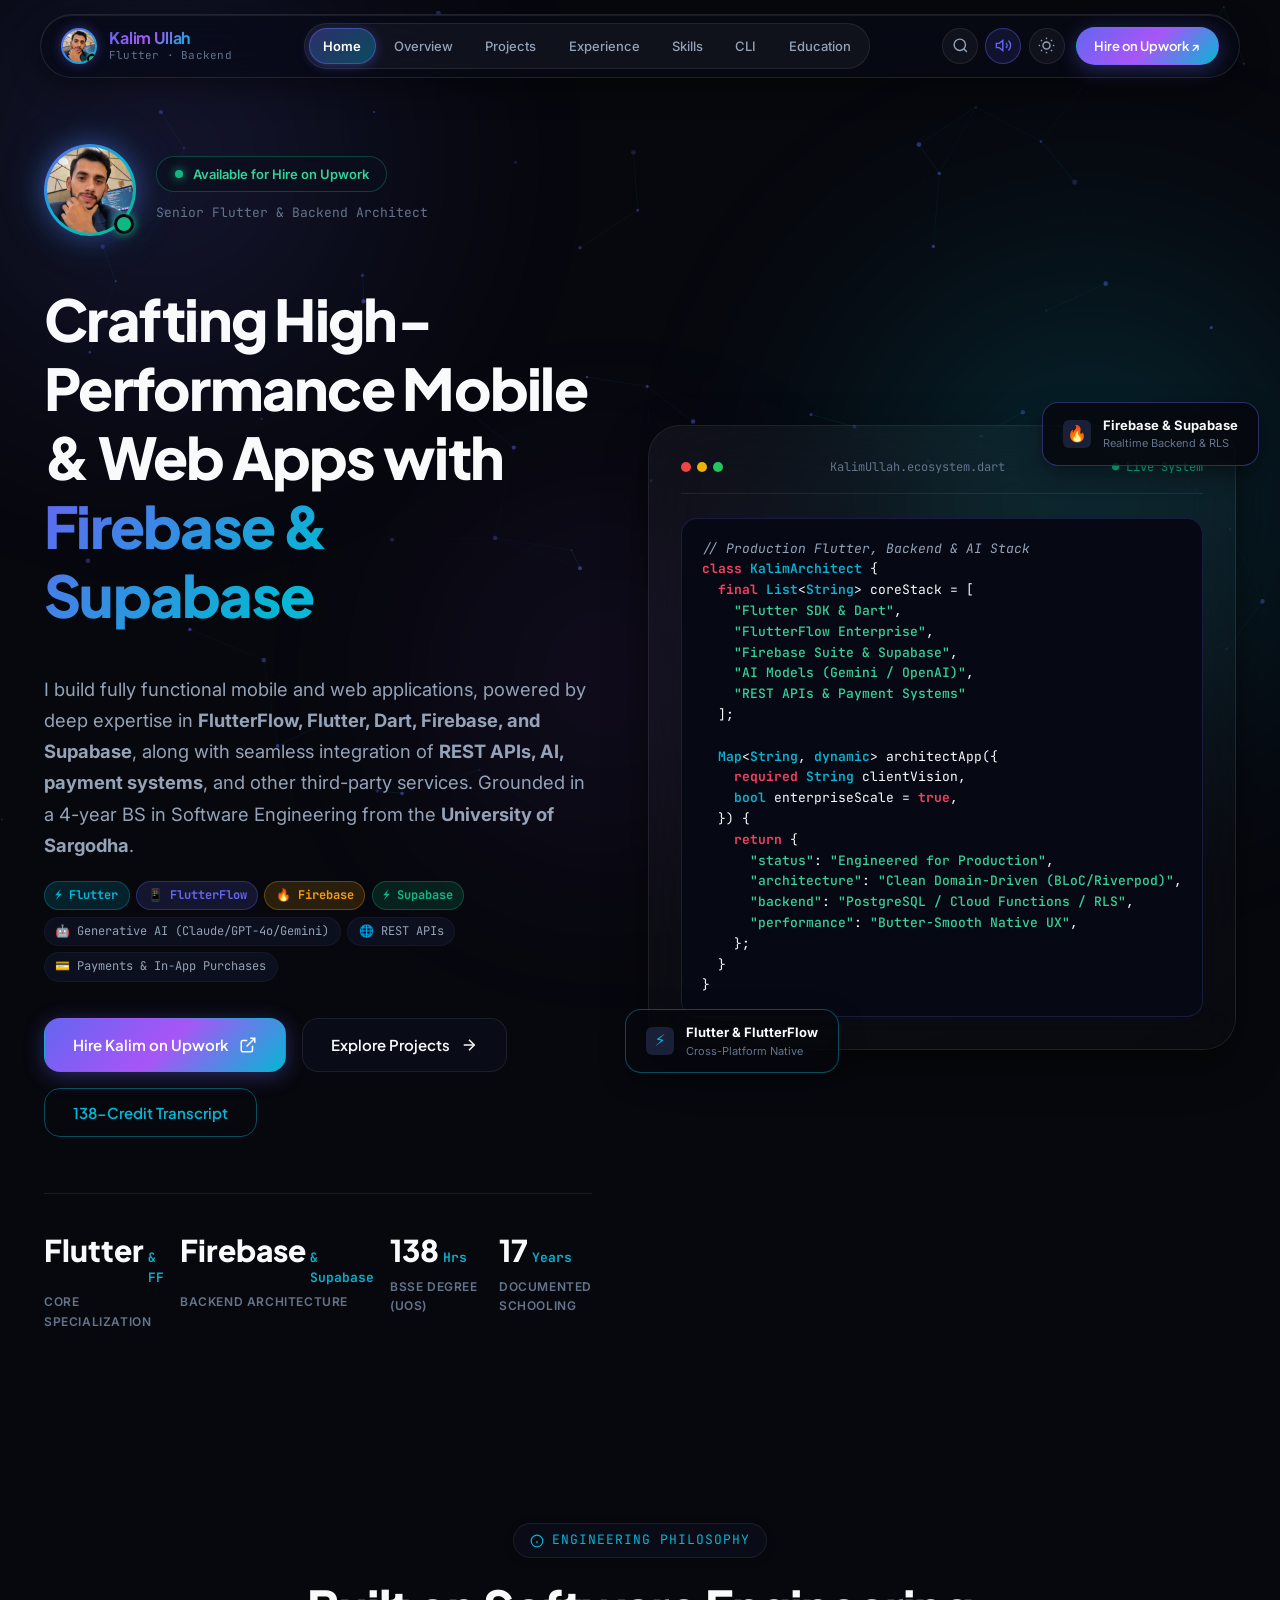
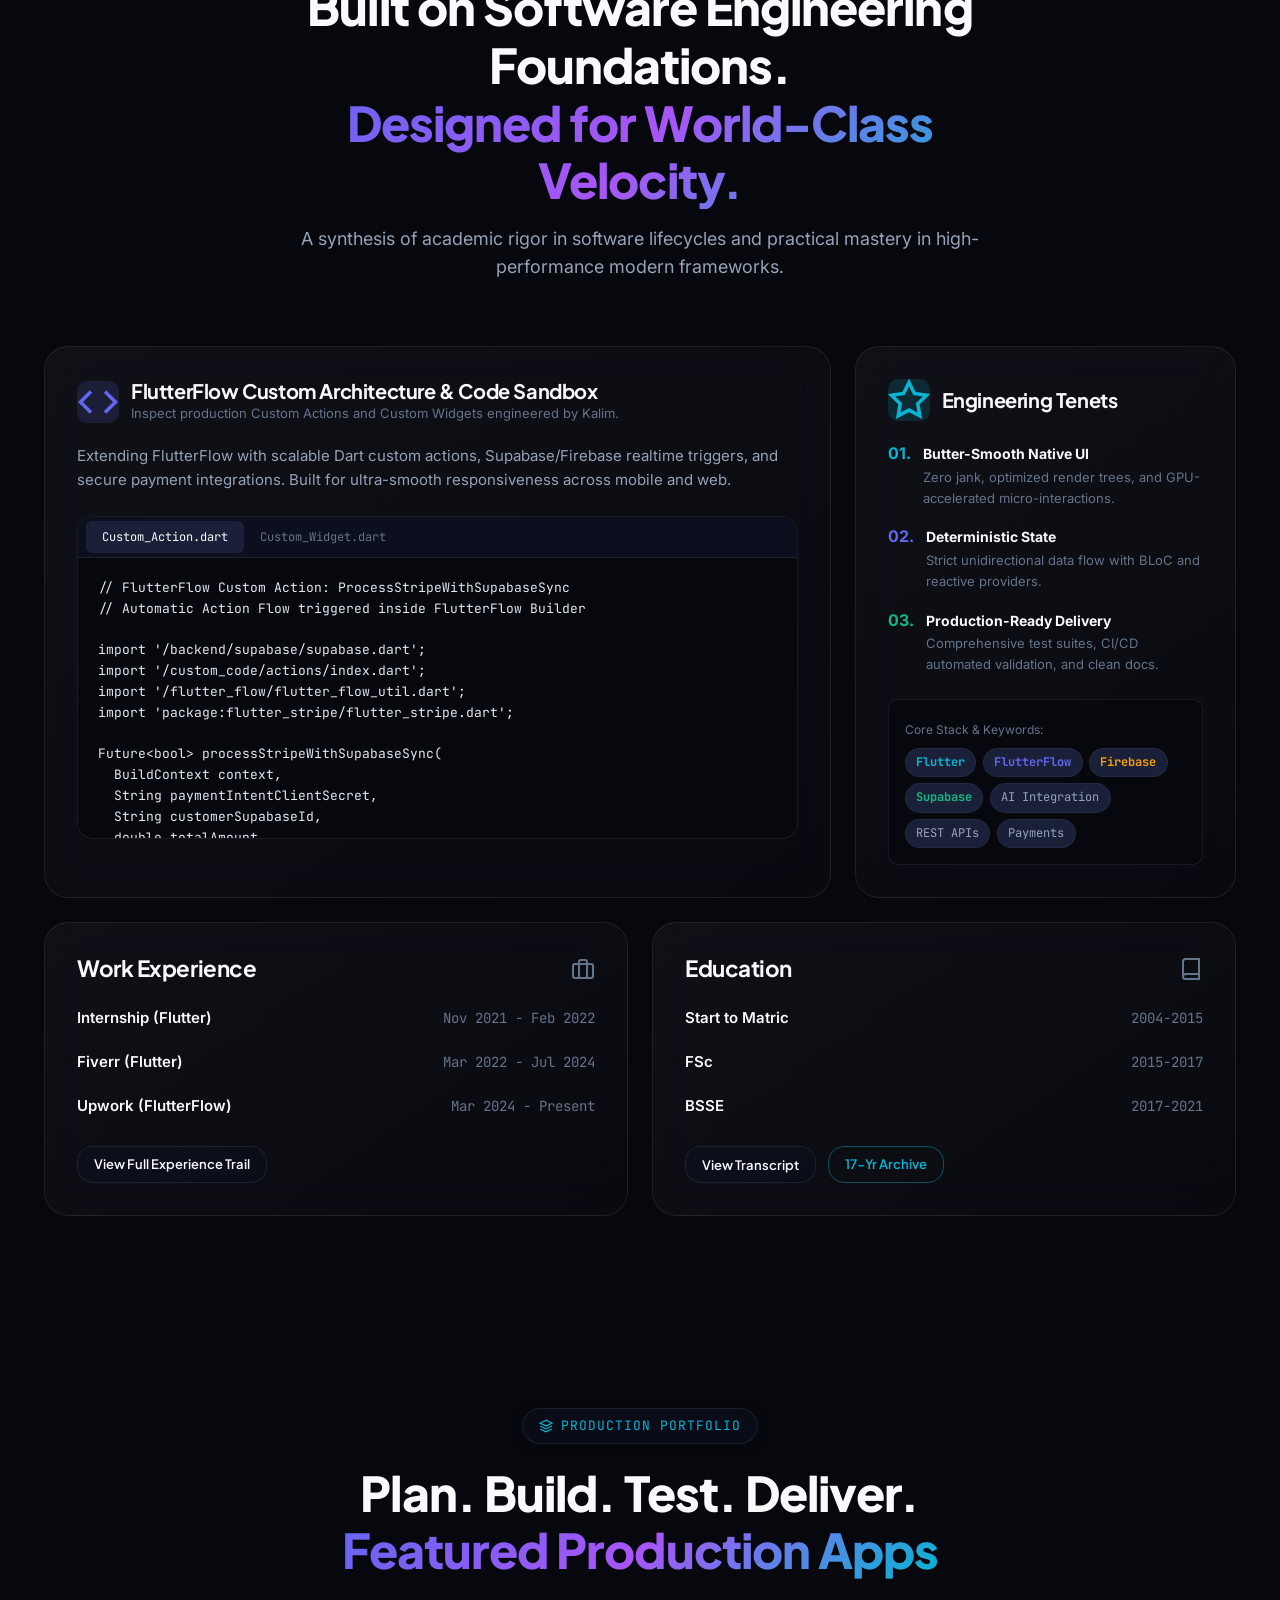
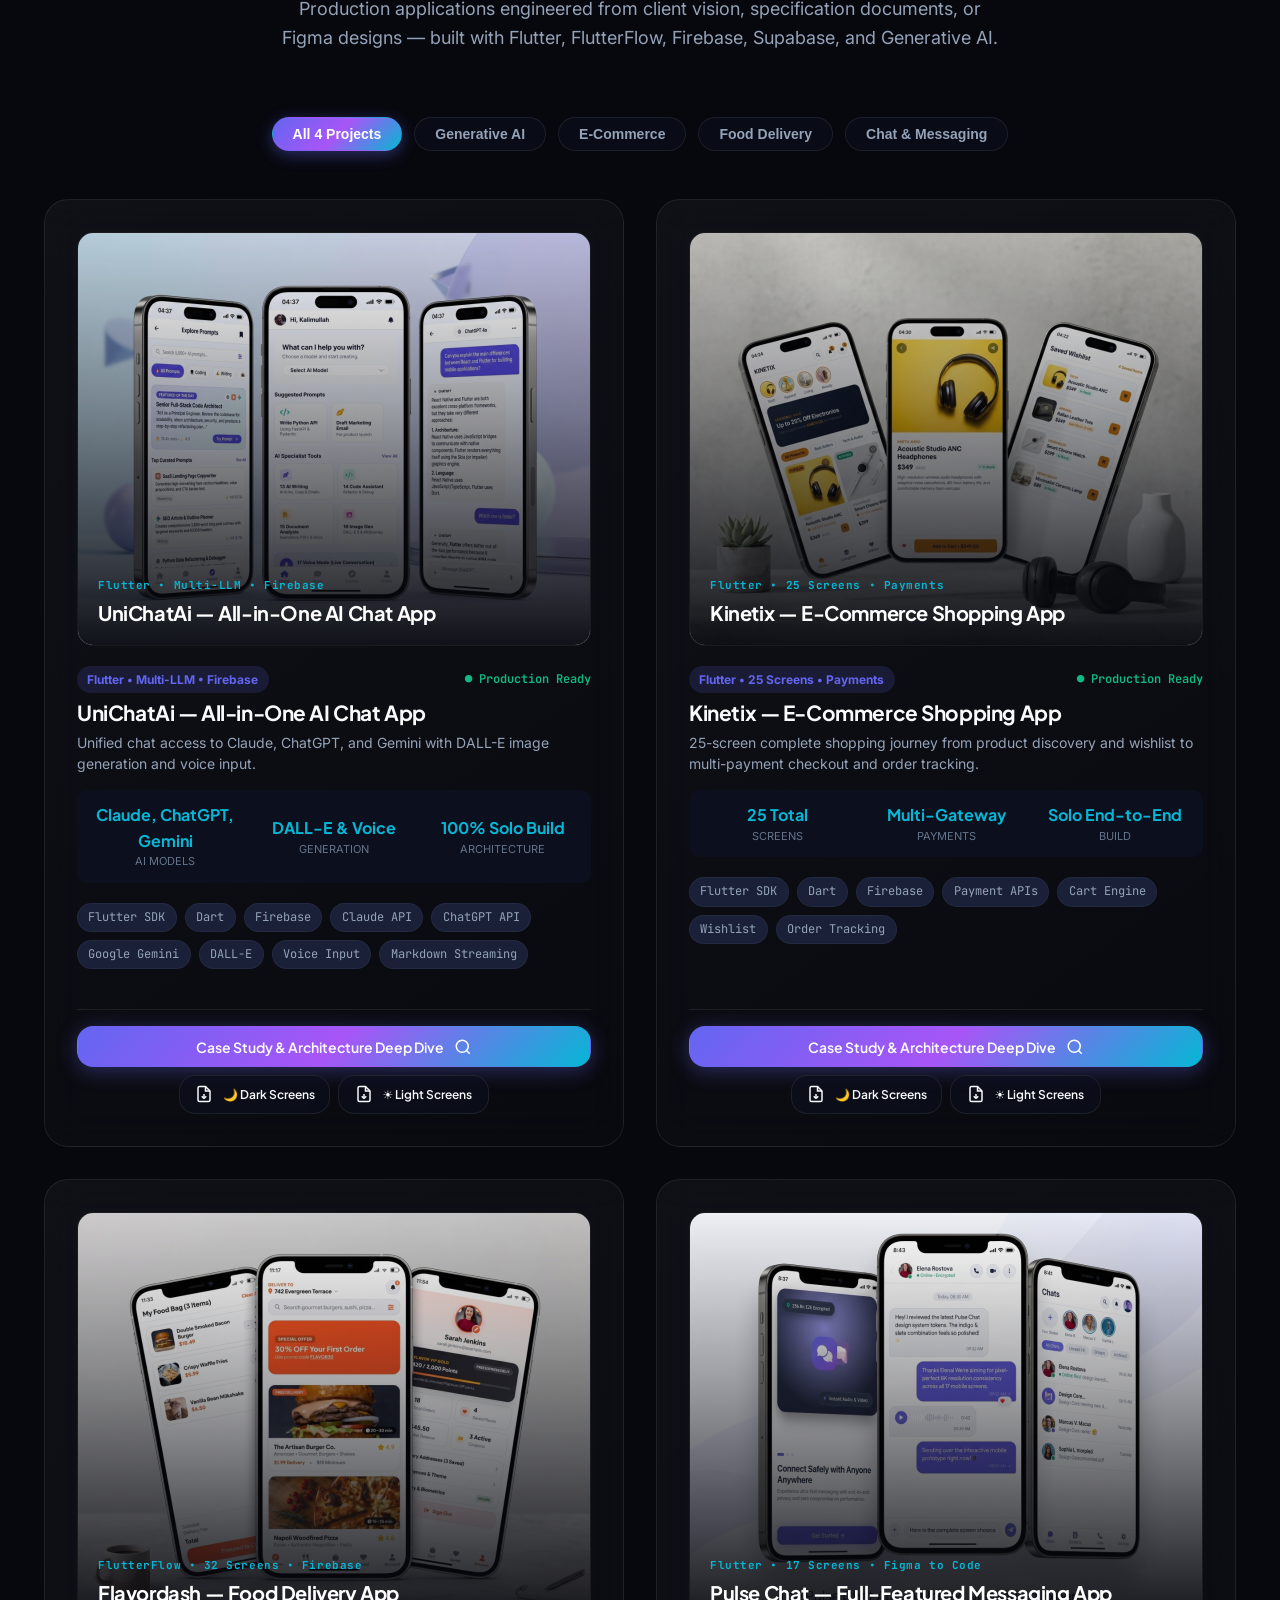
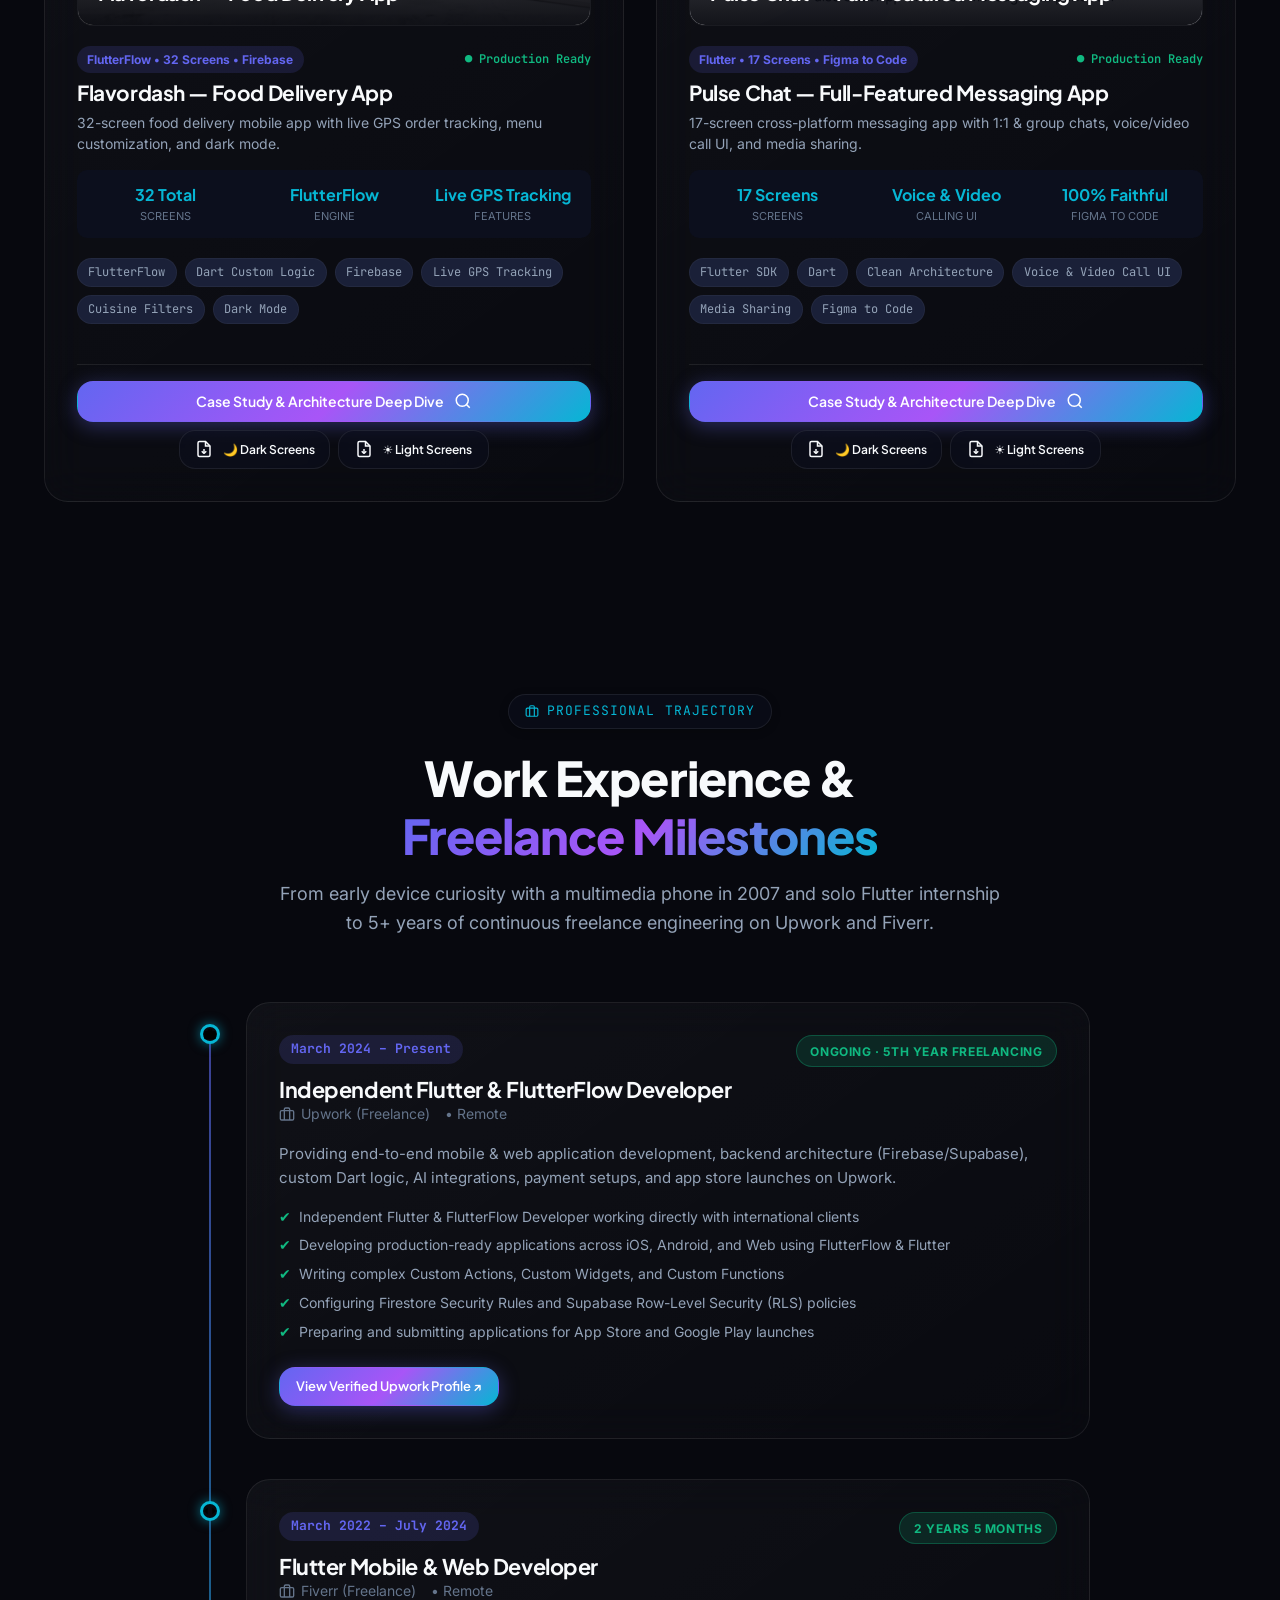
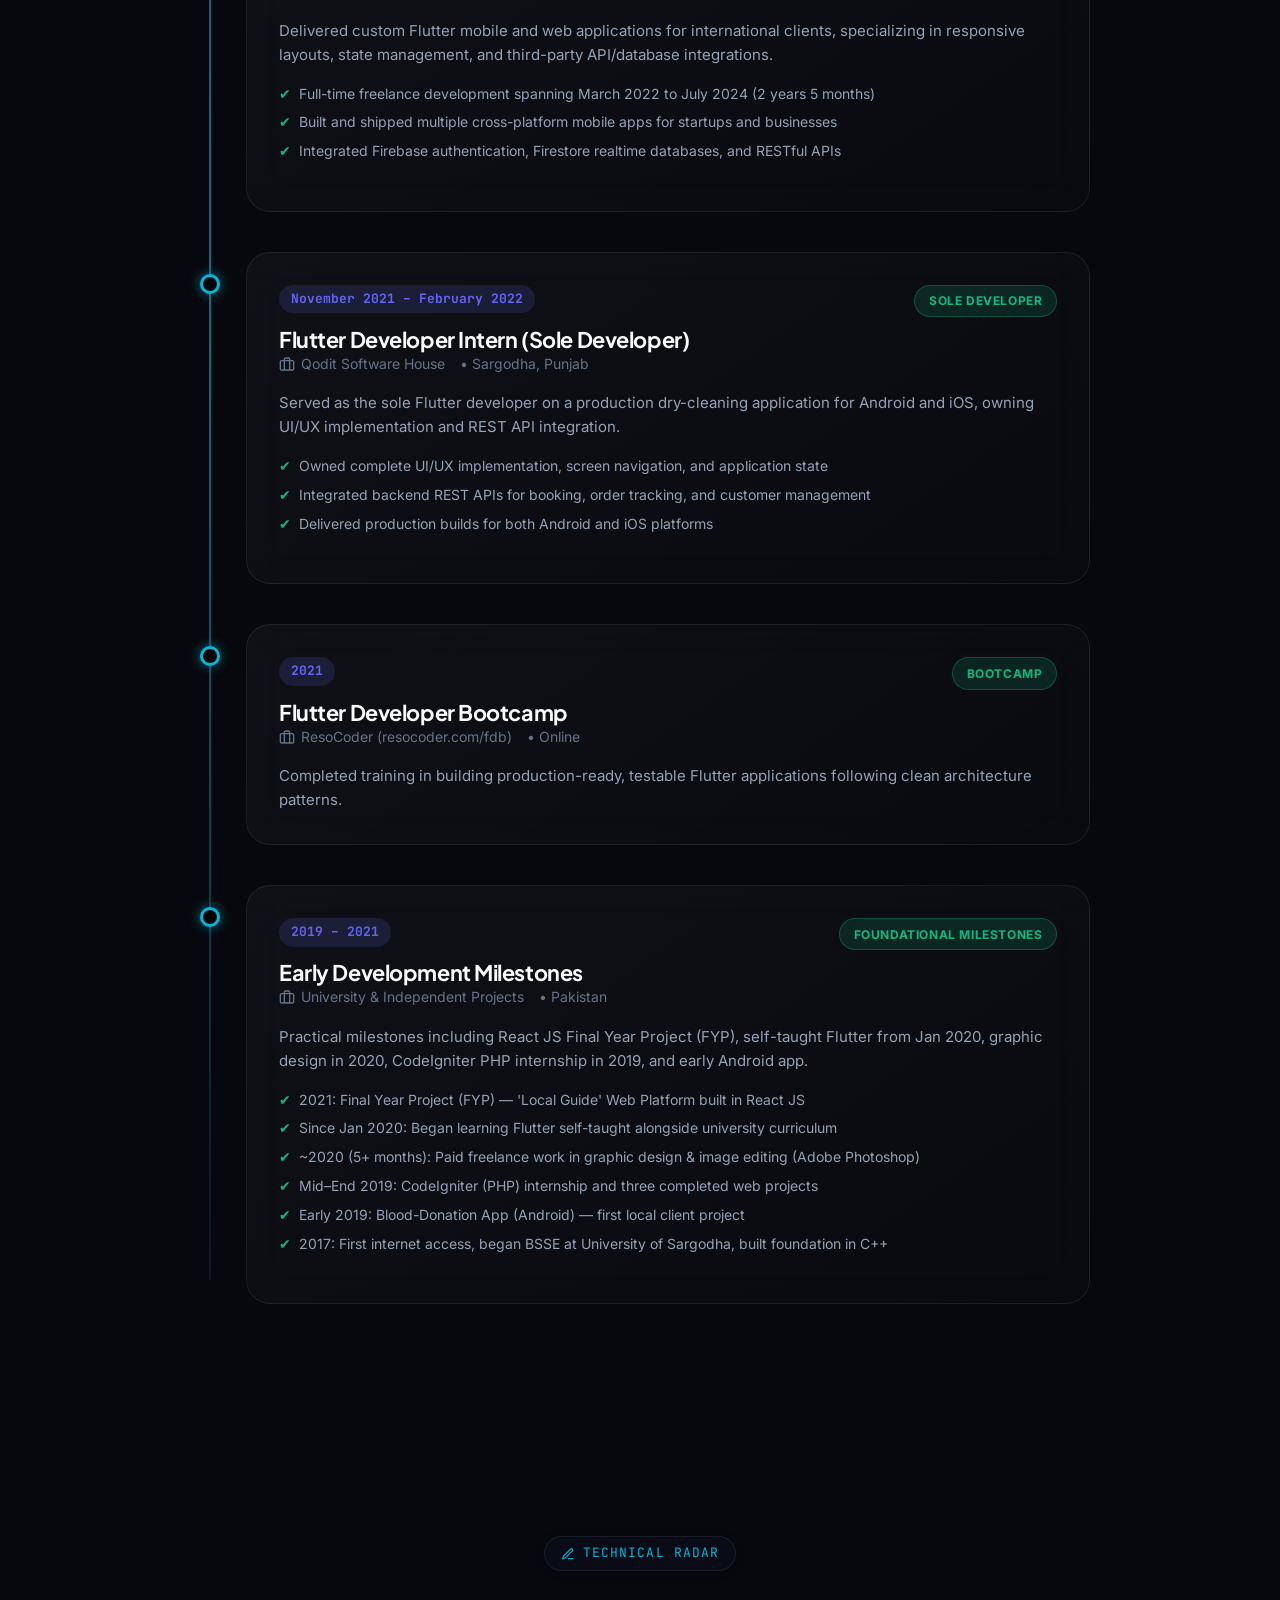
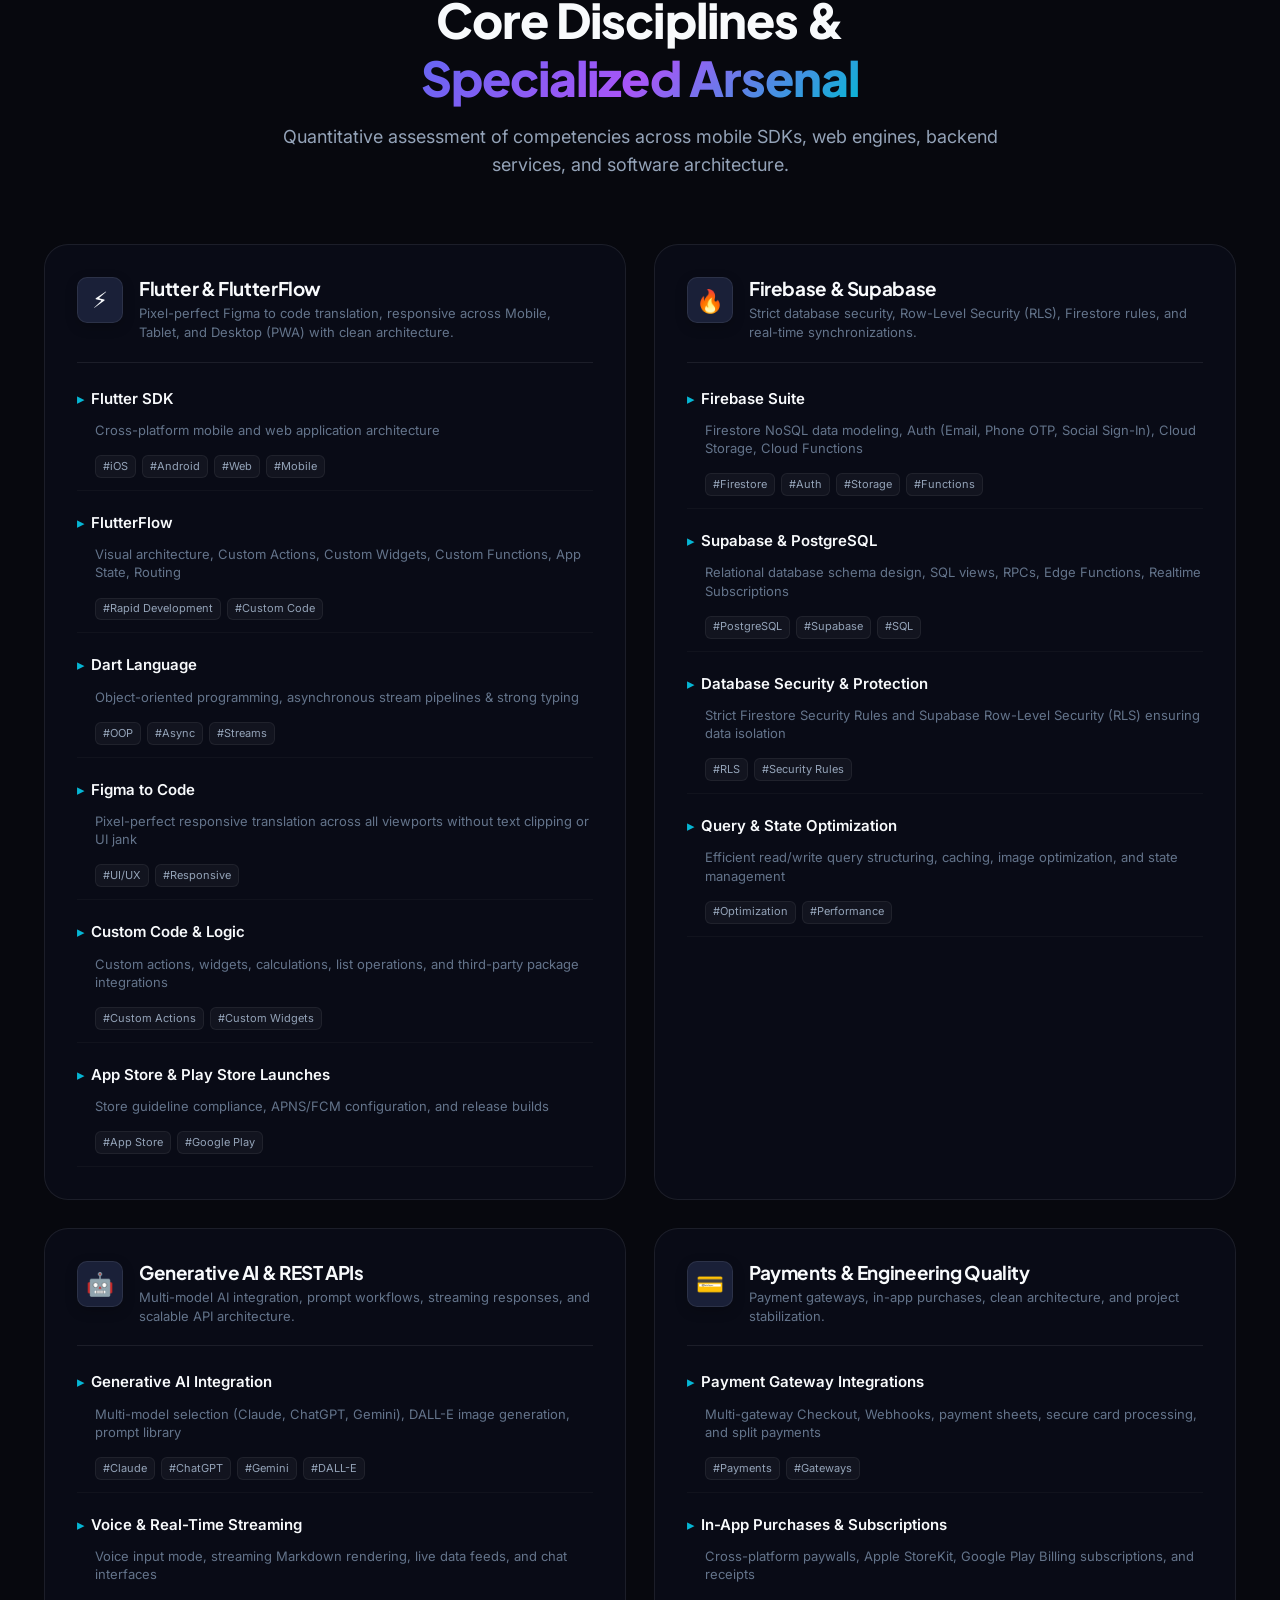
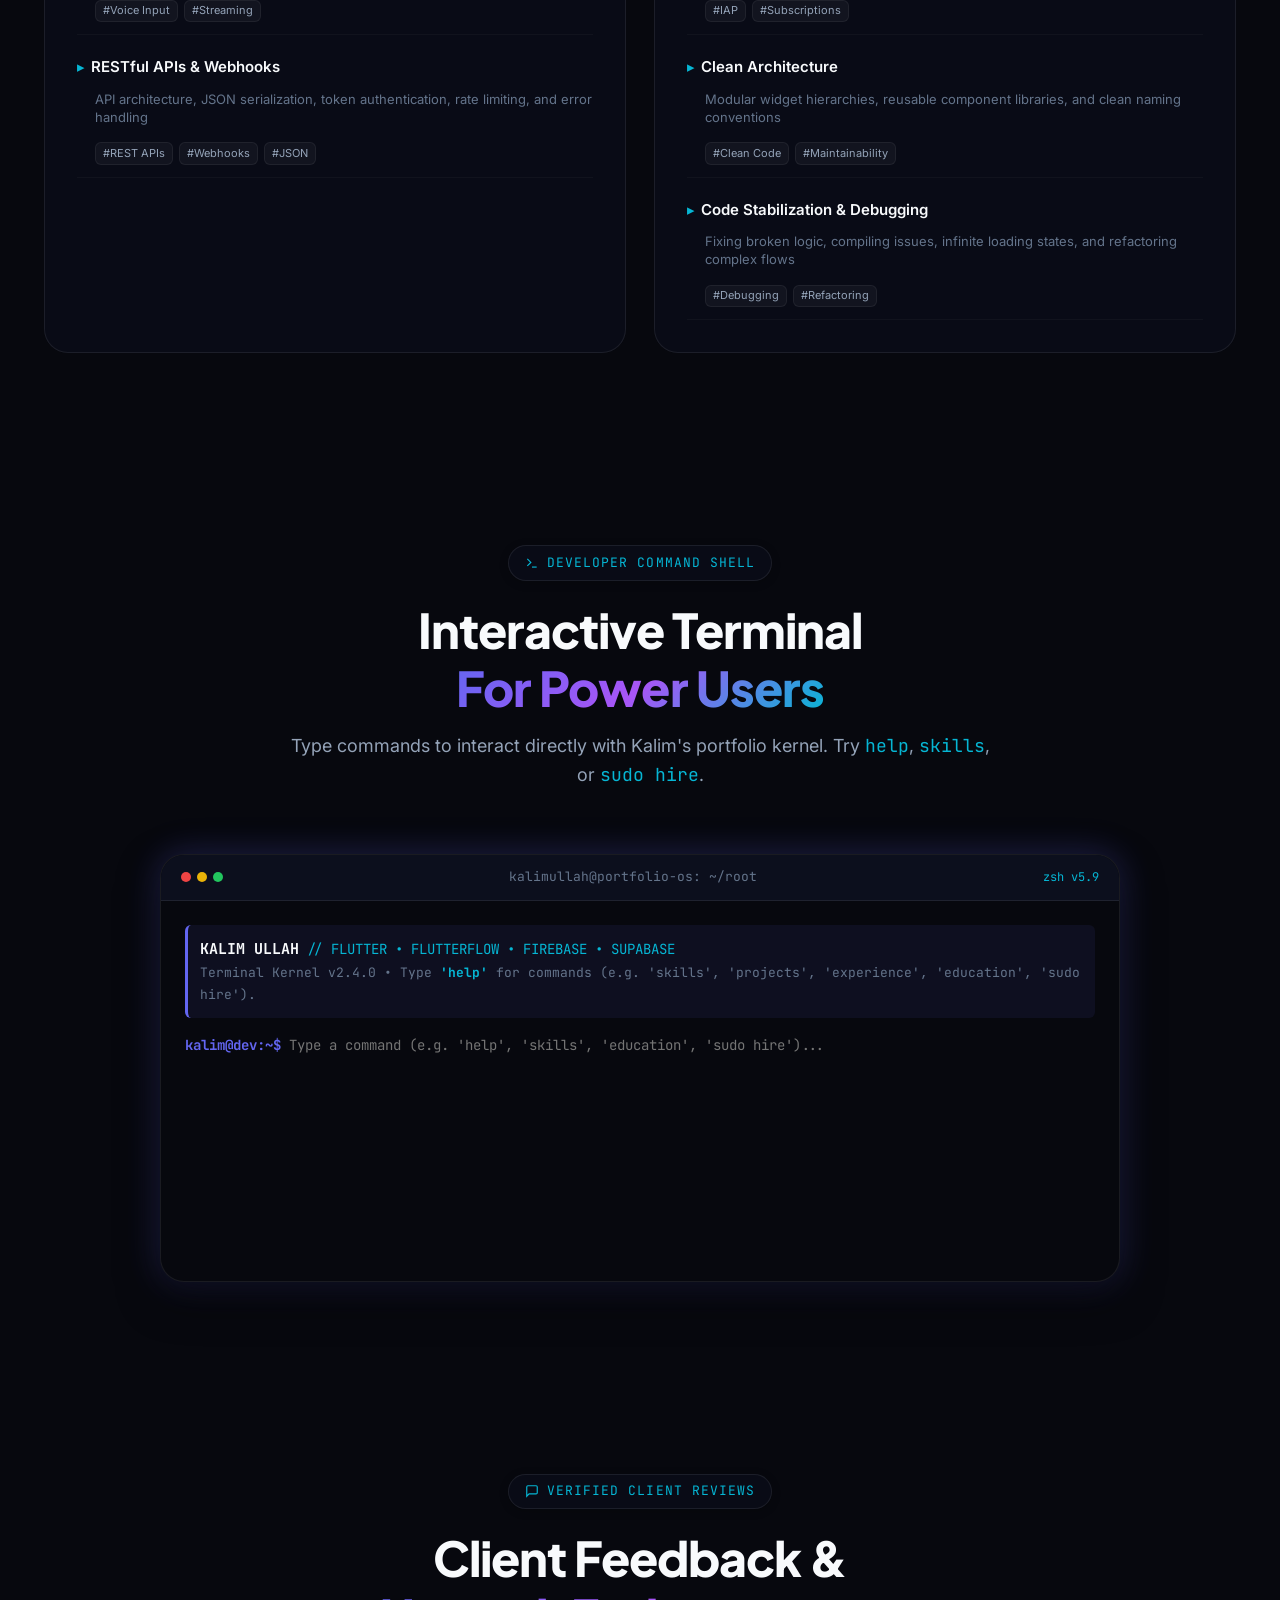
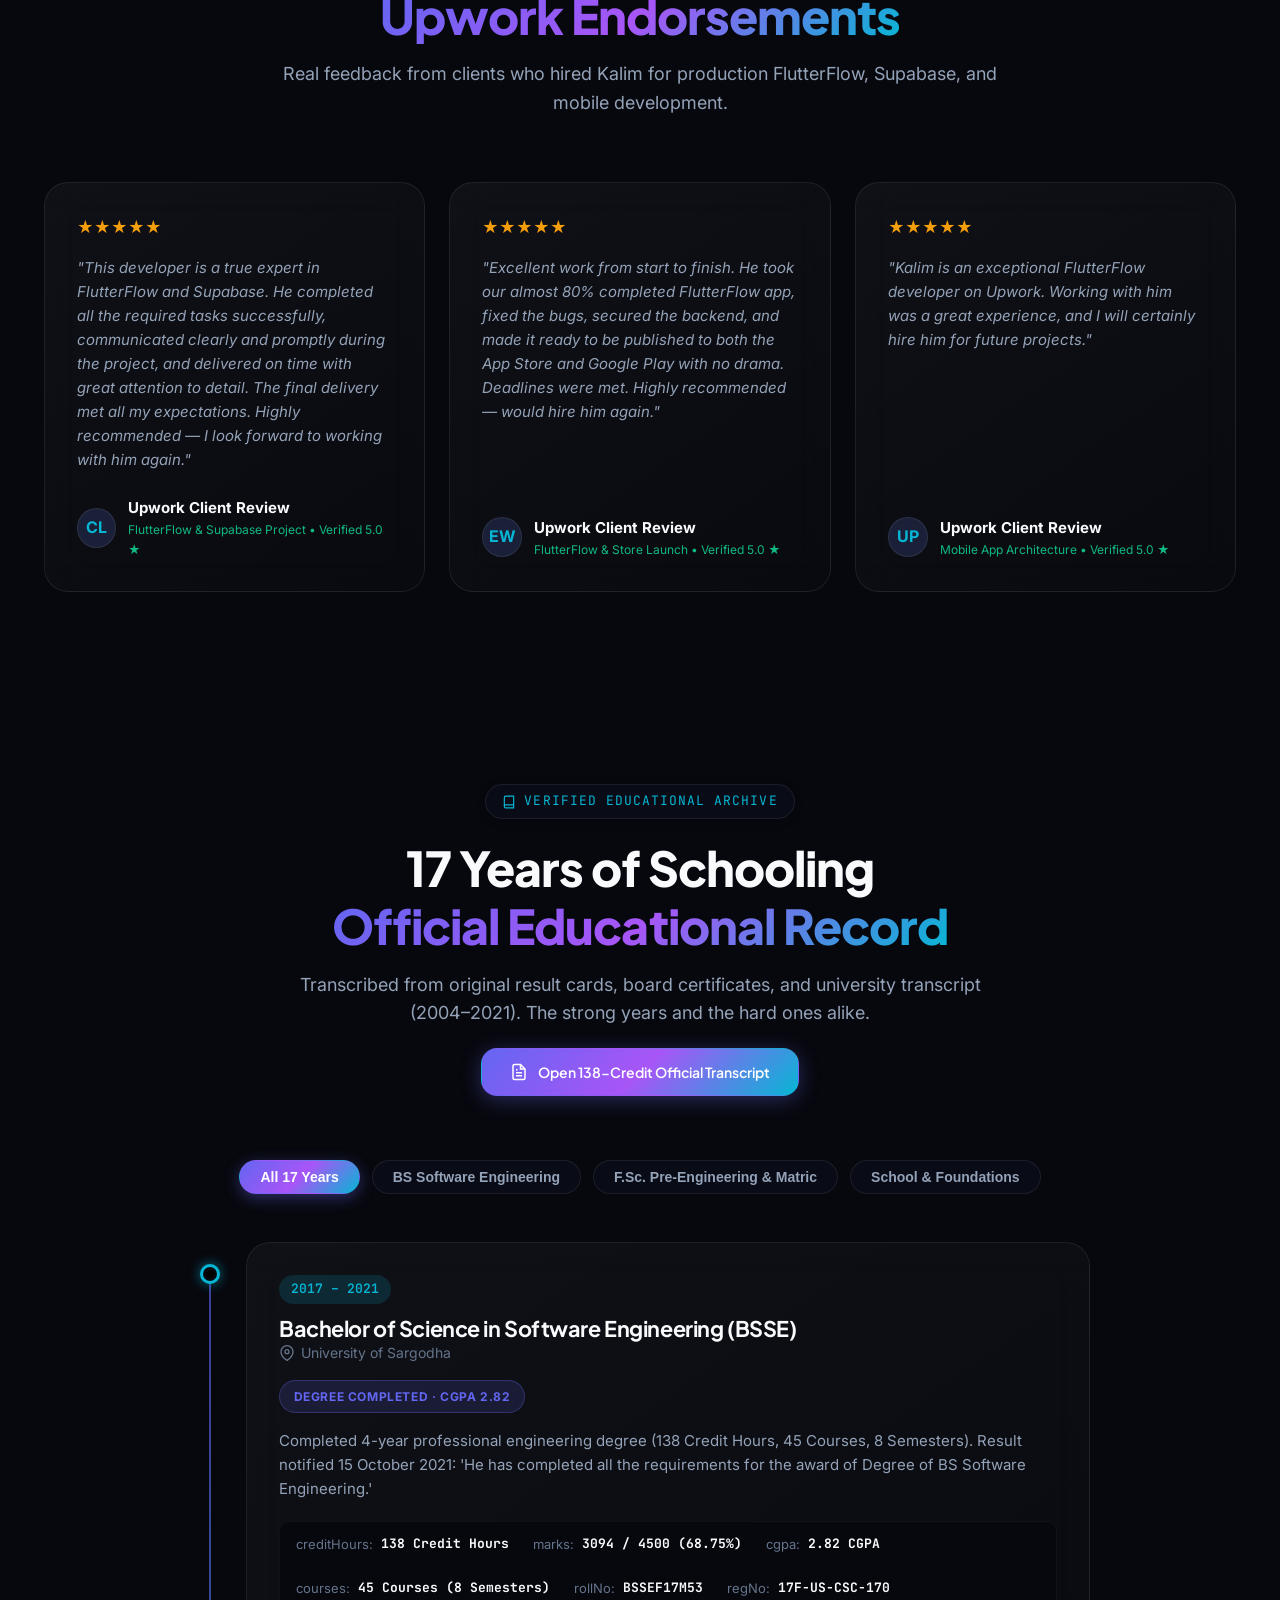
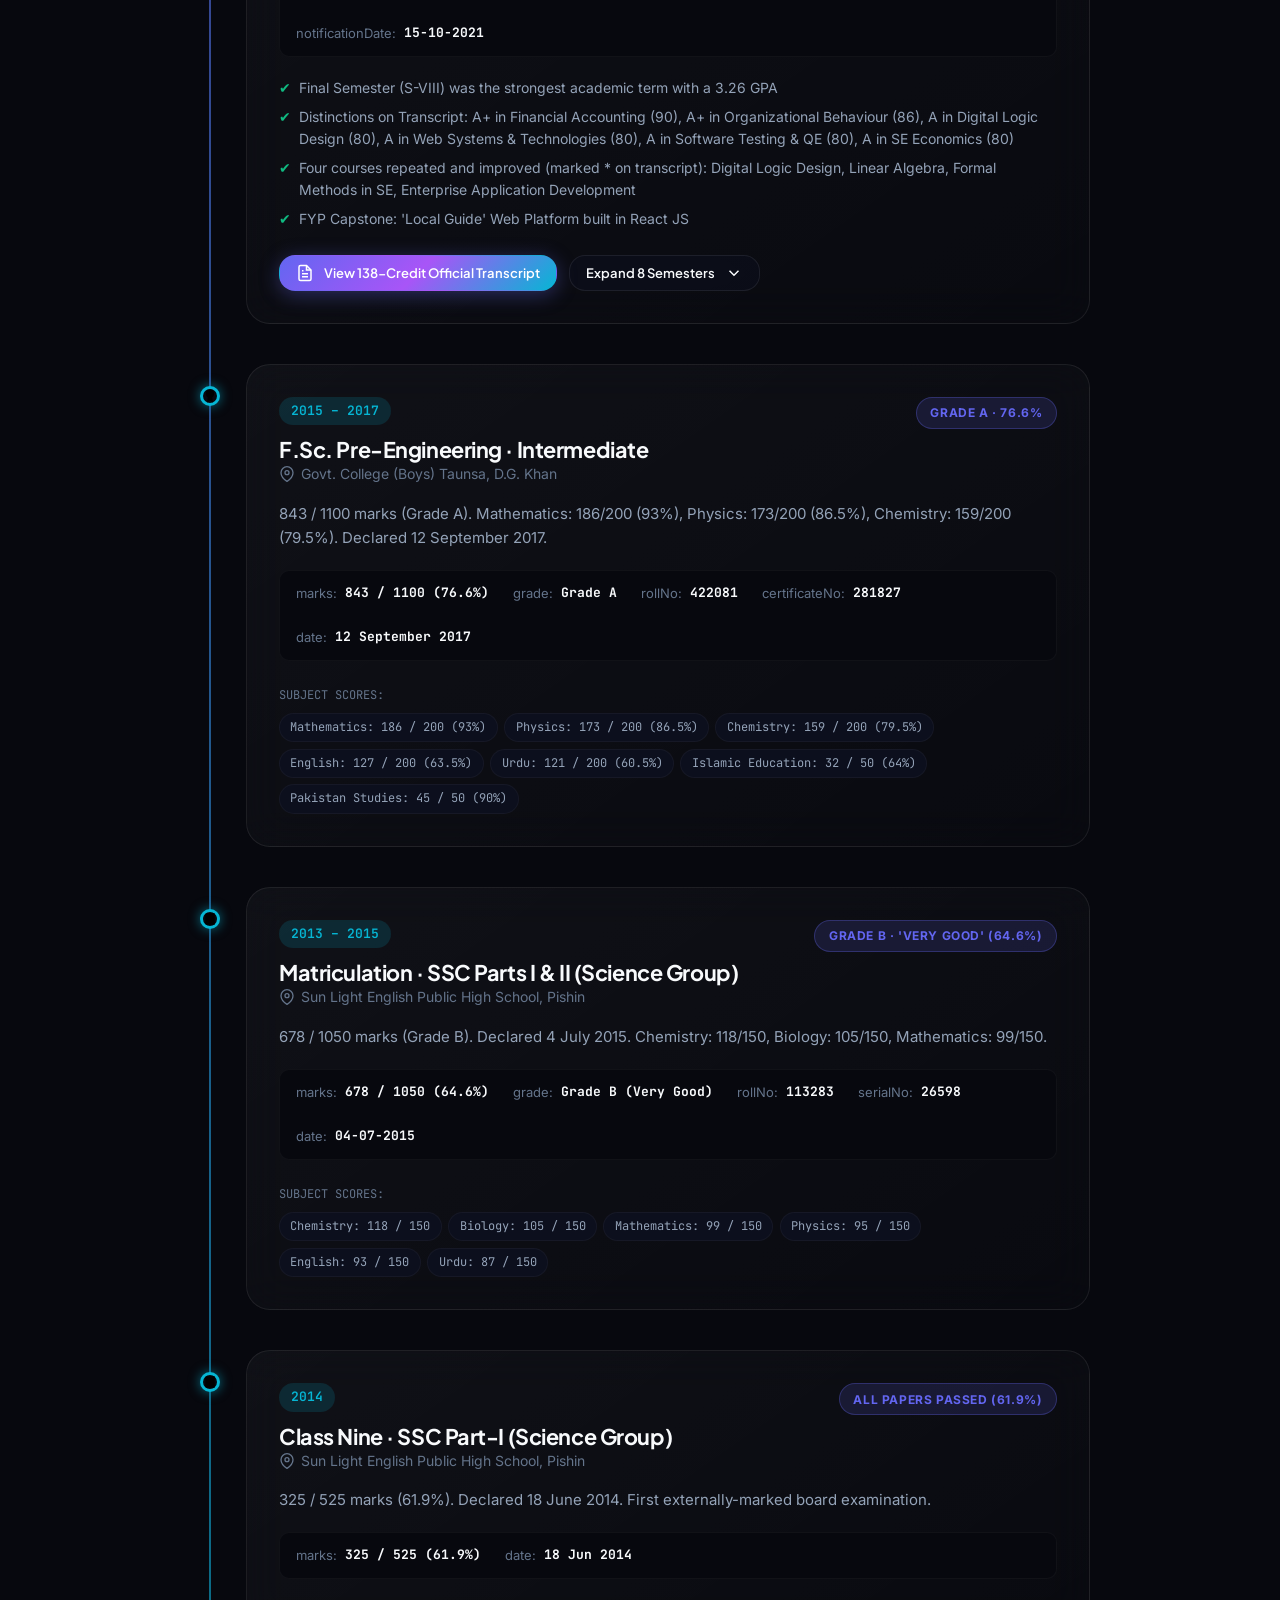
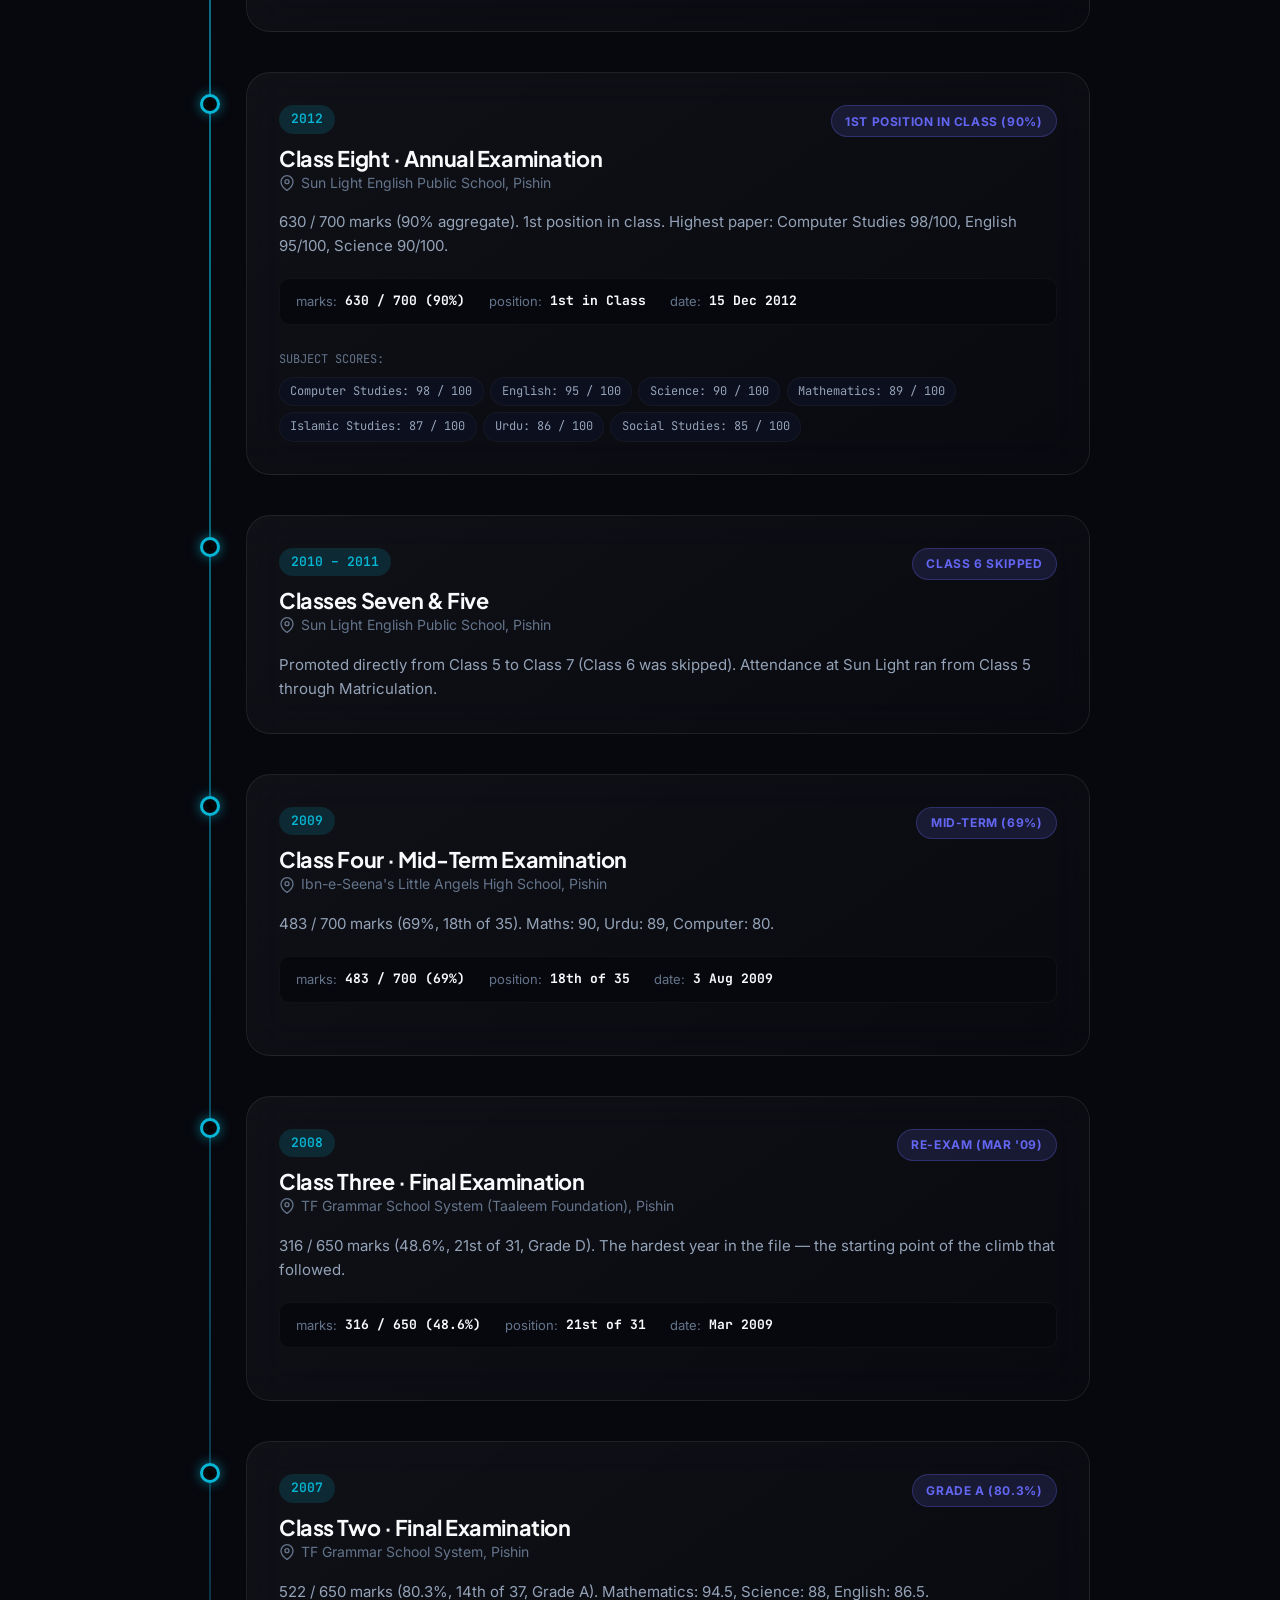
==== index.html @ c7bfb815 "feat(copy): update projects subtitle to encompass requirements, spec docs, client vision, and Figma " ====
<!DOCTYPE html>
<html lang="en" data-theme="obsidian">
<head>
  <meta charset="UTF-8">
  <meta name="viewport" content="width=device-width, initial-scale=1.0">
  <meta http-equiv="X-UA-Compatible" content="IE=edge">

  <title>Kalim Ullah | Software Engineer & Flutter Specialist</title>
  <meta name="description" content="Portfolio of Kalim Ullah — BS Software Engineering (University of Sargodha). Specializing in Flutter, FlutterFlow, Dart, and High-Performance Web Architectures.">
  <meta name="keywords" content="Kalim Ullah, Kaleemullah, Software Engineer, Flutter Developer, FlutterFlow, Dart, Full-Stack Developer, Pakistan, University of Sargodha, BSSE">
  <meta name="author" content="Kalim Ullah">

  <!-- Open Graph / Facebook -->
  <meta property="og:type" content="website">
  <meta property="og:title" content="Kalim Ullah | Software Engineer & Flutter Specialist">
  <meta property="og:description" content="Architecting High-Performance Mobile & Web Experiences with Modern Flutter, Dart & Full-Stack Solutions.">
  <meta property="og:image" content="assets/images/project-omniflow.svg">

  <!-- Twitter Card -->
  <meta name="twitter:card" content="summary_large_image">
  <meta name="twitter:title" content="Kalim Ullah | Software Engineer & Flutter Specialist">
  <meta name="twitter:description" content="BS Software Engineering, University of Sargodha. Specializing in Flutter, FlutterFlow, and Clean Architecture.">

  <!-- Structured Data JSON-LD -->
  <script type="application/ld+json">
  {
    "@context": "https://schema.org",
    "@type": "Person",
    "name": "Kalim Ullah",
    "alternateName": "Kaleemullah",
    "jobTitle": "Software Engineer & Flutter Specialist",
    "alumniOf": {
      "@type": "CollegeOrUniversity",
      "name": "University of Sargodha"
    },
    "knowsAbout": ["Flutter", "Dart", "FlutterFlow", "Web Development", "Software Architecture", "Mobile App Development", "Firebase"]
  }
  </script>

  <!-- Stylesheets -->
  <link rel="stylesheet" href="css/variables.css">
  <link rel="stylesheet" href="css/main.css">
  <link rel="stylesheet" href="css/components.css">
  <link rel="stylesheet" href="css/responsive.css">
</head>
<body>

  <!-- Background Interactive Canvas Layer -->
  <canvas id="bg-canvas"></canvas>

  <!-- Ambient Glow Elements -->
  <div class="ambient-glow ambient-glow-1"></div>
  <div class="ambient-glow ambient-glow-2"></div>
  <div class="ambient-glow ambient-glow-3"></div>

    <!-- ==========================================================================
       1. Unified High-Performance Glass Header & Navigation
       ========================================================================== -->
  <header class="site-header" id="site-header">
    <div class="nav-progress-track">
      <div class="nav-scroll-progress" id="nav-scroll-progress"></div>
    </div>
    <div class="nav-container">
      
      <!-- Brand Logo -->
      <a href="#hero" class="brand-badge" title="Kalim Ullah - Senior Flutter & Backend Architect">
        <div class="brand-avatar-box">
          <img src="assets/images/kalim-avatar.jpg" alt="Kalim Ullah" class="brand-avatar-img">
          <span class="brand-status-dot"></span>
        </div>
        <div class="brand-info">
          <span class="brand-name"><span class="gradient-text">Kalim Ullah</span></span>
          <span class="brand-sub">Flutter · Backend</span>
        </div>
      </a>

      <!-- Center Desktop Navigation -->
      <nav class="desktop-nav" aria-label="Main Navigation">
        <ul class="nav-links">
          <li><a href="#hero" class="nav-link active">Home</a></li>
          <li><a href="#about" class="nav-link">Overview</a></li>
          <li><a href="#projects" class="nav-link">Projects</a></li>
          <li><a href="#experience" class="nav-link">Experience</a></li>
          <li><a href="#skills" class="nav-link">Skills</a></li>
          <li><a href="#terminal" class="nav-link">CLI</a></li>
          <li><a href="#education" class="nav-link">Education</a></li>
        </ul>
      </nav>

      <!-- Right Action Tools & Hire CTA -->
      <div class="header-actions">
        <!-- Cmd+K Quick Search -->
        <button class="action-btn" id="cmd-palette-trigger" title="Command Palette (Cmd+K / Ctrl+K)" aria-label="Open Command Palette">
          <svg viewBox="0 0 24 24" fill="none" stroke="currentColor" stroke-width="2"><circle cx="11" cy="11" r="8"></circle><line x1="21" y1="21" x2="16.65" y2="16.65"></line></svg>
        </button>

        <!-- Audio Haptics Toggle -->
        <button class="action-btn" id="audio-toggle-btn" title="Toggle Tactile Audio" aria-label="Toggle Sound Effects">
          <svg viewBox="0 0 24 24" fill="none" stroke="currentColor" stroke-width="2"><polygon points="11 5 6 9 2 9 2 15 6 15 11 19 11 5"></polygon><path d="M19.07 4.93a10 10 0 0 1 0 14.14M15.54 8.46a5 5 0 0 1 0 7.07"></path></svg>
        </button>

        <!-- Theme Switcher Menu -->
        <div class="theme-menu-wrapper" style="position:relative;">
          <button class="action-btn" id="theme-menu-btn" title="Change Color Palette" aria-label="Select Theme">
            <svg viewBox="0 0 24 24" fill="none" stroke="currentColor" stroke-width="2"><circle cx="12" cy="12" r="5"></circle><line x1="12" y1="1" x2="12" y2="3"></line><line x1="12" y1="21" x2="12" y2="23"></line><line x1="4.22" y1="4.22" x2="5.64" y2="5.64"></line><line x1="18.36" y1="18.36" x2="19.78" y2="19.78"></line><line x1="1" y1="12" x2="3" y2="12"></line><line x1="21" y1="12" x2="23" y2="12"></line><line x1="4.22" y1="19.78" x2="5.64" y2="18.36"></line><line x1="18.36" y1="5.64" x2="19.78" y2="4.22"></line></svg>
          </button>
          <div class="theme-dropdown" id="theme-dropdown">
            <button class="theme-opt-btn active" data-theme="obsidian">
              <span class="theme-color-dot" style="background:#6366f1;"></span>
              Obsidian Indigo (Default)
            </button>
            <button class="theme-opt-btn" data-theme="cyberpunk">
              <span class="theme-color-dot" style="background:#f43f5e;"></span>
              Cyberpunk Neon
            </button>
            <button class="theme-opt-btn" data-theme="aurora">
              <span class="theme-color-dot" style="background:#10b981;"></span>
              Aurora Emerald
            </button>
            <button class="theme-opt-btn" data-theme="slate">
              <span class="theme-color-dot" style="background:#3b82f6;"></span>
              Royal Slate
            </button>
          </div>
        </div>

        <!-- Prominent Upwork Hire CTA -->
        <a href="https://www.upwork.com/freelancers/kalimullahdev" target="_blank" class="btn btn-primary nav-hire-btn">
          <span>Hire on Upwork ↗</span>
        </a>

        <!-- Mobile Hamburger Toggle Button with 3 lines -->
        <button class="mobile-menu-btn" id="mobile-menu-btn" aria-label="Toggle Mobile Menu" aria-expanded="false">
          <span class="hamburger-line line-1"></span>
          <span class="hamburger-line line-2"></span>
          <span class="hamburger-line line-3"></span>
        </button>
      </div>

    </div>

    <!-- Mobile Slide-Down Menu Drawer -->
    <div class="mobile-menu-drawer" id="mobile-menu-drawer">
      <ul class="mobile-nav-links">
        <li><a href="#hero" class="mobile-nav-link active">Home</a></li>
        <li><a href="#about" class="mobile-nav-link">Overview & Tenets</a></li>
        <li><a href="#projects" class="mobile-nav-link">Production Projects</a></li>
        <li><a href="#experience" class="mobile-nav-link">Work Experience</a></li>
        <li><a href="#skills" class="mobile-nav-link">Skills & Stack</a></li>
        <li><a href="#terminal" class="mobile-nav-link">CLI Terminal</a></li>
        <li><a href="#education" class="mobile-nav-link">Education Record</a></li>
      </ul>
      <div style="margin-top:1rem;padding-top:1rem;border-top:1px solid rgba(255,255,255,0.08);display:flex;flex-direction:column;gap:0.75rem;">
        <a href="https://www.upwork.com/freelancers/kalimullahdev" target="_blank" class="btn btn-primary" style="width:100%;justify-content:center;">
          <span>Hire Kalim on Upwork ↗</span>
        </a>
      </div>
    </div>
  </header>

  <!-- ==========================================================================
       2. Hero Masterpiece Section
       ========================================================================== -->
  <section id="hero" class="hero-section">
    <div class="container">
      <div class="hero-grid">
        
        <!-- Left Hero Content -->
        <div class="hero-content">
          
          <!-- Hero DP & Status Row -->
          <div class="hero-profile-row">
            <div class="hero-avatar-frame">
              <img src="assets/images/kalim-avatar.jpg" alt="Kalim Ullah - Senior Flutter, FlutterFlow & Backend Architect" class="hero-avatar-img">
              <span class="hero-avatar-status" title="Online & Available on Upwork"></span>
            </div>
            <div>
              <div class="hero-status-pill">
                <span class="pulse-dot"></span>
                <span>Available for Hire on Upwork</span>
              </div>
              <div style="font-size:0.8125rem;color:var(--text-muted);font-family:var(--font-mono);margin-top:0.35rem;">
                Senior Flutter & Backend Architect
              </div>
            </div>
          </div>

          <h1 class="hero-headline">
            Crafting High-Performance Mobile & Web Apps with <br>
            <span id="role-rotator" class="role-rotator gradient-text">Flutter & FlutterFlow</span>
          </h1>

          <p class="hero-bio">
            I build fully functional mobile and web applications, powered by deep expertise in <strong>FlutterFlow, Flutter, Dart, Firebase, and Supabase</strong>, along with seamless integration of <strong>REST APIs, AI, payment systems</strong>, and other third-party services. Grounded in a 4-year BS in Software Engineering from the <strong>University of Sargodha</strong>.
          </p>

          <!-- Core Stack Pill Badges -->
          <div style="display:flex;gap:0.4rem;flex-wrap:wrap;margin:-0.25rem 0 0.25rem 0;">
            <span class="tech-tag" style="background:rgba(6,182,212,0.15);color:var(--accent-cyan);border:1px solid rgba(6,182,212,0.3);font-weight:700;">⚡ Flutter</span>
            <span class="tech-tag" style="background:rgba(99,102,241,0.15);color:var(--accent-primary);border:1px solid rgba(99,102,241,0.3);font-weight:700;">📱 FlutterFlow</span>
            <span class="tech-tag" style="background:rgba(245,158,11,0.15);color:var(--accent-amber);border:1px solid rgba(245,158,11,0.3);font-weight:700;">🔥 Firebase</span>
            <span class="tech-tag" style="background:rgba(16,185,129,0.15);color:var(--accent-emerald);border:1px solid rgba(16,185,129,0.3);font-weight:700;">⚡ Supabase</span>
            <span class="tech-tag" style="background:var(--bg-secondary);color:var(--text-secondary);">🤖 Generative AI (Claude/GPT-4o/Gemini)</span>
            <span class="tech-tag" style="background:var(--bg-secondary);color:var(--text-secondary);">🌐 REST APIs</span>
            <span class="tech-tag" style="background:var(--bg-secondary);color:var(--text-secondary);">💳 Payments & In-App Purchases</span>
          </div>

          <div class="hero-cta-group">
            <a href="https://www.upwork.com/freelancers/kalimullahdev" target="_blank" class="btn btn-primary">
              <span>Hire Kalim on Upwork</span>
              <svg viewBox="0 0 24 24" fill="none" stroke="currentColor" stroke-width="2"><path d="M18 13v6a2 2 0 0 1-2 2H5a2 2 0 0 1-2-2V8a2 2 0 0 1 2-2h6"></path><polyline points="15 3 21 3 21 9"></polyline><line x1="10" y1="14" x2="21" y2="3"></line></svg>
            </a>
            <a href="#projects" class="btn btn-secondary">
              <span>Explore Projects</span>
              <svg viewBox="0 0 24 24" fill="none" stroke="currentColor" stroke-width="2"><line x1="5" y1="12" x2="19" y2="12"></line><polyline points="12 5 19 12 12 19"></polyline></svg>
            </a>
            <button class="btn btn-outline-cyan" onclick="openTranscriptModal()">
              <span>138-Credit Transcript</span>
            </button>
          </div>

          <!-- Hero Metrics Strip -->
          <div class="hero-stats-strip">
            <div class="stat-item">
              <div class="stat-number-wrapper">
                <span class="stat-val">Flutter</span>
                <span class="stat-unit">& FF</span>
              </div>
              <span class="stat-label">Core Specialization</span>
            </div>
            <div class="stat-item">
              <div class="stat-number-wrapper">
                <span class="stat-val">Firebase</span>
                <span class="stat-unit">& Supabase</span>
              </div>
              <span class="stat-label">Backend Architecture</span>
            </div>
            <div class="stat-item">
              <div class="stat-number-wrapper">
                <span class="stat-val">138</span>
                <span class="stat-unit">Hrs</span>
              </div>
              <span class="stat-label">BSSE Degree (UoS)</span>
            </div>
            <div class="stat-item">
              <div class="stat-number-wrapper">
                <span class="stat-val">17</span>
                <span class="stat-unit">Years</span>
              </div>
              <span class="stat-label">Documented Schooling</span>
            </div>
          </div>

        </div>

        <!-- Right Hero Visual: 3D Interactive Bento Preview -->
        <div class="hero-visual-card tilt-card">
          <div class="visual-top-bar">
            <div class="traffic-dots">
              <span class="dot dot-red"></span>
              <span class="dot dot-yellow"></span>
              <span class="dot dot-green"></span>
            </div>
            <span class="visual-title">KalimUllah.ecosystem.dart</span>
            <span style="font-size:0.75rem;color:var(--accent-emerald);font-family:var(--font-mono);">● Live System</span>
          </div>

          <pre class="visual-code-block"><code><span class="code-comment">// Production Flutter, Backend & AI Stack</span>
<span class="code-keyword">class</span> <span class="code-type">KalimArchitect</span> {
  <span class="code-keyword">final</span> <span class="code-type">List</span>&lt;<span class="code-type">String</span>&gt; coreStack = [
    <span class="code-string">"Flutter SDK & Dart"</span>,
    <span class="code-string">"FlutterFlow Enterprise"</span>,
    <span class="code-string">"Firebase Suite & Supabase"</span>,
    <span class="code-string">"AI Models (Gemini / OpenAI)"</span>,
    <span class="code-string">"REST APIs & Payment Systems"</span>
  ];
  
  <span class="code-type">Map</span>&lt;<span class="code-type">String</span>, <span class="code-type">dynamic</span>&gt; architectApp({
    <span class="code-keyword">required</span> <span class="code-type">String</span> clientVision,
    <span class="code-type">bool</span> enterpriseScale = <span class="code-keyword">true</span>,
  }) {
    <span class="code-keyword">return</span> {
      <span class="code-string">"status"</span>: <span class="code-string">"Engineered for Production"</span>,
      <span class="code-string">"architecture"</span>: <span class="code-string">"Clean Domain-Driven (BLoC/Riverpod)"</span>,
      <span class="code-string">"backend"</span>: <span class="code-string">"PostgreSQL / Cloud Functions / RLS"</span>,
      <span class="code-string">"performance"</span>: <span class="code-string">"Butter-Smooth Native UX"</span>,
    };
  }
}</code></pre>

          <!-- Floating Decorative Badges -->
          <div class="visual-badges-wrapper">
            <div class="visual-floating-badge badge-flutter">
              <div class="badge-icon">⚡</div>
              <div>
                <div class="badge-text-primary">Flutter & FlutterFlow</div>
                <div class="badge-text-secondary">Cross-Platform Native</div>
              </div>
            </div>

            <div class="visual-floating-badge badge-sargodha">
              <div class="badge-icon">🔥</div>
              <div>
                <div class="badge-text-primary">Firebase & Supabase</div>
                <div class="badge-text-secondary">Realtime Backend & RLS</div>
              </div>
            </div>
          </div>

        </div>

      </div>
    </div>
  </section>

  <!-- ==========================================================================
       3. Interactive Bento Grid (Story & Philosophy)
       ========================================================================== -->
  <section id="about">
    <div class="container">
      
      <div class="section-header">
        <div class="section-badge">
          <svg viewBox="0 0 24 24" fill="none" stroke="currentColor" stroke-width="2"><circle cx="12" cy="12" r="10"></circle><line x1="12" y1="16" x2="12" y2="12"></line><line x1="12" y1="8" x2="12.01" y2="8"></line></svg>
          <span>Engineering Philosophy</span>
        </div>
        <h2 class="section-title">Built on Software Engineering Foundations. <br><span class="gradient-text">Designed for World-Class Velocity.</span></h2>
        <p class="section-subtitle">A synthesis of academic rigor in software lifecycles and practical mastery in high-performance modern frameworks.</p>
      </div>

      <div class="bento-grid">
        
        <!-- Bento Card 1: Interactive Live Code Sandbox (Span 8) -->
        <div class="glass-card bento-card bento-span-8 tilt-card">
          <div>
            <div class="bento-header">
              <div class="bento-icon-wrapper">
                <svg viewBox="0 0 24 24" fill="none" stroke="currentColor" stroke-width="2"><polyline points="16 18 22 12 16 6"></polyline><polyline points="8 6 2 12 8 18"></polyline></svg>
              </div>
              <div>
                <h3 class="bento-title">FlutterFlow Custom Architecture & Code Sandbox</h3>
                <p style="font-size:0.8125rem;color:var(--text-muted);">Inspect production Custom Actions and Custom Widgets engineered by Kalim.</p>
              </div>
            </div>

            <p class="bento-desc">
              Extending FlutterFlow with scalable Dart custom actions, Supabase/Firebase realtime triggers, and secure payment integrations. Built for ultra-smooth responsiveness across mobile and web.
            </p>

            <div class="code-sandbox-wrapper">
              <div class="code-sandbox-tabs">
                <button class="code-tab active" data-lang="flutter">Custom_Action.dart</button>
                <button class="code-tab" data-lang="widget">Custom_Widget.dart</button>
              </div>
              <pre id="code-tab-content" class="code-tab-content"></pre>
            </div>
          </div>
        </div>

        <!-- Bento Card 2: Core Values & Mindset (Span 4) -->
        <div class="glass-card bento-card bento-span-4 tilt-card">
          <div>
            <div class="bento-header">
              <div class="bento-icon-wrapper" style="background:var(--accent-cyan-light);color:var(--accent-cyan);">
                <svg viewBox="0 0 24 24" fill="none" stroke="currentColor" stroke-width="2"><polygon points="12 2 15.09 8.26 22 9.27 17 14.14 18.18 21.02 12 17.77 5.82 21.02 7 14.14 2 9.27 8.91 8.26 12 2"></polygon></svg>
              </div>
              <h3 class="bento-title">Engineering Tenets</h3>
            </div>
            
            <ul style="list-style:none;display:flex;flex-direction:column;gap:1rem;margin-top:1rem;">
              <li style="display:flex;gap:0.75rem;align-items:flex-start;">
                <span style="color:var(--accent-cyan);font-weight:700;">01.</span>
                <div>
                  <strong style="color:var(--text-primary);font-size:0.875rem;">Butter-Smooth Native UI</strong>
                  <p style="font-size:0.8125rem;color:var(--text-muted);">Zero jank, optimized render trees, and GPU-accelerated micro-interactions.</p>
                </div>
              </li>
              <li style="display:flex;gap:0.75rem;align-items:flex-start;">
                <span style="color:var(--accent-primary);font-weight:700;">02.</span>
                <div>
                  <strong style="color:var(--text-primary);font-size:0.875rem;">Deterministic State</strong>
                  <p style="font-size:0.8125rem;color:var(--text-muted);">Strict unidirectional data flow with BLoC and reactive providers.</p>
                </div>
              </li>
              <li style="display:flex;gap:0.75rem;align-items:flex-start;">
                <span style="color:var(--accent-emerald);font-weight:700;">03.</span>
                <div>
                  <strong style="color:var(--text-primary);font-size:0.875rem;">Production-Ready Delivery</strong>
                  <p style="font-size:0.8125rem;color:var(--text-muted);">Comprehensive test suites, CI/CD automated validation, and clean docs.</p>
                </div>
              </li>
            </ul>
          </div>

          <div style="margin-top:1.5rem;padding:1rem;background:var(--bg-primary);border-radius:var(--radius-sm);border:1px solid var(--glass-border);">
            <span style="font-size:0.75rem;color:var(--text-muted);">Core Stack & Keywords:</span>
            <div style="display:flex;gap:0.4rem;flex-wrap:wrap;margin-top:0.4rem;">
              <span class="tech-tag" style="color:var(--accent-cyan);font-weight:700;">Flutter</span>
              <span class="tech-tag" style="color:var(--accent-primary);font-weight:700;">FlutterFlow</span>
              <span class="tech-tag" style="color:var(--accent-amber);font-weight:700;">Firebase</span>
              <span class="tech-tag" style="color:var(--accent-emerald);font-weight:700;">Supabase</span>
              <span class="tech-tag" style="color:var(--text-secondary);">AI Integration</span>
              <span class="tech-tag" style="color:var(--text-secondary);">REST APIs</span>
              <span class="tech-tag" style="color:var(--text-secondary);">Payments</span>
            </div>
          </div>
        </div>

        <!-- Bento Card 3: Work Experience (Span 6) -->
        <div class="glass-card bento-card bento-span-6 tilt-card">
          <div>
            <div style="display:flex;justify-content:space-between;align-items:center;margin-bottom:1.5rem;">
              <h3 style="font-size:1.4rem;font-weight:700;color:var(--text-primary);">Work Experience</h3>
              <svg width="24" height="24" viewBox="0 0 24 24" fill="none" stroke="currentColor" stroke-width="2" style="color:var(--text-muted);"><rect x="2" y="7" width="20" height="14" rx="2" ry="2"></rect><path d="M16 21V5a2 2 0 0 0-2-2h-4a2 2 0 0 0-2 2v16"></path></svg>
            </div>
            
            <div style="display:flex;flex-direction:column;gap:1.25rem;">
              <div style="display:flex;justify-content:space-between;align-items:center;">
                <span style="font-size:0.9375rem;font-weight:600;color:var(--text-primary);">Internship (Flutter)</span>
                <span style="font-size:0.875rem;color:var(--text-muted);font-family:var(--font-mono);">Nov 2021 - Feb 2022</span>
              </div>
              <div style="display:flex;justify-content:space-between;align-items:center;">
                <span style="font-size:0.9375rem;font-weight:600;color:var(--text-primary);">Fiverr (Flutter)</span>
                <span style="font-size:0.875rem;color:var(--text-muted);font-family:var(--font-mono);">Mar 2022 - Jul 2024</span>
              </div>
              <div style="display:flex;justify-content:space-between;align-items:center;">
                <span style="font-size:0.9375rem;font-weight:600;color:var(--text-primary);">Upwork (FlutterFlow)</span>
                <span style="font-size:0.875rem;color:var(--text-muted);font-family:var(--font-mono);">Mar 2024 - Present</span>
              </div>
            </div>
          </div>
          <div style="margin-top:1.75rem;">
            <a href="#experience" class="btn btn-secondary" style="font-size:0.8125rem;padding:0.45rem 1rem;">
              <span>View Full Experience Trail</span>
            </a>
          </div>
        </div>

        <!-- Bento Card 4: Education (Span 6) -->
        <div class="glass-card bento-card bento-span-6 tilt-card">
          <div>
            <div style="display:flex;justify-content:space-between;align-items:center;margin-bottom:1.5rem;">
              <h3 style="font-size:1.4rem;font-weight:700;color:var(--text-primary);">Education</h3>
              <svg width="24" height="24" viewBox="0 0 24 24" fill="none" stroke="currentColor" stroke-width="2" style="color:var(--text-muted);"><path d="M4 19.5A2.5 2.5 0 0 1 6.5 17H20"></path><path d="M6.5 2H20v20H6.5A2.5 2.5 0 0 1 4 19.5v-15A2.5 2.5 0 0 1 6.5 2z"></path></svg>
            </div>
            
            <div style="display:flex;flex-direction:column;gap:1.25rem;">
              <div style="display:flex;justify-content:space-between;align-items:center;">
                <span style="font-size:0.9375rem;font-weight:600;color:var(--text-primary);">Start to Matric</span>
                <span style="font-size:0.875rem;color:var(--text-muted);font-family:var(--font-mono);">2004-2015</span>
              </div>
              <div style="display:flex;justify-content:space-between;align-items:center;">
                <span style="font-size:0.9375rem;font-weight:600;color:var(--text-primary);">FSc</span>
                <span style="font-size:0.875rem;color:var(--text-muted);font-family:var(--font-mono);">2015-2017</span>
              </div>
              <div style="display:flex;justify-content:space-between;align-items:center;">
                <span style="font-size:0.9375rem;font-weight:600;color:var(--text-primary);">BSSE</span>
                <span style="font-size:0.875rem;color:var(--text-muted);font-family:var(--font-mono);">2017-2021</span>
              </div>
            </div>
          </div>
          <div style="margin-top:1.75rem;display:flex;gap:0.75rem;">
            <button class="btn btn-secondary" style="font-size:0.8125rem;padding:0.45rem 1rem;" onclick="openTranscriptModal()">
              <span>View Transcript</span>
            </button>
            <a href="#education" class="btn btn-outline-cyan" style="font-size:0.8125rem;padding:0.45rem 1rem;">
              <span>17-Yr Archive</span>
            </a>
          </div>
        </div>

      </div>

    </div>
  </section>

  <!-- ==========================================================================
       4. Academic Milestone & Transcript Archive
       ========================================================================== -->
  <!-- ==========================================================================
       4. Projects & Engineering Portfolio (Plan. Build. Test. Deliver.)
       ========================================================================== -->
  <section id="projects">
    <div class="container">
      
      <div class="section-header">
        <div class="section-badge">
          <svg viewBox="0 0 24 24" fill="none" stroke="currentColor" stroke-width="2"><polygon points="12 2 2 7 12 12 22 7 12 2"></polygon><polyline points="2 17 12 22 22 17"></polyline><polyline points="2 12 12 17 22 12"></polyline></svg>
          <span>Production Portfolio</span>
        </div>
        <h2 class="section-title">Plan. Build. Test. Deliver. <br><span class="gradient-text">Featured Production Apps</span></h2>
        <p class="section-subtitle">Production applications engineered from client vision, specification documents, or Figma designs — built with Flutter, FlutterFlow, Firebase, Supabase, and Generative AI.</p>
      </div>

      <!-- Category Filter Tabs -->
      <div class="project-filters">
        <button class="project-filter-btn active" data-filter="all">All 4 Projects</button>
        <button class="project-filter-btn" data-filter="ai">Generative AI</button>
        <button class="project-filter-btn" data-filter="ecommerce">E-Commerce</button>
        <button class="project-filter-btn" data-filter="food">Food Delivery</button>
        <button class="project-filter-btn" data-filter="messaging">Chat & Messaging</button>
      </div>

      <!-- Dynamic Projects Grid -->
      <div class="projects-grid" id="projects-grid">
        <!-- Rendered via js/app.js -->
      </div>

    </div>
  </section>

  <!-- ==========================================================================
       5. Work Experience & Career Trajectory
       ========================================================================== -->
  <section id="experience">
    <div class="container">
      
      <div class="section-header">
        <div class="section-badge">
          <svg viewBox="0 0 24 24" fill="none" stroke="currentColor" stroke-width="2"><rect x="2" y="7" width="20" height="14" rx="2" ry="2"></rect><path d="M16 21V5a2 2 0 0 0-2-2h-4a2 2 0 0 0-2 2v16"></path></svg>
          <span>Professional Trajectory</span>
        </div>
        <h2 class="section-title">Work Experience & <br><span class="gradient-text">Freelance Milestones</span></h2>
        <p class="section-subtitle">From early device curiosity with a multimedia phone in 2007 and solo Flutter internship to 5+ years of continuous freelance engineering on Upwork and Fiverr.</p>
      </div>

      <div class="timeline-track" id="experience-track">
        <!-- Rendered via js/app.js -->
      </div>

    </div>
  </section>

  <!-- ==========================================================================
       6. Skills Matrix & Technical Arsenal
       ========================================================================== -->
  <section id="skills">
    <div class="container">
      
      <div class="section-header">
        <div class="section-badge">
          <svg viewBox="0 0 24 24" fill="none" stroke="currentColor" stroke-width="2"><path d="M12 20h9"></path><path d="M16.5 3.5a2.121 2.121 0 0 1 3 3L7 19l-4 1 1-4L16.5 3.5z"></path></svg>
          <span>Technical Radar</span>
        </div>
        <h2 class="section-title">Core Disciplines & <br><span class="gradient-text">Specialized Arsenal</span></h2>
        <p class="section-subtitle">Quantitative assessment of competencies across mobile SDKs, web engines, backend services, and software architecture.</p>
      </div>

      <div class="skills-grid" id="skills-grid">
        <!-- Rendered via js/app.js -->
      </div>

    </div>
  </section>

  <!-- ==========================================================================
       7. Interactive Developer CLI Terminal
       ========================================================================== -->
  <section id="terminal">
    <div class="container">
      
      <div class="section-header">
        <div class="section-badge">
          <svg viewBox="0 0 24 24" fill="none" stroke="currentColor" stroke-width="2"><polyline points="4 17 10 11 4 5"></polyline><line x1="12" y1="19" x2="20" y2="19"></line></svg>
          <span>Developer Command Shell</span>
        </div>
        <h2 class="section-title">Interactive Terminal <br><span class="gradient-text">For Power Users</span></h2>
        <p class="section-subtitle">Type commands to interact directly with Kalim's portfolio kernel. Try <code style="color:var(--accent-cyan);">help</code>, <code style="color:var(--accent-cyan);">skills</code>, or <code style="color:var(--accent-cyan);">sudo hire</code>.</p>
      </div>

      <div class="terminal-window" id="dev-terminal">
        <div class="terminal-header">
          <div class="traffic-dots">
            <span class="dot dot-red"></span>
            <span class="dot dot-yellow"></span>
            <span class="dot dot-green"></span>
          </div>
          <span class="terminal-title">kalimullah@portfolio-os: ~/root</span>
          <span style="font-family:var(--font-mono);font-size:0.75rem;color:var(--accent-cyan);">zsh v5.9</span>
        </div>

        <div class="terminal-body">
          <div class="terminal-output"></div>
          <div class="terminal-input-row">
            <span class="terminal-prompt">kalim@dev:~$</span>
            <input type="text" class="terminal-input" placeholder="Type a command (e.g. 'help', 'skills', 'education', 'sudo hire')..." spellcheck="false" autocomplete="off">
          </div>
        </div>
      </div>

    </div>
  </section>

  <!-- ==========================================================================
       8. Testimonials & Recommendations
       ========================================================================== -->
  <section id="testimonials">
    <div class="container">
      
      <div class="section-header">
        <div class="section-badge">
          <svg viewBox="0 0 24 24" fill="none" stroke="currentColor" stroke-width="2"><path d="M21 15a2 2 0 0 1-2 2H7l-4 4V5a2 2 0 0 1 2-2h14a2 2 0 0 1 2 2z"></path></svg>
          <span>Verified Client Reviews</span>
        </div>
        <h2 class="section-title">Client Feedback & <br><span class="gradient-text">Upwork Endorsements</span></h2>
        <p class="section-subtitle">Real feedback from clients who hired Kalim for production FlutterFlow, Supabase, and mobile development.</p>
      </div>

      <div class="testimonials-grid">
        <div class="glass-card testimonial-card tilt-card">
          <div>
            <div class="testimonial-stars">★★★★★</div>
            <p class="testimonial-quote">"This developer is a true expert in FlutterFlow and Supabase. He completed all the required tasks successfully, communicated clearly and promptly during the project, and delivered on time with great attention to detail. The final delivery met all my expectations. Highly recommended — I look forward to working with him again."</p>
          </div>
          <div class="testimonial-author-meta">
            <div class="testimonial-avatar">CL</div>
            <div>
              <div style="font-weight:700;font-size:0.9375rem;color:var(--text-primary);">Upwork Client Review</div>
              <div style="font-size:0.75rem;color:var(--accent-emerald);">FlutterFlow & Supabase Project • Verified 5.0 ★</div>
            </div>
          </div>
        </div>

        <div class="glass-card testimonial-card tilt-card">
          <div>
            <div class="testimonial-stars">★★★★★</div>
            <p class="testimonial-quote">"Excellent work from start to finish. He took our almost 80% completed FlutterFlow app, fixed the bugs, secured the backend, and made it ready to be published to both the App Store and Google Play with no drama. Deadlines were met. Highly recommended — would hire him again."</p>
          </div>
          <div class="testimonial-author-meta">
            <div class="testimonial-avatar">EW</div>
            <div>
              <div style="font-weight:700;font-size:0.9375rem;color:var(--text-primary);">Upwork Client Review</div>
              <div style="font-size:0.75rem;color:var(--accent-emerald);">FlutterFlow & Store Launch • Verified 5.0 ★</div>
            </div>
          </div>
        </div>

        <div class="glass-card testimonial-card tilt-card">
          <div>
            <div class="testimonial-stars">★★★★★</div>
            <p class="testimonial-quote">"Kalim is an exceptional FlutterFlow developer on Upwork. Working with him was a great experience, and I will certainly hire him for future projects."</p>
          </div>
          <div class="testimonial-author-meta">
            <div class="testimonial-avatar">UP</div>
            <div>
              <div style="font-weight:700;font-size:0.9375rem;color:var(--text-primary);">Upwork Client Review</div>
              <div style="font-size:0.75rem;color:var(--accent-emerald);">Mobile App Architecture • Verified 5.0 ★</div>
            </div>
          </div>
        </div>
      </div>

    </div>
  </section>

  <!-- ==========================================================================
       8. Academic Milestone & Transcript Archive (2004–2021)
       ========================================================================== -->
  <section id="education">
    <div class="container">
      
      <div class="section-header">
        <div class="section-badge">
          <svg viewBox="0 0 24 24" fill="none" stroke="currentColor" stroke-width="2"><path d="M4 19.5A2.5 2.5 0 0 1 6.5 17H20"></path><path d="M6.5 2H20v20H6.5A2.5 2.5 0 0 1 4 19.5v-15A2.5 2.5 0 0 1 6.5 2z"></path></svg>
          <span>Verified Educational Archive</span>
        </div>
        <h2 class="section-title">17 Years of Schooling <br><span class="gradient-text">Official Educational Record</span></h2>
        <p class="section-subtitle">Transcribed from original result cards, board certificates, and university transcript (2004–2021). The strong years and the hard ones alike.</p>
        
        <div style="margin-top:1.25rem;display:flex;gap:0.75rem;justify-content:center;flex-wrap:wrap;">
          <button class="btn btn-primary" onclick="openTranscriptModal()" style="font-size:0.875rem;">
            <svg width="16" height="16" viewBox="0 0 24 24" fill="none" stroke="currentColor" stroke-width="2"><path d="M14 2H6a2 2 0 0 0-2 2v16a2 2 0 0 0 2 2h12a2 2 0 0 0 2-2V8z"></path><polyline points="14 2 14 8 20 8"></polyline><line x1="16" y1="13" x2="8" y2="13"></line><line x1="16" y1="17" x2="8" y2="17"></line><polyline points="10 9 9 9 8 9"></polyline></svg>
            <span>Open 138-Credit Official Transcript</span>
          </button>
        </div>
      </div>

      <!-- Timeline Category Filters -->
      <div class="timeline-controls">
        <button class="timeline-filter-btn active" data-filter="all">All 17 Years</button>
        <button class="timeline-filter-btn" data-filter="bsse">BS Software Engineering</button>
        <button class="timeline-filter-btn" data-filter="intermediate">F.Sc. Pre-Engineering & Matric</button>
        <button class="timeline-filter-btn" data-filter="foundations">School & Foundations</button>
      </div>

      <!-- Rendered Dynamic Timeline Track -->
      <div class="timeline-track" id="timeline-track">
        <!-- Rendered via js/app.js -->
      </div>

    </div>
  </section>

  <!-- ==========================================================================
       9. Upwork Client Engagement Portal
       ========================================================================== -->
  <section id="hire">
    <span id="contact" style="position:relative;top:-100px;display:block;visibility:hidden;"></span>
    <div class="container">
      
      <div class="section-header">
        <div class="section-badge">
          <svg viewBox="0 0 24 24" fill="none" stroke="currentColor" stroke-width="2"><path d="M16 21v-2a4 4 0 0 0-4-4H5a4 4 0 0 0-4 4v2"></path><circle cx="8.5" cy="7" r="4"></circle><polyline points="17 11 19 13 23 9"></polyline></svg>
          <span>Verified Upwork Portal</span>
        </div>
        <h2 class="section-title">Client Collaboration & <br><span class="gradient-text">Verified Upwork Portal</span></h2>
        <p class="section-subtitle">Available exclusively for high-impact software engineering contracts, milestone deliverables, and enterprise consultations via Upwork.</p>
      </div>

      <div class="contact-grid">
        
        <!-- Left: Verified Upwork Profile Dossier -->
        <div class="glass-card contact-info-card tilt-card">
          <div style="display:flex;align-items:center;gap:1rem;margin-bottom:1.25rem;">
            <img src="assets/images/kalim-avatar.jpg" alt="Kalim Ullah Upwork Verified" class="upwork-profile-avatar">
            <div>
              <div style="display:flex;align-items:center;gap:0.5rem;margin-bottom:0.25rem;">
                <span class="timeline-period-badge" style="background:rgba(16,185,129,0.15);color:var(--accent-emerald);border-color:rgba(16,185,129,0.3);">● Open for Contracts</span>
                <span style="font-size:0.75rem;color:var(--accent-cyan);font-family:var(--font-mono);font-weight:700;">Upwork Verified</span>
              </div>
              <h3 style="font-size:1.4rem;font-weight:700;margin:0;">Kalim Ullah</h3>
              <div style="font-size:0.8125rem;color:var(--text-muted);">Flutter, FlutterFlow, Firebase & Supabase Specialist</div>
            </div>
          </div>
          <p class="bento-desc">All professional client engagements, contract proposals, milestones, and technical consultations are handled securely through Upwork with escrow payment protection.</p>

          <div class="contact-channels">
            <a href="https://www.upwork.com/freelancers/kalimullahdev" target="_blank" class="contact-channel-item" style="border-color:var(--accent-primary);">
              <div class="contact-channel-icon" style="background:rgba(99,102,241,0.2);color:var(--accent-primary);">
                <svg viewBox="0 0 24 24" fill="none" stroke="currentColor" stroke-width="2"><path d="M18 13v6a2 2 0 0 1-2 2H5a2 2 0 0 1-2-2V8a2 2 0 0 1 2-2h6"></path><polyline points="15 3 21 3 21 9"></polyline><line x1="10" y1="14" x2="21" y2="3"></line></svg>
              </div>
              <div style="flex:1;">
                <div style="font-size:0.75rem;color:var(--text-muted);">Direct Upwork Profile</div>
                <div style="font-weight:700;color:var(--accent-cyan);word-break:break-all;">upwork.com/freelancers/kalimullahdev</div>
              </div>
              <span style="font-size:0.75rem;padding:0.3rem 0.6rem;background:var(--accent-primary);border-radius:var(--radius-xs);color:#ffffff;font-weight:600;">Visit ↗</span>
            </a>

            <a href="https://portfolio-e52kjh.flutterflow.app/" target="_blank" class="contact-channel-item">
              <div class="contact-channel-icon" style="background:var(--accent-cyan-light);color:var(--accent-cyan);">
                <svg viewBox="0 0 24 24" fill="none" stroke="currentColor" stroke-width="2"><polygon points="12 2 2 7 12 12 22 7 12 2"></polygon><polyline points="2 17 12 22 22 17"></polyline><polyline points="2 12 12 17 22 12"></polyline></svg>
              </div>
              <div>
                <div style="font-size:0.75rem;color:var(--text-muted);">FlutterFlow Live Platform</div>
                <div style="font-weight:700;color:var(--text-primary);">portfolio-e52kjh.flutterflow.app</div>
              </div>
            </a>

            <div class="contact-channel-item" style="cursor:default;">
              <div class="contact-channel-icon" style="background:var(--accent-emerald-light);color:var(--accent-emerald);">
                <svg viewBox="0 0 24 24" fill="none" stroke="currentColor" stroke-width="2"><circle cx="12" cy="12" r="10"></circle><polyline points="12 6 12 12 16 14"></polyline></svg>
              </div>
              <div>
                <div style="font-size:0.75rem;color:var(--text-muted);">Availability & Timezone</div>
                <div id="live-local-time" style="font-weight:700;color:var(--accent-emerald);font-family:var(--font-mono);">PKT (UTC+5)</div>
              </div>
            </div>
          </div>

          <div style="margin-top:1.5rem;">
            <a href="https://www.upwork.com/freelancers/kalimullahdev" target="_blank" class="btn btn-primary" style="width:100%;justify-content:center;font-size:0.9375rem;padding:0.875rem;">
              <span>Open Upwork Profile & Send Proposal</span>
              <svg viewBox="0 0 24 24" fill="none" stroke="currentColor" stroke-width="2"><path d="M18 13v6a2 2 0 0 1-2 2H5a2 2 0 0 1-2-2V8a2 2 0 0 1 2-2h6"></path><polyline points="15 3 21 3 21 9"></polyline><line x1="10" y1="14" x2="21" y2="3"></line></svg>
            </a>
          </div>
        </div>

        <!-- Right: Upwork Contract Models -->
        <div class="glass-card contact-form-card tilt-card">
          <h3 style="font-size:1.4rem;font-weight:700;margin-bottom:1rem;">Upwork Engagement Models</h3>
          <p style="font-size:0.875rem;color:var(--text-secondary);margin-bottom:1.5rem;">Choose the contract model that best aligns with your project scope and timelines:</p>

          <div style="display:flex;flex-direction:column;gap:1rem;">
            
            <div style="padding:1rem;background:var(--bg-primary);border-radius:var(--radius-sm);border:1px solid var(--glass-border);">
              <div style="display:flex;justify-content:space-between;align-items:center;margin-bottom:0.25rem;">
                <strong style="color:var(--accent-cyan);font-size:0.9375rem;">1. Fixed-Scope Milestones</strong>
                <span style="font-size:0.75rem;padding:0.2rem 0.5rem;background:var(--bg-secondary);border-radius:var(--radius-xs);color:var(--text-muted);">Escrow Protected</span>
              </div>
              <p style="font-size:0.8125rem;color:var(--text-secondary);margin:0;">
                Full-lifecycle mobile (Flutter) or web application development with defined deliverables, wireframes, code reviews, and milestone releases.
              </p>
            </div>

            <div style="padding:1rem;background:var(--bg-primary);border-radius:var(--radius-sm);border:1px solid var(--glass-border);">
              <div style="display:flex;justify-content:space-between;align-items:center;margin-bottom:0.25rem;">
                <strong style="color:var(--accent-emerald);font-size:0.9375rem;">2. Hourly Dedicated Sprints</strong>
                <span style="font-size:0.75rem;padding:0.2rem 0.5rem;background:var(--bg-secondary);border-radius:var(--radius-xs);color:var(--text-muted);">Weekly Billing</span>
              </div>
              <p style="font-size:0.8125rem;color:var(--text-secondary);margin:0;">
                High-velocity engineering sprint augmentation, FlutterFlow custom actions, Firebase backend integrations, and continuous feature scaling.
              </p>
            </div>

            <div style="padding:1rem;background:var(--bg-primary);border-radius:var(--radius-sm);border:1px solid var(--glass-border);">
              <div style="display:flex;justify-content:space-between;align-items:center;margin-bottom:0.25rem;">
                <strong style="color:var(--accent-primary);font-size:0.9375rem;">3. Technical Architecture Audit</strong>
                <span style="font-size:0.75rem;padding:0.2rem 0.5rem;background:var(--bg-secondary);border-radius:var(--radius-xs);color:var(--text-muted);">Consulting</span>
              </div>
              <p style="font-size:0.8125rem;color:var(--text-secondary);margin:0;">
                Deep code audit, rendering performance optimization, clean architecture migration, and API resilience consultation.
              </p>
            </div>

          </div>

          <div style="margin-top:1.5rem;">
            <a href="https://www.upwork.com/freelancers/kalimullahdev" target="_blank" class="btn btn-secondary" style="width:100%;justify-content:center;font-size:0.875rem;padding:0.75rem;">
              <span>Initiate Contract on Upwork ↗</span>
            </a>
          </div>
        </div>

      </div>

    </div>
  </section>

  <!-- ==========================================================================
       10. Footer Diagnostics
       ========================================================================== -->
  <footer class="site-footer">
    <div class="container">
      
      <div class="footer-grid">
        <div>
          <a href="#hero" class="brand-badge" style="display:inline-flex;margin-bottom:1.25rem;">
            <div class="brand-avatar-box">
              <img src="assets/images/kalim-avatar.jpg" alt="Kalim Ullah" class="brand-avatar-img">
              <span class="brand-status-dot"></span>
            </div>
            <div class="brand-info">
              <span class="brand-name"><span class="gradient-text">Kalim Ullah</span></span>
              <span class="brand-sub">Flutter · Backend</span>
            </div>
          </a>
          <p style="font-size:0.875rem;color:var(--text-secondary);max-width:320px;">
            Software Engineer & Flutter Specialist. Architecting high-performance digital experiences with precision and academic integrity.
          </p>
        </div>

        <div>
          <h4 style="font-size:0.9375rem;margin-bottom:1rem;color:var(--text-primary);">Navigation</h4>
          <ul style="list-style:none;display:flex;flex-direction:column;gap:0.5rem;font-size:0.875rem;">
            <li><a href="#hero" class="footer-link">Home</a></li>
            <li><a href="#about" class="footer-link">Overview & Tenets</a></li>
            <li><a href="#projects" class="footer-link">Projects</a></li>
            <li><a href="#experience" class="footer-link">Work Experience</a></li>
            <li><a href="#skills" class="footer-link">Skills & Stack</a></li>
            <li><a href="#education" class="footer-link">Education Record</a></li>
            <li><a href="https://www.upwork.com/freelancers/kalimullahdev" target="_blank" style="color:var(--accent-cyan);font-weight:600;">Hire on Upwork ↗</a></li>
          </ul>
        </div>

        <div>
          <h4 style="font-size:0.9375rem;margin-bottom:1rem;color:var(--text-primary);">Credentials</h4>
          <ul style="list-style:none;display:flex;flex-direction:column;gap:0.5rem;font-size:0.875rem;">
            <li><a href="#education" onclick="openTranscriptModal()" style="color:var(--accent-cyan);">138-Hr Transcript</a></li>
            <li><a href="#education" onclick="openCertificateModal('bsse')" style="color:var(--text-secondary);">BSSE Degree</a></li>
            <li><a href="#education" onclick="openCertificateModal('fsc')" style="color:var(--text-secondary);">FSc Pre-Engineering</a></li>
            <li><a href="#education" onclick="openCertificateModal('class8')" style="color:var(--text-secondary);">Class 8 1st Position</a></li>
          </ul>
        </div>

        <div>
          <h4 style="font-size:0.9375rem;margin-bottom:1rem;color:var(--text-primary);">System Diagnostics</h4>
          <div style="display:flex;flex-direction:column;gap:0.4rem;font-size:0.8125rem;font-family:var(--font-mono);">
            <div style="display:flex;align-items:center;gap:0.5rem;">
              <span class="pulse-dot"></span>
              <span style="color:var(--accent-emerald);">Engine: FlutterFlow Live</span>
            </div>
            <div style="color:var(--text-muted);">Runtime: Flutter 3.x / Dart</div>
            <div style="color:var(--text-muted);">Renderer: CanvasKit / WebGL</div>
          </div>
        </div>
      </div>

      <div class="footer-bottom-bar">
        <div>
          © 2026 Kalim Ullah. Powered by FlutterFlow & Supabase Architecture.
        </div>
        <div class="diagnostics-strip">
          <span>Renderer: CanvasKit</span>
          <span>•</span>
          <span>FlutterFlow: v5.0 Active</span>
          <span>•</span>
          <span>Impeller Ready</span>
        </div>
      </div>

    </div>
  </footer>

  <!-- ==========================================================================
       11. Modal Dialogs Container
       ========================================================================== -->
  
  <!-- Transcript Modal -->
  <div class="modal-overlay" id="transcript-modal">
    <div class="modal-container">
      <button class="modal-close-btn" aria-label="Close Modal">&times;</button>
      <div id="transcript-content" class="modal-scroll-body"></div>
    </div>
  </div>

  <!-- Certificate Modal -->
  <div class="modal-overlay" id="certificate-modal">
    <div class="modal-container">
      <button class="modal-close-btn" aria-label="Close Modal">&times;</button>
      <div id="certificate-content" class="modal-scroll-body"></div>
    </div>
  </div>

  <!-- Case Study Modal -->
  <div class="modal-overlay" id="case-study-modal">
    <div class="modal-container" style="max-width: 780px;">
      <button class="modal-close-btn" aria-label="Close Modal">&times;</button>
      <div id="case-study-content" class="modal-scroll-body"></div>
    </div>
  </div>

  <!-- Command Palette Modal (Cmd+K) -->
  <div class="modal-overlay" id="cmd-palette-modal">
    <div class="modal-container cmd-palette-modal">
      <div class="cmd-palette-header">
        <svg width="20" height="20" viewBox="0 0 24 24" fill="none" stroke="currentColor" stroke-width="2"><circle cx="11" cy="11" r="8"></circle><line x1="21" y1="21" x2="16.65" y2="16.65"></line></svg>
        <input type="text" id="cmd-search-input" class="cmd-search-input" placeholder="Type a command or jump to section..." autocomplete="off">
        <span style="font-family:var(--font-mono);font-size:0.75rem;padding:0.2rem 0.5rem;background:var(--bg-elevated);border-radius:var(--radius-xs);color:var(--text-muted);">ESC</span>
      </div>
      <ul class="cmd-results-list" id="cmd-results-list"></ul>
    </div>
  </div>

  <!-- Toast Notification Stack -->
  <div id="toast-container" class="toast-container"></div>

  <!-- Scripts Execution Hierarchy -->
  <script src="js/data.js"></script>
  <script src="js/canvas.js"></script>
  <script src="js/sound.js"></script>
  <script src="js/terminal.js"></script>
  <script src="js/command-palette.js"></script>
  <script src="js/app.js"></script>

</body>
</html>
---- css/variables.css ----
/**
 * Design Tokens & Theme Engine
 * Designed to Top 1% Web Standards (15+ Years Mastery)
 */

:root {
  /* Default Theme: Obsidian Indigo */
  --bg-primary: #07080e;
  --bg-secondary: #0c0f1d;
  --bg-tertiary: #13172b;
  --bg-elevated: #1a2038;
  
  --text-primary: #f8fafc;
  --text-secondary: #94a3b8;
  --text-muted: #64748b;
  --text-inverse: #030712;

  --accent-primary: #6366f1;
  --accent-primary-hover: #4f46e5;
  --accent-primary-light: rgba(99, 102, 241, 0.15);
  --accent-cyan: #06b6d4;
  --accent-cyan-light: rgba(6, 182, 212, 0.15);
  --accent-violet: #a855f7;
  --accent-violet-light: rgba(168, 85, 247, 0.15);
  --accent-amber: #f59e0b;
  --accent-amber-light: rgba(245, 158, 11, 0.15);
  --accent-emerald: #10b981;
  --accent-emerald-light: rgba(16, 185, 129, 0.15);

  --gradient-primary: linear-gradient(135deg, #6366f1 0%, #a855f7 50%, #06b6d4 100%);
  --gradient-glow: linear-gradient(135deg, rgba(99, 102, 241, 0.4), rgba(6, 182, 212, 0.4));
  --gradient-card: linear-gradient(145deg, rgba(255, 255, 255, 0.04) 0%, rgba(255, 255, 255, 0.01) 100%);
  --gradient-card-hover: linear-gradient(145deg, rgba(99, 102, 241, 0.08) 0%, rgba(6, 182, 212, 0.04) 100%);
  --gradient-badge: linear-gradient(135deg, rgba(99, 102, 241, 0.2), rgba(6, 182, 212, 0.2));

  --glass-bg: rgba(12, 15, 29, 0.65);
  --glass-bg-heavy: rgba(7, 8, 14, 0.85);
  --glass-border: rgba(255, 255, 255, 0.08);
  --glass-border-hover: rgba(99, 102, 241, 0.4);
  --glass-blur: blur(20px);
  --glass-blur-heavy: blur(32px);

  --shadow-sm: 0 2px 8px rgba(0, 0, 0, 0.3);
  --shadow-md: 0 8px 24px rgba(0, 0, 0, 0.4);
  --shadow-lg: 0 16px 40px rgba(0, 0, 0, 0.5);
  --shadow-neon: 0 0 35px rgba(99, 102, 241, 0.3);
  --shadow-neon-cyan: 0 0 35px rgba(6, 182, 212, 0.3);

  --radius-xs: 6px;
  --radius-sm: 10px;
  --radius-md: 16px;
  --radius-lg: 24px;
  --radius-xl: 32px;
  --radius-full: 9999px;

  --font-display: 'Plus Jakarta Sans', system-ui, -apple-system, BlinkMacSystemFont, 'Segoe UI', Roboto, sans-serif;
  --font-body: 'Inter', system-ui, -apple-system, BlinkMacSystemFont, 'Segoe UI', Roboto, sans-serif;
  --font-mono: 'JetBrains Mono', 'Fira Code', ui-monospace, SFMono-Regular, Menlo, Monaco, Consolas, monospace;

  --transition-fast: 0.15s cubic-bezier(0.4, 0, 0.2, 1);
  --transition-base: 0.3s cubic-bezier(0.4, 0, 0.2, 1);
  --transition-smooth: 0.5s cubic-bezier(0.16, 1, 0.3, 1);
  --transition-spring: 0.6s cubic-bezier(0.34, 1.56, 0.64, 1);

  --container-width: 1240px;
  --header-height: 80px;
}

/* Theme: Cyberpunk Neon */
[data-theme="cyberpunk"] {
  --bg-primary: #0a0414;
  --bg-secondary: #130924;
  --bg-tertiary: #1e0d38;
  --bg-elevated: #2c1252;
  
  --accent-primary: #f43f5e;
  --accent-primary-hover: #e11d48;
  --accent-primary-light: rgba(244, 63, 94, 0.18);
  --accent-cyan: #00f0ff;
  --accent-cyan-light: rgba(0, 240, 255, 0.18);
  --accent-violet: #d946ef;

  --gradient-primary: linear-gradient(135deg, #f43f5e 0%, #d946ef 50%, #00f0ff 100%);
  --shadow-neon: 0 0 35px rgba(244, 63, 94, 0.35);
  --glass-border-hover: rgba(244, 63, 94, 0.5);
}

/* Theme: Aurora Emerald */
[data-theme="aurora"] {
  --bg-primary: #04120e;
  --bg-secondary: #08201a;
  --bg-tertiary: #0e3027;
  --bg-elevated: #164639;

  --accent-primary: #10b981;
  --accent-primary-hover: #059669;
  --accent-primary-light: rgba(16, 185, 129, 0.18);
  --accent-cyan: #2dd4bf;
  --accent-cyan-light: rgba(45, 212, 191, 0.18);
  --accent-violet: #6ee7b7;

  --gradient-primary: linear-gradient(135deg, #10b981 0%, #2dd4bf 50%, #f59e0b 100%);
  --shadow-neon: 0 0 35px rgba(16, 185, 129, 0.35);
  --glass-border-hover: rgba(16, 185, 129, 0.5);
}

/* Theme: Modern Royal Slate */
[data-theme="slate"] {
  --bg-primary: #0b1120;
  --bg-secondary: #111a2e;
  --bg-tertiary: #1b2844;
  --bg-elevated: #24355a;

  --accent-primary: #3b82f6;
  --accent-primary-hover: #2563eb;
  --accent-primary-light: rgba(59, 130, 246, 0.18);
  --accent-cyan: #38bdf8;
  --accent-cyan-light: rgba(56, 189, 248, 0.18);
  --accent-violet: #818cf8;

  --gradient-primary: linear-gradient(135deg, #3b82f6 0%, #38bdf8 50%, #818cf8 100%);
  --shadow-neon: 0 0 35px rgba(59, 130, 246, 0.35);
  --glass-border-hover: rgba(59, 130, 246, 0.5);
}
---- css/main.css ----
/**
 * Core Styles, Layout & Typography
 */

@import url('https://fonts.googleapis.com/css2?family=Inter:wght@300;400;500;600;700&family=JetBrains+Mono:wght@400;500;600&family=Plus+Jakarta+Sans:wght@400;500;600;700;800&display=swap');

*, *::before, *::after {
  box-sizing: border-box;
  margin: 0;
  padding: 0;
}

html {
  scroll-behavior: smooth;
  font-size: 16px;
  -webkit-font-smoothing: antialiased;
  -moz-osx-font-smoothing: grayscale;
}

body {
  background-color: var(--bg-primary);
  color: var(--text-primary);
  font-family: var(--font-body);
  line-height: 1.6;
  overflow-x: hidden;
  position: relative;
  min-height: 100vh;
  selection-background-color: var(--accent-primary);
  selection-color: #ffffff;
}

::selection {
  background-color: var(--accent-primary);
  color: #ffffff;
}

/* Background Canvas Layer */
#bg-canvas {
  position: fixed;
  top: 0;
  left: 0;
  width: 100vw;
  height: 100vh;
  z-index: 0;
  pointer-events: none;
  opacity: 0.65;
}

/* Ambient Radial Mesh Glows */
.ambient-glow {
  position: fixed;
  border-radius: 50%;
  filter: blur(120px);
  pointer-events: none;
  z-index: 0;
  opacity: 0.25;
  transition: transform var(--transition-smooth);
}

.ambient-glow-1 {
  top: -10vw;
  left: -10vw;
  width: 45vw;
  height: 45vw;
  background: radial-gradient(circle, var(--accent-primary) 0%, transparent 70%);
}

.ambient-glow-2 {
  bottom: 10vh;
  right: -10vw;
  width: 50vw;
  height: 50vw;
  background: radial-gradient(circle, var(--accent-cyan) 0%, transparent 70%);
}

.ambient-glow-3 {
  top: 50vh;
  left: 30vw;
  width: 35vw;
  height: 35vw;
  background: radial-gradient(circle, var(--accent-violet) 0%, transparent 70%);
  opacity: 0.15;
}

/* Typography Helpers */
h1, h2, h3, h4, h5, h6 {
  font-family: var(--font-display);
  font-weight: 700;
  line-height: 1.2;
  letter-spacing: -0.02em;
  color: var(--text-primary);
}

p {
  color: var(--text-secondary);
  font-weight: 400;
}

a {
  color: inherit;
  text-decoration: none;
  transition: color var(--transition-fast);
}

code, pre, .font-mono {
  font-family: var(--font-mono);
}

/* Text Gradients */
.gradient-text {
  background: var(--gradient-primary);
  -webkit-background-clip: text;
  -webkit-text-fill-color: transparent;
  background-clip: text;
  display: inline-block;
}

.gradient-text-cyan {
  background: linear-gradient(135deg, var(--accent-cyan), var(--accent-primary));
  -webkit-background-clip: text;
  -webkit-text-fill-color: transparent;
  background-clip: text;
}

/* Container & Sections */
.container {
  width: 100%;
  max-width: var(--container-width);
  margin: 0 auto;
  padding: 0 1.5rem;
  position: relative;
  z-index: 1;
}

section {
  padding: 6rem 0;
  position: relative;
  scroll-margin-top: 80px;
}

.section-header {
  text-align: center;
  max-width: 720px;
  margin: 0 auto 4rem auto;
}

.section-badge {
  display: inline-flex;
  align-items: center;
  gap: 0.5rem;
  padding: 0.4rem 1rem;
  background: var(--glass-bg);
  border: 1px solid var(--glass-border);
  border-radius: var(--radius-full);
  font-family: var(--font-mono);
  font-size: 0.8125rem;
  color: var(--accent-cyan);
  text-transform: uppercase;
  letter-spacing: 0.08em;
  margin-bottom: 1.25rem;
  backdrop-filter: var(--glass-blur);
  box-shadow: 0 2px 10px rgba(0, 0, 0, 0.2);
}

.section-badge svg {
  width: 14px;
  height: 14px;
}

.section-title {
  font-size: clamp(2rem, 4vw, 3rem);
  font-weight: 800;
  margin-bottom: 1rem;
}

.section-subtitle {
  font-size: 1.125rem;
  color: var(--text-secondary);
  line-height: 1.6;
}

/* Buttons */
.btn {
  display: inline-flex;
  align-items: center;
  justify-content: center;
  gap: 0.625rem;
  padding: 0.875rem 1.75rem;
  font-family: var(--font-display);
  font-size: 0.9375rem;
  font-weight: 600;
  border-radius: var(--radius-md);
  border: 1px solid transparent;
  cursor: pointer;
  transition: all var(--transition-base);
  position: relative;
  overflow: hidden;
  user-select: none;
}

.btn svg {
  width: 18px;
  height: 18px;
  transition: transform var(--transition-base);
}

.btn:hover svg {
  transform: translateX(3px);
}

.btn-primary {
  background: var(--gradient-primary);
  color: #ffffff;
  box-shadow: 0 4px 20px rgba(99, 102, 241, 0.35);
}

.btn-primary:hover {
  box-shadow: 0 6px 30px rgba(99, 102, 241, 0.6);
  transform: translateY(-2px);
}

.btn-secondary {
  background: var(--glass-bg);
  color: var(--text-primary);
  border: 1px solid var(--glass-border);
  backdrop-filter: var(--glass-blur);
}

.btn-secondary:hover {
  border-color: var(--glass-border-hover);
  background: var(--bg-tertiary);
  transform: translateY(-2px);
  color: #ffffff;
}

.btn-outline-cyan {
  background: transparent;
  color: var(--accent-cyan);
  border: 1px solid rgba(6, 182, 212, 0.4);
}

.btn-outline-cyan:hover {
  background: var(--accent-cyan-light);
  border-color: var(--accent-cyan);
  box-shadow: var(--shadow-neon-cyan);
  transform: translateY(-2px);
}

/* Custom Scrollbar */
::-webkit-scrollbar {
  width: 6px;
  height: 6px;
}

::-webkit-scrollbar-track {
  background: transparent;
}

::-webkit-scrollbar-thumb {
  background: rgba(255, 255, 255, 0.15);
  border-radius: var(--radius-full);
}

::-webkit-scrollbar-thumb:hover {
  background: var(--accent-primary);
}

/* Glass Card Helper */
.glass-card {
  background: var(--gradient-card);
  border: 1px solid var(--glass-border);
  border-radius: var(--radius-lg);
  backdrop-filter: var(--glass-blur);
  transition: all var(--transition-base);
  position: relative;
  overflow: hidden;
}

.glass-card:hover {
  border-color: var(--glass-border-hover);
  box-shadow: var(--shadow-md);
}

/* Keyframe Animations */
@keyframes floatSlow {
  0%, 100% { transform: translateY(0px) rotate(0deg); }
  50% { transform: translateY(-10px) rotate(1deg); }
}

@keyframes pulseGlow {
  0%, 100% { opacity: 0.4; transform: scale(1); }
  50% { opacity: 0.8; transform: scale(1.05); }
}

@keyframes borderRotate {
  0% { transform: rotate(0deg); }
  100% { transform: rotate(360deg); }
}

@keyframes typingCaret {
  0%, 100% { opacity: 1; }
  50% { opacity: 0; }
}

.pulse-dot {
  width: 8px;
  height: 8px;
  border-radius: 50%;
  background: var(--accent-emerald);
  box-shadow: 0 0 10px var(--accent-emerald);
  display: inline-block;
  animation: pulseGlow 2s infinite ease-in-out;
}
---- css/components.css ----
/**
 * Interactive Components Styling
 */

/* ==========================================================================
   1. Unified High-Performance Header & Navigation Bar
   ========================================================================== */
.site-header {
  position: fixed;
  top: 14px;
  left: 50%;
  transform: translateX(-50%);
  width: min(1200px, calc(100% - 2rem));
  height: 64px;
  background: rgba(8, 10, 20, 0.72);
  backdrop-filter: blur(24px) saturate(190%);
  -webkit-backdrop-filter: blur(24px) saturate(190%);
  border: 1px solid rgba(255, 255, 255, 0.1);
  border-radius: var(--radius-full);
  z-index: 1000;
  box-shadow: 0 10px 30px rgba(0, 0, 0, 0.4), inset 0 1px 0 rgba(255, 255, 255, 0.08);
  transition: transform 0.35s cubic-bezier(0.16, 1, 0.3, 1),
              background 0.3s ease,
              border-color 0.3s ease,
              box-shadow 0.3s ease,
              height 0.3s ease,
              top 0.3s ease;
}

.site-header.scrolled {
  height: 58px;
  background: rgba(7, 9, 18, 0.88);
  border-color: rgba(99, 102, 241, 0.35);
  box-shadow: 0 14px 36px rgba(0, 0, 0, 0.6), 0 0 25px rgba(99, 102, 241, 0.15), inset 0 1px 0 rgba(255, 255, 255, 0.12);
}

.nav-progress-track {
  position: absolute;
  inset: 0;
  border-radius: inherit;
  overflow: hidden;
  pointer-events: none;
  z-index: 1;
}

.nav-scroll-progress {
  position: absolute;
  bottom: 0;
  left: 0;
  height: 2.5px;
  background: linear-gradient(90deg, var(--accent-primary), var(--accent-cyan), var(--accent-emerald));
  width: 0%;
  transition: width 0.08s linear;
  pointer-events: none;
  box-shadow: 0 0 10px rgba(6, 182, 212, 0.85);
}

.nav-container {
  display: flex;
  align-items: center;
  justify-content: space-between;
  max-width: 100%;
  height: 100%;
  margin: 0 auto;
  padding: 0 1.25rem;
  position: relative;
}

.brand-badge, .logo-badge {
  display: inline-flex;
  align-items: center;
  gap: 0.75rem;
  text-decoration: none;
  transition: transform var(--transition-fast);
}

.brand-badge:hover, .logo-badge:hover {
  transform: translateY(-1px);
}

.brand-avatar-box, .logo-avatar {
  position: relative;
  width: 36px;
  height: 36px;
  border-radius: 50%;
  padding: 2px;
  background: linear-gradient(135deg, var(--accent-primary), var(--accent-cyan));
  box-shadow: 0 0 12px rgba(99, 102, 241, 0.4);
  flex-shrink: 0;
  overflow: hidden;
}

.brand-avatar-img, .logo-avatar-img {
  width: 100%;
  height: 100%;
  object-fit: cover;
  border-radius: 50%;
  display: block;
}

.brand-status-dot {
  position: absolute;
  bottom: 0;
  right: 0;
  width: 10px;
  height: 10px;
  background: #10b981;
  border: 2px solid var(--bg-primary);
  border-radius: 50%;
  box-shadow: 0 0 6px #10b981;
}

.brand-info {
  display: flex;
  flex-direction: column;
}

.brand-name {
  font-family: var(--font-display);
  font-weight: 700;
  font-size: 1rem;
  letter-spacing: -0.01em;
  line-height: 1.2;
}

.brand-sub {
  font-size: 0.6875rem;
  color: var(--text-muted);
  font-family: var(--font-mono);
  letter-spacing: 0.02em;
}

/* ==========================================================================
   Hero Profile Row & Avatar Frame
   ========================================================================== */
.hero-profile-row {
  display: flex;
  align-items: center;
  gap: 1.25rem;
  margin-bottom: 1.5rem;
}

.hero-avatar-frame {
  position: relative;
  width: 92px;
  height: 92px;
  border-radius: 50%;
  padding: 3px;
  background: linear-gradient(135deg, var(--accent-primary), var(--accent-cyan), var(--accent-emerald));
  box-shadow: 0 0 25px rgba(99, 102, 241, 0.45), 0 0 50px rgba(6, 182, 212, 0.2);
  flex-shrink: 0;
  transition: transform var(--transition-base), box-shadow var(--transition-base);
}

.hero-avatar-frame:hover {
  transform: scale(1.06) rotate(2deg);
  box-shadow: 0 0 35px rgba(99, 102, 241, 0.65), 0 0 60px rgba(6, 182, 212, 0.35);
}

.hero-avatar-img {
  width: 100%;
  height: 100%;
  object-fit: cover;
  border-radius: 50%;
  display: block;
}

.hero-avatar-status {
  position: absolute;
  bottom: 2px;
  right: 2px;
  width: 20px;
  height: 20px;
  background: #10b981;
  border: 3px solid var(--bg-primary);
  border-radius: 50%;
  box-shadow: 0 0 10px #10b981;
}

.hero-status-pill {
  display: inline-flex;
  align-items: center;
  gap: 0.5rem;
  padding: 0.35rem 0.85rem;
  background: rgba(16, 185, 129, 0.12);
  border: 1px solid rgba(16, 185, 129, 0.3);
  border-radius: var(--radius-full);
  color: var(--accent-emerald);
  font-size: 0.8125rem;
  font-weight: 600;
  margin-bottom: 0.35rem;
}

.hero-location-text {
  display: block;
  font-size: 0.8125rem;
  color: var(--text-muted);
  font-family: var(--font-mono);
}

.upwork-profile-avatar {
  width: 68px;
  height: 68px;
  border-radius: 50%;
  object-fit: cover;
  border: 2px solid var(--accent-emerald);
  box-shadow: 0 0 20px rgba(16, 185, 129, 0.35);
  flex-shrink: 0;
}

.desktop-nav {
  display: flex;
  align-items: center;
}

.nav-links {
  display: flex;
  align-items: center;
  list-style: none;
  gap: 0.2rem;
  background: rgba(255, 255, 255, 0.04);
  border: 1px solid rgba(255, 255, 255, 0.08);
  padding: 0.25rem;
  border-radius: var(--radius-full);
}

.nav-link {
  display: inline-flex;
  align-items: center;
  padding: 0.42rem 0.85rem;
  font-size: 0.8125rem;
  font-weight: 500;
  color: var(--text-secondary);
  border-radius: var(--radius-full);
  transition: all 0.2s cubic-bezier(0.4, 0, 0.2, 1);
  cursor: pointer;
  white-space: nowrap;
  text-decoration: none;
  border: 1px solid transparent;
}

.nav-link:hover {
  color: var(--text-primary);
  background: rgba(255, 255, 255, 0.08);
}

.nav-link.active {
  color: #ffffff;
  background: linear-gradient(135deg, rgba(99, 102, 241, 0.35), rgba(6, 182, 212, 0.35));
  border-color: rgba(99, 102, 241, 0.5);
  box-shadow: 0 2px 12px rgba(99, 102, 241, 0.35);
  font-weight: 600;
}

.header-actions {
  display: flex;
  align-items: center;
  gap: 0.45rem;
}

.nav-hire-btn {
  font-size: 0.8125rem;
  padding: 0.45rem 1.1rem;
  border-radius: var(--radius-full);
  margin-left: 0.25rem;
  white-space: nowrap;
}

.action-btn {
  width: 36px;
  height: 36px;
  border-radius: 50%;
  background: rgba(255, 255, 255, 0.04);
  border: 1px solid rgba(255, 255, 255, 0.08);
  color: var(--text-secondary);
  display: flex;
  align-items: center;
  justify-content: center;
  cursor: pointer;
  transition: all var(--transition-fast);
  position: relative;
}

.action-btn:hover {
  color: var(--text-primary);
  background: rgba(255, 255, 255, 0.08);
  border-color: rgba(255, 255, 255, 0.2);
  transform: translateY(-1px);
}

.action-btn svg {
  width: 17px;
  height: 17px;
}

/* Animated 3-bar hamburger */
.mobile-menu-btn {
  display: none;
  width: 38px;
  height: 38px;
  border-radius: 50%;
  background: rgba(255, 255, 255, 0.05);
  border: 1px solid rgba(255, 255, 255, 0.1);
  color: var(--text-primary);
  cursor: pointer;
  flex-direction: column;
  align-items: center;
  justify-content: center;
  gap: 4px;
  padding: 0;
  transition: all var(--transition-fast);
  margin-left: 0.25rem;
}

.mobile-menu-btn:hover {
  background: rgba(255, 255, 255, 0.1);
  border-color: rgba(99, 102, 241, 0.4);
}

.hamburger-line {
  width: 17px;
  height: 2px;
  background: var(--text-primary);
  border-radius: 2px;
  transition: transform 0.25s ease, opacity 0.25s ease;
}

.mobile-menu-btn.active .line-1 {
  transform: translateY(6px) rotate(45deg);
}

.mobile-menu-btn.active .line-2 {
  opacity: 0;
  transform: translateX(-4px);
}

.mobile-menu-btn.active .line-3 {
  transform: translateY(-6px) rotate(-45deg);
}

/* Floating Glass Mobile Menu Drawer */
.mobile-menu-drawer {
  position: absolute;
  top: calc(100% + 12px);
  left: 0;
  right: 0;
  background: rgba(10, 13, 25, 0.94);
  backdrop-filter: blur(28px) saturate(190%);
  -webkit-backdrop-filter: blur(28px) saturate(190%);
  border: 1px solid rgba(255, 255, 255, 0.12);
  border-radius: 20px;
  padding: 1.25rem;
  box-shadow: 0 20px 50px rgba(0, 0, 0, 0.7), 0 0 30px rgba(99, 102, 241, 0.15);
  opacity: 0;
  visibility: hidden;
  transform: translateY(-8px) scale(0.98);
  transition: opacity 0.25s ease, transform 0.25s cubic-bezier(0.16, 1, 0.3, 1), visibility 0.25s;
  pointer-events: none;
  z-index: 1001;
}

.mobile-menu-drawer.open {
  opacity: 1;
  visibility: visible;
  transform: translateY(0) scale(1);
  pointer-events: auto;
}

.mobile-nav-links {
  list-style: none;
  display: flex;
  flex-direction: column;
  gap: 0.4rem;
}

.mobile-nav-link {
  display: flex;
  align-items: center;
  justify-content: space-between;
  padding: 0.65rem 0.85rem;
  font-size: 0.9375rem;
  font-weight: 500;
  color: var(--text-secondary);
  border-radius: var(--radius-sm);
  text-decoration: none;
  transition: all var(--transition-fast);
}

.mobile-nav-link:hover, .mobile-nav-link.active {
  color: #ffffff;
  background: linear-gradient(135deg, rgba(99, 102, 241, 0.25), rgba(6, 182, 212, 0.15));
  border-left: 3px solid var(--accent-cyan);
  padding-left: 1.1rem;
}

.theme-dropdown {
  position: absolute;
  top: calc(100% + 0.75rem);
  right: 0;
  background: var(--bg-secondary);
  border: 1px solid var(--glass-border);
  border-radius: var(--radius-md);
  padding: 0.5rem;
  display: flex;
  flex-direction: column;
  gap: 0.25rem;
  min-width: 180px;
  box-shadow: var(--shadow-lg);
  backdrop-filter: var(--glass-blur-heavy);
  opacity: 0;
  visibility: hidden;
  transform: translateY(8px);
  transition: all var(--transition-base);
  z-index: 101;
}

.theme-dropdown.open {
  opacity: 1;
  visibility: visible;
  transform: translateY(0);
}

.theme-opt-btn {
  display: flex;
  align-items: center;
  gap: 0.75rem;
  padding: 0.5rem 0.75rem;
  border-radius: var(--radius-xs);
  border: none;
  background: transparent;
  color: var(--text-secondary);
  font-size: 0.875rem;
  font-weight: 500;
  cursor: pointer;
  transition: all var(--transition-fast);
  width: 100%;
  text-align: left;
}

.theme-opt-btn:hover, .theme-opt-btn.active {
  background: var(--bg-elevated);
  color: var(--text-primary);
}

.theme-color-dot {
  width: 12px;
  height: 12px;
  border-radius: 50%;
}

/* ==========================================================================
   2. Hero Masterpiece Section
   ========================================================================== */
.hero-section {
  padding-top: calc(var(--header-height) + 4rem);
  padding-bottom: 6rem;
  min-height: 90vh;
  display: flex;
  align-items: center;
  position: relative;
}

.hero-grid {
  display: grid;
  grid-template-columns: 1.15fr 0.85fr;
  gap: 3.5rem;
  align-items: center;
}

.hero-content {
  display: flex;
  flex-direction: column;
  gap: 1.5rem;
}

.hero-status-pill {
  display: inline-flex;
  align-items: center;
  gap: 0.625rem;
  padding: 0.4rem 1.1rem;
  background: var(--glass-bg);
  border: 1px solid rgba(16, 185, 129, 0.3);
  border-radius: var(--radius-full);
  font-size: 0.8125rem;
  font-weight: 600;
  color: #34d399;
  width: fit-content;
  backdrop-filter: var(--glass-blur);
}

.hero-headline {
  font-size: clamp(2rem, 4.5vw, 3.6rem);
  font-weight: 800;
  line-height: 1.2;
  letter-spacing: -0.03em;
  margin-bottom: 1.25rem;
}

.role-rotator {
  display: inline-block;
  min-height: 1.2em;
  color: var(--accent-cyan);
}

.role-rotator.gradient-text {
  background: linear-gradient(135deg, #6366f1, #06b6d4, #38bdf8);
  -webkit-background-clip: text;
  -webkit-text-fill-color: transparent;
  background-clip: text;
  display: inline-block;
}

.hero-bio {
  font-size: 1.15rem;
  line-height: 1.7;
  color: var(--text-secondary);
  max-width: 580px;
}

.hero-cta-group {
  display: flex;
  align-items: center;
  gap: 1rem;
  flex-wrap: wrap;
  padding-top: 0.5rem;
}

.hero-stats-strip {
  display: grid;
  grid-template-columns: repeat(4, 1fr);
  gap: 1rem;
  margin-top: 2rem;
  padding-top: 2rem;
  border-top: 1px solid var(--glass-border);
}

.stat-item {
  display: flex;
  flex-direction: column;
}

.stat-number-wrapper {
  display: flex;
  align-items: baseline;
  gap: 0.25rem;
}

.stat-val {
  font-family: var(--font-display);
  font-size: 1.875rem;
  font-weight: 800;
  color: var(--text-primary);
}

.stat-unit {
  font-size: 0.8125rem;
  font-weight: 600;
  color: var(--accent-cyan);
  font-family: var(--font-mono);
}

.stat-label {
  font-size: 0.75rem;
  color: var(--text-muted);
  text-transform: uppercase;
  letter-spacing: 0.05em;
  font-weight: 600;
  margin-top: 0.2rem;
}

/* Hero Right Visual: Interactive Tech Bento Preview */
.hero-visual-card {
  padding: 2rem;
  background: var(--gradient-card);
  border: 1px solid var(--glass-border);
  border-radius: var(--radius-xl);
  backdrop-filter: var(--glass-blur-heavy);
  box-shadow: var(--shadow-lg);
  position: relative;
  transform-style: preserve-3d;
}

.visual-top-bar {
  display: flex;
  align-items: center;
  justify-content: space-between;
  margin-bottom: 1.5rem;
  padding-bottom: 1rem;
  border-bottom: 1px solid var(--glass-border);
}

.traffic-dots {
  display: flex;
  gap: 6px;
}

.dot {
  width: 10px;
  height: 10px;
  border-radius: 50%;
}

.dot-red { background: #ef4444; }
.dot-yellow { background: #eab308; }
.dot-green { background: #22c55e; }

.visual-title {
  font-family: var(--font-mono);
  font-size: 0.75rem;
  color: var(--text-muted);
}

.visual-code-block {
  background: #060913;
  border-radius: var(--radius-md);
  padding: 1.25rem;
  font-family: var(--font-mono);
  font-size: 0.8125rem;
  line-height: 1.6;
  color: #f1f5f9;
  border: 1px solid rgba(99, 102, 241, 0.2);
  overflow-x: auto;
  -webkit-overflow-scrolling: touch;
}

.visual-code-block code {
  color: #f8fafc;
  font-family: inherit;
}

.code-keyword { color: #f43f5e; font-weight: 700; }
.code-type { color: #06b6d4; font-weight: 600; }
.code-func { color: #818cf8; font-weight: 600; }
.code-string { color: #34d399; font-weight: 500; }
.code-comment { color: #94a3b8; font-style: italic; }

.visual-floating-badge {
  position: absolute;
  padding: 0.75rem 1.25rem;
  background: var(--glass-bg-heavy);
  border: 1px solid var(--glass-border);
  border-radius: var(--radius-md);
  backdrop-filter: var(--glass-blur);
  box-shadow: var(--shadow-md);
  display: flex;
  align-items: center;
  gap: 0.75rem;
  animation: floatSlow 4s infinite ease-in-out;
}

.badge-flutter {
  bottom: -1.5rem;
  left: -1.5rem;
  border-color: rgba(6, 182, 212, 0.4);
}

.badge-sargodha {
  top: -1.5rem;
  right: -1.5rem;
  border-color: rgba(99, 102, 241, 0.4);
  animation-delay: -2s;
}

.badge-icon {
  width: 28px;
  height: 28px;
  border-radius: var(--radius-xs);
  display: flex;
  align-items: center;
  justify-content: center;
  background: var(--bg-elevated);
  color: var(--accent-cyan);
}

.badge-text-primary {
  font-size: 0.8125rem;
  font-weight: 700;
  color: var(--text-primary);
}

.badge-text-secondary {
  font-size: 0.6875rem;
  color: var(--text-muted);
}

/* ==========================================================================
   3. Interactive Bento Grid (Story & Philosophy)
   ========================================================================== */
.bento-grid {
  display: grid;
  grid-template-columns: repeat(12, 1fr);
  gap: 1.5rem;
}

.bento-card {
  padding: 2rem;
  display: flex;
  flex-direction: column;
  justify-content: space-between;
}

.bento-span-8 { grid-column: span 8; }
.bento-span-4 { grid-column: span 4; }
.bento-span-6 { grid-column: span 6; }
.bento-span-12 { grid-column: span 12; }

.bento-header {
  display: flex;
  align-items: center;
  gap: 0.75rem;
  margin-bottom: 1.25rem;
}

.bento-icon-wrapper {
  width: 42px;
  height: 42px;
  border-radius: var(--radius-sm);
  background: var(--accent-primary-light);
  color: var(--accent-primary);
  display: flex;
  align-items: center;
  justify-content: center;
}

.bento-title {
  font-size: 1.25rem;
  font-weight: 700;
}

.bento-desc {
  font-size: 0.9375rem;
  color: var(--text-secondary);
  line-height: 1.6;
}

/* Interactive Code Tab Sandbox in Bento */
.code-sandbox-wrapper {
  background: var(--bg-primary);
  border: 1px solid var(--glass-border);
  border-radius: var(--radius-md);
  margin-top: 1.5rem;
  overflow: hidden;
}

.code-sandbox-tabs {
  display: flex;
  align-items: center;
  background: var(--bg-secondary);
  border-bottom: 1px solid var(--glass-border);
  padding: 0.25rem 0.5rem;
}

.code-tab {
  padding: 0.5rem 1rem;
  font-family: var(--font-mono);
  font-size: 0.75rem;
  color: var(--text-muted);
  border: none;
  background: transparent;
  cursor: pointer;
  border-radius: var(--radius-xs);
  transition: all var(--transition-fast);
}

.code-tab.active {
  background: var(--bg-elevated);
  color: var(--text-primary);
}

.code-tab-content {
  padding: 1.25rem;
  font-family: var(--font-mono);
  font-size: 0.8125rem;
  line-height: 1.6;
  max-height: 280px;
  overflow-y: auto;
  white-space: pre;
  color: #e2e8f0;
}

/* ==========================================================================
   4. Academic Milestone & Transcript Archive
   ========================================================================== */
.timeline-controls {
  display: flex;
  align-items: center;
  justify-content: center;
  gap: 0.75rem;
  margin-bottom: 3rem;
  flex-wrap: wrap;
}

.timeline-filter-btn {
  padding: 0.5rem 1.25rem;
  border-radius: var(--radius-full);
  background: var(--glass-bg);
  border: 1px solid var(--glass-border);
  color: var(--text-secondary);
  font-size: 0.875rem;
  font-weight: 600;
  cursor: pointer;
  transition: all var(--transition-base);
}

.timeline-filter-btn:hover, .timeline-filter-btn.active {
  background: var(--gradient-primary);
  color: #ffffff;
  border-color: transparent;
  box-shadow: 0 4px 15px rgba(99, 102, 241, 0.4);
}

.timeline-track {
  position: relative;
  max-width: 900px;
  margin: 0 auto;
}

.timeline-line {
  position: absolute;
  top: 1.5rem;
  bottom: 1.5rem;
  left: 20px;
  width: 2px;
  background: linear-gradient(to bottom, var(--accent-primary), var(--accent-cyan), rgba(99, 102, 241, 0.2));
  transform: translateX(-50%);
  opacity: 0.6;
  z-index: 1;
}

.timeline-item {
  position: relative;
  padding-left: 56px;
  margin-bottom: 2.5rem;
}

.timeline-node {
  position: absolute;
  left: 20px;
  top: 2rem;
  width: 20px;
  height: 20px;
  border-radius: 50%;
  background: var(--bg-primary);
  border: 3px solid var(--accent-cyan);
  box-shadow: 0 0 12px rgba(6, 182, 212, 0.6);
  transform: translate(-50%, -50%);
  z-index: 2;
  display: flex;
  align-items: center;
  justify-content: center;
}

.timeline-card {
  padding: 2rem;
}

.timeline-card-header {
  display: flex;
  align-items: flex-start;
  justify-content: space-between;
  gap: 1rem;
  margin-bottom: 1rem;
  flex-wrap: wrap;
}

.timeline-period-badge {
  font-family: var(--font-mono);
  font-size: 0.8125rem;
  color: var(--accent-cyan);
  background: var(--accent-cyan-light);
  padding: 0.25rem 0.75rem;
  border-radius: var(--radius-full);
  font-weight: 600;
  display: inline-block;
  margin-bottom: 0.5rem;
}

.timeline-institution {
  font-size: 0.875rem;
  color: var(--text-muted);
  display: flex;
  align-items: center;
  gap: 0.4rem;
}

.timeline-status-badge {
  padding: 0.35rem 0.85rem;
  border-radius: var(--radius-full);
  font-size: 0.75rem;
  font-weight: 700;
  text-transform: uppercase;
  letter-spacing: 0.05em;
  background: var(--accent-primary-light);
  color: var(--accent-primary);
  border: 1px solid rgba(99, 102, 241, 0.3);
}

.timeline-stats-row {
  display: flex;
  align-items: center;
  gap: 1.5rem;
  margin: 1.25rem 0;
  padding: 0.75rem 1rem;
  background: var(--bg-primary);
  border-radius: var(--radius-sm);
  border: 1px solid rgba(255, 255, 255, 0.04);
  flex-wrap: wrap;
}

.stat-pill {
  display: flex;
  align-items: center;
  gap: 0.5rem;
  font-size: 0.8125rem;
}

.stat-pill-label { color: var(--text-muted); }
.stat-pill-val { color: var(--text-primary); font-weight: 700; font-family: var(--font-mono); }

.timeline-actions {
  display: flex;
  align-items: center;
  gap: 0.75rem;
  margin-top: 1.5rem;
  flex-wrap: wrap;
}

/* Semester Roster Accordion */
.semester-grid {
  display: grid;
  grid-template-columns: repeat(2, 1fr);
  gap: 1rem;
  margin-top: 1.5rem;
}

.semester-card {
  background: var(--bg-primary);
  border: 1px solid var(--glass-border);
  border-radius: var(--radius-md);
  padding: 1rem;
}

.semester-card-header {
  display: flex;
  align-items: center;
  justify-content: space-between;
  margin-bottom: 0.75rem;
  padding-bottom: 0.5rem;
  border-bottom: 1px solid var(--glass-border);
}

.semester-title {
  font-size: 0.875rem;
  font-weight: 700;
  color: var(--accent-cyan);
}

.semester-gpa {
  font-family: var(--font-mono);
  font-size: 0.75rem;
  color: var(--accent-emerald);
  font-weight: 600;
}

.course-item {
  display: flex;
  align-items: center;
  justify-content: space-between;
  padding: 0.35rem 0;
  font-size: 0.8125rem;
  border-bottom: 1px solid rgba(255, 255, 255, 0.03);
}

.course-item:last-child {
  border-bottom: none;
}

.course-name {
  color: var(--text-secondary);
  overflow: hidden;
  text-overflow: ellipsis;
  white-space: nowrap;
  max-width: 220px;
}

.course-grade {
  font-family: var(--font-mono);
  font-weight: 700;
  padding: 0.1rem 0.4rem;
  border-radius: var(--radius-xs);
  font-size: 0.6875rem;
}

.grade-a { background: rgba(16, 185, 129, 0.2); color: #34d399; }
.grade-b { background: rgba(59, 130, 246, 0.2); color: #60a5fa; }
.grade-c { background: rgba(245, 158, 11, 0.2); color: #fbbf24; }

/* ==========================================================================
   5. Projects & Engineering Portfolio
   ========================================================================== */
.project-filters {
  display: flex;
  align-items: center;
  justify-content: center;
  gap: 0.75rem;
  margin-bottom: 3rem;
  flex-wrap: wrap;
}

.project-filter-btn {
  padding: 0.5rem 1.25rem;
  border-radius: var(--radius-full);
  background: var(--glass-bg);
  border: 1px solid var(--glass-border);
  color: var(--text-secondary);
  font-size: 0.875rem;
  font-weight: 600;
  cursor: pointer;
  transition: all var(--transition-base);
}

.project-filter-btn:hover, .project-filter-btn.active {
  background: var(--gradient-primary);
  color: #ffffff;
  border-color: transparent;
  box-shadow: 0 4px 15px rgba(99, 102, 241, 0.4);
}

.projects-grid {
  display: grid;
  grid-template-columns: repeat(2, 1fr);
  gap: 2rem;
}

.project-card {
  padding: 2rem;
  display: flex;
  flex-direction: column;
  justify-content: space-between;
  height: 100%;
}

.project-card-image-box {
  width: 100%;
  aspect-ratio: 2304 / 1856;
  height: auto;
  background: var(--bg-primary);
  border-radius: var(--radius-md);
  margin-bottom: 1.25rem;
  display: flex;
  align-items: center;
  justify-content: center;
  overflow: hidden;
  position: relative;
  border: 1px solid rgba(255, 255, 255, 0.08);
}

.project-card-image-box img, .project-card-image-box svg {
  width: 100%;
  height: 100%;
  object-fit: cover;
  display: block;
  transition: transform var(--transition-smooth);
}

.project-card:hover .project-card-image-box img,
.project-card:hover .project-card-image-box svg {
  transform: scale(1.05);
}

.project-metrics-strip {
  display: flex;
  align-items: center;
  gap: 1rem;
  margin: 1rem 0;
  padding: 0.75rem;
  background: var(--bg-secondary);
  border-radius: var(--radius-sm);
}

.project-metric {
  flex: 1;
  text-align: center;
}

.metric-val {
  font-family: var(--font-display);
  font-size: 1rem;
  font-weight: 700;
  color: var(--accent-cyan);
}

.metric-lbl {
  font-size: 0.6875rem;
  color: var(--text-muted);
  text-transform: uppercase;
}

.project-tech-tags {
  display: flex;
  flex-wrap: wrap;
  gap: 0.5rem;
  margin: 1.25rem 0;
}

.tech-tag {
  padding: 0.25rem 0.65rem;
  border-radius: var(--radius-full);
  background: var(--bg-elevated);
  font-family: var(--font-mono);
  font-size: 0.75rem;
  color: var(--text-secondary);
  border: 1px solid rgba(255, 255, 255, 0.04);
}

.project-footer-actions {
  display: flex;
  align-items: center;
  justify-content: space-between;
  padding-top: 1rem;
  border-top: 1px solid var(--glass-border);
}

/* ==========================================================================
   6. Skills Matrix & Technical Radar (World-Class Refined UI)
   ========================================================================== */
.skills-grid {
  display: grid;
  grid-template-columns: repeat(2, 1fr);
  gap: 1.75rem;
}

.skill-card {
  padding: 2rem;
  background: var(--glass-bg);
  border: 1px solid var(--glass-border);
  border-radius: var(--radius-lg);
  backdrop-filter: var(--glass-blur);
  display: flex;
  flex-direction: column;
  gap: 1.5rem;
  transition: all var(--transition-base);
}

.skill-card:hover {
  border-color: var(--glass-border-hover);
  box-shadow: var(--glass-glow);
}

.skill-card-header {
  display: flex;
  align-items: flex-start;
  gap: 1rem;
  padding-bottom: 1.25rem;
  border-bottom: 1px solid var(--glass-border);
}

.skill-card-icon {
  width: 46px;
  height: 46px;
  border-radius: var(--radius-sm);
  display: flex;
  align-items: center;
  justify-content: center;
  font-size: 1.4rem;
  flex-shrink: 0;
  background: var(--bg-elevated);
  border: 1px solid var(--glass-border);
  box-shadow: 0 4px 12px rgba(0,0,0,0.25);
}

.skill-card-title {
  font-size: 1.18rem;
  font-weight: 700;
  color: var(--text-primary);
}

.skill-card-desc {
  font-size: 0.8125rem;
  color: var(--text-muted);
  margin-top: 0.25rem;
  line-height: 1.45;
}

.skill-items-list {
  display: flex;
  flex-direction: column;
  gap: 1.25rem;
}

.skill-item-row {
  display: flex;
  flex-direction: column;
  gap: 0.45rem;
}

.skill-item-header {
  display: flex;
  justify-content: space-between;
  align-items: center;
}

.skill-item-name {
  font-size: 0.9375rem;
  font-weight: 600;
  color: var(--text-primary);
  display: flex;
  align-items: center;
  gap: 0.5rem;
}

.skill-exp-badge {
  font-size: 0.6875rem;
  padding: 0.15rem 0.5rem;
  border-radius: var(--radius-full);
  background: var(--bg-secondary);
  color: var(--accent-cyan);
  font-family: var(--font-mono);
  border: 1px solid var(--glass-border);
}

.skill-item-percent {
  font-size: 0.875rem;
  font-weight: 700;
  font-family: var(--font-mono);
  color: var(--accent-emerald);
}

.skill-progress-bar {
  width: 100%;
  height: 6px;
  background: rgba(255, 255, 255, 0.07);
  border-radius: var(--radius-full);
  overflow: hidden;
  position: relative;
}

.skill-progress-value {
  height: 100%;
  border-radius: var(--radius-full);
  background: linear-gradient(90deg, var(--accent-primary) 0%, var(--accent-cyan) 100%);
  box-shadow: 0 0 8px rgba(99, 102, 241, 0.4);
  transition: width 1s cubic-bezier(0.16, 1, 0.3, 1);
}

.skill-item-details {
  font-size: 0.75rem;
  color: var(--text-muted);
  line-height: 1.4;
}

.skill-item-tags {
  display: flex;
  gap: 0.35rem;
  flex-wrap: wrap;
  margin-top: 0.15rem;
}

.skill-mini-tag {
  font-size: 0.6875rem;
  padding: 0.1rem 0.45rem;
  border-radius: var(--radius-xs);
  background: rgba(255, 255, 255, 0.04);
  color: var(--text-secondary);
  border: 1px solid rgba(255, 255, 255, 0.06);
}

/* ==========================================================================
   7. Interactive CLI Developer Terminal
   ========================================================================== */
.terminal-window {
  background: var(--bg-primary);
  border: 1px solid var(--glass-border);
  border-radius: var(--radius-lg);
  box-shadow: var(--shadow-lg), var(--shadow-neon);
  overflow: hidden;
  max-width: 960px;
  margin: 0 auto;
}

.terminal-header {
  display: flex;
  align-items: center;
  justify-content: space-between;
  padding: 0.75rem 1.25rem;
  background: var(--bg-secondary);
  border-bottom: 1px solid var(--glass-border);
}

.terminal-title {
  font-family: var(--font-mono);
  font-size: 0.8125rem;
  color: var(--text-muted);
}

.terminal-body {
  padding: 1.5rem;
  min-height: 380px;
  max-height: 500px;
  overflow-y: auto;
  font-family: var(--font-mono);
  font-size: 0.875rem;
  line-height: 1.6;
}

.terminal-output {
  margin-bottom: 1rem;
}

.terminal-line {
  margin-bottom: 0.5rem;
  word-break: break-word;
}

.terminal-line.command-echo {
  color: var(--accent-cyan);
}

.terminal-line.output-info {
  color: #cbd5e1;
}

.terminal-line.output-success {
  color: #34d399;
}

.terminal-line.output-error {
  color: #f43f5e;
}

.terminal-input-row {
  display: flex;
  align-items: center;
  gap: 0.5rem;
}

.terminal-prompt {
  color: var(--accent-primary);
  font-weight: 700;
  user-select: none;
}

.terminal-input {
  flex: 1;
  background: transparent;
  border: none;
  color: #ffffff;
  font-family: var(--font-mono);
  font-size: 0.875rem;
  outline: none;
}

/* Matrix Digital Rain Canvas & Cyberpunk HUD */
.terminal-window {
  position: relative;
}

.matrix-overlay {
  position: absolute;
  top: 42px;
  left: 0;
  right: 0;
  bottom: 0;
  background: #03060c;
  z-index: 50;
  overflow: hidden;
  display: flex;
  flex-direction: column;
  border-radius: 0 0 var(--radius-lg) var(--radius-lg);
  animation: matrixFadeIn 0.3s cubic-bezier(0.16, 1, 0.3, 1);
}

@keyframes matrixFadeIn {
  from { opacity: 0; transform: scale(0.99); }
  to { opacity: 1; transform: scale(1); }
}

.matrix-canvas {
  position: absolute;
  inset: 0;
  width: 100%;
  height: 100%;
  display: block;
}

.matrix-hud {
  position: absolute;
  inset: 0;
  display: flex;
  flex-direction: column;
  justify-content: space-between;
  padding: 1.25rem 1.5rem;
  pointer-events: none;
  z-index: 55;
}

.matrix-hud-top {
  display: flex;
  align-items: center;
  justify-content: space-between;
  flex-wrap: wrap;
  gap: 0.75rem;
  pointer-events: auto;
}

.matrix-badge {
  display: inline-flex;
  align-items: center;
  gap: 0.5rem;
  padding: 0.35rem 0.85rem;
  background: rgba(5, 8, 16, 0.85);
  border: 1px solid rgba(16, 185, 129, 0.4);
  border-radius: var(--radius-full);
  font-family: var(--font-mono);
  font-size: 0.75rem;
  color: #10b981;
  box-shadow: 0 0 20px rgba(16, 185, 129, 0.25);
  backdrop-filter: blur(12px);
}

.matrix-pulse {
  width: 7px;
  height: 7px;
  border-radius: 50%;
  background: #10b981;
  box-shadow: 0 0 8px #10b981;
  animation: pulseDot 1.2s infinite;
}

.matrix-palette-group {
  display: flex;
  align-items: center;
  gap: 0.4rem;
  background: rgba(5, 8, 16, 0.85);
  padding: 0.25rem 0.4rem;
  border-radius: var(--radius-full);
  border: 1px solid rgba(255, 255, 255, 0.1);
  backdrop-filter: blur(12px);
}

.matrix-theme-btn {
  padding: 0.25rem 0.65rem;
  font-size: 0.6875rem;
  font-family: var(--font-mono);
  border-radius: var(--radius-full);
  border: 1px solid transparent;
  background: transparent;
  color: var(--text-secondary);
  cursor: pointer;
  transition: all var(--transition-fast);
}

.matrix-theme-btn:hover {
  color: #ffffff;
  background: rgba(255, 255, 255, 0.08);
}

.matrix-theme-btn.active {
  border-color: rgba(16, 185, 129, 0.5);
  color: #10b981;
  background: rgba(16, 185, 129, 0.18);
  font-weight: 700;
  box-shadow: 0 0 10px rgba(16, 185, 129, 0.25);
}

.matrix-hud-bottom {
  display: flex;
  align-items: center;
  justify-content: space-between;
  flex-wrap: wrap;
  gap: 0.75rem;
  pointer-events: auto;
}

.matrix-status-text {
  font-family: var(--font-mono);
  font-size: 0.75rem;
  color: rgba(255, 255, 255, 0.7);
  background: rgba(5, 8, 16, 0.85);
  padding: 0.35rem 0.75rem;
  border-radius: var(--radius-sm);
  border: 1px solid rgba(255, 255, 255, 0.08);
  backdrop-filter: blur(8px);
}

.matrix-exit-btn {
  display: inline-flex;
  align-items: center;
  gap: 0.5rem;
  padding: 0.45rem 1.1rem;
  background: rgba(244, 63, 94, 0.18);
  border: 1px solid rgba(244, 63, 94, 0.5);
  color: #f43f5e;
  border-radius: var(--radius-full);
  font-family: var(--font-mono);
  font-size: 0.8125rem;
  font-weight: 700;
  cursor: pointer;
  transition: all var(--transition-fast);
  backdrop-filter: blur(12px);
  box-shadow: 0 0 15px rgba(244, 63, 94, 0.2);
}

.matrix-exit-btn:hover {
  background: #f43f5e;
  color: #ffffff;
  box-shadow: 0 0 25px rgba(244, 63, 94, 0.7);
  transform: translateY(-1px);
}

.matrix-exit-btn kbd {
  font-size: 0.6875rem;
  padding: 0.15rem 0.4rem;
  background: rgba(0, 0, 0, 0.3);
  border: 1px solid rgba(255, 255, 255, 0.2);
  border-radius: 4px;
}

/* ==========================================================================
   8. Testimonials Carousel
   ========================================================================== */
.testimonials-grid {
  display: grid;
  grid-template-columns: repeat(3, 1fr);
  gap: 1.5rem;
}

.testimonial-card {
  padding: 2rem;
  display: flex;
  flex-direction: column;
  justify-content: space-between;
}

.testimonial-stars {
  color: #f59e0b;
  display: flex;
  gap: 3px;
  margin-bottom: 1rem;
}

.testimonial-quote {
  font-size: 0.9375rem;
  color: var(--text-secondary);
  line-height: 1.6;
  font-style: italic;
  margin-bottom: 1.5rem;
}

.testimonial-author-meta {
  display: flex;
  align-items: center;
  gap: 0.75rem;
}

.testimonial-avatar {
  width: 40px;
  height: 40px;
  border-radius: 50%;
  background: var(--bg-elevated);
  display: flex;
  align-items: center;
  justify-content: center;
  font-weight: 700;
  color: var(--accent-cyan);
  border: 1px solid var(--glass-border);
}

/* ==========================================================================
   9. Interactive Contact & Dossier Hub
   ========================================================================== */
.contact-grid {
  display: grid;
  grid-template-columns: 0.9fr 1.1fr;
  gap: 3rem;
}

.contact-info-card {
  padding: 2.5rem;
}

.contact-channels {
  display: flex;
  flex-direction: column;
  gap: 1.25rem;
  margin: 2rem 0;
}

.contact-channel-item {
  display: flex;
  align-items: center;
  gap: 1rem;
  padding: 1rem;
  background: var(--bg-primary);
  border: 1px solid var(--glass-border);
  border-radius: var(--radius-md);
  transition: all var(--transition-base);
  cursor: pointer;
}

.contact-channel-item:hover {
  border-color: var(--accent-primary);
  transform: translateX(4px);
}

.contact-channel-icon {
  width: 42px;
  height: 42px;
  border-radius: var(--radius-sm);
  background: var(--accent-primary-light);
  color: var(--accent-primary);
  display: flex;
  align-items: center;
  justify-content: center;
}

.contact-form-card {
  padding: 2.5rem;
}

.form-group {
  display: flex;
  flex-direction: column;
  gap: 0.5rem;
  margin-bottom: 1.25rem;
}

.form-label {
  font-size: 0.875rem;
  font-weight: 600;
  color: var(--text-primary);
}

.form-input, .form-textarea, .form-select {
  width: 100%;
  padding: 0.875rem 1.25rem;
  background: var(--bg-primary);
  border: 1px solid var(--glass-border);
  border-radius: var(--radius-md);
  color: #ffffff;
  font-family: var(--font-body);
  font-size: 0.9375rem;
  outline: none;
  transition: all var(--transition-base);
}

.form-input:focus, .form-textarea:focus, .form-select:focus {
  border-color: var(--accent-primary);
  box-shadow: 0 0 15px rgba(99, 102, 241, 0.3);
}

.form-textarea {
  min-height: 120px;
  resize: vertical;
}

/* ==========================================================================
   10. Modals & Dialogs (Certificate Viewer & Case Study)
   ========================================================================== */
.modal-overlay {
  position: fixed;
  inset: 0;
  background: rgba(3, 6, 15, 0.85);
  backdrop-filter: blur(24px) saturate(180%);
  -webkit-backdrop-filter: blur(24px) saturate(180%);
  z-index: 99999; /* Always on the very top of everything including navbar */
  display: flex;
  align-items: center;
  justify-content: center;
  padding: 3.5rem 1.5rem; /* Generous top and bottom viewport buffer */
  opacity: 0;
  visibility: hidden;
  transition: opacity var(--transition-base), visibility var(--transition-base);
  overflow-y: auto;
  -webkit-overflow-scrolling: touch;
}

.modal-overlay.open {
  opacity: 1;
  visibility: visible;
}

.modal-container {
  background: var(--bg-secondary);
  border: 1px solid var(--glass-border);
  border-radius: var(--radius-xl);
  max-width: 820px;
  width: 100%;
  max-height: calc(100vh - 6rem);
  overflow: hidden !important; /* Strictly clips to the 32px rounded border radius */
  padding: 0;
  box-shadow: 0 25px 60px -15px rgba(0, 0, 0, 0.85), 0 0 50px rgba(99, 102, 241, 0.25);
  transform: scale(0.95);
  transition: transform var(--transition-base);
  position: relative;
  margin: auto;
  display: flex;
  flex-direction: column;
}

.modal-scroll-body {
  width: 100%;
  max-height: calc(100vh - 6rem);
  overflow-y: auto;
  overflow-x: hidden;
  -webkit-overflow-scrolling: touch;
  padding: 3rem 2.5rem; /* Generous top, bottom, and side padding inside dialog */
  scrollbar-width: thin;
  scrollbar-color: var(--accent-primary) rgba(255, 255, 255, 0.05);
}

.modal-scroll-body::-webkit-scrollbar {
  width: 6px;
  display: block;
}

.modal-scroll-body::-webkit-scrollbar-track {
  background: rgba(255, 255, 255, 0.05);
  border-radius: var(--radius-full);
  margin: 1.5rem 0.25rem; /* Safely inset inside container padding */
}

.modal-scroll-body::-webkit-scrollbar-thumb {
  background: linear-gradient(180deg, var(--accent-primary), var(--accent-cyan));
  border-radius: var(--radius-full);
  border: none;
  min-height: 40px;
  transition: background var(--transition-fast), box-shadow var(--transition-fast);
}

.modal-scroll-body::-webkit-scrollbar-thumb:hover {
  background: linear-gradient(180deg, var(--accent-cyan), #38bdf8);
  box-shadow: 0 0 12px rgba(6, 182, 212, 0.6);
}

.modal-overlay.open .modal-container {
  transform: scale(1);
}

.modal-close-btn {
  position: absolute;
  top: 1.5rem;
  right: 1.5rem;
  width: 38px;
  height: 38px;
  border-radius: 50%;
  background: var(--bg-elevated);
  border: 1px solid var(--glass-border);
  color: var(--text-secondary);
  display: flex;
  align-items: center;
  justify-content: center;
  font-size: 1.25rem;
  cursor: pointer;
  transition: all var(--transition-fast);
  z-index: 30; /* Pinned above scrolling content */
  box-shadow: 0 4px 12px rgba(0, 0, 0, 0.4);
}
  align-items: center;
  justify-content: center;
  font-size: 1.25rem;
  cursor: pointer;
  transition: all var(--transition-fast);
  z-index: 10;
}

.modal-close-btn:hover {
  background: var(--accent-primary);
  color: #ffffff;
  transform: rotate(90deg);
}

/* ==========================================================================
   11. Command Palette (Cmd+K)
   ========================================================================== */
.cmd-palette-modal {
  max-width: 620px;
  padding: 1.5rem 0; /* Top & bottom padding on command palette */
  background: var(--bg-secondary);
}

.cmd-palette-header {
  display: flex;
  align-items: center;
  gap: 0.75rem;
  padding: 0 1.5rem 1.25rem 1.5rem;
  border-bottom: 1px solid var(--glass-border);
}

.cmd-search-input {
  flex: 1;
  background: transparent;
  border: none;
  color: #ffffff;
  font-size: 1.05rem;
  outline: none;
  font-family: var(--font-body);
}

.cmd-results-list {
  padding: 0.75rem;
  max-height: 360px;
  overflow-y: auto;
  list-style: none;
}

.cmd-item {
  display: flex;
  align-items: center;
  justify-content: space-between;
  padding: 0.75rem 1rem;
  border-radius: var(--radius-sm);
  color: var(--text-secondary);
  cursor: pointer;
  transition: all var(--transition-fast);
}

.cmd-item:hover, .cmd-item.selected {
  background: var(--bg-elevated);
  color: var(--text-primary);
}

.cmd-item-left {
  display: flex;
  align-items: center;
  gap: 0.75rem;
}

.cmd-shortcut-key {
  font-family: var(--font-mono);
  font-size: 0.6875rem;
  padding: 0.2rem 0.5rem;
  background: var(--bg-primary);
  border: 1px solid var(--glass-border);
  border-radius: var(--radius-xs);
  color: var(--text-muted);
}

/* Toast Notification Stack */
.toast-container {
  position: fixed;
  bottom: 2rem;
  right: 2rem;
  z-index: 300;
  display: flex;
  flex-direction: column;
  gap: 0.75rem;
  pointer-events: none;
}

.toast {
  padding: 0.875rem 1.5rem;
  background: var(--bg-elevated);
  border: 1px solid var(--accent-primary);
  border-radius: var(--radius-md);
  color: #ffffff;
  font-size: 0.875rem;
  font-weight: 600;
  box-shadow: var(--shadow-lg), var(--shadow-neon);
  backdrop-filter: var(--glass-blur);
  display: flex;
  align-items: center;
  gap: 0.75rem;
  pointer-events: auto;
  animation: floatSlow 3s ease-in-out infinite;
}

/* Footer Diagnostics */
.site-footer {
  border-top: 1px solid var(--glass-border);
  padding: 4rem 0 2rem 0;
  background: var(--bg-primary);
  position: relative;
  z-index: 1;
}

.footer-grid {
  display: grid;
  grid-template-columns: 1.5fr repeat(3, 1fr);
  gap: 3rem;
  margin-bottom: 3rem;
}

.footer-link {
  color: var(--text-secondary);
  text-decoration: none;
  transition: color var(--transition-fast), padding-left var(--transition-fast);
  display: inline-block;
}

.footer-link:hover {
  color: var(--accent-cyan);
  padding-left: 4px;
}

.footer-bottom-bar {
  display: flex;
  align-items: center;
  justify-content: space-between;
  padding-top: 2rem;
  border-top: 1px solid rgba(255, 255, 255, 0.04);
  font-size: 0.8125rem;
  color: var(--text-muted);
  flex-wrap: wrap;
  gap: 1rem;
}

.diagnostics-strip {
  display: flex;
  align-items: center;
  gap: 1.25rem;
  font-family: var(--font-mono);
  font-size: 0.75rem;
}
---- css/responsive.css ----
/**
 * Comprehensive Responsive Breakpoints & Mobile/Tablet Architecture
 * Optimized for Mobile (320px - 480px), Phablets (481px - 768px), Tablets (769px - 1024px), & Small Laptops (1025px - 1200px)
 */

/* ==========================================================================
   1. Large Tablets & Small Desktops (max-width: 1200px)
   ========================================================================== */
@media (max-width: 1200px) {
  .container {
    max-width: 960px;
  }

  .hero-grid {
    grid-template-columns: 1fr 0.9fr;
    gap: 2.5rem;
  }

  .footer-grid {
    grid-template-columns: 1.2fr repeat(3, 1fr);
    gap: 2rem;
  }
}

/* ==========================================================================
   2. Tablets & Landscape Devices (max-width: 1024px)
   ========================================================================== */
@media (max-width: 1024px) {
  .container {
    padding: 0 1.25rem;
  }

  section {
    padding: 5rem 0;
    scroll-margin-top: 75px;
  }

  /* Header & Navigation */
  .desktop-nav {
    display: none !important;
  }

  .mobile-menu-btn {
    display: flex !important;
  }

  .nav-hire-btn {
    display: none !important;
  }

  .site-header {
    width: calc(100% - 1.5rem);
    top: 10px;
  }

  /* Hero Section */
  .hero-grid {
    grid-template-columns: 1fr;
    gap: 3rem;
  }

  .hero-content {
    max-width: 100%;
  }

  .hero-headline {
    font-size: clamp(2.2rem, 5.5vw, 3.2rem);
    min-height: 3.2em;
  }

  .hero-visual {
    max-width: 600px;
    margin: 0 auto;
    width: 100%;
  }

  /* Bento Grid */
  .bento-grid {
    grid-template-columns: repeat(2, 1fr);
    gap: 1.25rem;
  }

  .bento-span-8, .bento-span-4, .bento-span-6 {
    grid-column: span 2;
  }

  /* Projects & Showcase */
  .projects-grid {
    grid-template-columns: 1fr;
    gap: 2rem;
  }

  /* Skills Grid */
  .skills-grid {
    grid-template-columns: repeat(2, 1fr);
    gap: 1.25rem;
  }

  /* Testimonials */
  .testimonials-grid {
    grid-template-columns: repeat(2, 1fr);
    gap: 1.25rem;
  }

  /* Upwork / Contact */
  .contact-grid {
    grid-template-columns: 1fr;
    gap: 2.5rem;
  }

  /* Footer */
  .footer-grid {
    grid-template-columns: 1fr 1fr;
    gap: 2.5rem;
  }
}

/* ==========================================================================
   3. Tablets Portrait & Large Phones (max-width: 768px)
   ========================================================================== */
@media (max-width: 768px) {
  :root {
    --header-height: 58px;
  }

  body {
    overflow-x: hidden;
  }

  section {
    padding: 4rem 0;
    scroll-margin-top: 70px;
  }

  .section-header {
    margin-bottom: 2.5rem;
  }

  .section-title {
    font-size: clamp(1.85rem, 5.5vw, 2.5rem);
  }

  .section-subtitle {
    font-size: 0.9375rem;
  }

  /* Floating Capsule Header */
  .site-header {
    top: 8px;
    width: calc(100% - 1rem);
    height: 54px;
    padding: 0;
    border-radius: var(--radius-full);
  }

  .site-header.scrolled {
    height: 52px;
  }

  .nav-container {
    padding: 0 0.75rem;
  }

  .brand-avatar-box {
    width: 30px;
    height: 30px;
  }

  .brand-name {
    font-size: 0.9rem;
  }

  .brand-sub {
    display: none;
  }

  .header-actions {
    gap: 0.35rem;
  }

  .action-btn {
    width: 32px;
    height: 32px;
  }

  .action-btn svg {
    width: 14px;
    height: 14px;
  }

  .mobile-menu-btn {
    width: 34px;
    height: 34px;
  }

  .theme-dropdown {
    right: -10px;
    min-width: 220px;
  }

  /* Mobile Slide-Down Menu Drawer */
  .mobile-menu-drawer {
    top: 64px;
    left: 0.5rem;
    right: 0.5rem;
    padding: 1rem 1.25rem 1.25rem 1.25rem;
    max-height: calc(100vh - 80px);
    overflow-y: auto;
  }

  .mobile-nav-link {
    padding: 0.7rem 0.9rem;
    font-size: 0.9375rem;
  }

  /* Hero Section */
  .hero-profile-row {
    margin-bottom: 1.25rem;
  }

  .hero-headline {
    font-size: clamp(1.85rem, 6.5vw, 2.6rem);
    min-height: 4.4em;
    line-height: 1.15;
  }

  .hero-bio {
    font-size: 0.95rem;
    line-height: 1.65;
  }

  .hero-cta-group {
    gap: 0.75rem;
  }

  .hero-cta-group .btn {
    padding: 0.75rem 1.25rem;
    font-size: 0.875rem;
  }

  .hero-stats-strip {
    grid-template-columns: repeat(2, 1fr);
    gap: 1rem;
    padding-top: 1.5rem;
    margin-top: 1.5rem;
  }

  .stat-val {
    font-size: 1.6rem;
  }

  .stat-unit {
    font-size: 0.75rem;
  }

  .stat-label {
    font-size: 0.6875rem;
  }

  /* Hero Right Visual: Clean Mobile & Tablet Presentation */
  .hero-visual-card {
    padding: 1.25rem 1rem;
    border-radius: var(--radius-lg);
    margin-top: 1rem;
    transform: none !important;
    background: #070a14;
    border: 1px solid rgba(99, 102, 241, 0.25);
    box-shadow: 0 10px 30px rgba(0, 0, 0, 0.5);
  }

  .visual-top-bar {
    margin-bottom: 0.75rem;
    padding-bottom: 0.65rem;
  }

  .visual-code-block {
    background: #040711;
    border-radius: var(--radius-sm);
    padding: 1rem 0.85rem;
    font-size: 0.75rem;
    line-height: 1.5;
    border: 1px solid rgba(255, 255, 255, 0.06);
    overflow-x: auto;
    -webkit-overflow-scrolling: touch;
  }

  .visual-badges-wrapper {
    display: grid;
    grid-template-columns: repeat(2, 1fr);
    gap: 0.65rem;
    margin-top: 0.85rem;
  }

  .visual-floating-badge {
    position: static !important;
    inset: auto !important;
    animation: none !important;
    transform: none !important;
    width: 100% !important;
    padding: 0.6rem 0.75rem !important;
    border-radius: var(--radius-sm) !important;
    box-shadow: none !important;
    display: flex;
    align-items: center;
    gap: 0.5rem;
  }

  .badge-flutter {
    border: 1px solid rgba(6, 182, 212, 0.35) !important;
    background: rgba(6, 182, 212, 0.08) !important;
  }

  .badge-sargodha {
    border: 1px solid rgba(99, 102, 241, 0.35) !important;
    background: rgba(99, 102, 241, 0.08) !important;
  }

  .badge-icon {
    width: 26px;
    height: 26px;
    font-size: 0.85rem;
    border-radius: var(--radius-xs);
    background: rgba(255, 255, 255, 0.05);
    display: flex;
    align-items: center;
    justify-content: center;
    flex-shrink: 0;
  }

  .badge-text-primary {
    font-size: 0.75rem;
    font-weight: 700;
    color: var(--text-primary);
  }

  .badge-text-secondary {
    font-size: 0.6875rem;
    color: var(--text-muted);
  }

  /* Bento Cards */
  .bento-grid {
    grid-template-columns: 1fr;
    gap: 1rem;
  }

  .bento-card {
    padding: 1.5rem;
  }

  .bento-title {
    font-size: 1.25rem;
  }

  /* Project Showcase Filters & Cards */
  .project-filters {
    display: flex;
    justify-content: flex-start;
    overflow-x: auto;
    flex-wrap: nowrap;
    padding: 0.25rem 0.75rem 0.75rem 0.75rem;
    margin: 0 -0.5rem 2rem -0.5rem;
    gap: 0.5rem;
    -webkit-overflow-scrolling: touch;
    scrollbar-width: none;
  }

  .project-filters::-webkit-scrollbar {
    display: none;
  }

  .project-filter-btn {
    white-space: nowrap;
    padding: 0.45rem 1rem;
    font-size: 0.8125rem;
    flex-shrink: 0;
  }

  .project-card {
    padding: 1.25rem;
  }

  .project-img-wrapper {
    max-height: 220px;
  }

  .project-links {
    flex-wrap: wrap;
    gap: 0.5rem;
  }

  .project-links .btn,
  .project-links .btn-outline-cyan {
    flex: 1 1 calc(50% - 0.5rem);
    font-size: 0.75rem;
    padding: 0.45rem 0.75rem;
    text-align: center;
    justify-content: center;
  }

  /* Skills Grid */
  .skills-grid {
    grid-template-columns: 1fr;
    gap: 1rem;
  }

  .skill-category-card {
    padding: 1.5rem;
  }

  /* Developer CLI Terminal */
  .terminal-window {
    border-radius: var(--radius-md);
  }

  .terminal-header {
    padding: 0.6rem 1rem;
  }

  .terminal-title {
    font-size: 0.75rem;
  }

  .terminal-body {
    padding: 1rem;
    min-height: 320px;
    max-height: 420px;
    font-size: 0.8125rem;
  }

  .terminal-input {
    font-size: 16px; /* Prevents auto-zoom on iOS */
  }

  .matrix-hud {
    padding: 0.75rem 1rem;
  }

  .matrix-hud-top {
    flex-direction: column;
    align-items: flex-start;
    gap: 0.5rem;
  }

  .matrix-badge {
    font-size: 0.6875rem;
    padding: 0.25rem 0.6rem;
  }

  .matrix-hud-bottom {
    flex-direction: column;
    align-items: stretch;
    gap: 0.5rem;
  }

  .matrix-exit-btn {
    justify-content: center;
    padding: 0.55rem 1rem;
  }

  /* Testimonials */
  .testimonials-grid {
    grid-template-columns: 1fr;
    gap: 1rem;
  }

  .testimonial-card {
    padding: 1.5rem;
  }

  .testimonial-quote {
    font-size: 0.875rem;
  }

  /* 17-Year Educational Archive Timeline */
  .timeline-controls {
    display: flex;
    justify-content: flex-start;
    overflow-x: auto;
    flex-wrap: nowrap;
    padding: 0.25rem 0.75rem 0.75rem 0.75rem;
    margin: 0 -0.5rem 2rem -0.5rem;
    gap: 0.5rem;
    -webkit-overflow-scrolling: touch;
    scrollbar-width: none;
  }

  .timeline-controls::-webkit-scrollbar {
    display: none;
  }

  .timeline-filter-btn {
    white-space: nowrap;
    padding: 0.45rem 1rem;
    font-size: 0.8125rem;
    flex-shrink: 0;
  }

  .timeline-item {
    padding-left: 40px;
    padding-bottom: 2rem;
  }

  .timeline-line {
    left: 12px;
  }

  .timeline-node {
    left: 12px;
    width: 18px;
    height: 18px;
  }

  .timeline-card {
    padding: 1.25rem;
  }

  .semester-grid {
    grid-template-columns: 1fr;
  }

  .transcript-table-wrapper {
    overflow-x: auto;
    -webkit-overflow-scrolling: touch;
  }

  /* Upwork Collaboration & Contact */
  .contact-info-card, .contact-form-card {
    padding: 1.5rem;
  }

  /* Modals */
  .modal-overlay {
    padding: 2.5rem 1rem;
    z-index: 99999;
    backdrop-filter: blur(20px) saturate(180%);
    -webkit-backdrop-filter: blur(20px) saturate(180%);
  }

  .modal-container {
    padding: 0;
    border-radius: var(--radius-lg);
    max-height: calc(100vh - 4rem);
    margin: auto;
  }

  .modal-scroll-body {
    padding: 2.25rem 1.25rem;
    max-height: calc(100vh - 4rem);
  }

  .modal-close-btn {
    top: 1rem;
    right: 1rem;
    width: 34px;
    height: 34px;
  }

  /* Command Palette (Cmd+K) */
  .cmd-palette-modal {
    max-width: 100%;
  }

  .cmd-search-input {
    font-size: 16px;
  }

  /* Toast Notification */
  .toast-container {
    left: 1rem;
    right: 1rem;
    bottom: 1.25rem;
    align-items: center;
  }

  .toast {
    width: 100%;
    max-width: 380px;
    justify-content: center;
    padding: 0.75rem 1.25rem;
  }

  /* Footer */
  .site-footer {
    padding: 3rem 0 1.5rem 0;
  }

  .footer-grid {
    grid-template-columns: 1fr;
    gap: 2rem;
  }

  .footer-bottom-bar {
    flex-direction: column;
    align-items: flex-start;
    gap: 1rem;
  }

  .diagnostics-strip {
    flex-wrap: wrap;
    gap: 0.75rem;
  }
}

/* ==========================================================================
   4. Small Mobile Devices (max-width: 480px)
   ========================================================================== */
@media (max-width: 480px) {
  .container {
    padding: 0 1rem;
  }

  section {
    padding: 3rem 0;
    scroll-margin-top: 65px;
  }

  .site-header {
    width: calc(100% - 0.75rem);
    top: 6px;
    height: 52px;
  }

  .nav-container {
    padding: 0 0.5rem;
  }

  .brand-badge {
    gap: 0.4rem;
  }

  .brand-name {
    font-size: 0.85rem;
  }

  .hero-headline {
    font-size: 1.85rem;
    min-height: 4.8em;
  }

  .hero-cta-group {
    flex-direction: column;
    width: 100%;
  }

  .hero-cta-group .btn,
  .hero-cta-group .btn-outline-cyan {
    width: 100%;
    justify-content: center;
  }

  .hero-stats-strip {
    grid-template-columns: repeat(2, 1fr);
    gap: 0.75rem;
  }

  .stat-val {
    font-size: 1.4rem;
  }

  .visual-badges-wrapper {
    grid-template-columns: 1fr;
    gap: 0.5rem;
  }

  .project-links .btn,
  .project-links .btn-outline-cyan {
    flex: 1 1 100%;
  }

  .timeline-item {
    padding-left: 32px;
  }

  .timeline-line {
    left: 8px;
  }

  .timeline-node {
    left: 8px;
    width: 16px;
    height: 16px;
  }

  .modal-overlay {
    padding: 1.75rem 0.6rem;
  }

  .modal-container {
    padding: 0;
    border-radius: var(--radius-md);
    max-height: calc(100vh - 3rem);
  }

  .modal-scroll-body {
    padding: 2rem 1rem;
    max-height: calc(100vh - 3rem);
  }
}

/* ==========================================================================
   5. Ultra-Compact / Foldable Devices (max-width: 360px)
   ========================================================================== */
@media (max-width: 360px) {
  .hero-headline {
    font-size: 1.65rem;
    min-height: 5.2em;
  }

  .hero-stats-strip {
    grid-template-columns: 1fr;
  }

  .header-actions {
    gap: 0.2rem;
  }

  .action-btn {
    width: 28px;
    height: 28px;
  }

  .mobile-menu-btn {
    width: 30px;
    height: 30px;
  }
}
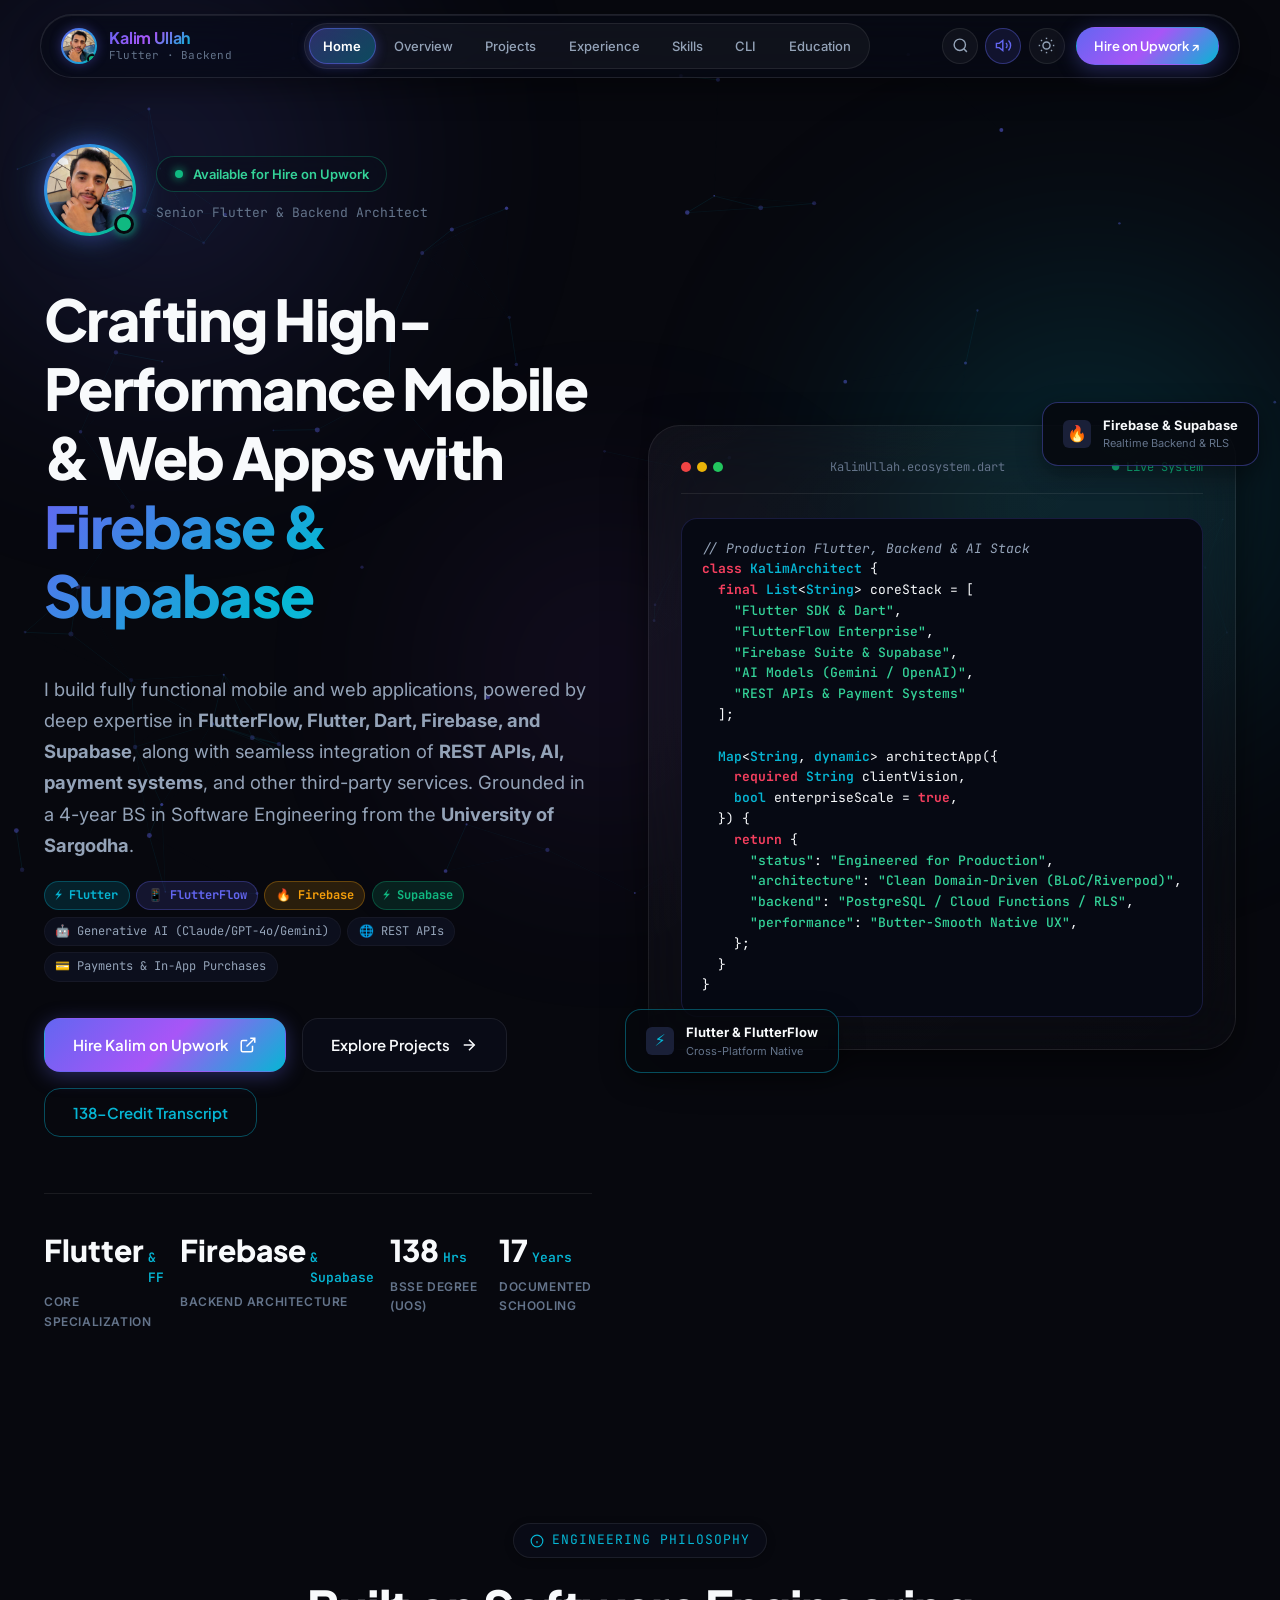
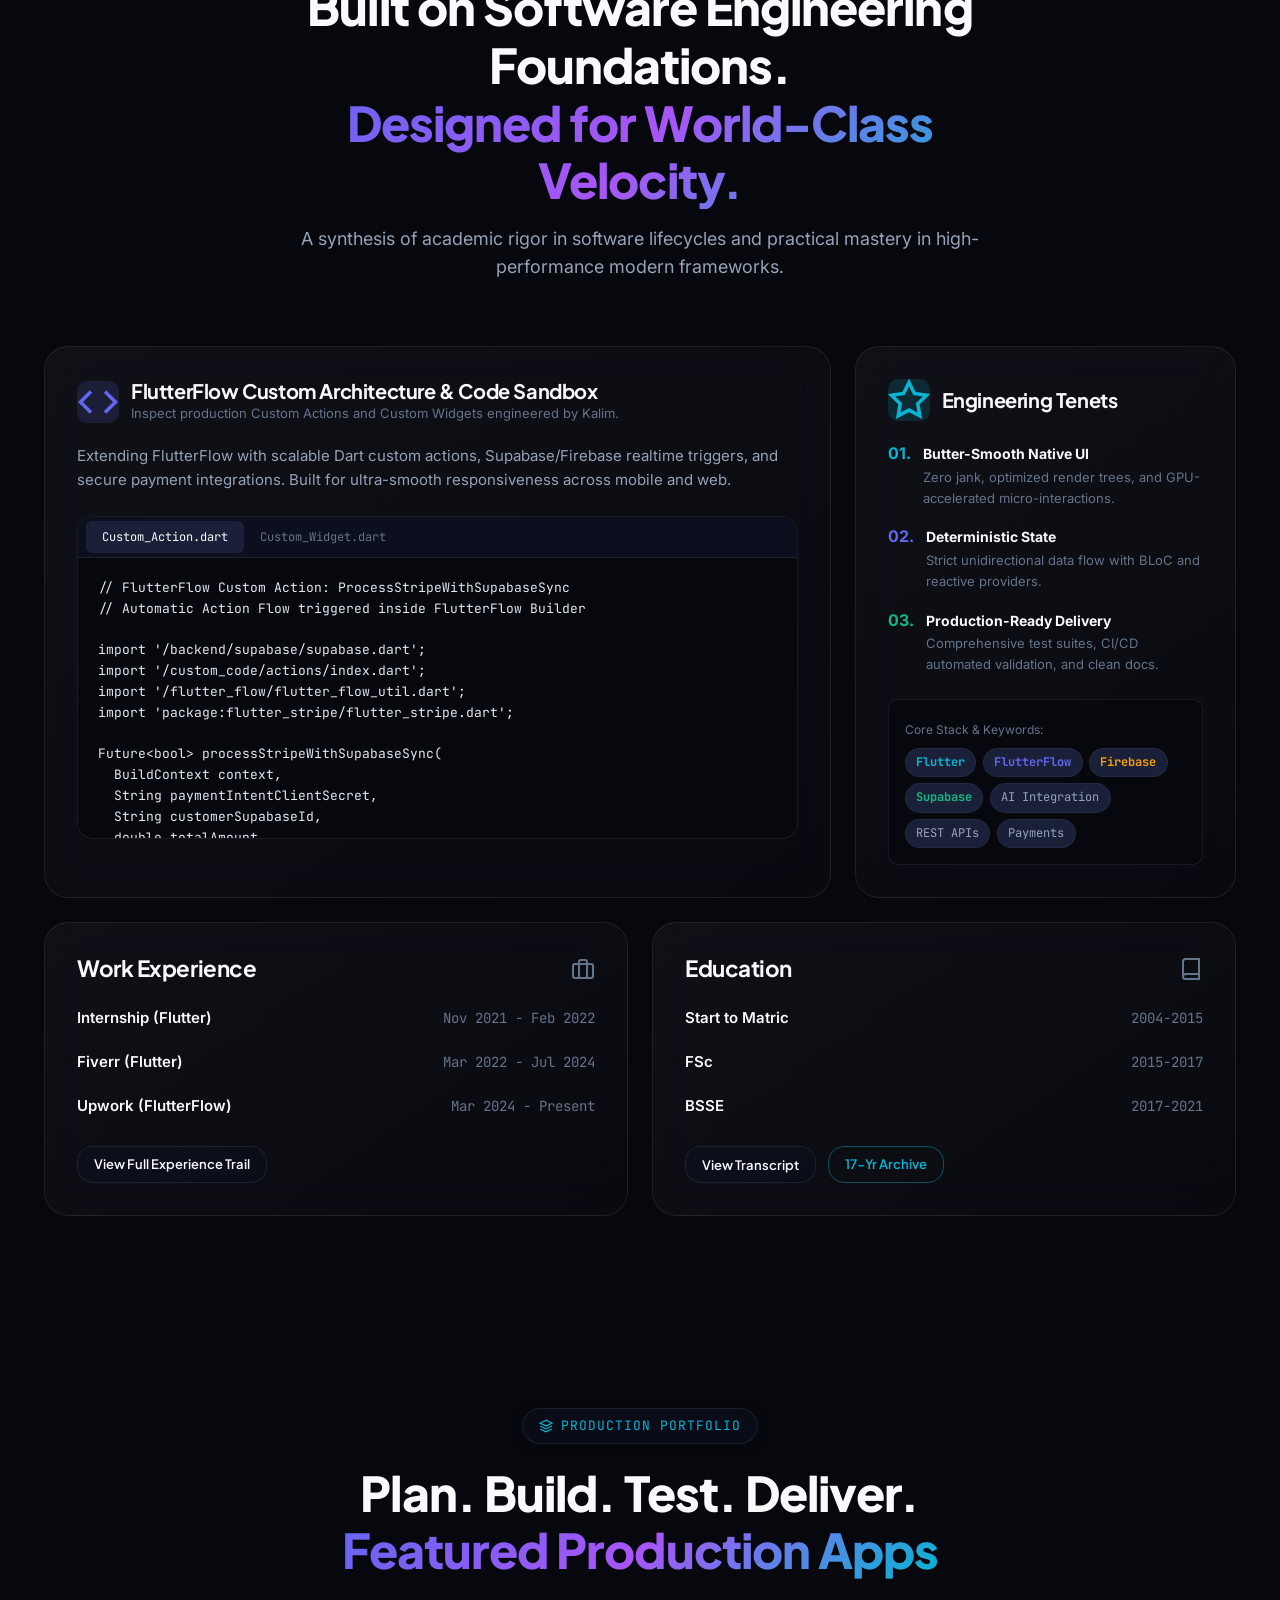
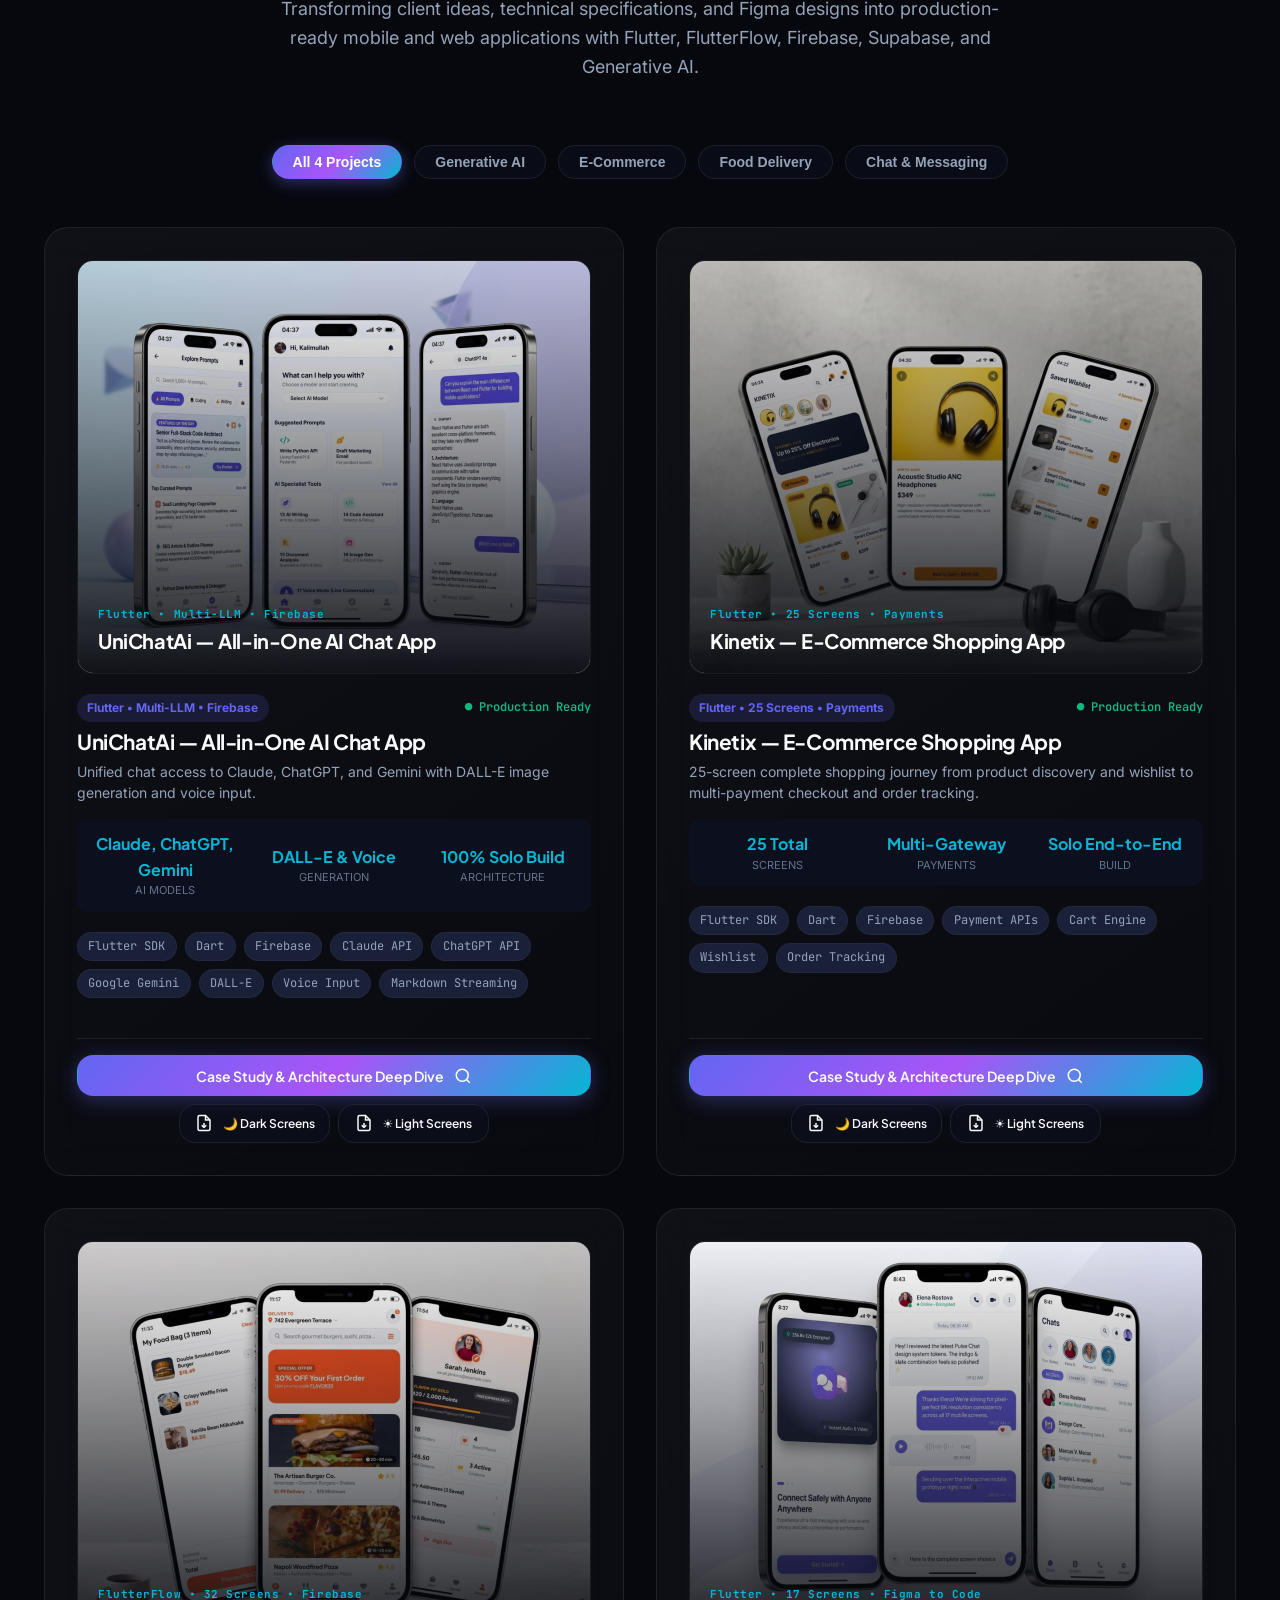
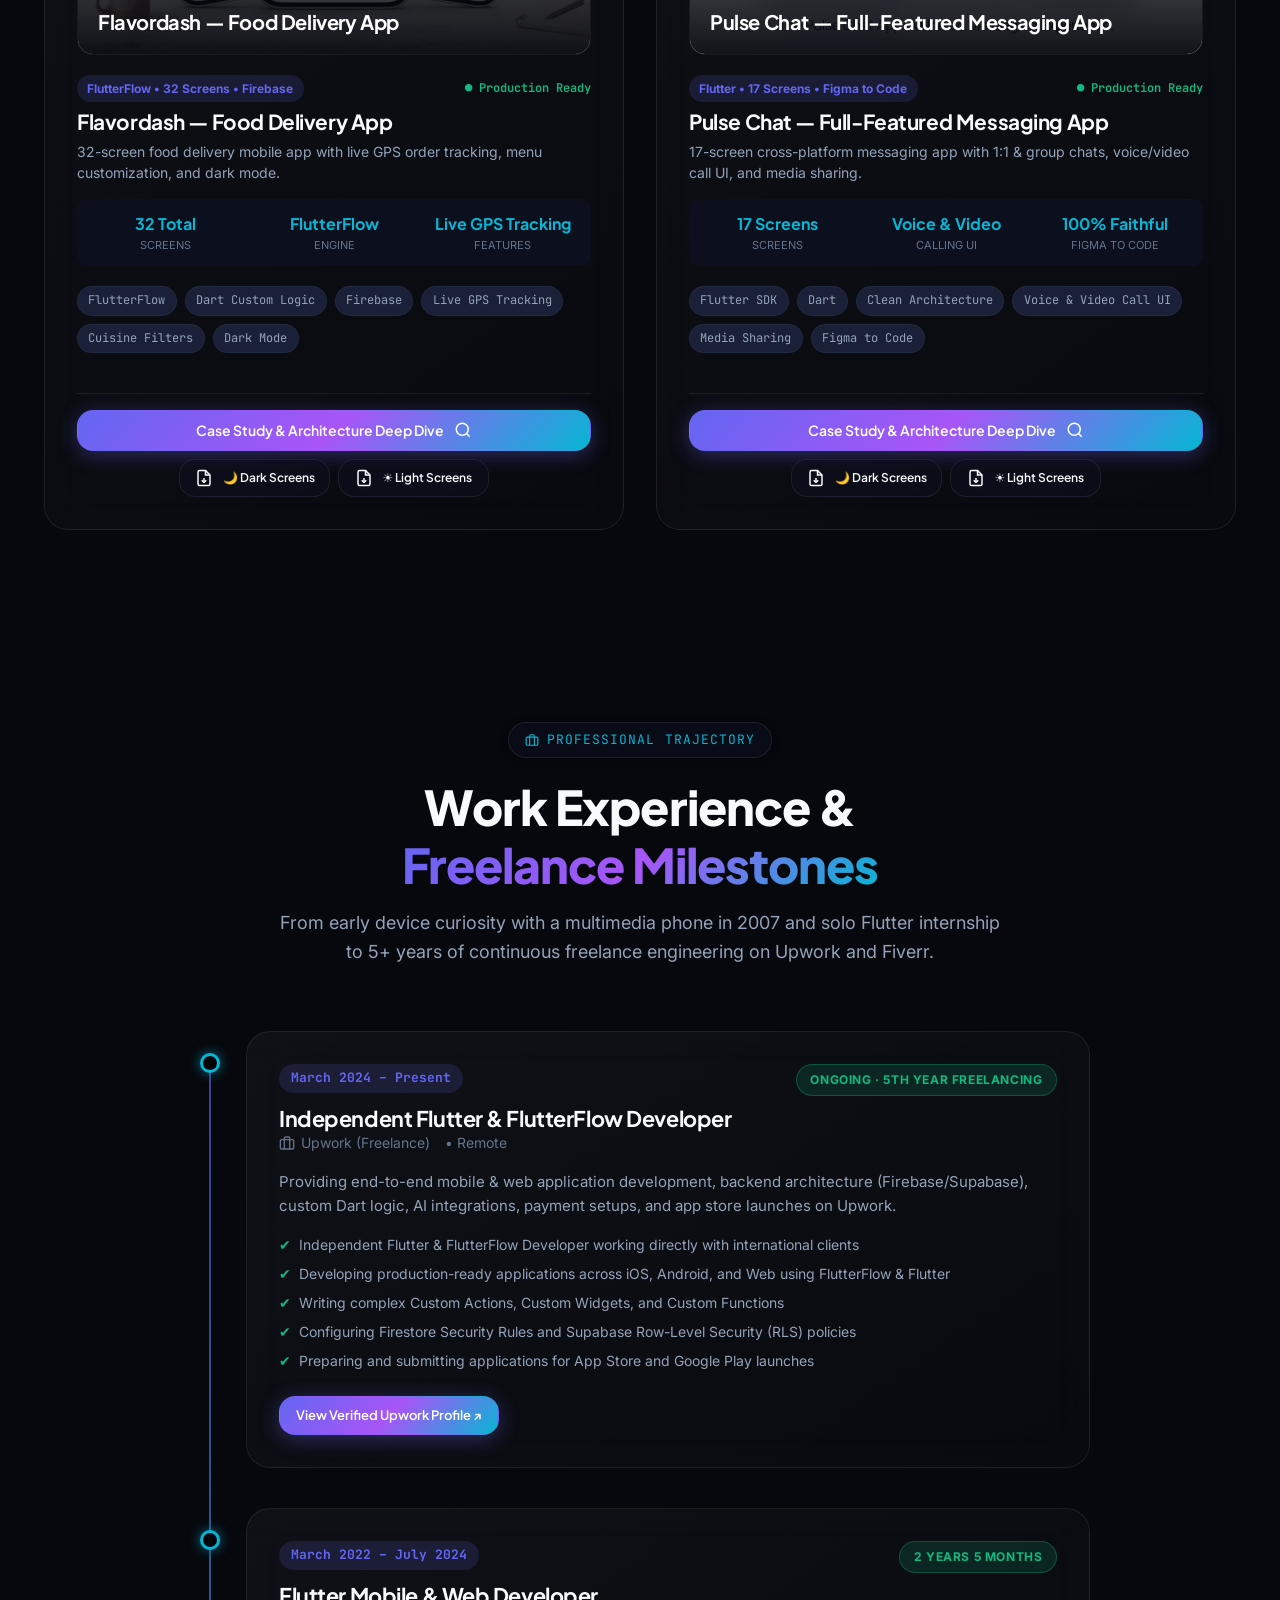
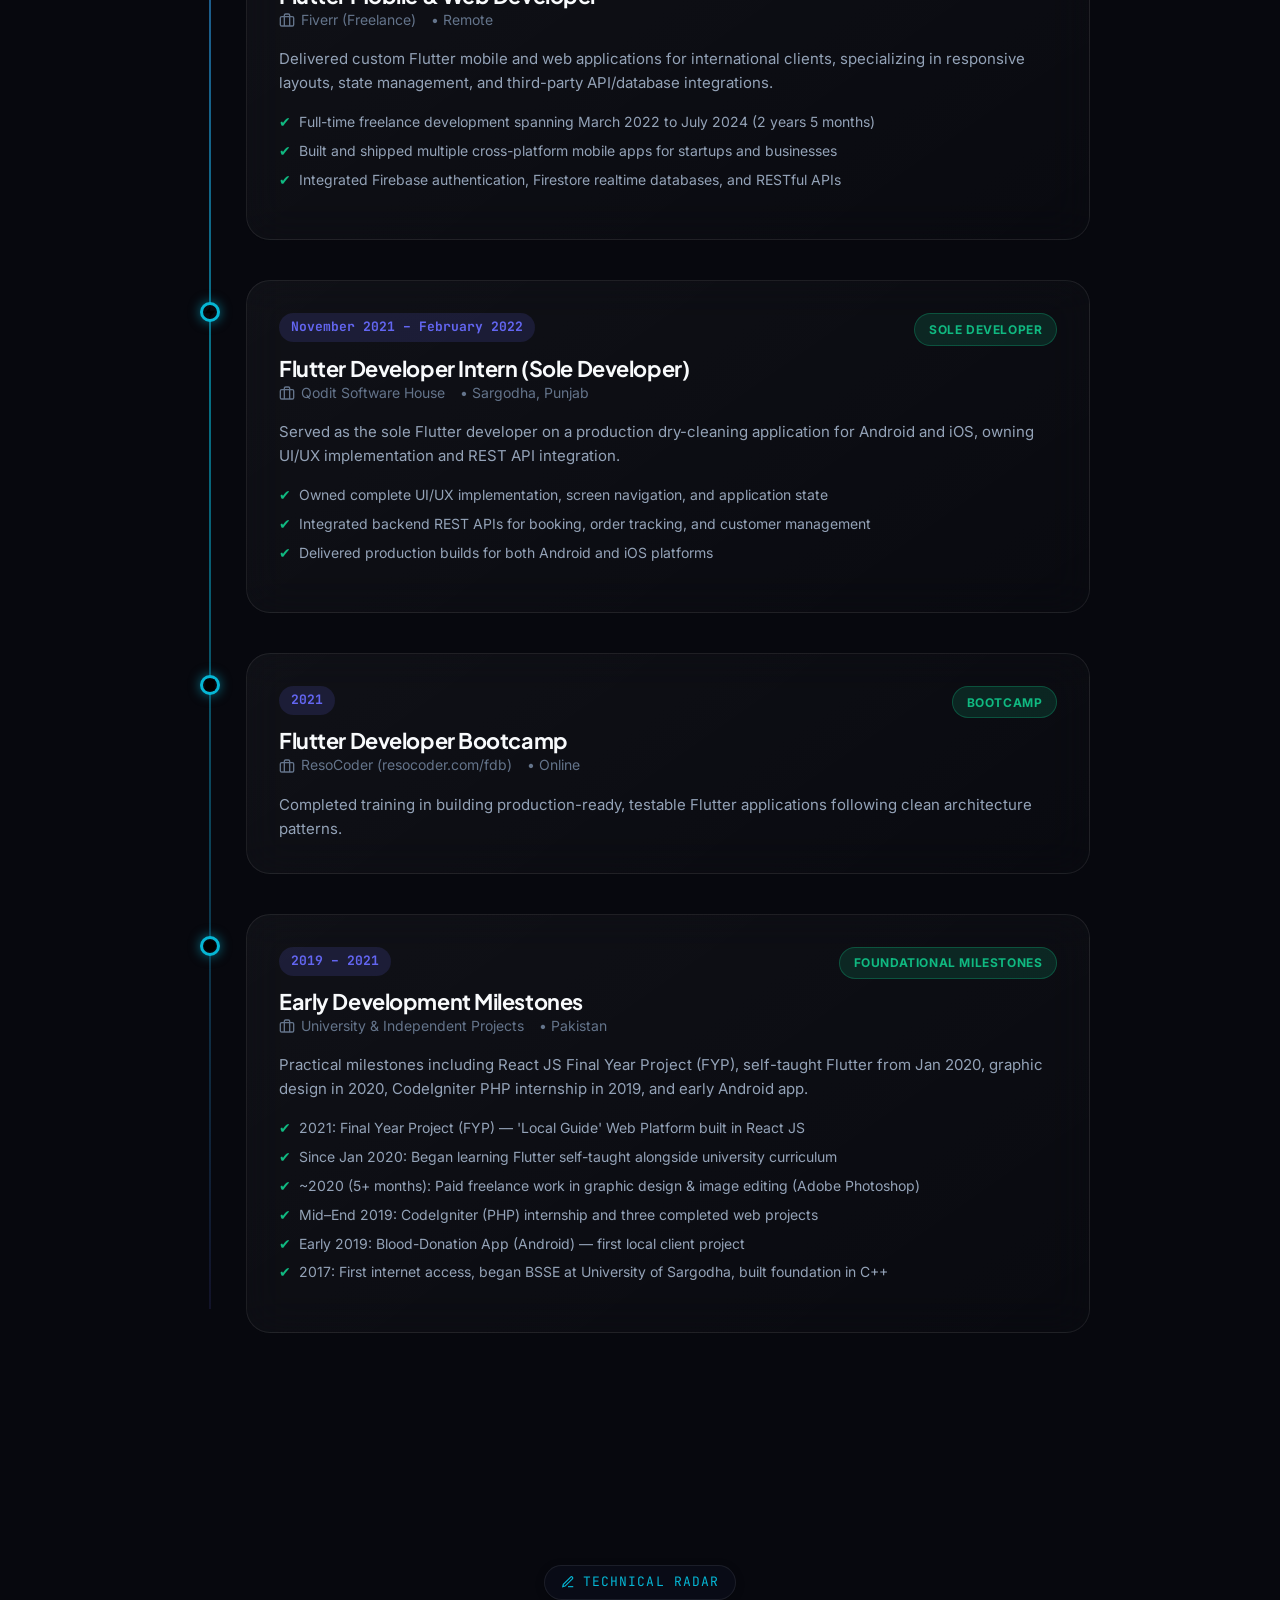
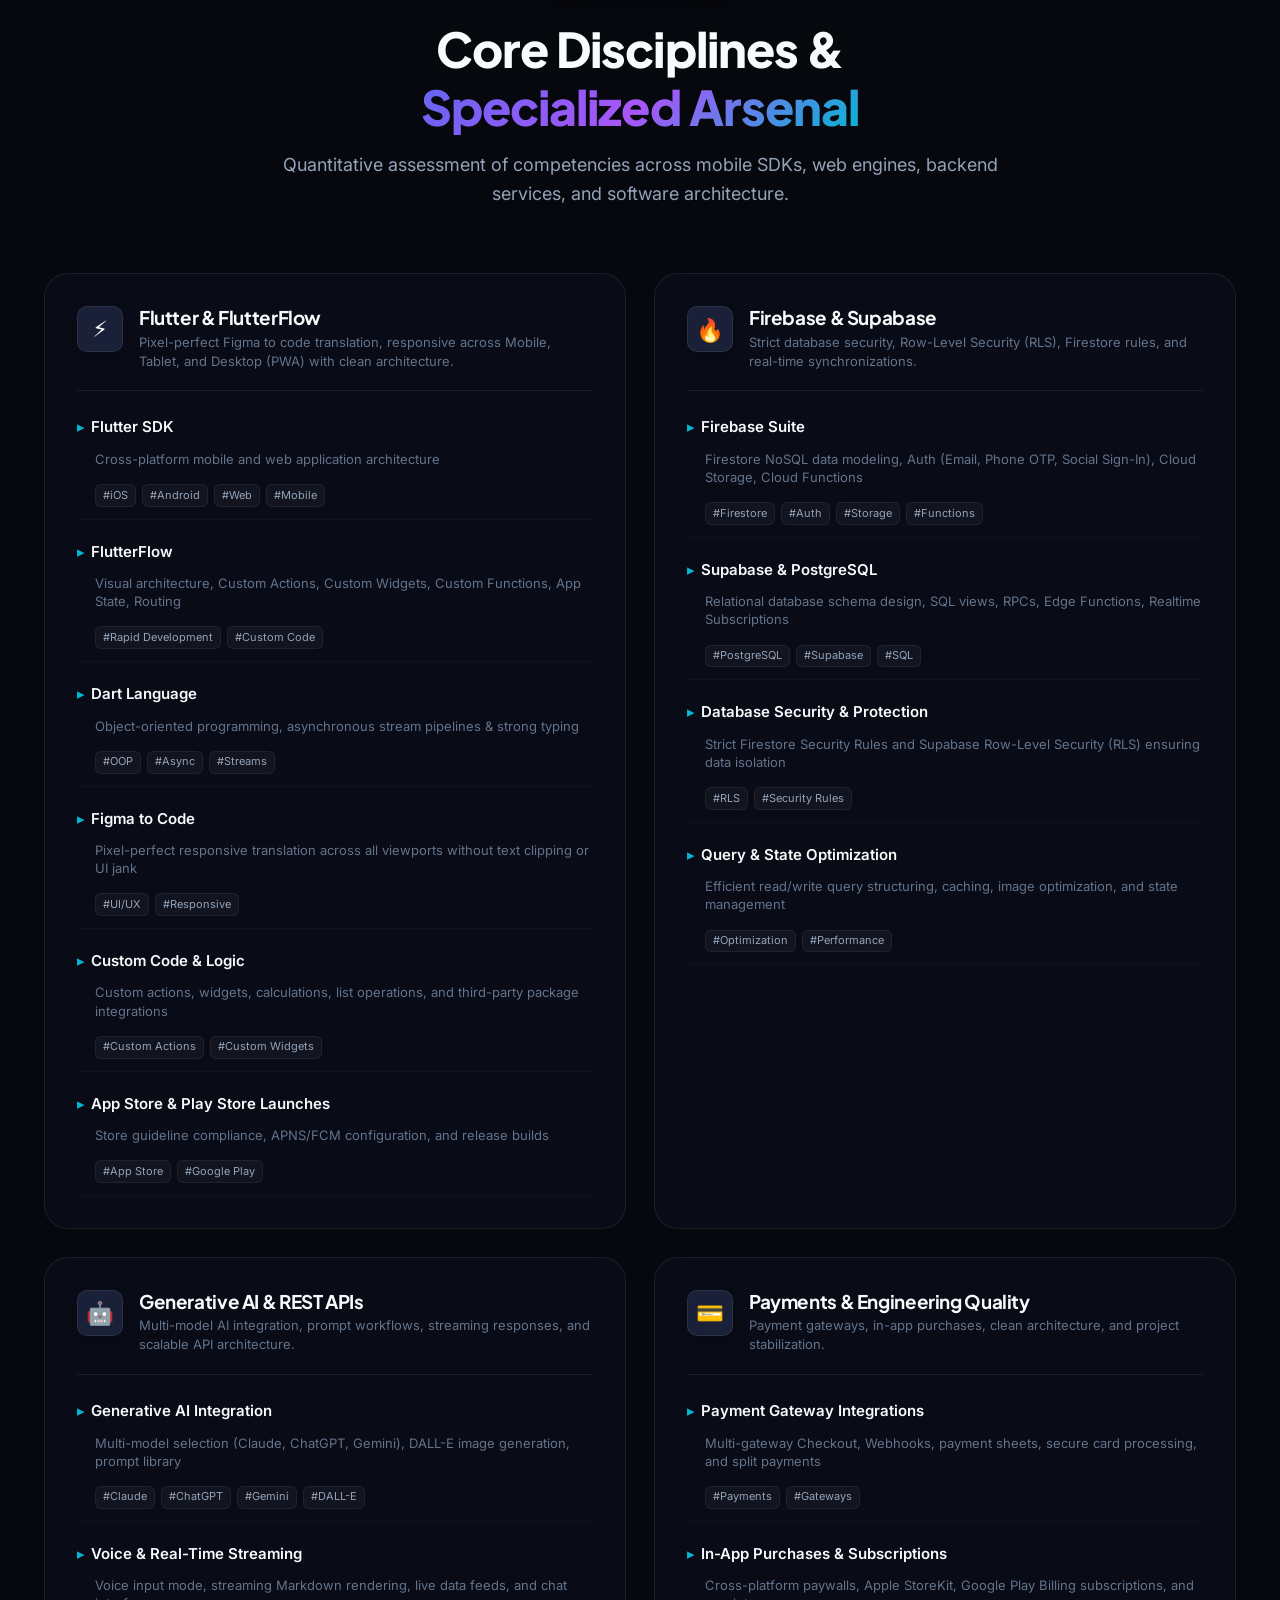
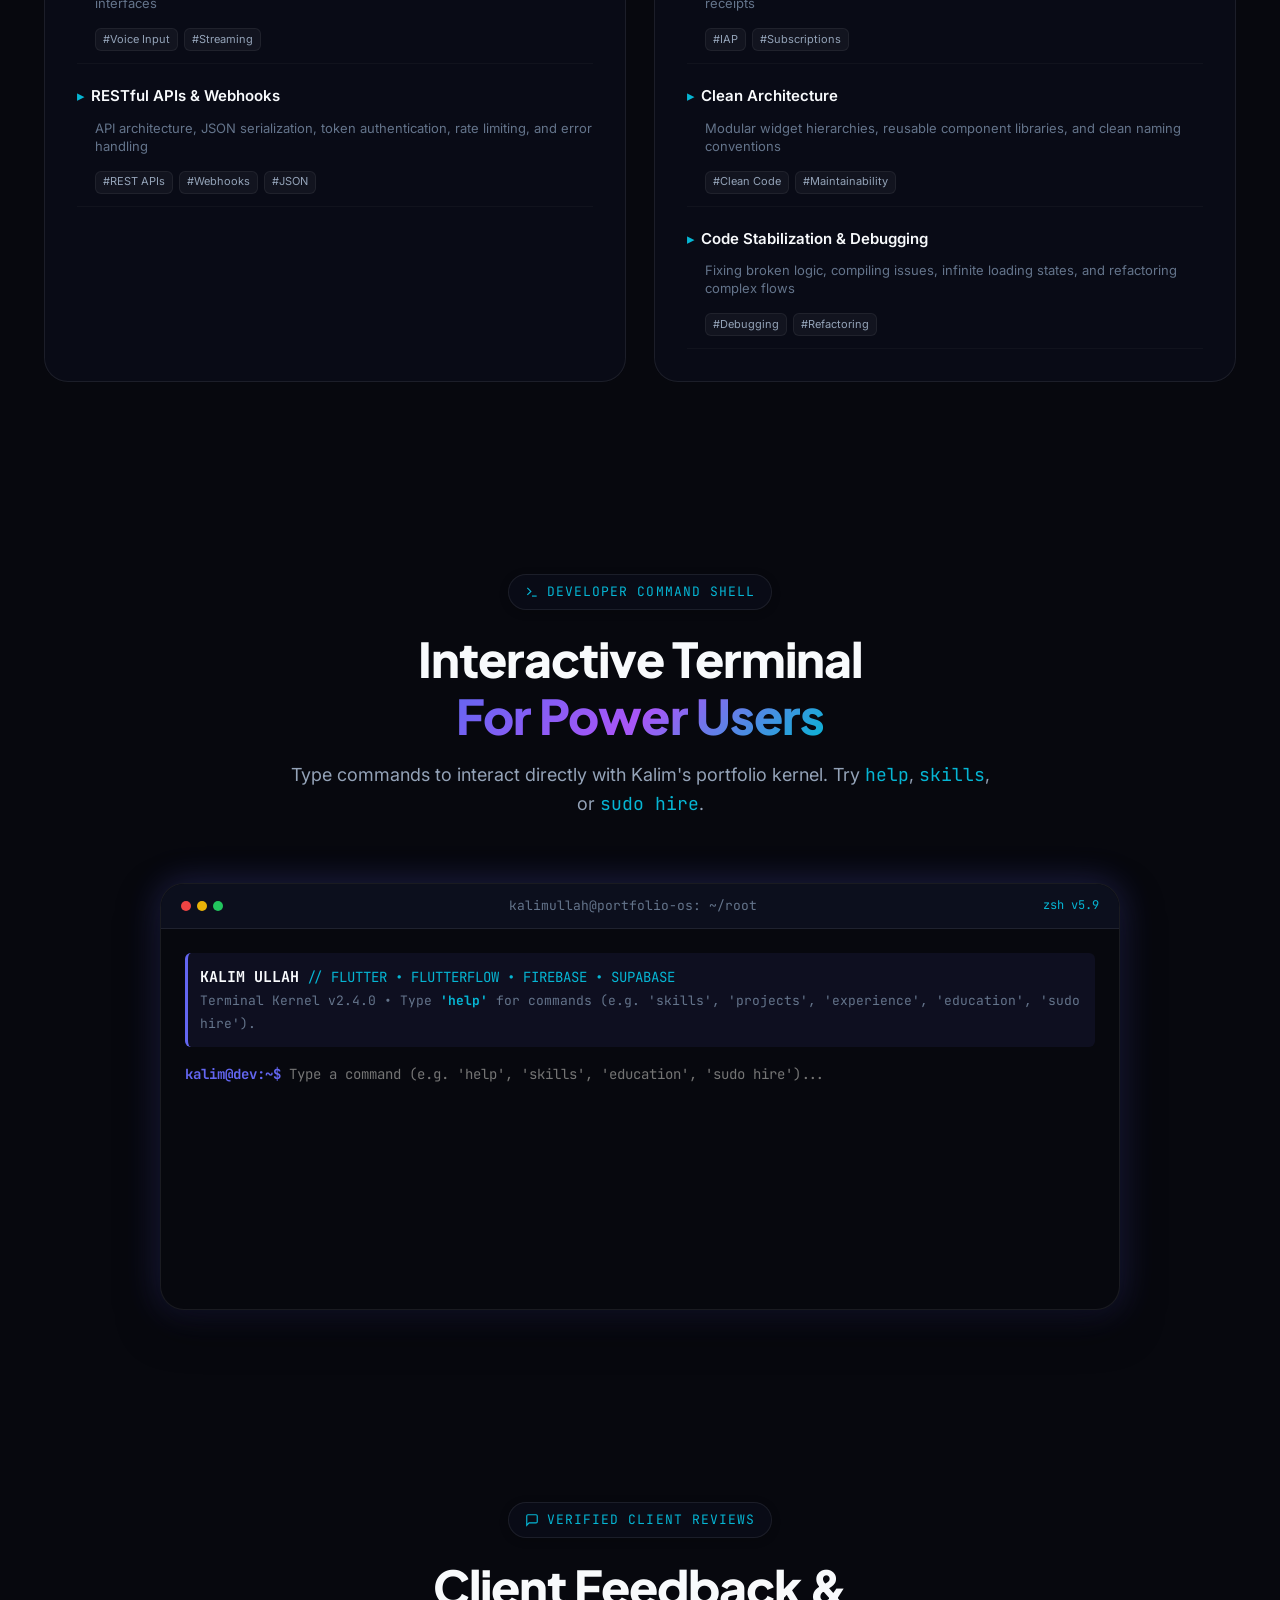
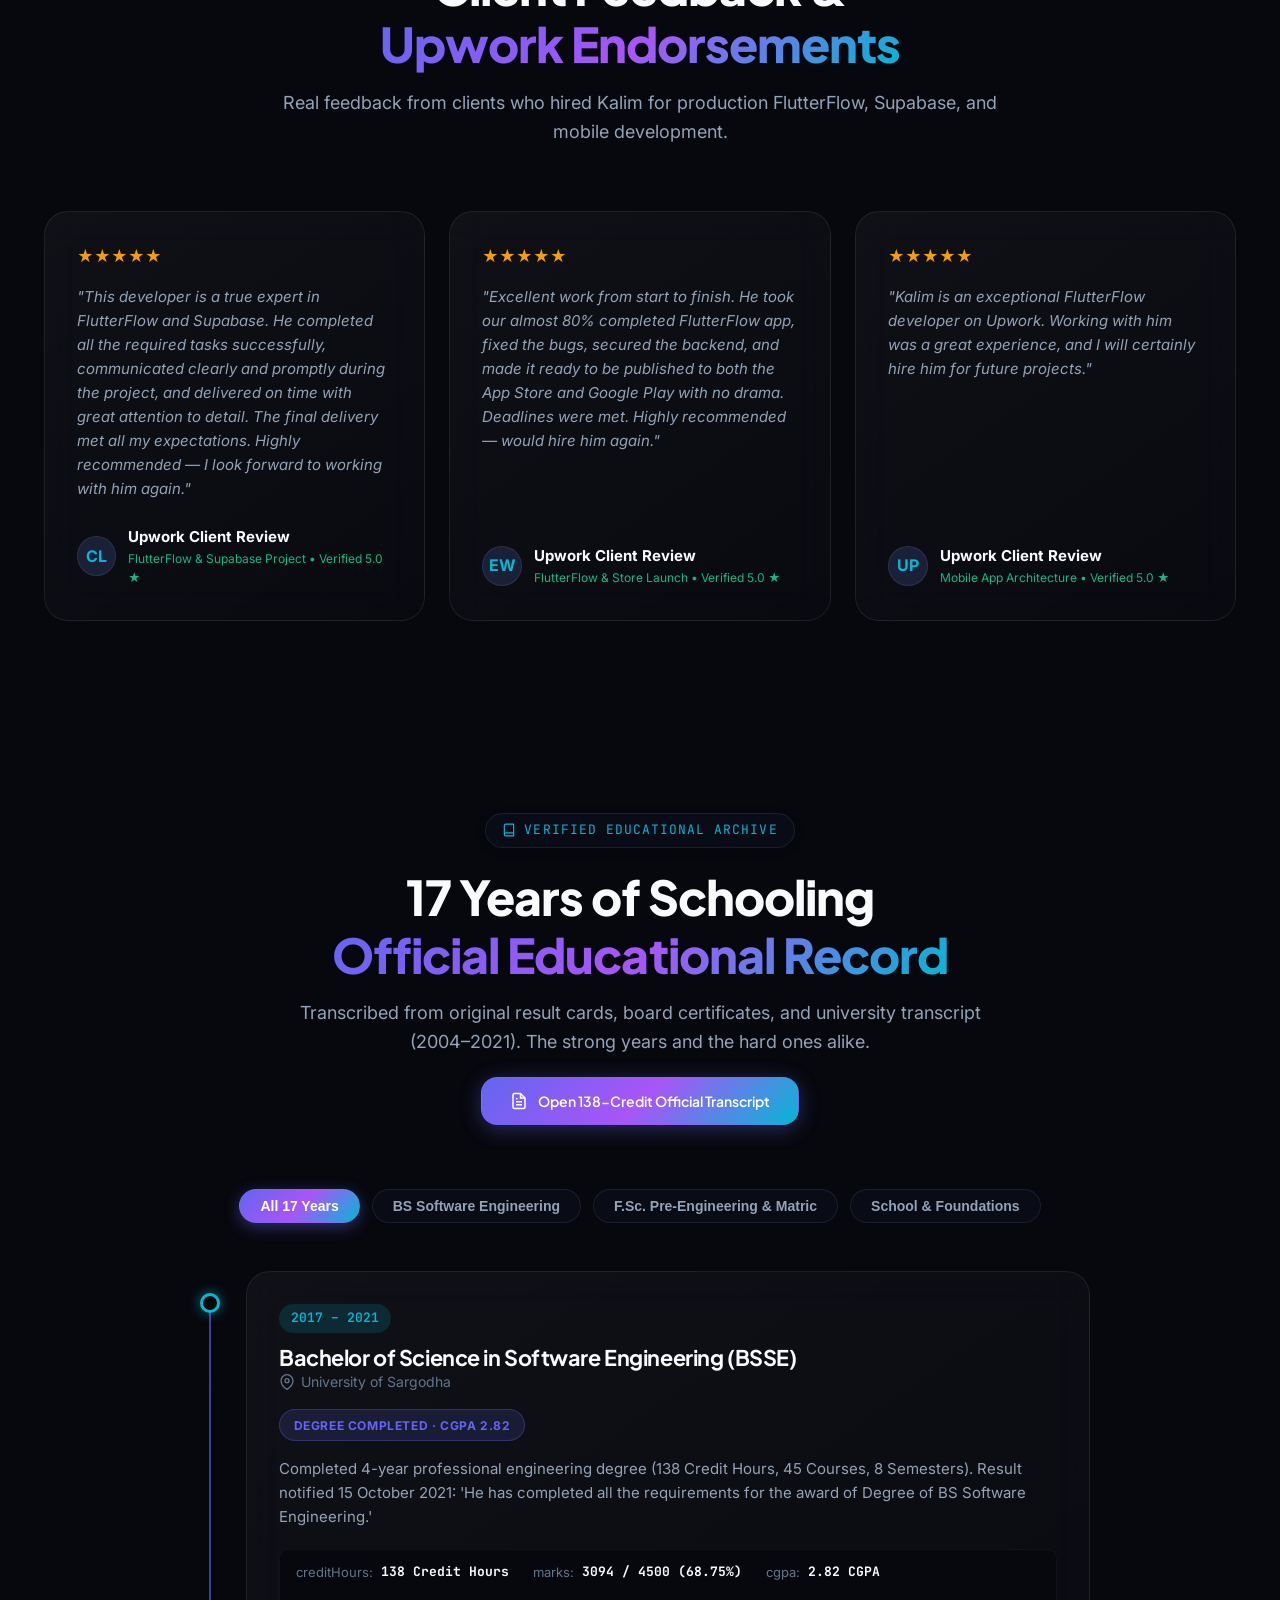
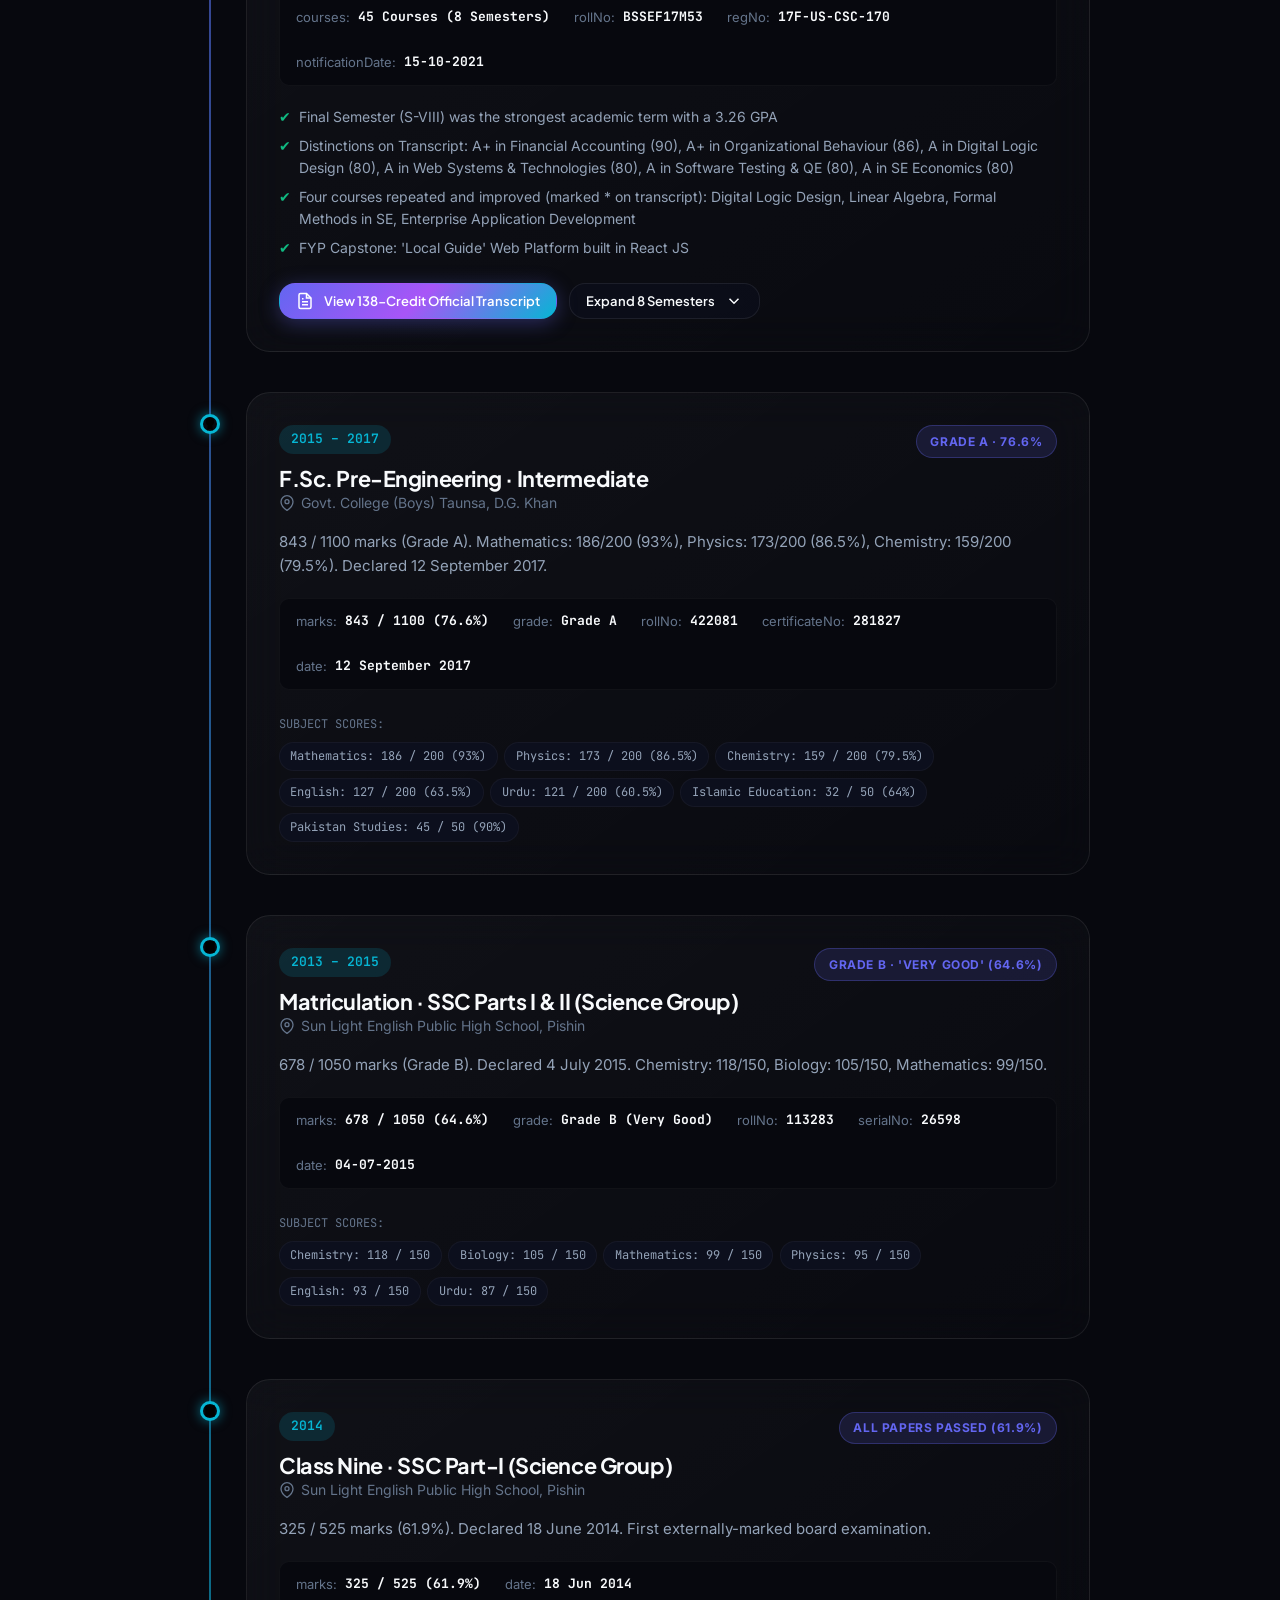
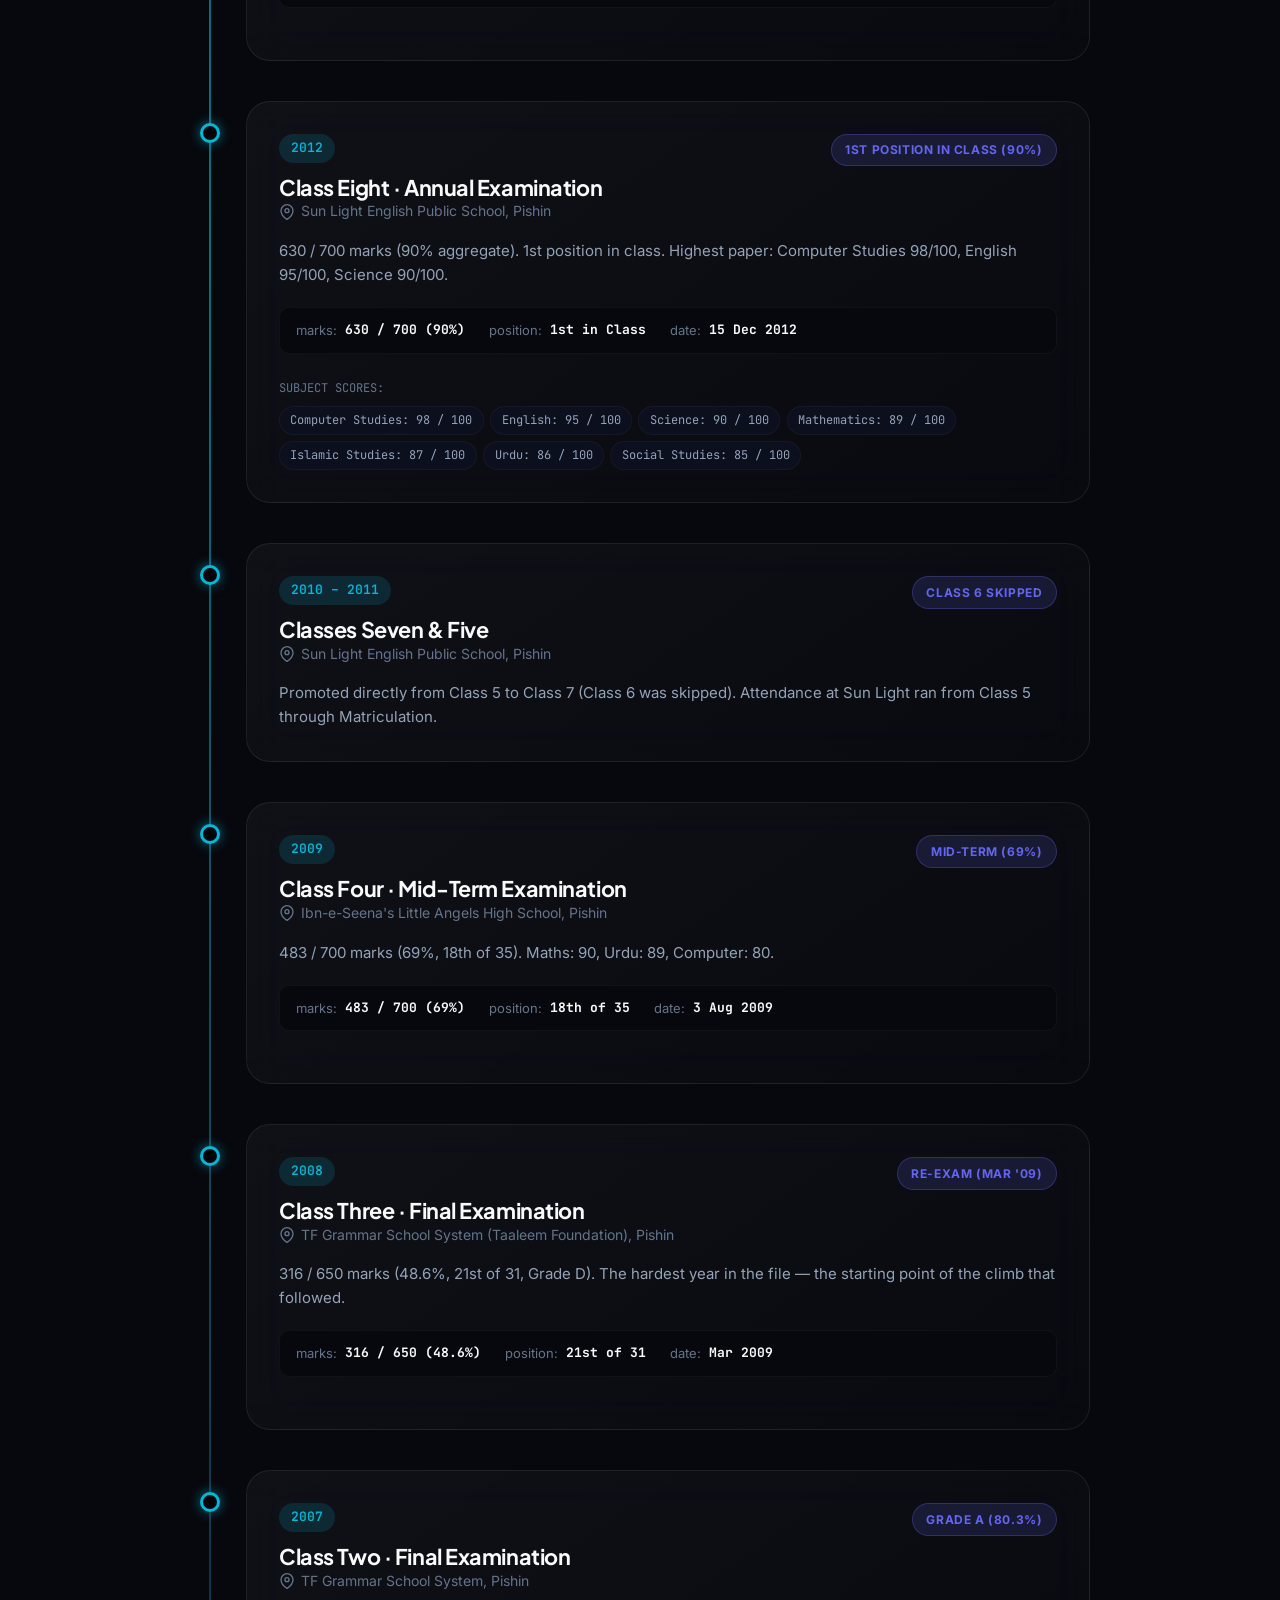
==== commit a041c8c8: "feat(copy): refine projects subtitle to action-driven transformation copy" ====
--- a/index.html
+++ b/index.html
@@ -489,7 +489,7 @@
           <span>Production Portfolio</span>
         </div>
         <h2 class="section-title">Plan. Build. Test. Deliver. <br><span class="gradient-text">Featured Production Apps</span></h2>
-        <p class="section-subtitle">Production applications engineered from client vision, specification documents, or Figma designs — built with Flutter, FlutterFlow, Firebase, Supabase, and Generative AI.</p>
+        <p class="section-subtitle">Transforming client ideas, technical specifications, and Figma designs into production-ready mobile and web applications with Flutter, FlutterFlow, Firebase, Supabase, and Generative AI.</p>
       </div>
 
       <!-- Category Filter Tabs -->
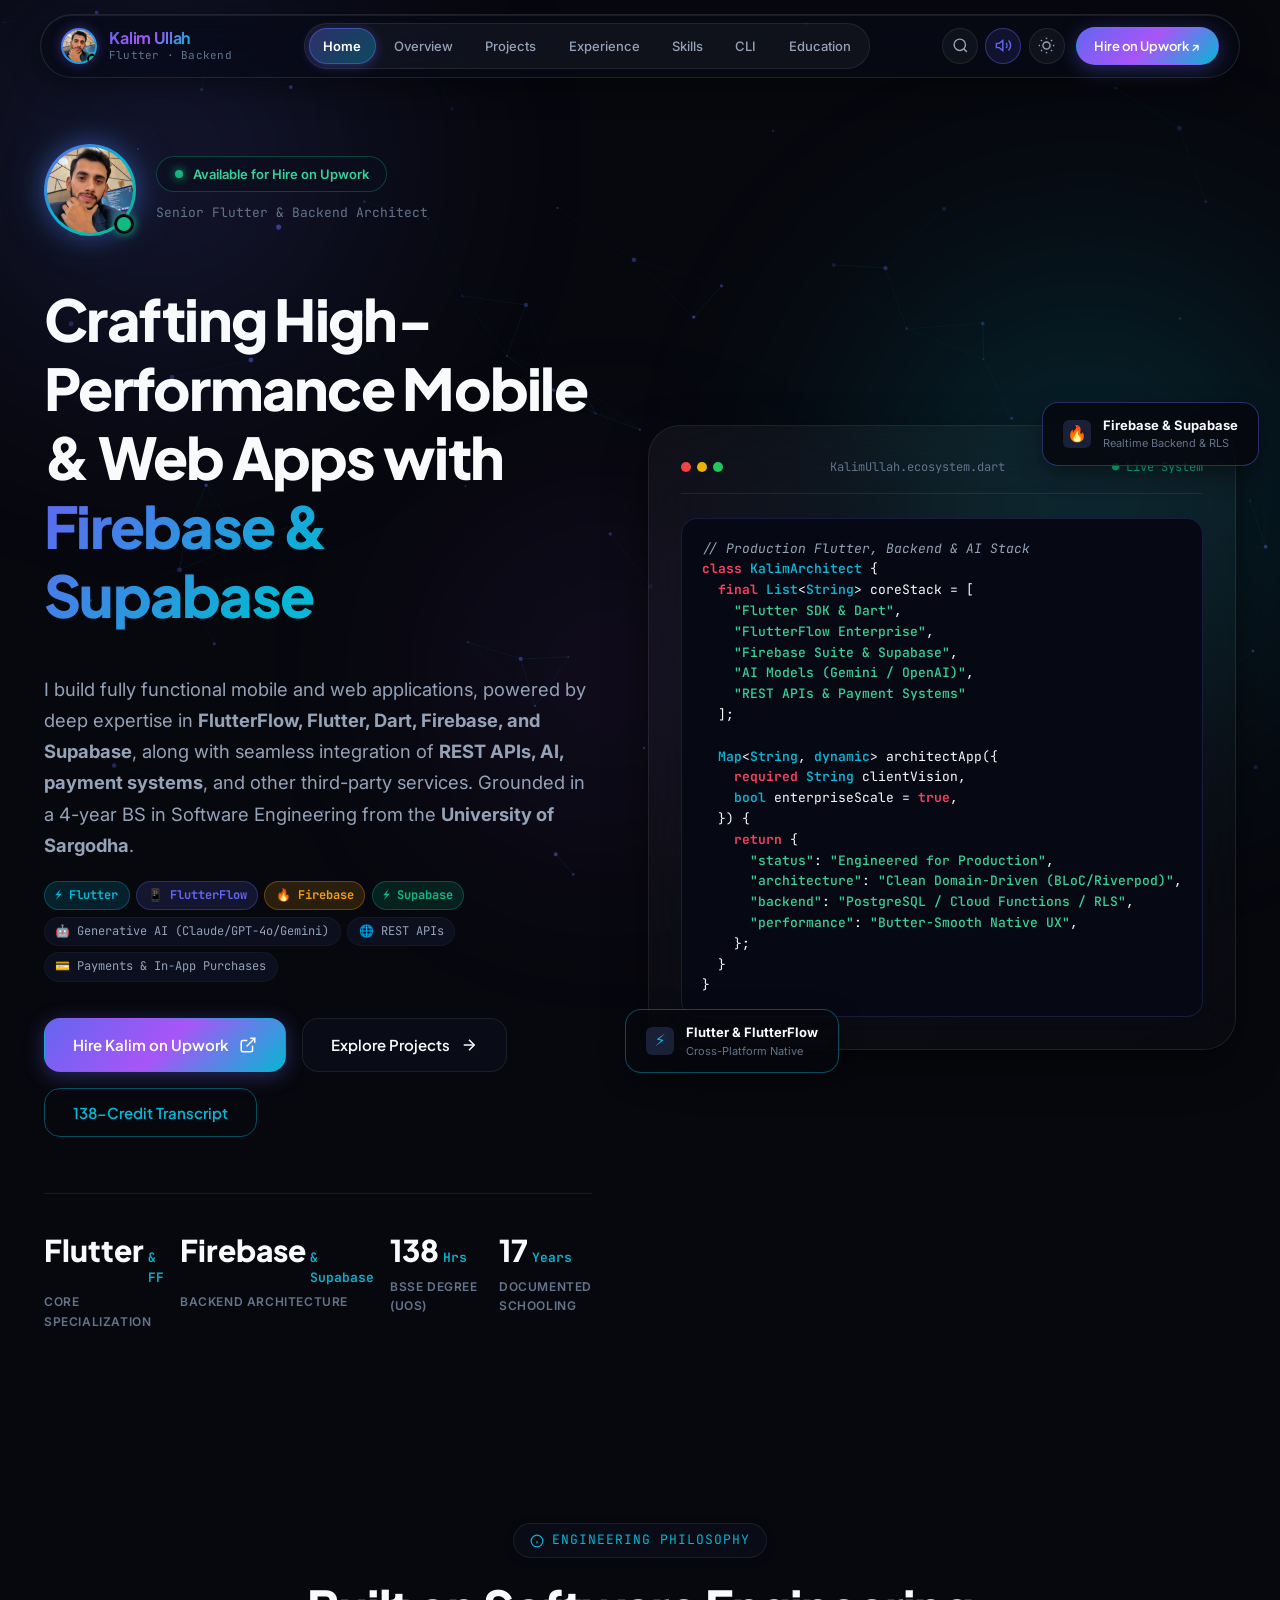
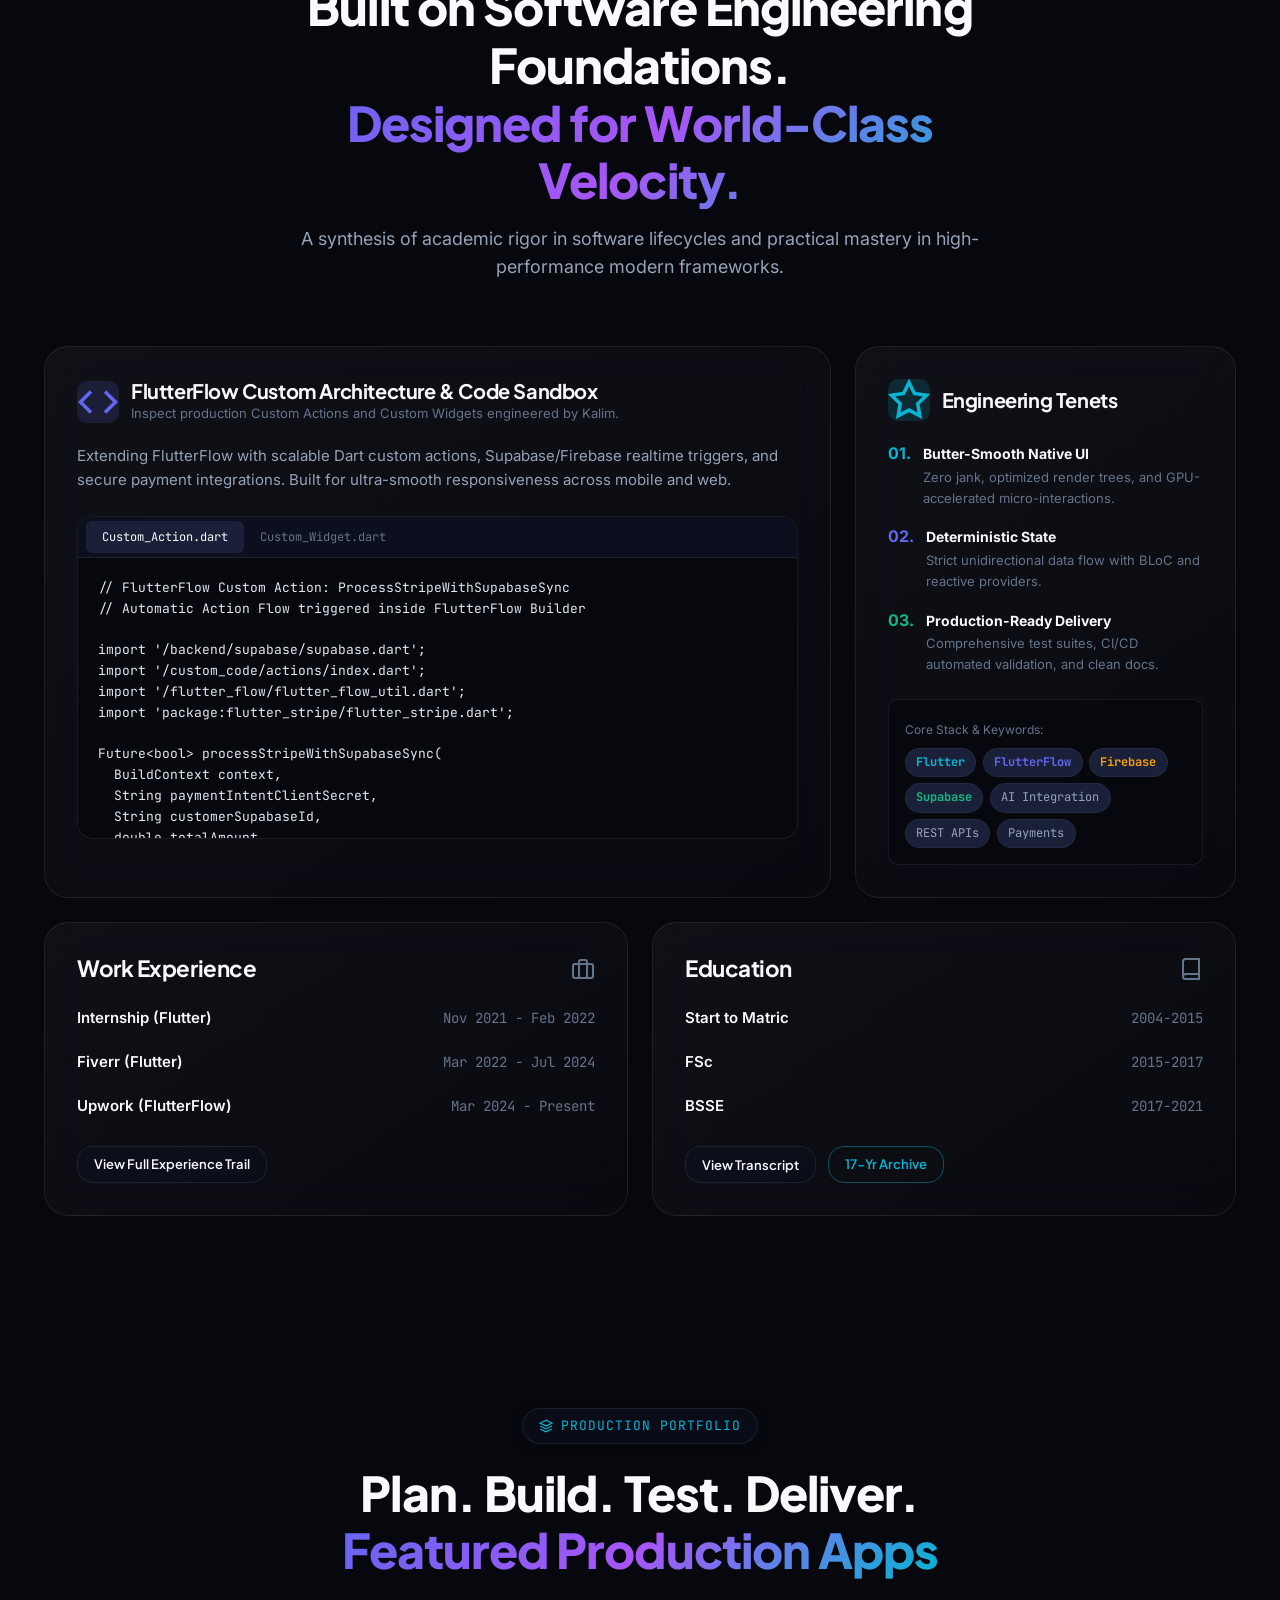
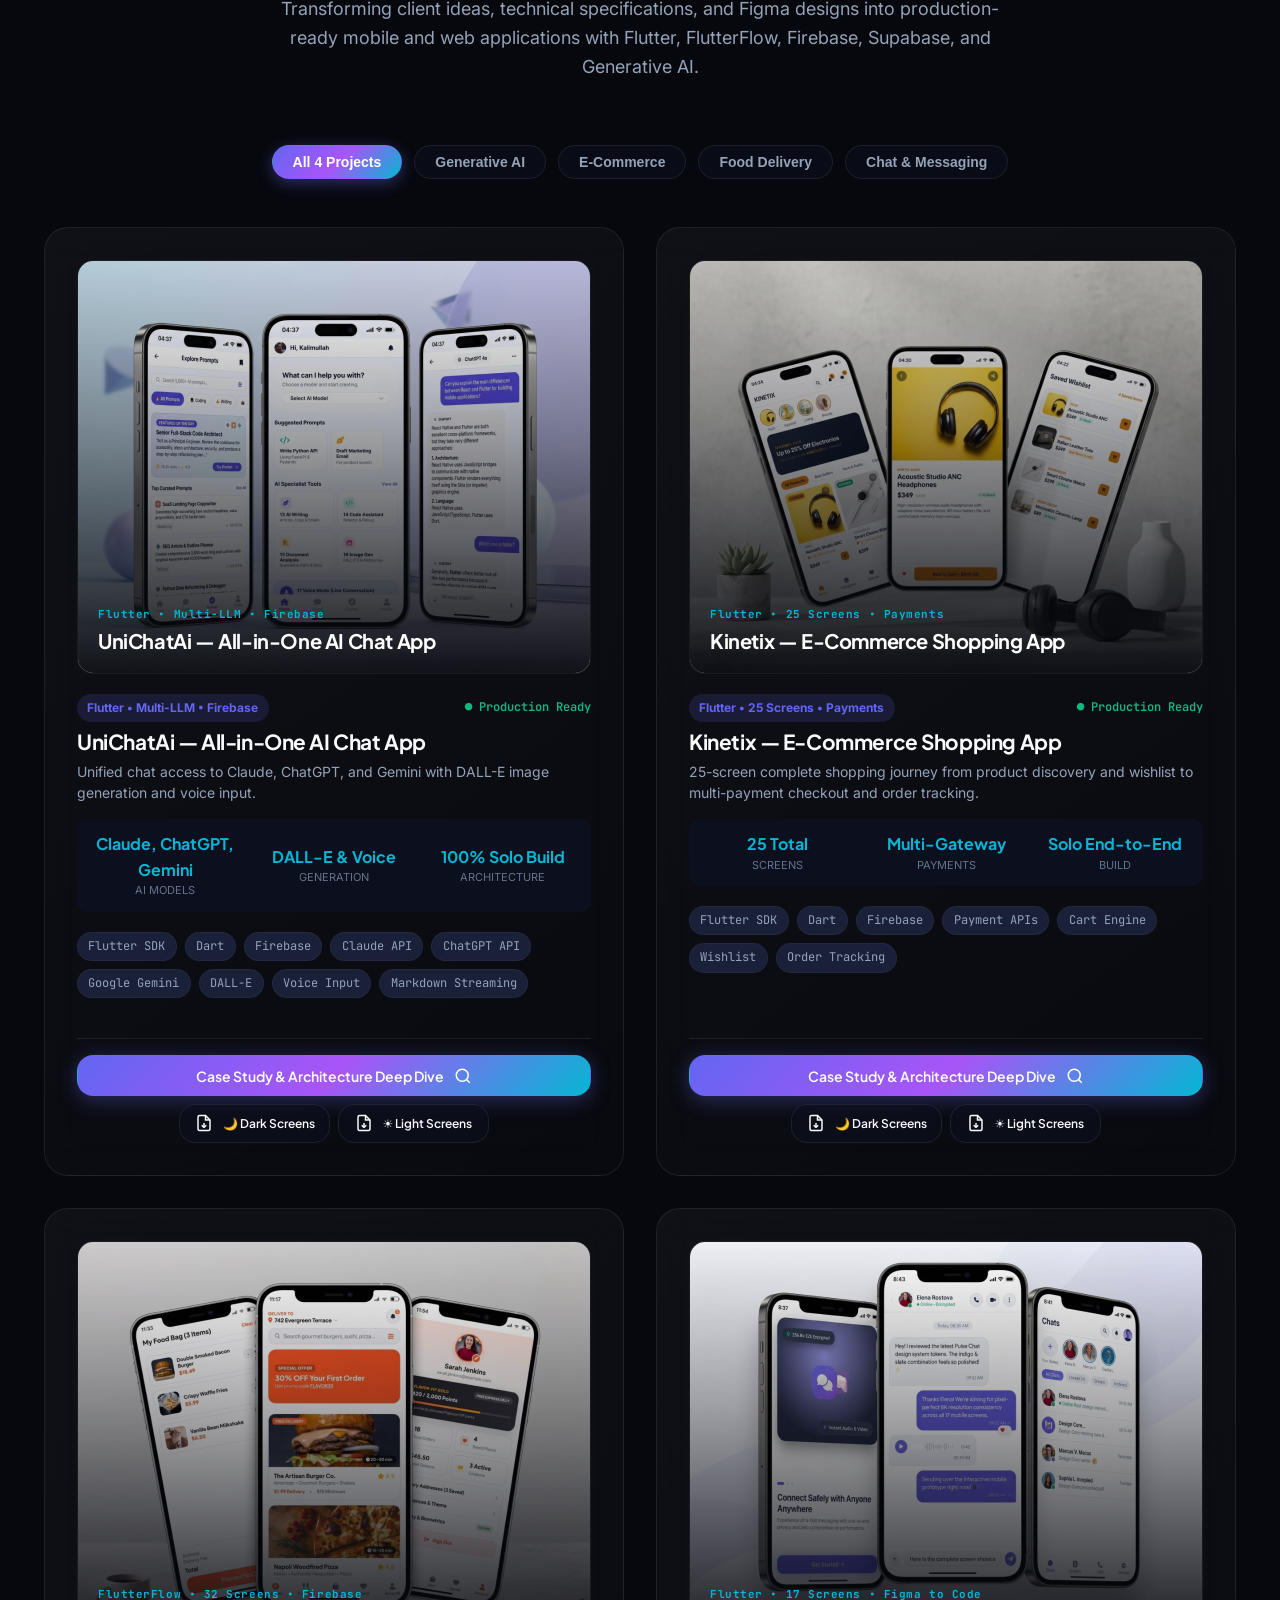
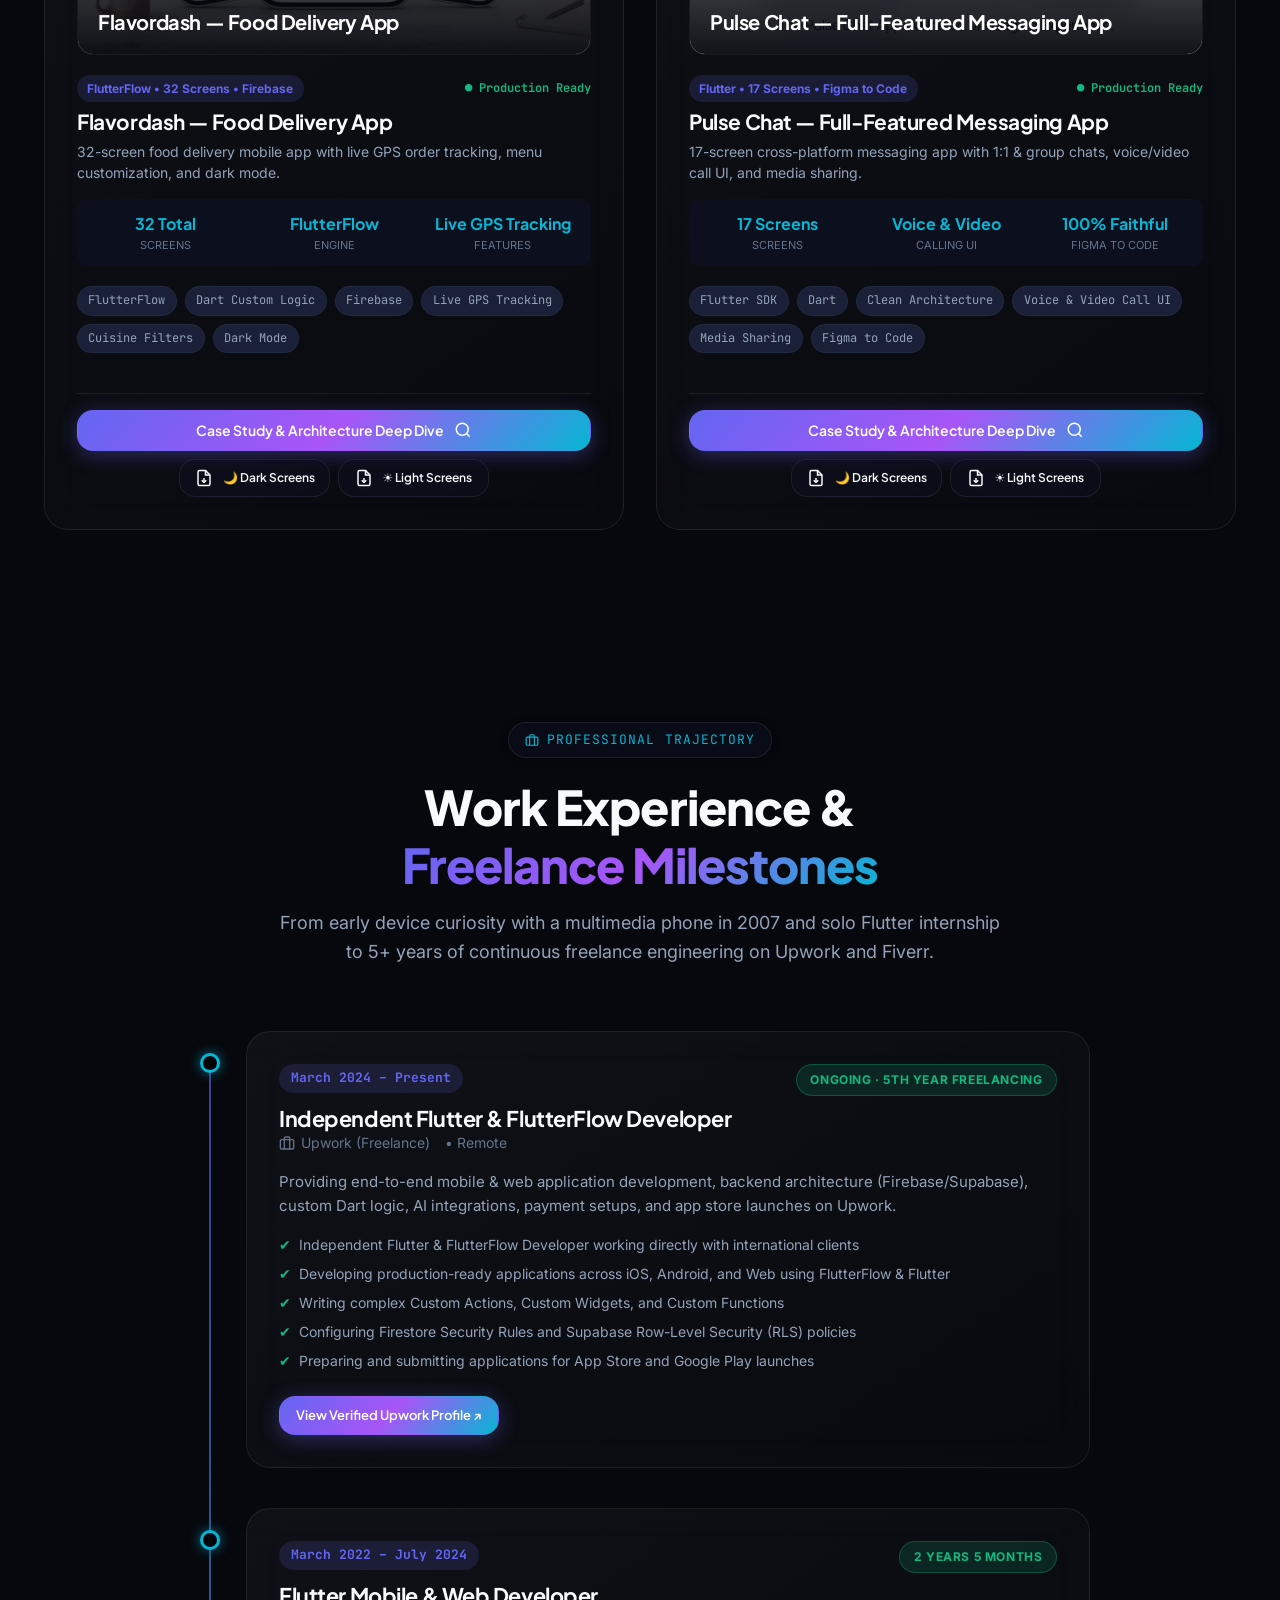
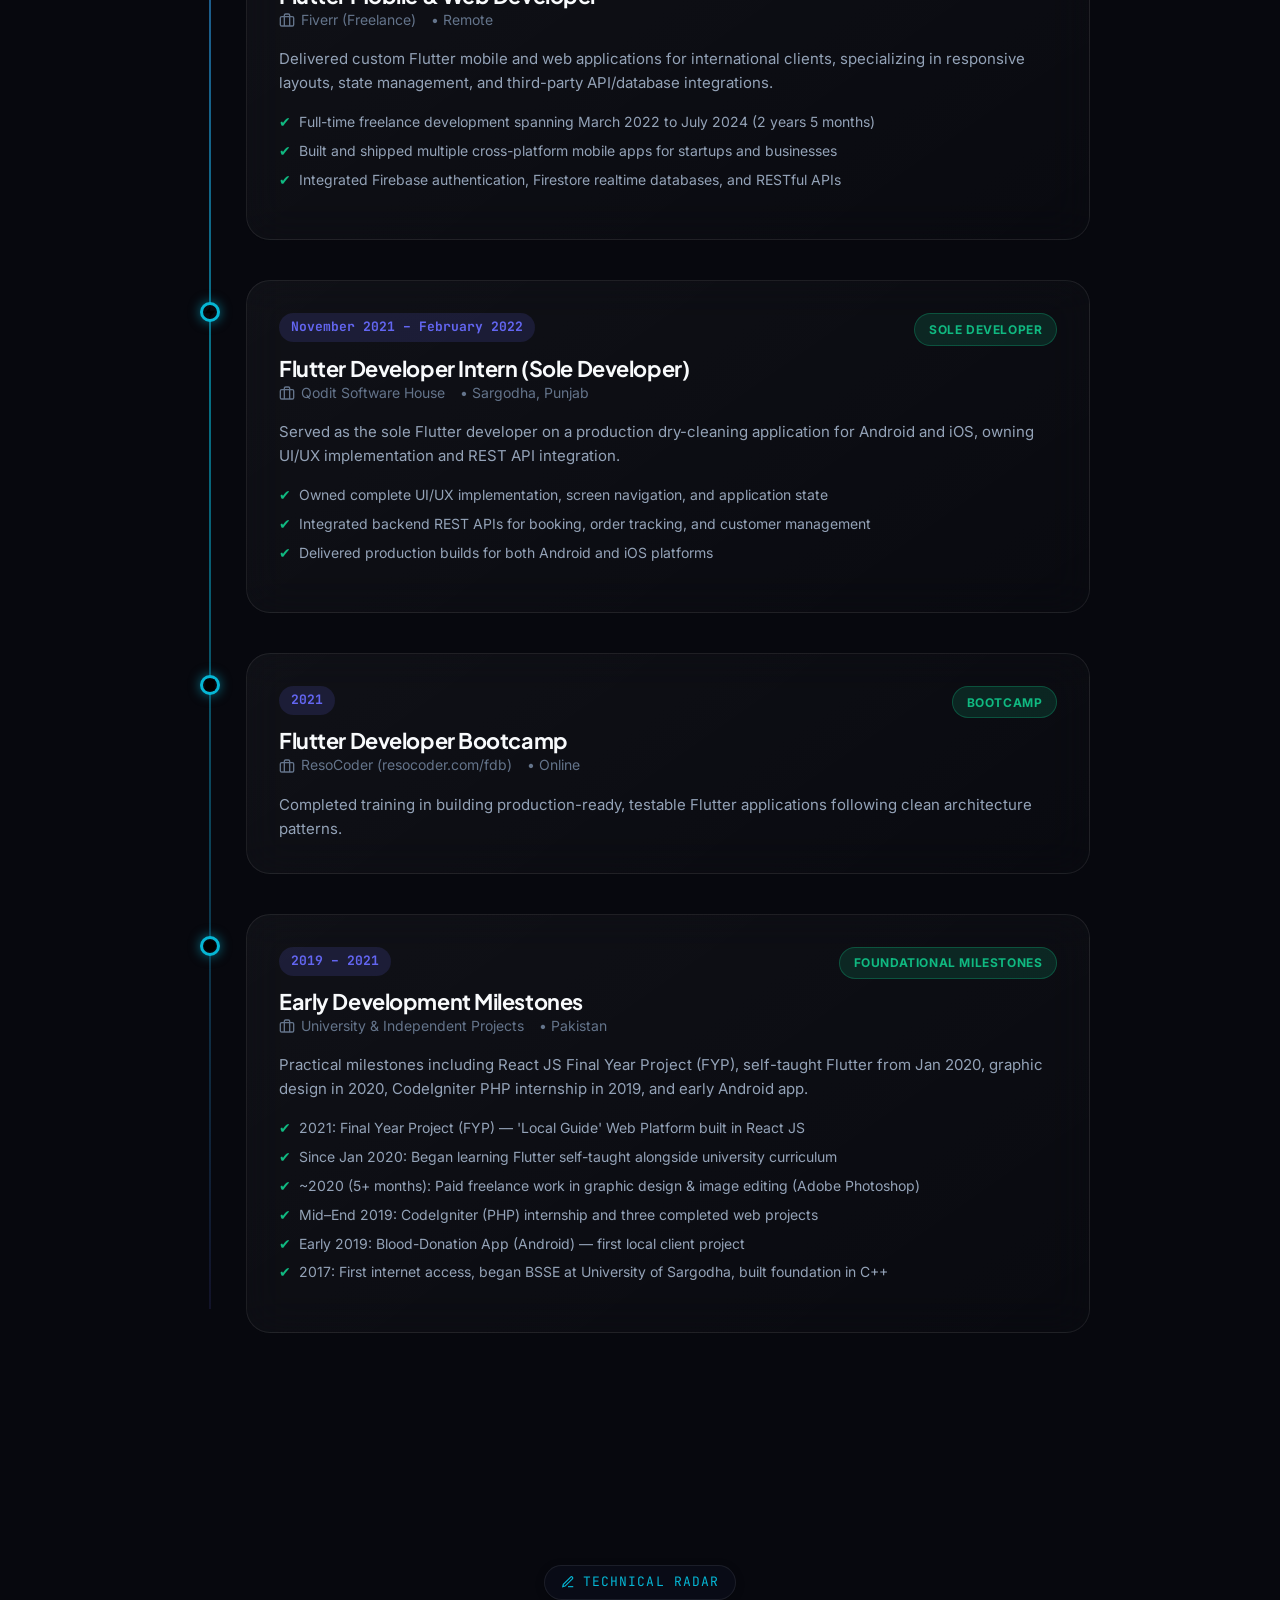
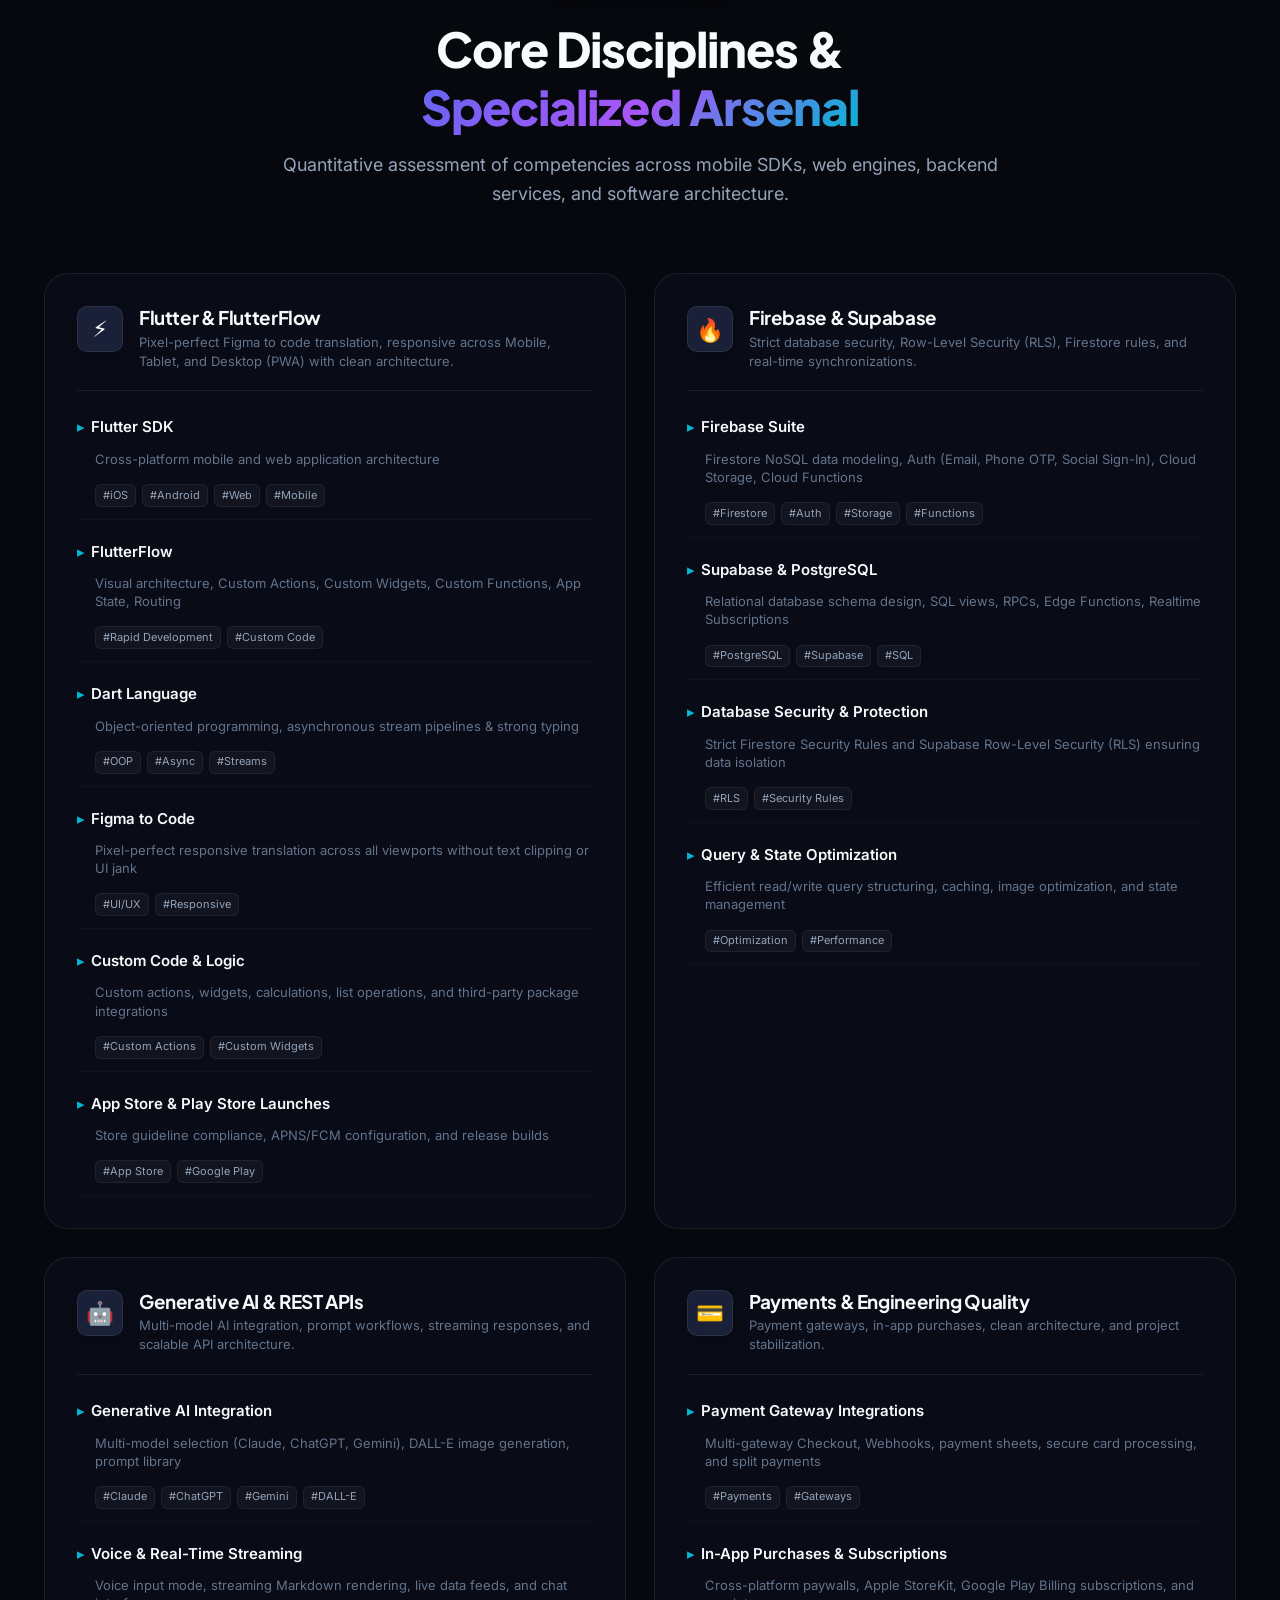
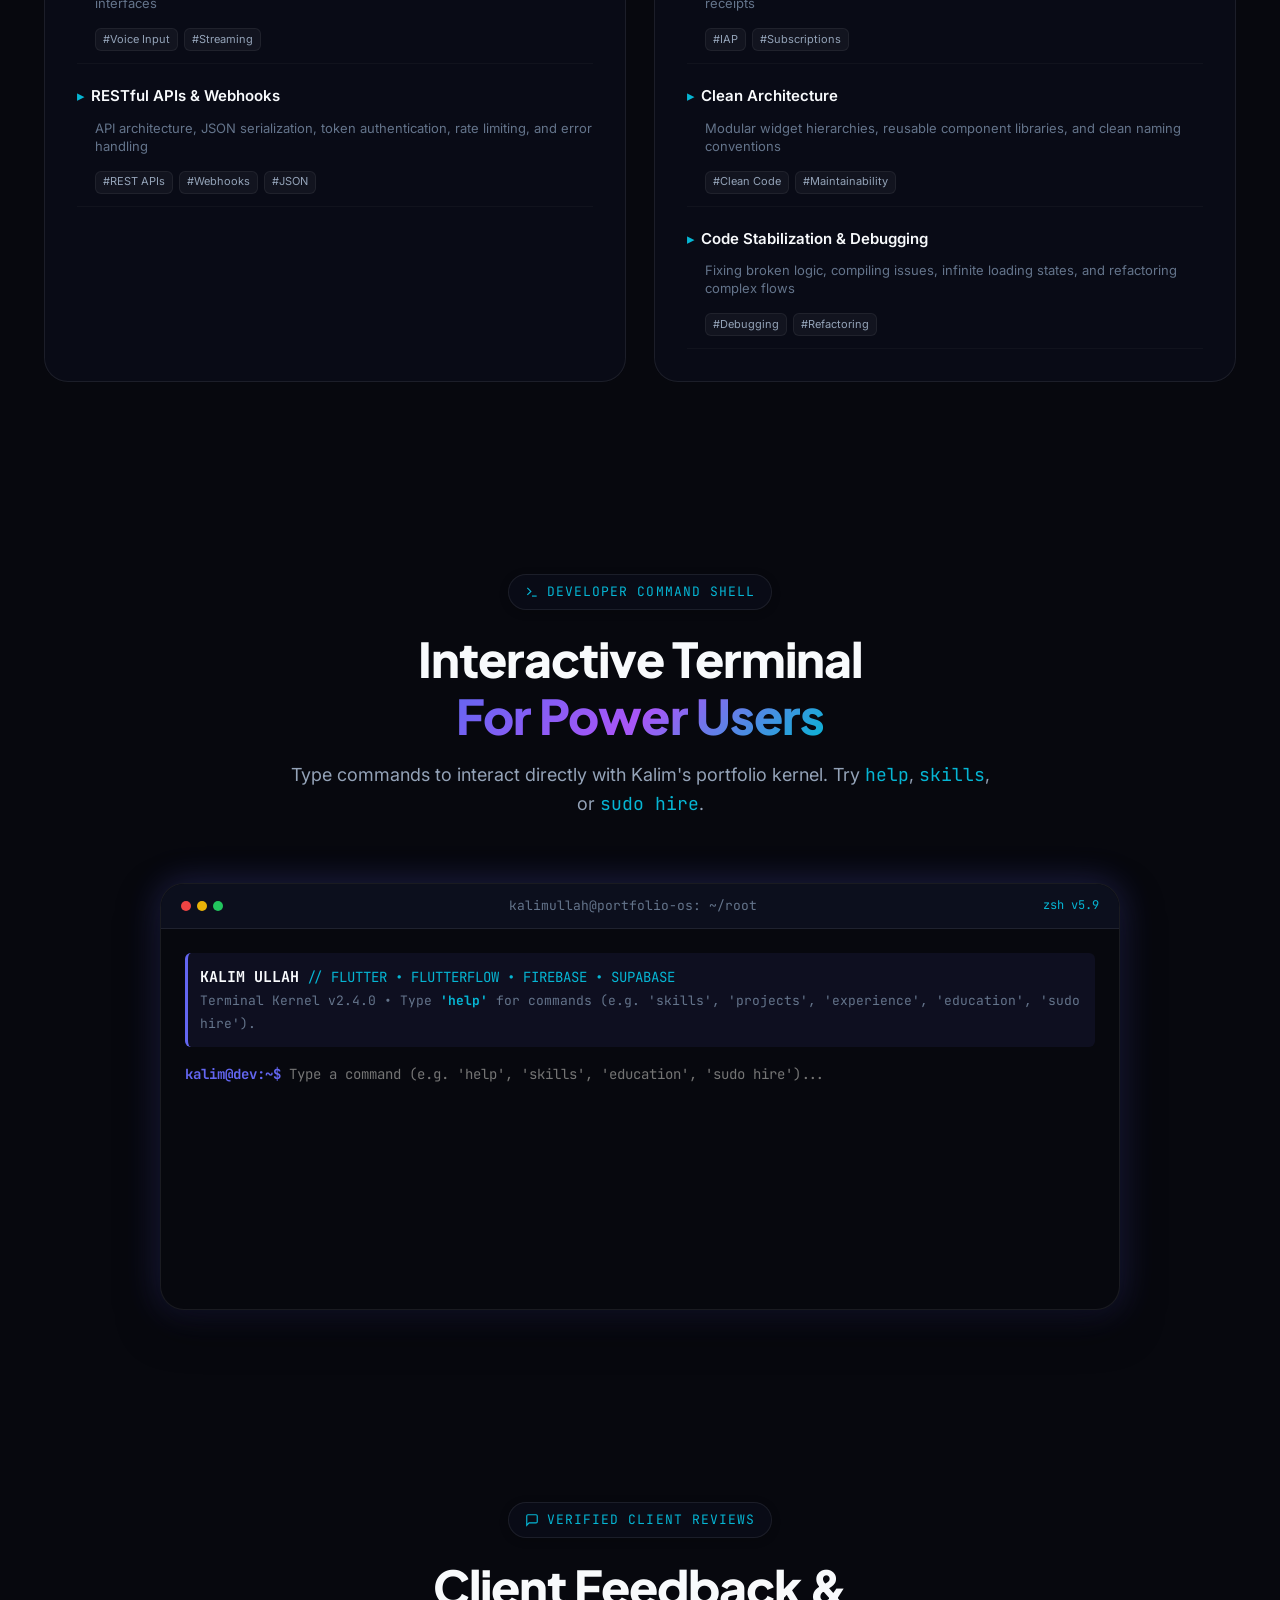
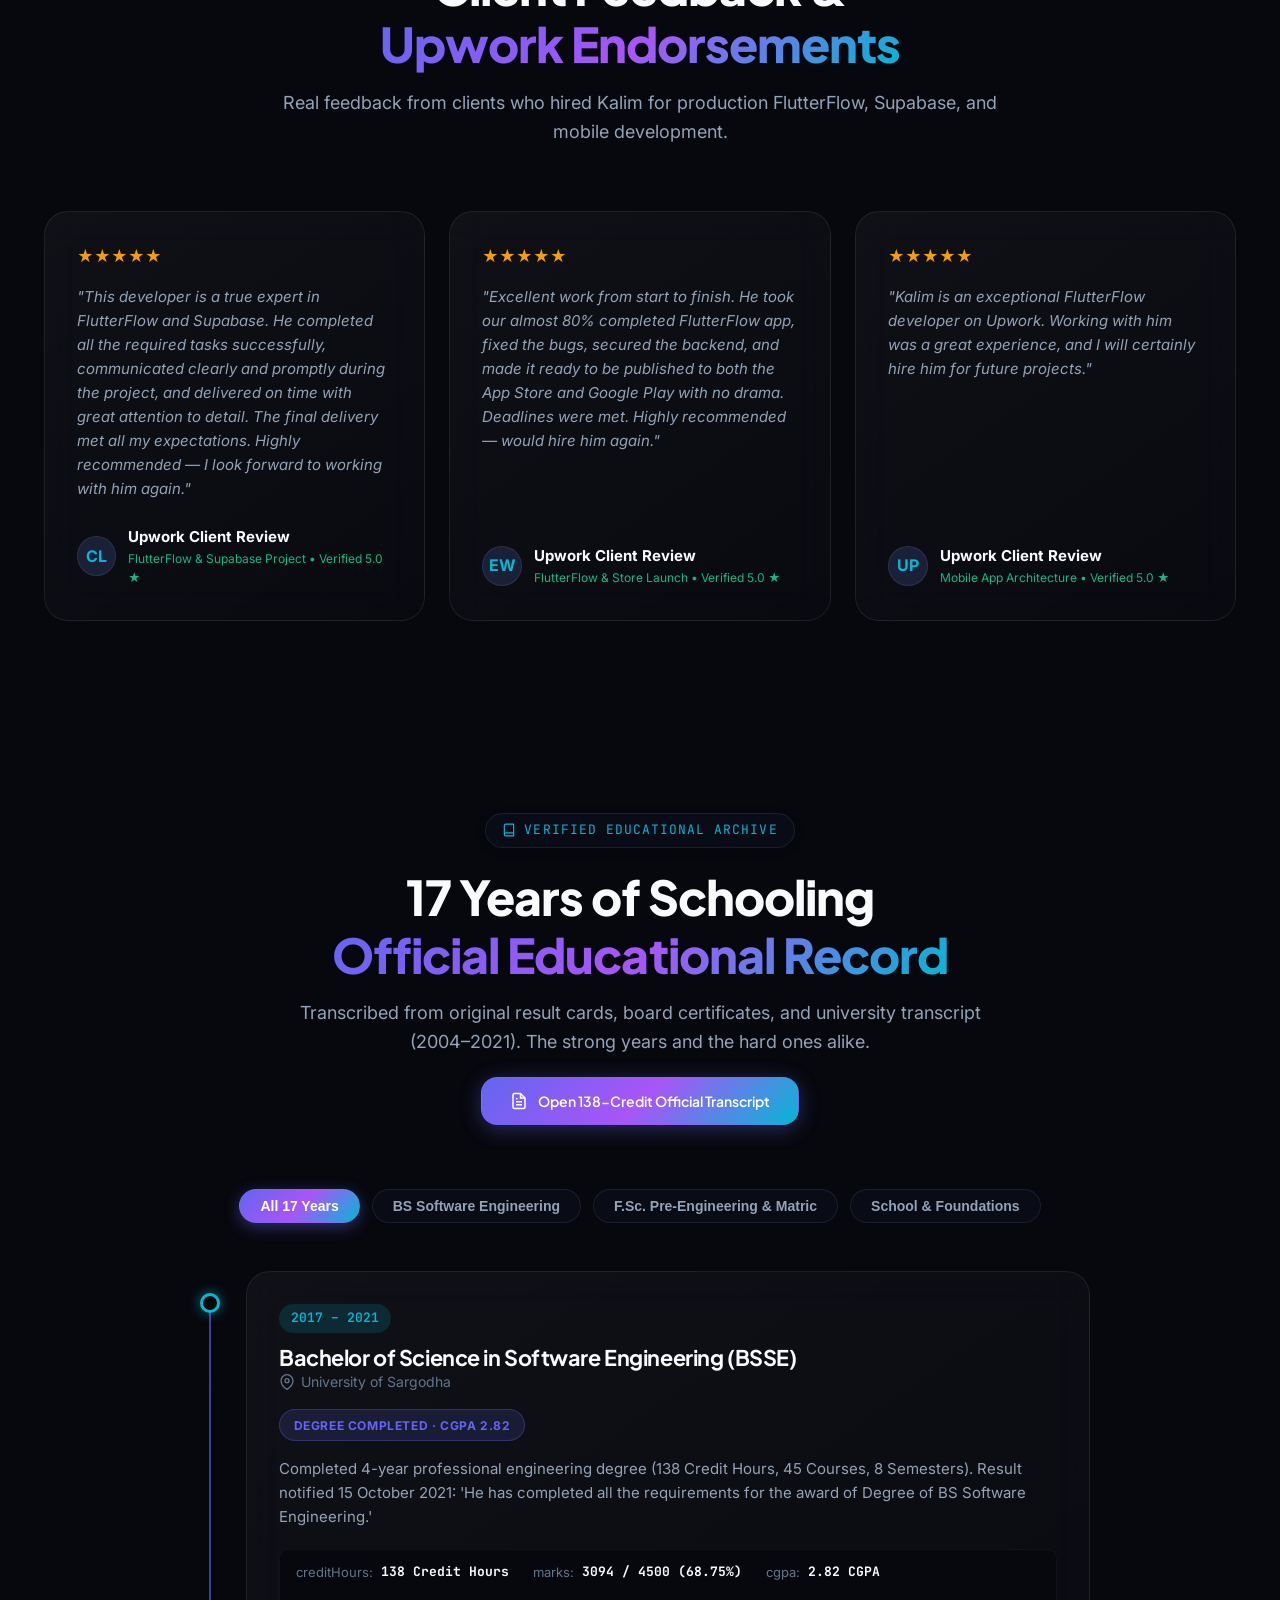
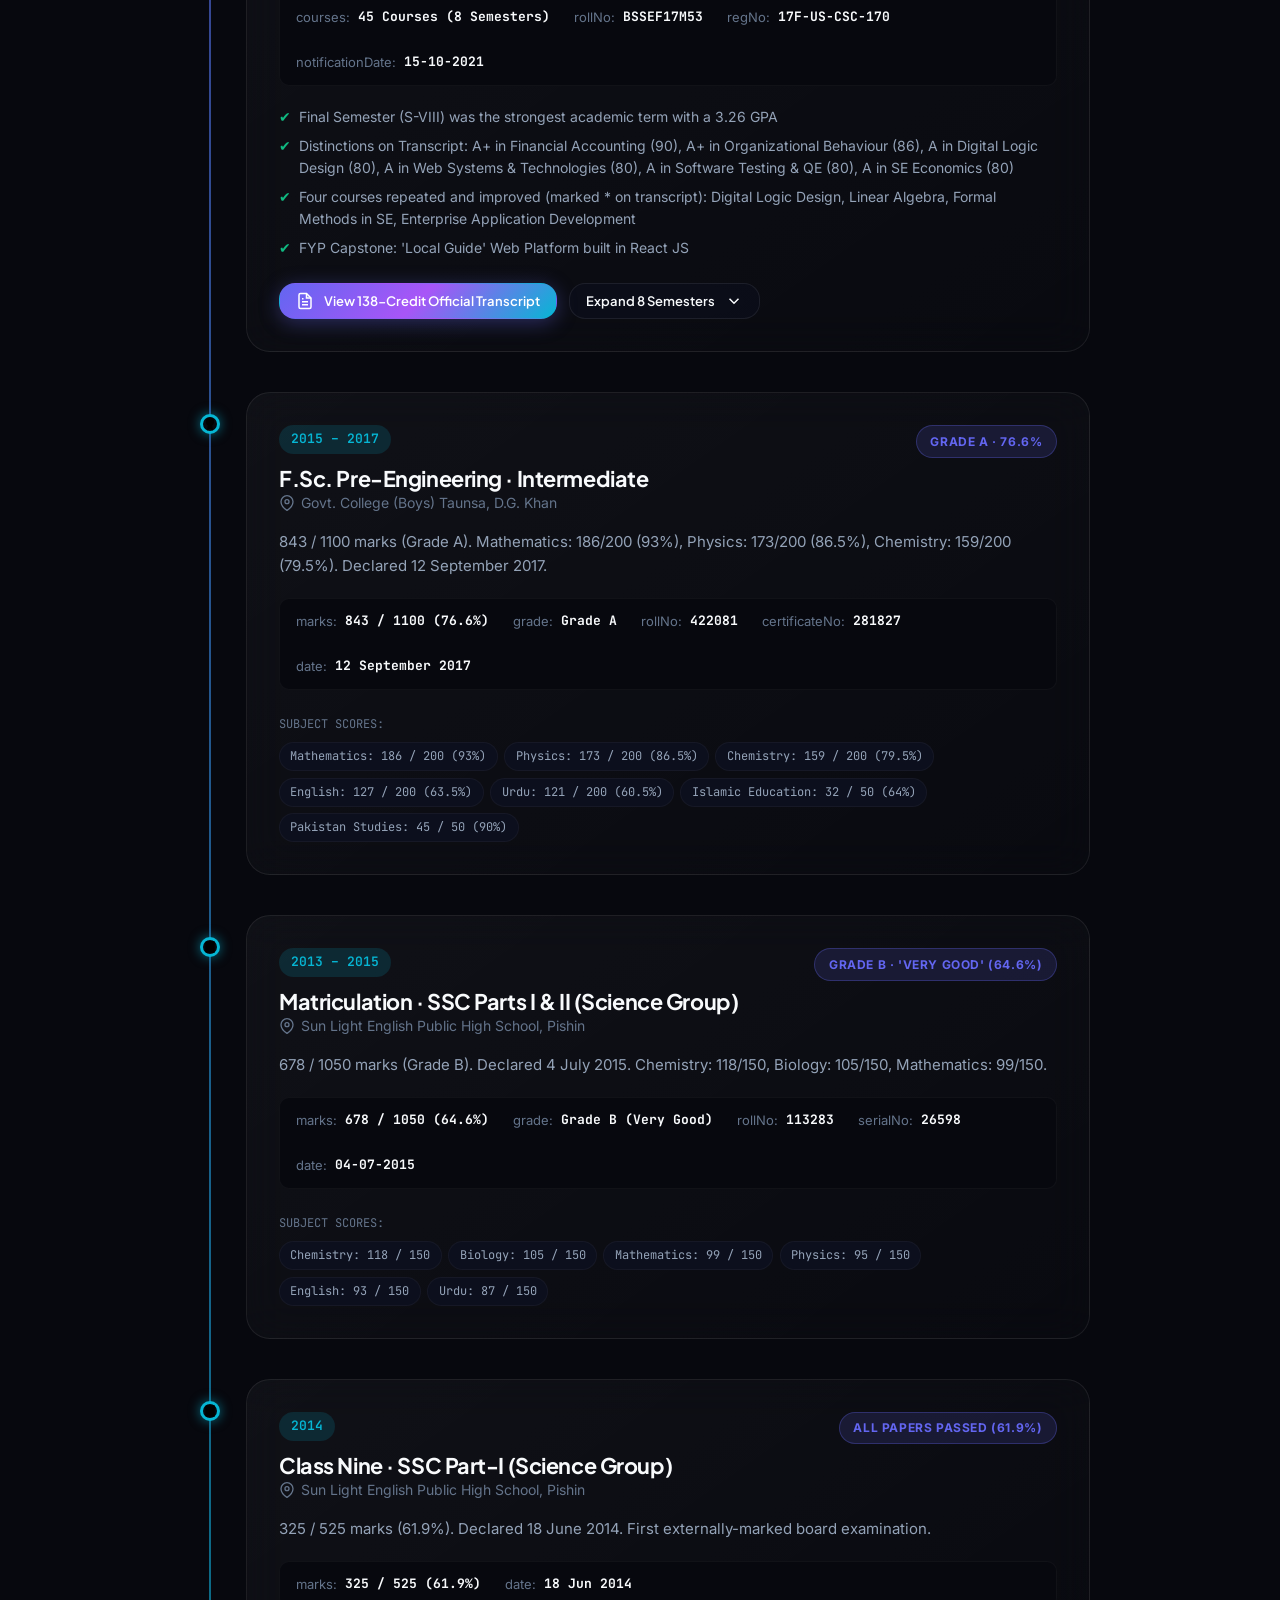
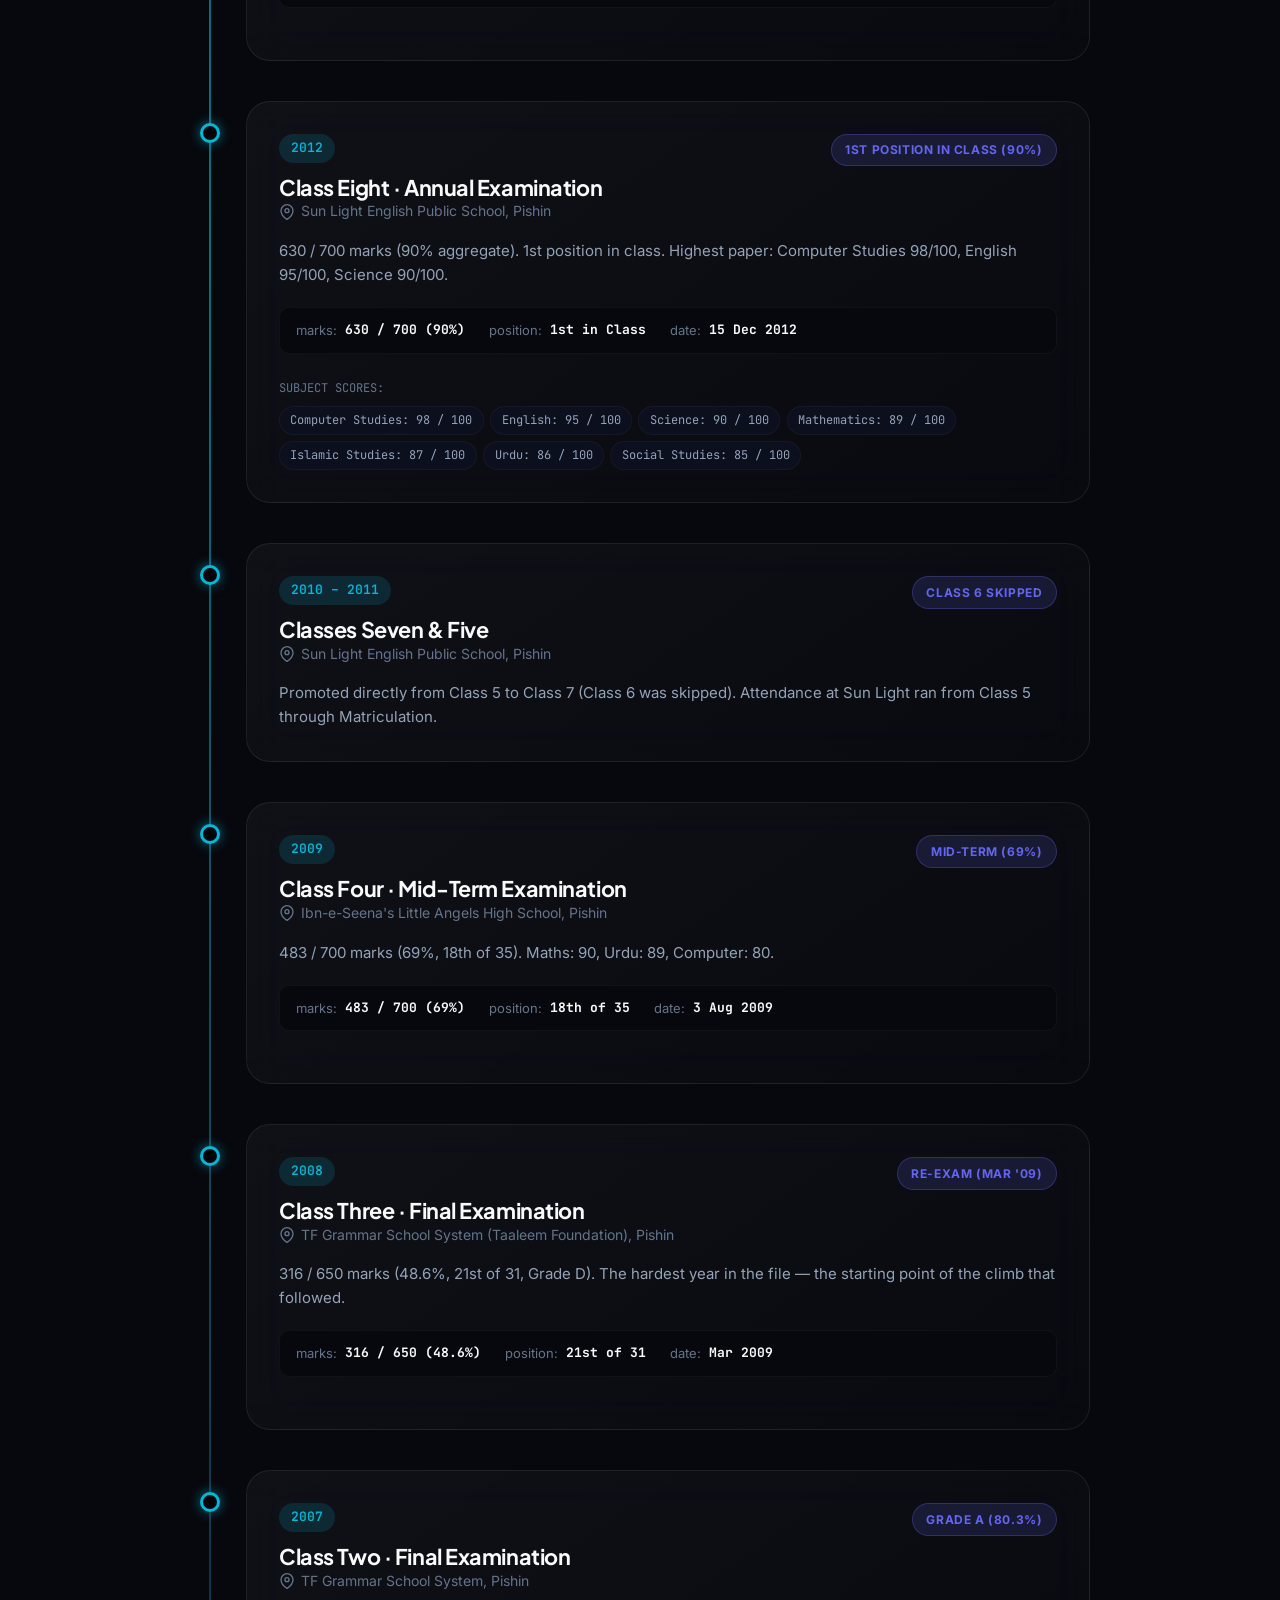
==== commit 5c34d04a: "fix(footer): redesign mobile footer with glass cards, 2-column link matrix, and terminal HUD" ====
--- a/index.html
+++ b/index.html
@@ -823,8 +823,9 @@
     <div class="container">
       
       <div class="footer-grid">
-        <div>
-          <a href="#hero" class="brand-badge" style="display:inline-flex;margin-bottom:1.25rem;">
+        <!-- Brand Column -->
+        <div class="footer-brand-card">
+          <a href="#hero" class="brand-badge" style="display:inline-flex;margin-bottom:1rem;">
             <div class="brand-avatar-box">
               <img src="assets/images/kalim-avatar.jpg" alt="Kalim Ullah" class="brand-avatar-img">
               <span class="brand-status-dot"></span>
@@ -834,43 +835,62 @@
               <span class="brand-sub">Flutter · Backend</span>
             </div>
           </a>
-          <p style="font-size:0.875rem;color:var(--text-secondary);max-width:320px;">
-            Software Engineer & Flutter Specialist. Architecting high-performance digital experiences with precision and academic integrity.
+          <p class="footer-brand-bio">
+            Senior Software Engineer & Flutter Specialist. Architecting high-performance digital experiences with precision and academic integrity.
           </p>
-        </div>
-
-        <div>
-          <h4 style="font-size:0.9375rem;margin-bottom:1rem;color:var(--text-primary);">Navigation</h4>
-          <ul style="list-style:none;display:flex;flex-direction:column;gap:0.5rem;font-size:0.875rem;">
-            <li><a href="#hero" class="footer-link">Home</a></li>
-            <li><a href="#about" class="footer-link">Overview & Tenets</a></li>
-            <li><a href="#projects" class="footer-link">Projects</a></li>
-            <li><a href="#experience" class="footer-link">Work Experience</a></li>
-            <li><a href="#skills" class="footer-link">Skills & Stack</a></li>
-            <li><a href="#education" class="footer-link">Education Record</a></li>
-            <li><a href="https://www.upwork.com/freelancers/kalimullahdev" target="_blank" style="color:var(--accent-cyan);font-weight:600;">Hire on Upwork ↗</a></li>
-          </ul>
-        </div>
-
-        <div>
-          <h4 style="font-size:0.9375rem;margin-bottom:1rem;color:var(--text-primary);">Credentials</h4>
-          <ul style="list-style:none;display:flex;flex-direction:column;gap:0.5rem;font-size:0.875rem;">
-            <li><a href="#education" onclick="openTranscriptModal()" style="color:var(--accent-cyan);">138-Hr Transcript</a></li>
-            <li><a href="#education" onclick="openCertificateModal('bsse')" style="color:var(--text-secondary);">BSSE Degree</a></li>
-            <li><a href="#education" onclick="openCertificateModal('fsc')" style="color:var(--text-secondary);">FSc Pre-Engineering</a></li>
-            <li><a href="#education" onclick="openCertificateModal('class8')" style="color:var(--text-secondary);">Class 8 1st Position</a></li>
-          </ul>
-        </div>
-
-        <div>
-          <h4 style="font-size:0.9375rem;margin-bottom:1rem;color:var(--text-primary);">System Diagnostics</h4>
-          <div style="display:flex;flex-direction:column;gap:0.4rem;font-size:0.8125rem;font-family:var(--font-mono);">
+          <div style="margin-top:1.25rem;">
+            <a href="https://www.upwork.com/freelancers/kalimullahdev" target="_blank" class="btn btn-primary" style="font-size:0.8125rem;padding:0.5rem 1.1rem;display:inline-flex;align-items:center;gap:0.5rem;">
+              <span>Hire Kalim on Upwork</span>
+              <svg width="13" height="13" viewBox="0 0 24 24" fill="none" stroke="currentColor" stroke-width="2"><path d="M18 13v6a2 2 0 0 1-2 2H5a2 2 0 0 1-2-2V8a2 2 0 0 1 2-2h6"></path><polyline points="15 3 21 3 21 9"></polyline><line x1="10" y1="14" x2="21" y2="3"></line></svg>
+            </a>
+          </div>
+        </div>
+
+        <!-- Links Group (2 Columns on Mobile & Tablet) -->
+        <div class="footer-links-group">
+          <!-- Navigation -->
+          <div class="footer-col">
+            <h4 class="footer-col-title">Navigation</h4>
+            <ul class="footer-nav-list">
+              <li><a href="#hero" class="footer-link">Home</a></li>
+              <li><a href="#about" class="footer-link">Overview & Tenets</a></li>
+              <li><a href="#projects" class="footer-link">Projects</a></li>
+              <li><a href="#experience" class="footer-link">Work Experience</a></li>
+              <li><a href="#skills" class="footer-link">Skills & Stack</a></li>
+              <li><a href="#education" class="footer-link">Education Record</a></li>
+            </ul>
+          </div>
+
+          <!-- Credentials -->
+          <div class="footer-col">
+            <h4 class="footer-col-title">Credentials</h4>
+            <ul class="footer-nav-list">
+              <li><a href="#education" onclick="openTranscriptModal()" class="footer-link" style="color:var(--accent-cyan);font-weight:600;">138-Hr Transcript</a></li>
+              <li><a href="#education" onclick="openCertificateModal('bsse')" class="footer-link">BSSE Degree</a></li>
+              <li><a href="#education" onclick="openCertificateModal('fsc')" class="footer-link">FSc Pre-Eng</a></li>
+              <li><a href="#education" onclick="openCertificateModal('class8')" class="footer-link">Class 8 1st Pos</a></li>
+            </ul>
+          </div>
+        </div>
+
+        <!-- System Diagnostics Terminal HUD -->
+        <div class="footer-diagnostics-card">
+          <div class="footer-diag-header">
+            <div class="traffic-dots">
+              <span class="dot dot-red" style="width:7px;height:7px;"></span>
+              <span class="dot dot-yellow" style="width:7px;height:7px;"></span>
+              <span class="dot dot-green" style="width:7px;height:7px;"></span>
+            </div>
+            <span style="font-family:var(--font-mono);font-size:0.6875rem;color:var(--text-muted);">system.status</span>
+          </div>
+          <div class="footer-diag-body">
             <div style="display:flex;align-items:center;gap:0.5rem;">
               <span class="pulse-dot"></span>
-              <span style="color:var(--accent-emerald);">Engine: FlutterFlow Live</span>
-            </div>
-            <div style="color:var(--text-muted);">Runtime: Flutter 3.x / Dart</div>
-            <div style="color:var(--text-muted);">Renderer: CanvasKit / WebGL</div>
+              <span style="color:var(--accent-emerald);font-weight:600;">Engine: FlutterFlow Live</span>
+            </div>
+            <div style="color:var(--text-secondary);">Runtime: Flutter 3.x / Dart</div>
+            <div style="color:var(--text-secondary);">Renderer: CanvasKit / WebGL</div>
+            <div style="color:var(--text-muted);font-size:0.6875rem;margin-top:0.25rem;">● Architecture: Domain-Driven</div>
           </div>
         </div>
       </div>
--- a/css/components.css
+++ b/css/components.css
@@ -1865,10 +1865,10 @@
   animation: floatSlow 3s ease-in-out infinite;
 }
 
-/* Footer Diagnostics */
+/* Footer Diagnostics & Architecture */
 .site-footer {
   border-top: 1px solid var(--glass-border);
-  padding: 4rem 0 2rem 0;
+  padding: 4.5rem 0 2.5rem 0;
   background: var(--bg-primary);
   position: relative;
   z-index: 1;
@@ -1876,21 +1876,78 @@
 
 .footer-grid {
   display: grid;
-  grid-template-columns: 1.5fr repeat(3, 1fr);
-  gap: 3rem;
-  margin-bottom: 3rem;
+  grid-template-columns: 1.3fr 1.7fr 1fr;
+  gap: 2.5rem;
+  margin-bottom: 3.5rem;
+}
+
+.footer-brand-bio {
+  font-size: 0.875rem;
+  color: var(--text-secondary);
+  line-height: 1.6;
+  max-width: 340px;
+}
+
+.footer-links-group {
+  display: grid;
+  grid-template-columns: 1fr 1fr;
+  gap: 2rem;
+}
+
+.footer-col-title {
+  font-size: 0.875rem;
+  font-weight: 700;
+  text-transform: uppercase;
+  letter-spacing: 0.05em;
+  color: var(--text-primary);
+  margin-bottom: 1.25rem;
+}
+
+.footer-nav-list {
+  list-style: none;
+  display: flex;
+  flex-direction: column;
+  gap: 0.65rem;
 }
 
 .footer-link {
   color: var(--text-secondary);
   text-decoration: none;
-  transition: color var(--transition-fast), padding-left var(--transition-fast);
+  transition: all var(--transition-fast);
   display: inline-block;
+  font-size: 0.875rem;
 }
 
 .footer-link:hover {
   color: var(--accent-cyan);
-  padding-left: 4px;
+  transform: translateX(4px);
+}
+
+.footer-diagnostics-card {
+  background: #080c18;
+  border: 1px solid var(--glass-border);
+  border-radius: var(--radius-md);
+  padding: 1.25rem;
+  display: flex;
+  flex-direction: column;
+  gap: 0.75rem;
+  height: fit-content;
+}
+
+.footer-diag-header {
+  display: flex;
+  align-items: center;
+  justify-content: space-between;
+  padding-bottom: 0.6rem;
+  border-bottom: 1px solid rgba(255, 255, 255, 0.06);
+}
+
+.footer-diag-body {
+  display: flex;
+  flex-direction: column;
+  gap: 0.4rem;
+  font-size: 0.75rem;
+  font-family: var(--font-mono);
 }
 
 .footer-bottom-bar {
@@ -1898,7 +1955,7 @@
   align-items: center;
   justify-content: space-between;
   padding-top: 2rem;
-  border-top: 1px solid rgba(255, 255, 255, 0.04);
+  border-top: 1px solid rgba(255, 255, 255, 0.06);
   font-size: 0.8125rem;
   color: var(--text-muted);
   flex-wrap: wrap;
@@ -1908,7 +1965,8 @@
 .diagnostics-strip {
   display: flex;
   align-items: center;
-  gap: 1.25rem;
+  gap: 1rem;
   font-family: var(--font-mono);
   font-size: 0.75rem;
-}
+  color: var(--text-muted);
+}
--- a/css/responsive.css
+++ b/css/responsive.css
@@ -587,7 +587,32 @@
 
   .footer-grid {
     grid-template-columns: 1fr;
-    gap: 2rem;
+    gap: 1.5rem;
+  }
+
+  .footer-brand-card {
+    background: rgba(255, 255, 255, 0.02);
+    border: 1px solid var(--glass-border);
+    border-radius: var(--radius-lg);
+    padding: 1.5rem 1.25rem;
+  }
+
+  .footer-brand-bio {
+    max-width: 100%;
+  }
+
+  .footer-links-group {
+    grid-template-columns: 1fr 1fr;
+    gap: 1.25rem;
+    background: rgba(255, 255, 255, 0.02);
+    border: 1px solid var(--glass-border);
+    border-radius: var(--radius-lg);
+    padding: 1.5rem 1.25rem;
+  }
+
+  .footer-diagnostics-card {
+    border-radius: var(--radius-lg);
+    padding: 1.25rem;
   }
 
   .footer-bottom-bar {
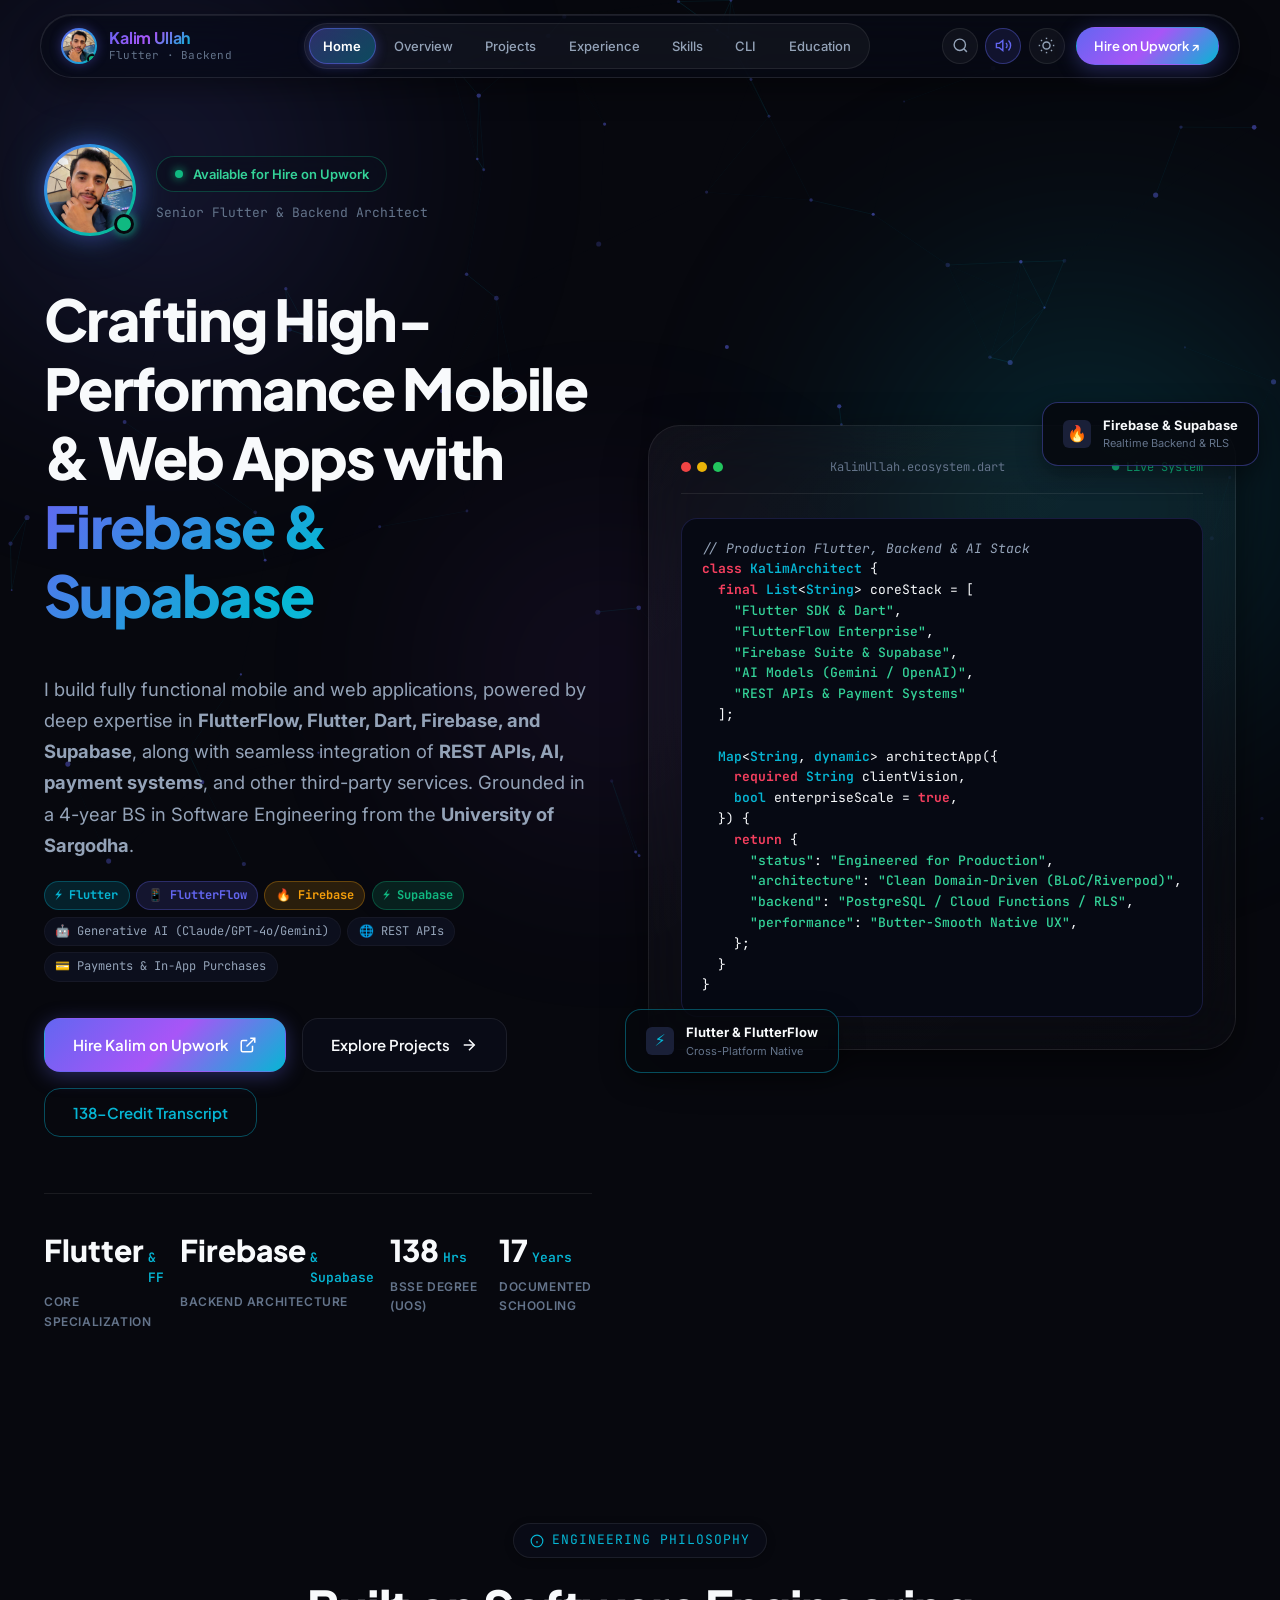
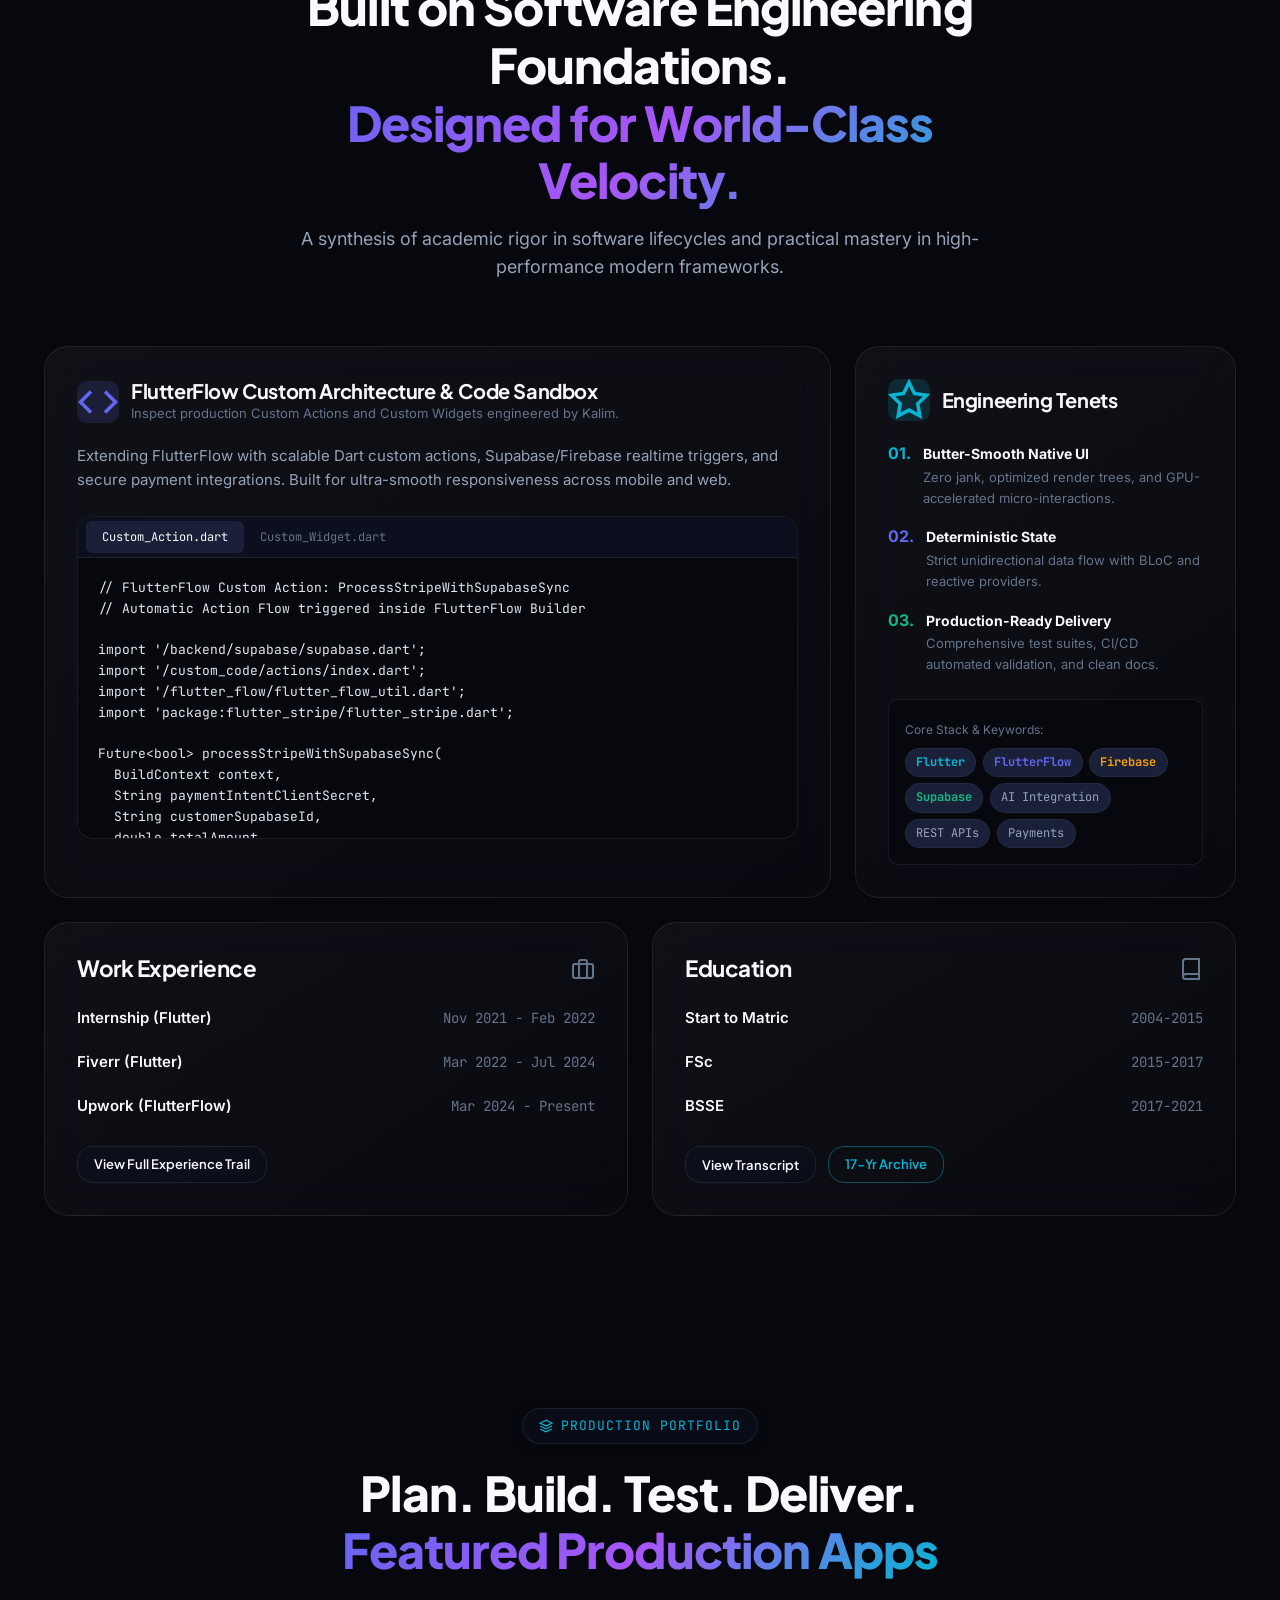
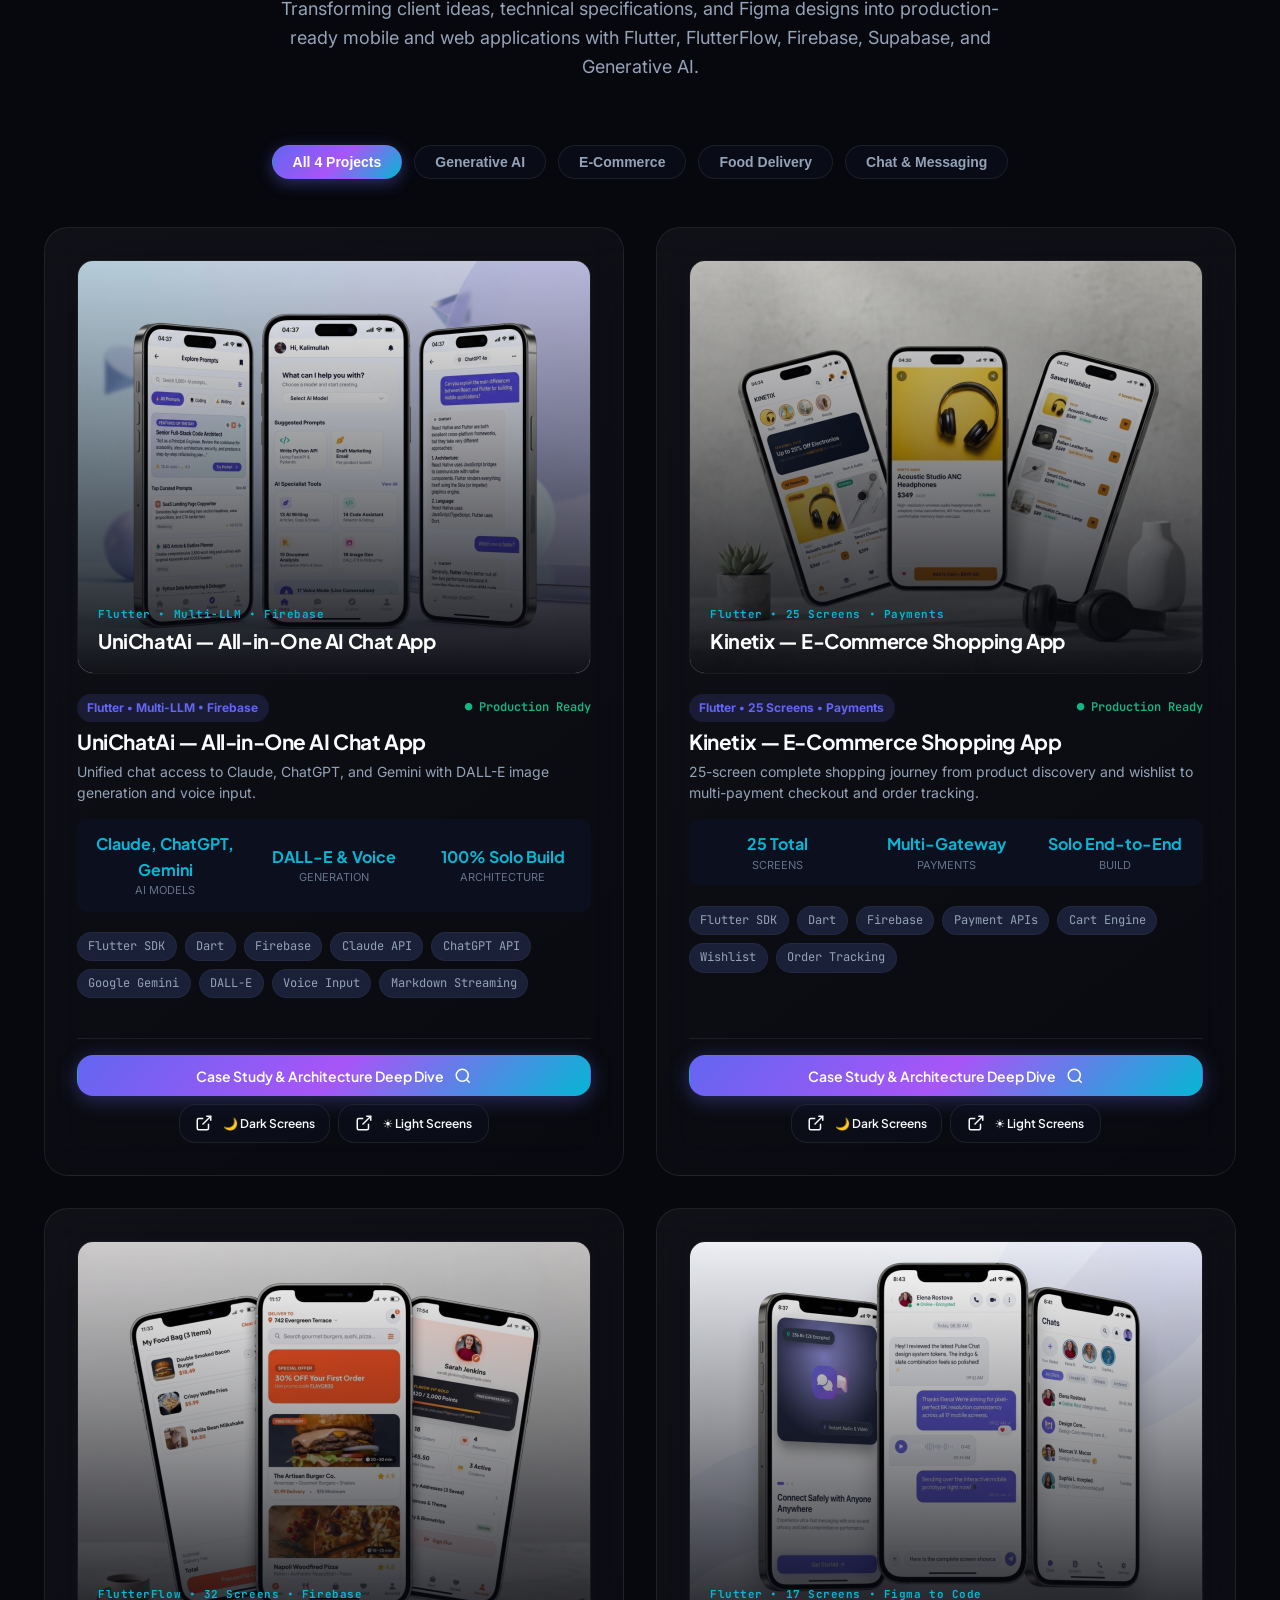
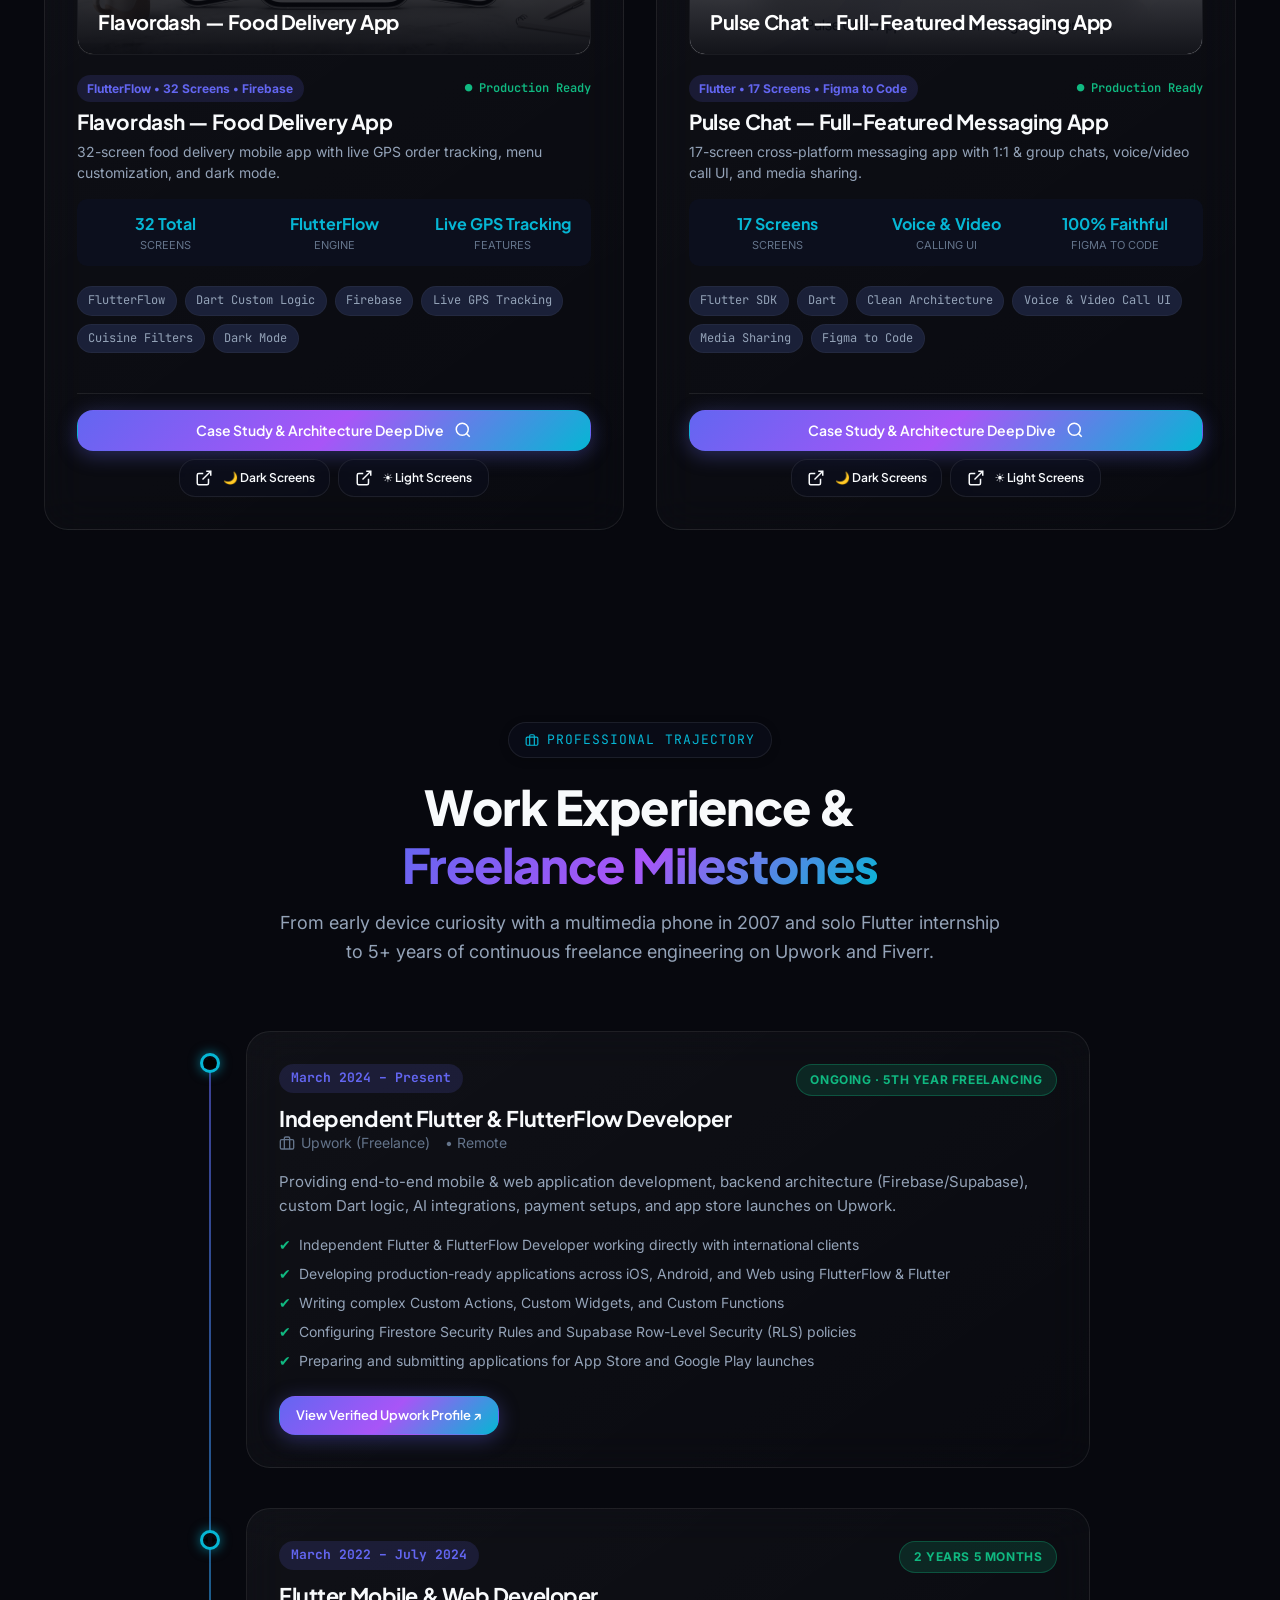
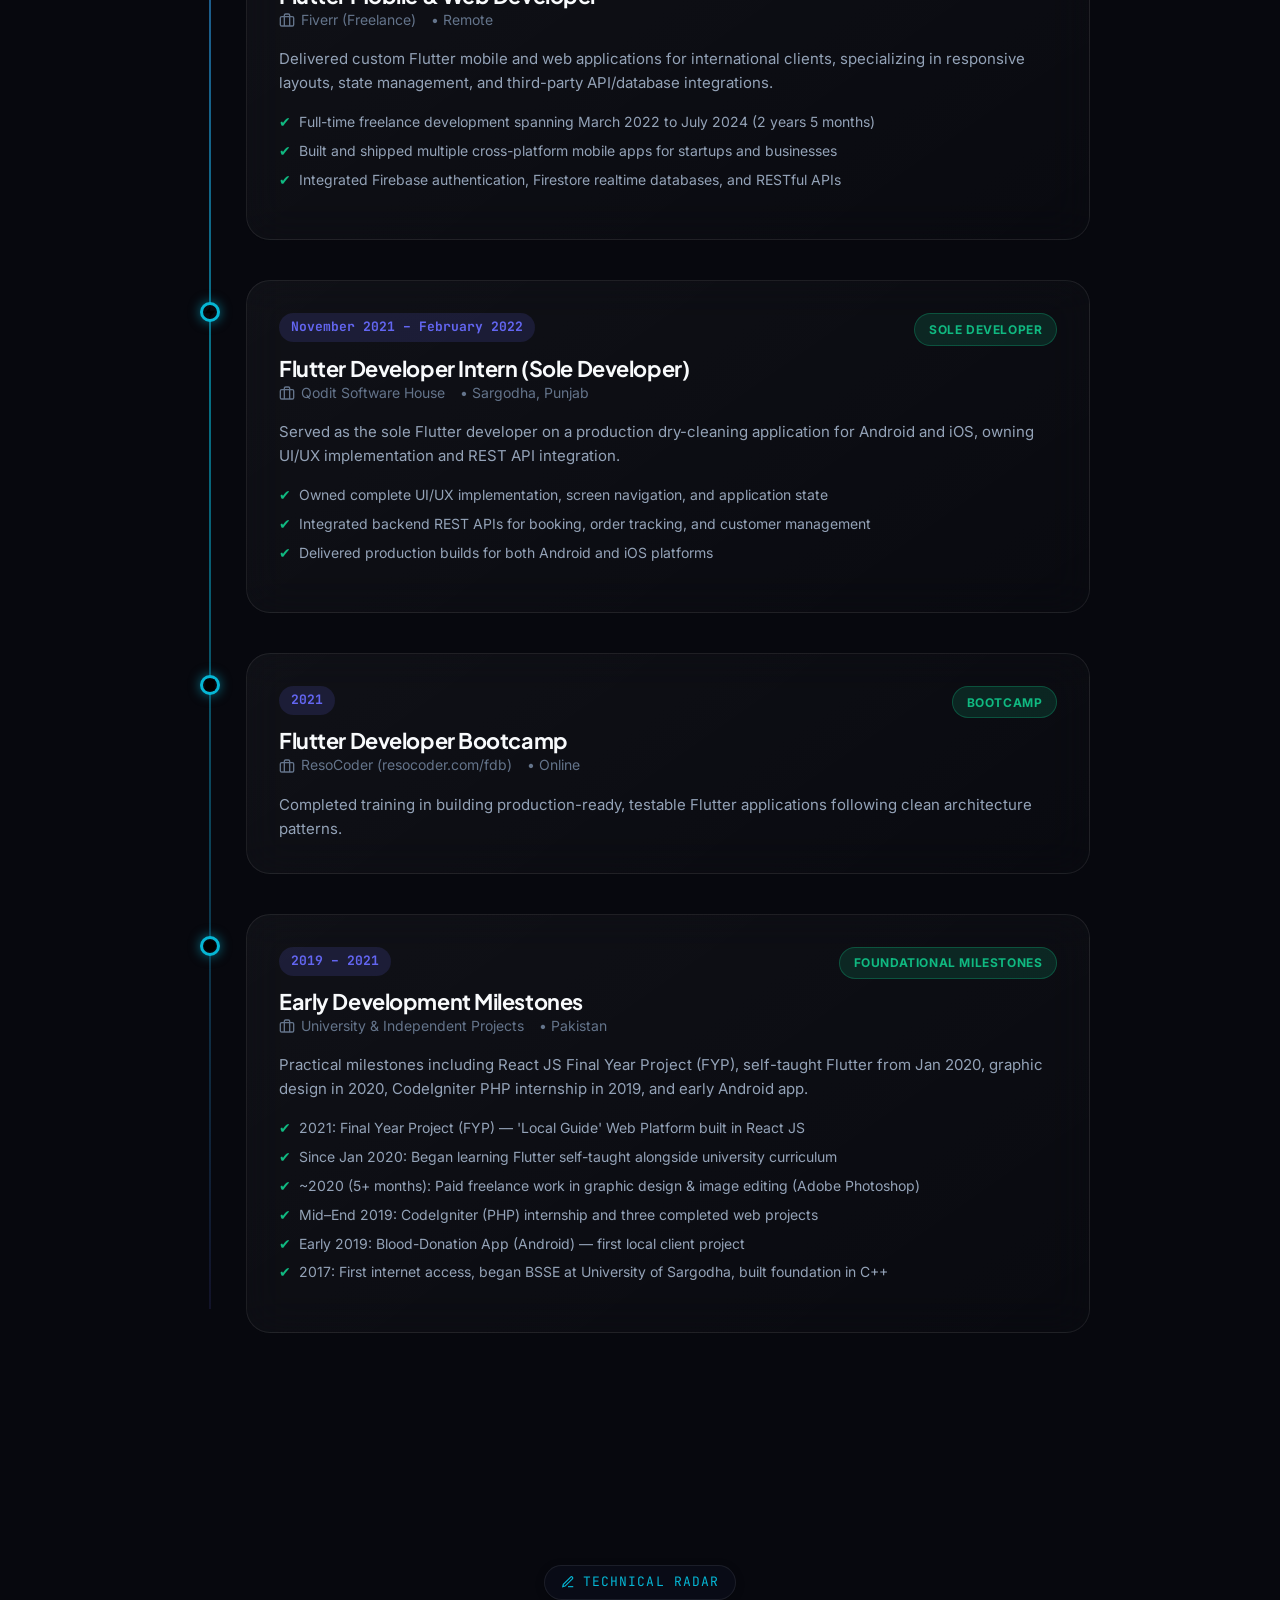
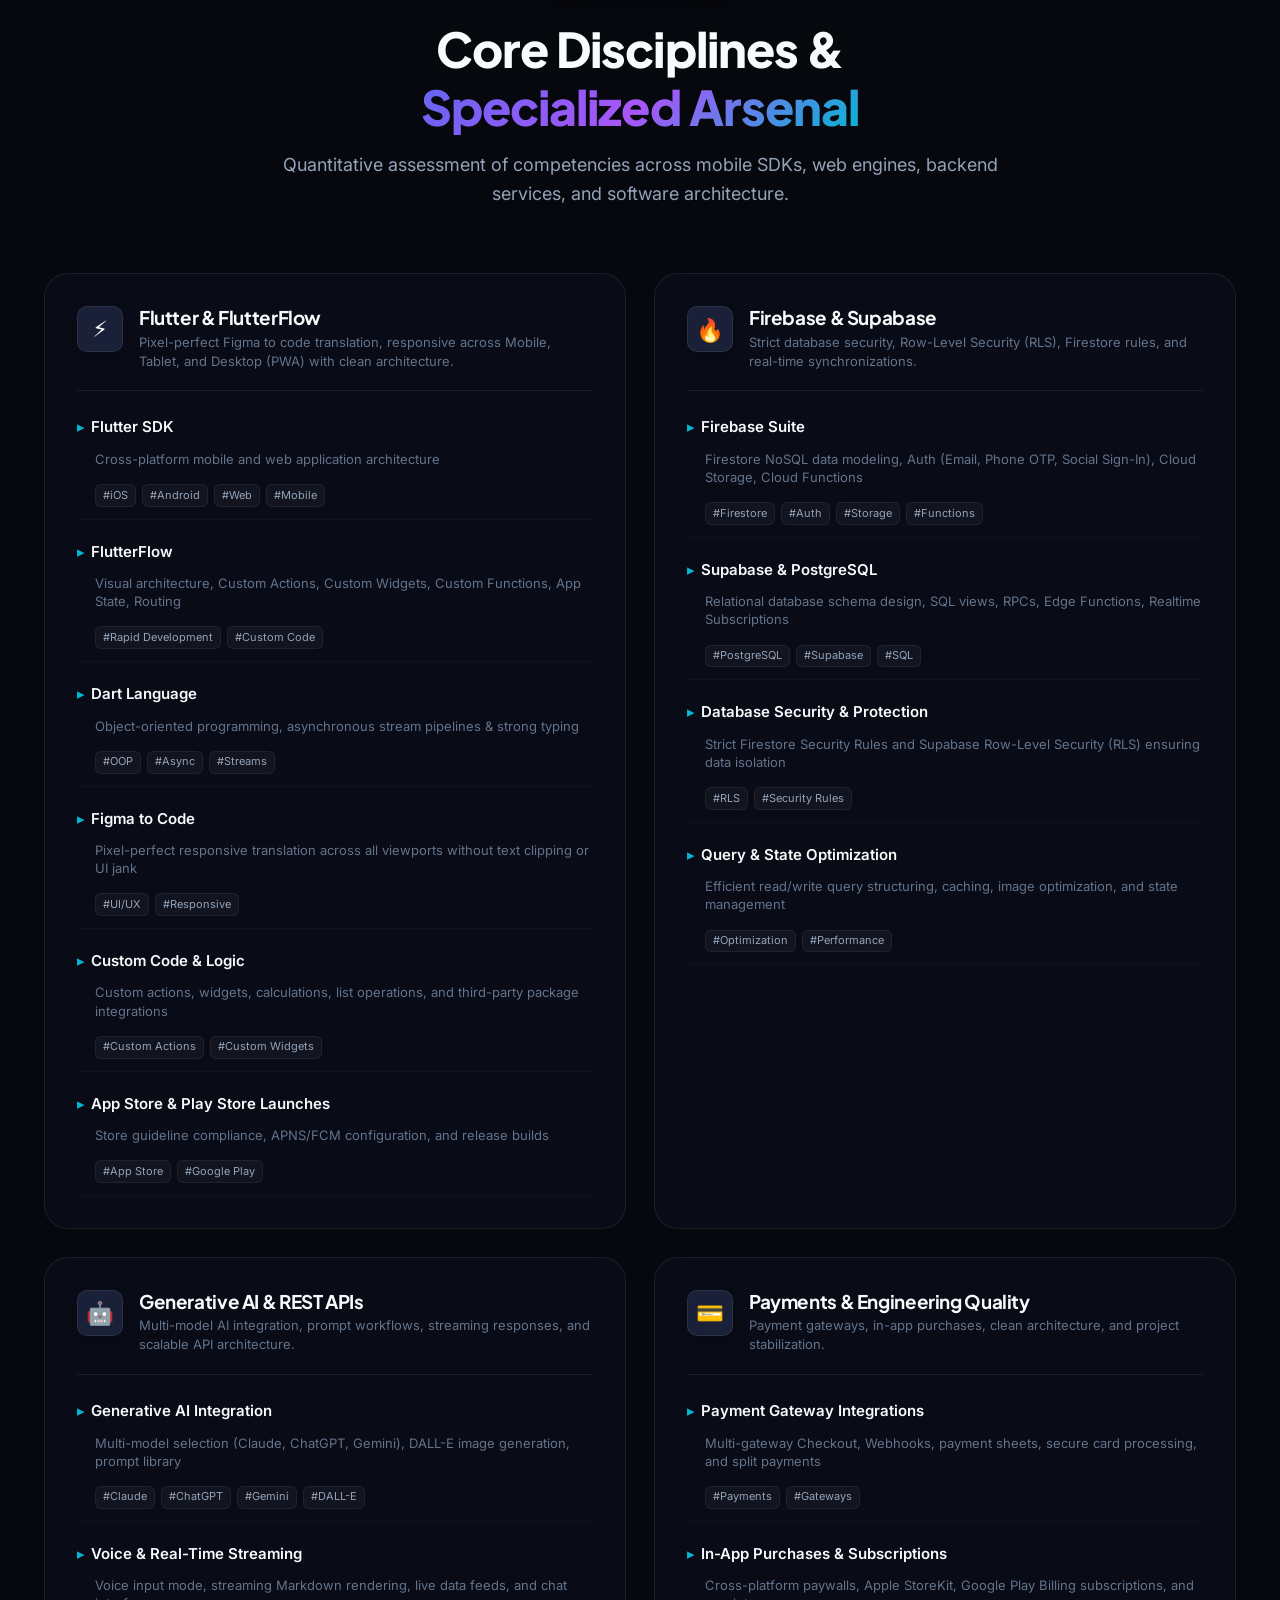
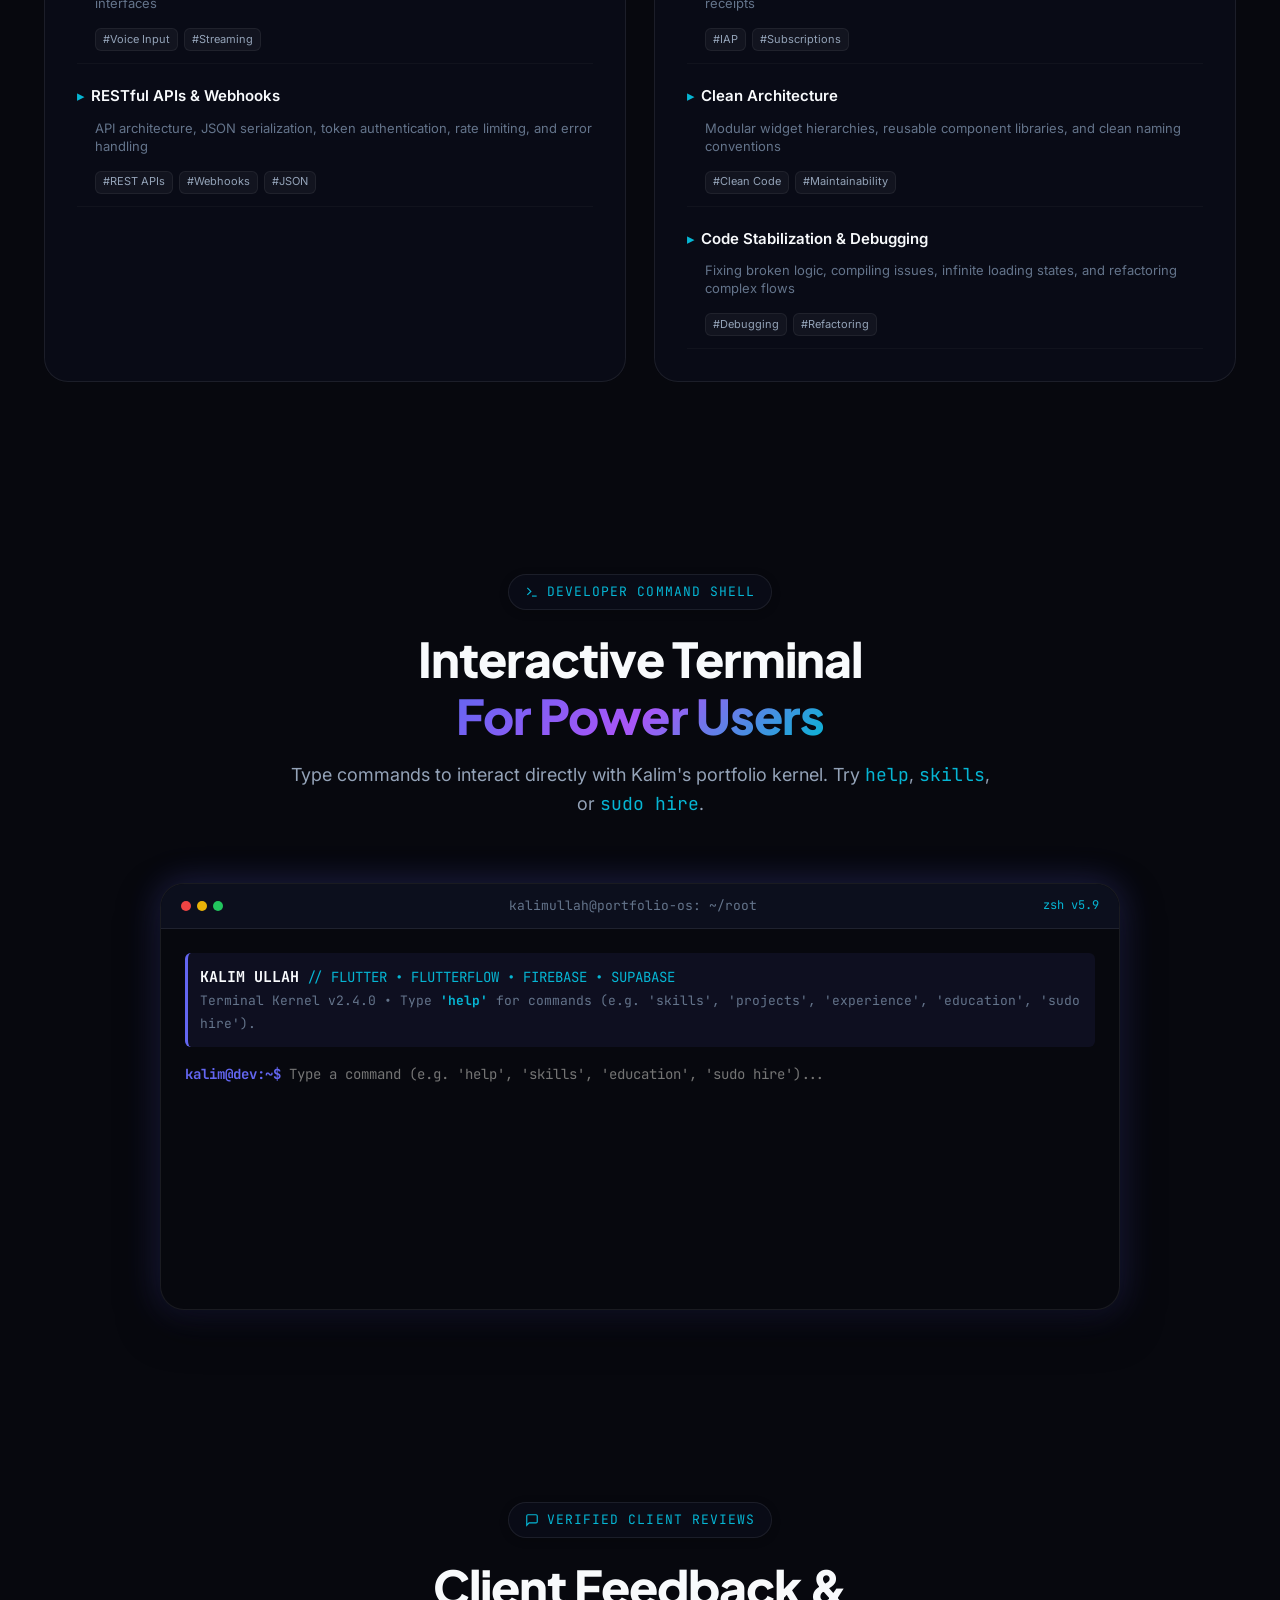
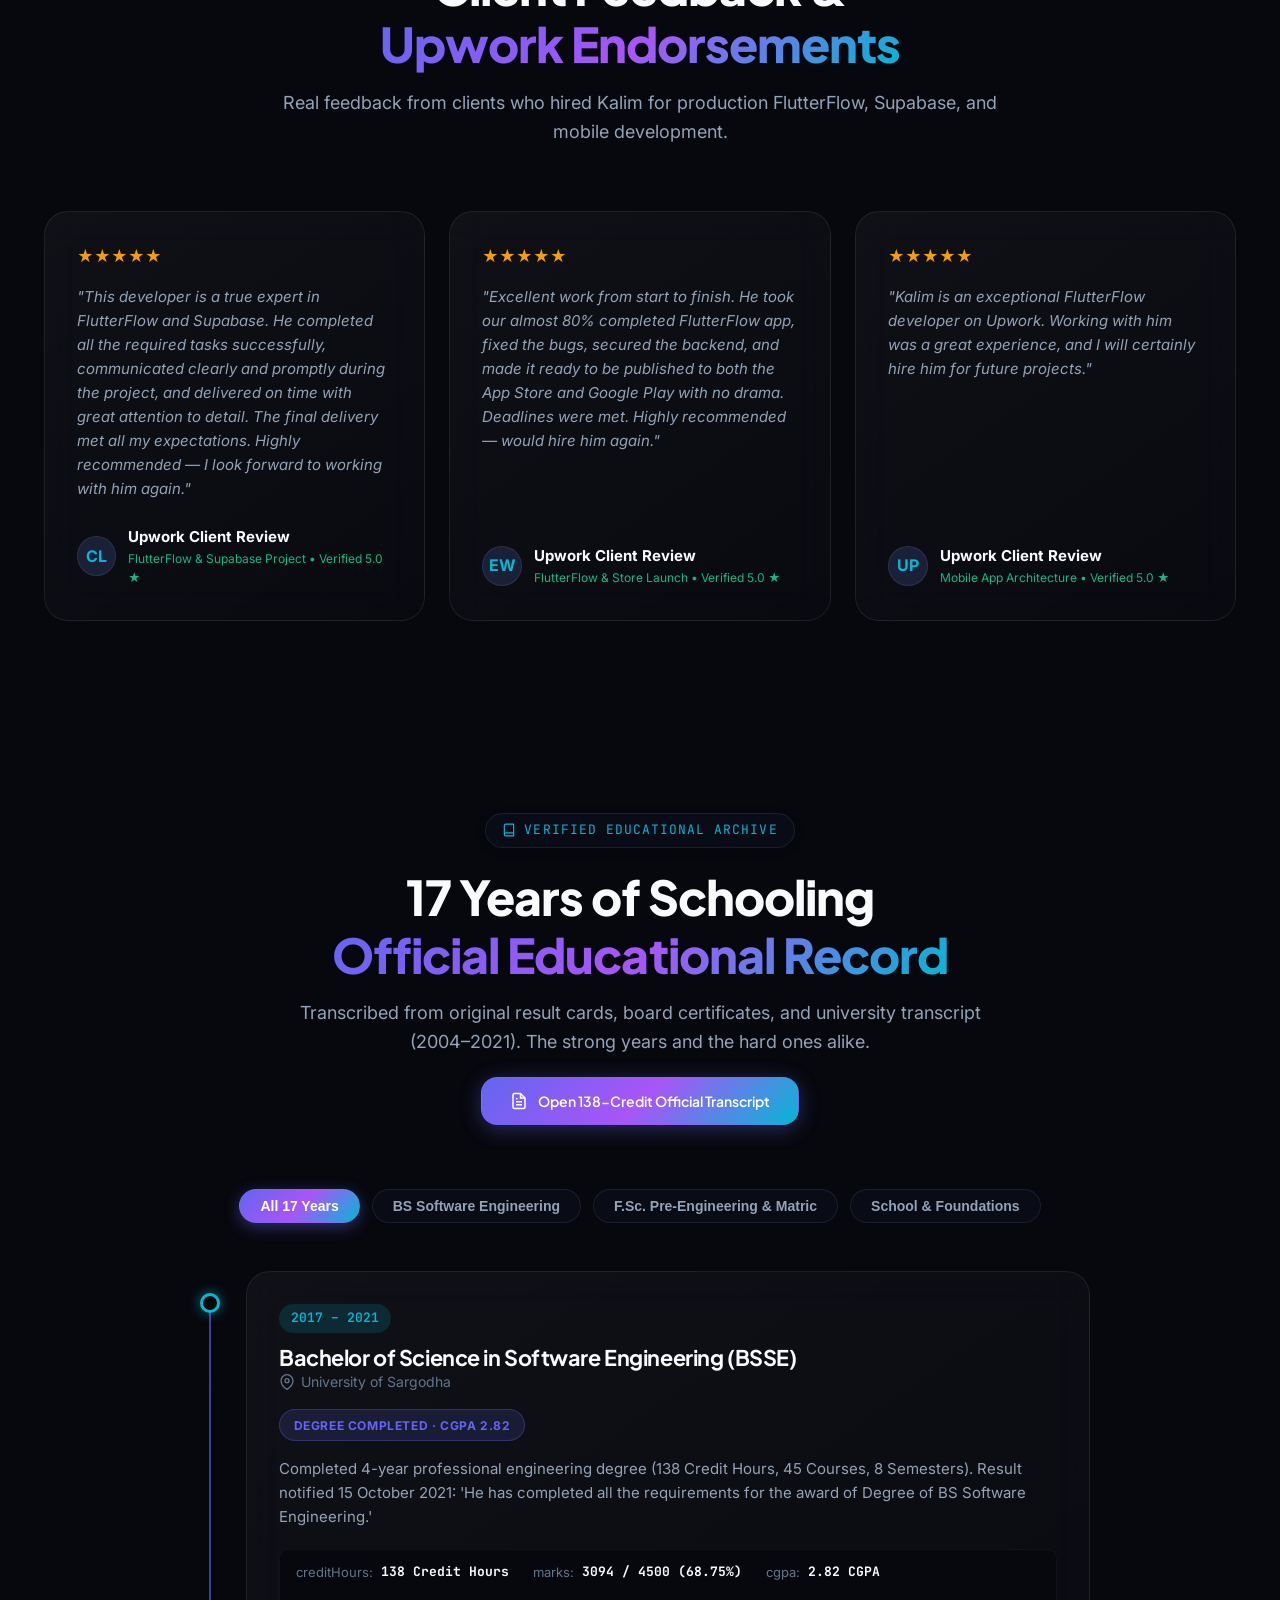
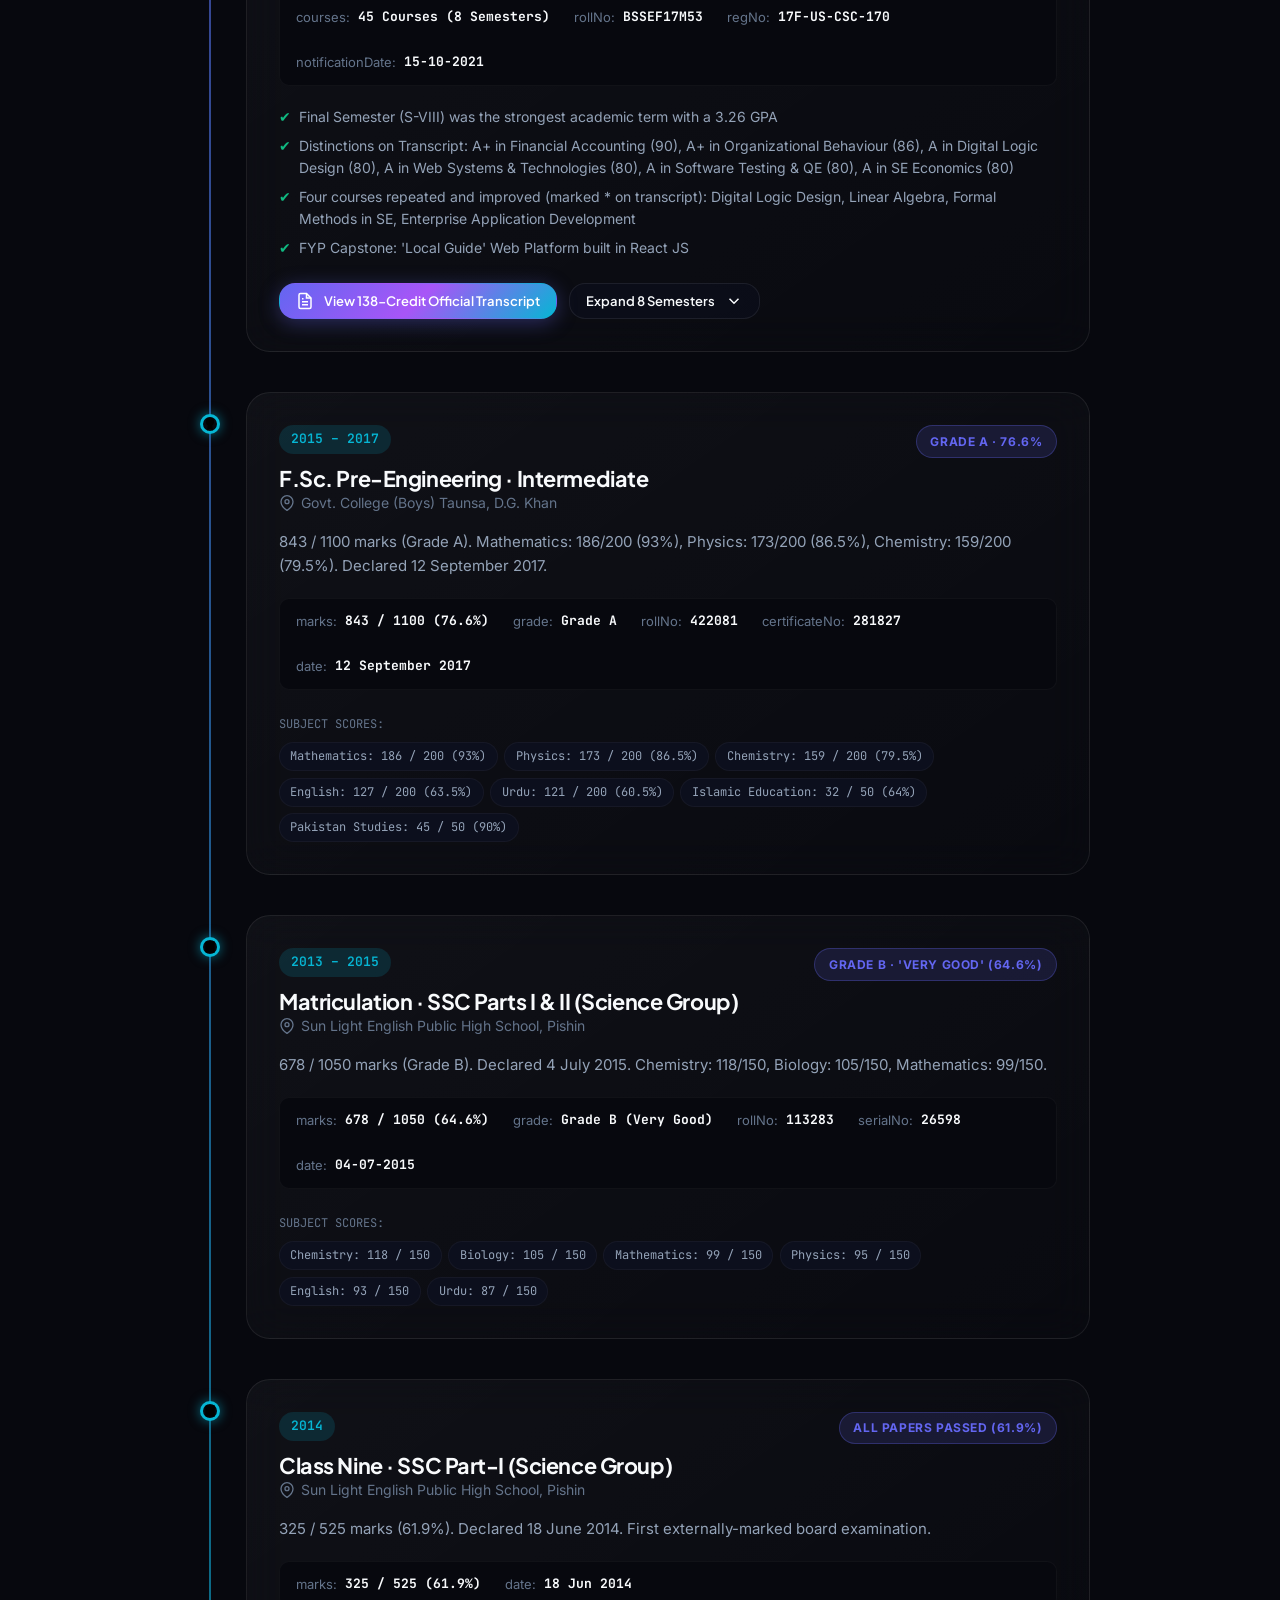
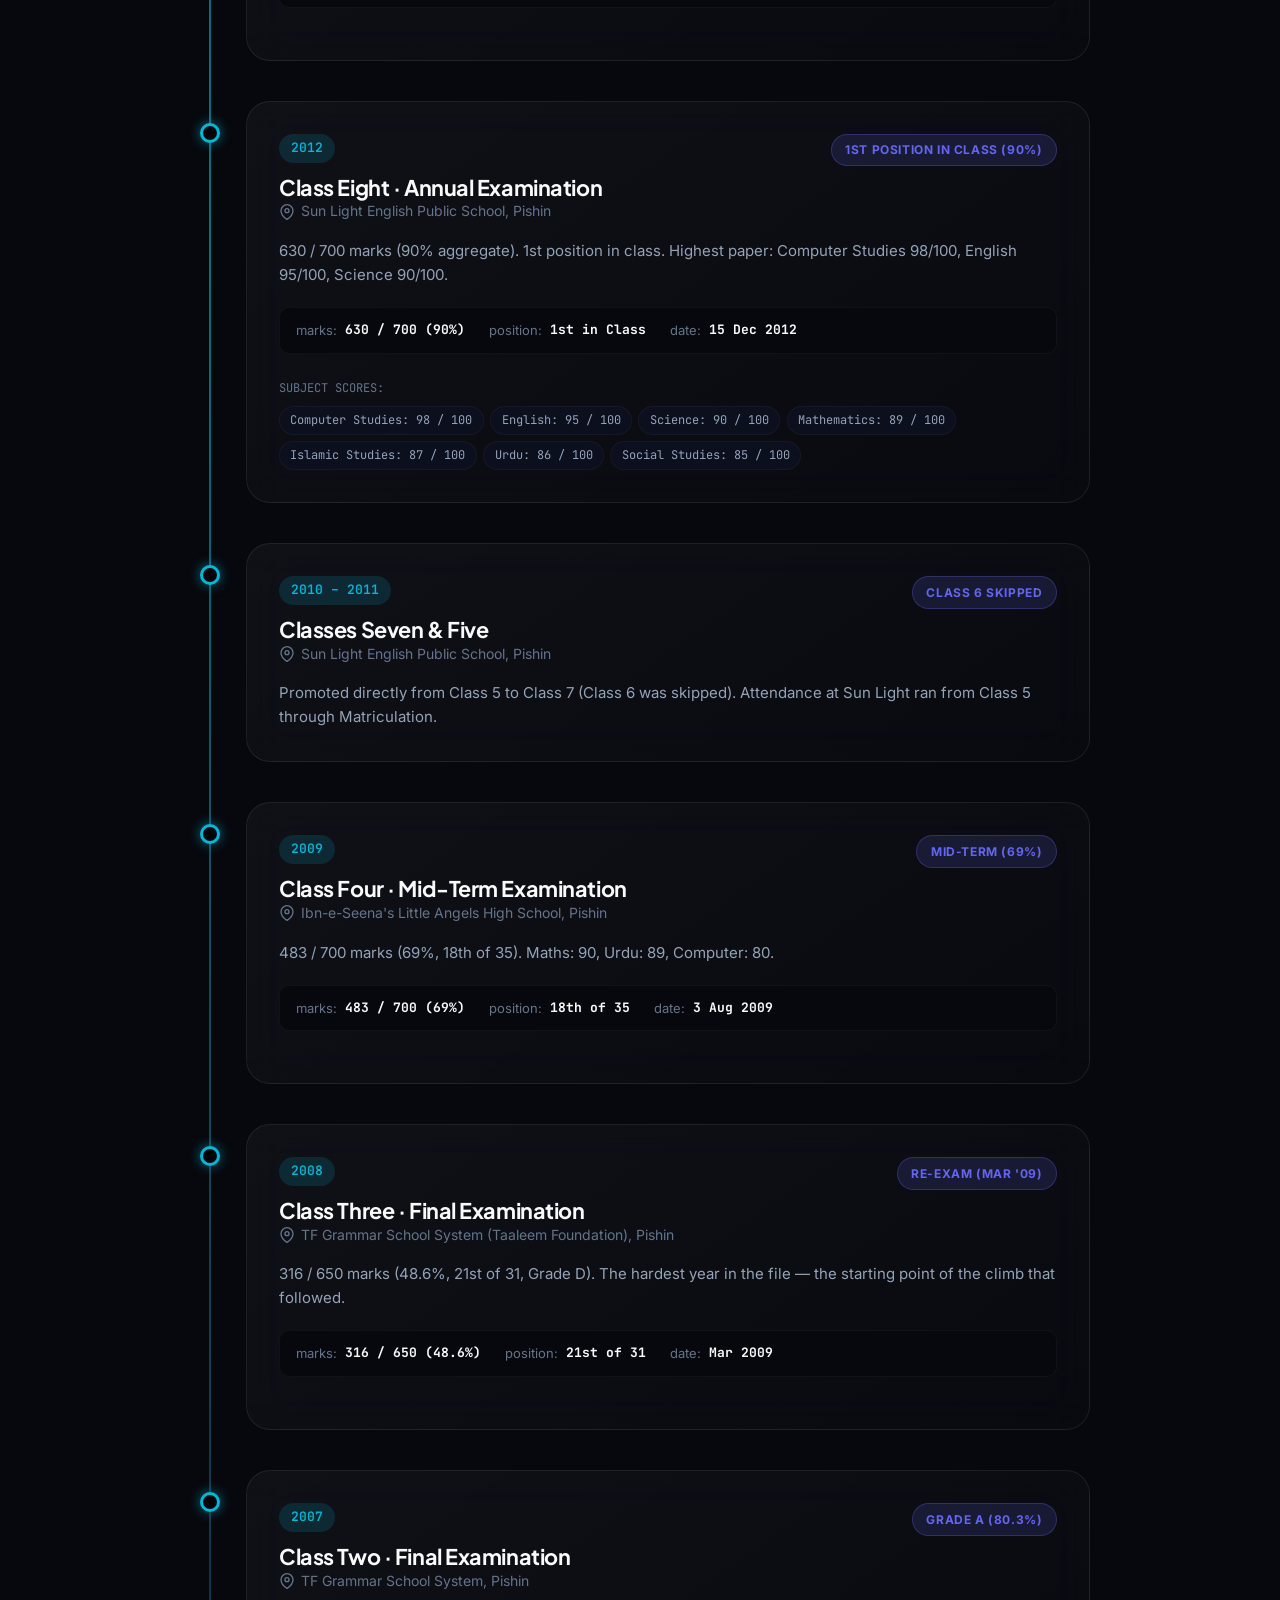
==== commit 20e9052f: "feat(modals): implement custom DOM-driven scroll slider track and thumb to guarantee permanent visib" ====
--- a/index.html
+++ b/index.html
@@ -920,6 +920,9 @@
     <div class="modal-container">
       <button class="modal-close-btn" aria-label="Close Modal">&times;</button>
       <div id="transcript-content" class="modal-scroll-body"></div>
+      <div class="modal-scroll-track" aria-hidden="true">
+        <div class="modal-scroll-thumb"></div>
+      </div>
     </div>
   </div>
 
@@ -928,6 +931,9 @@
     <div class="modal-container">
       <button class="modal-close-btn" aria-label="Close Modal">&times;</button>
       <div id="certificate-content" class="modal-scroll-body"></div>
+      <div class="modal-scroll-track" aria-hidden="true">
+        <div class="modal-scroll-thumb"></div>
+      </div>
     </div>
   </div>
 
@@ -936,6 +942,9 @@
     <div class="modal-container" style="max-width: 780px;">
       <button class="modal-close-btn" aria-label="Close Modal">&times;</button>
       <div id="case-study-content" class="modal-scroll-body"></div>
+      <div class="modal-scroll-track" aria-hidden="true">
+        <div class="modal-scroll-thumb"></div>
+      </div>
     </div>
   </div>
 
--- a/css/components.css
+++ b/css/components.css
@@ -1704,33 +1704,54 @@
   overflow-y: auto;
   overflow-x: hidden;
   -webkit-overflow-scrolling: touch;
-  padding: 3rem 2.5rem; /* Generous top, bottom, and side padding inside dialog */
-  scrollbar-width: thin;
-  scrollbar-color: var(--accent-primary) rgba(255, 255, 255, 0.05);
+  padding: 3rem 2.75rem 3rem 2.5rem;
+  scrollbar-width: none; /* Controlled by custom permanent DOM slider */
+  -ms-overflow-style: none;
 }
 
 .modal-scroll-body::-webkit-scrollbar {
-  width: 6px;
-  display: block;
-}
-
-.modal-scroll-body::-webkit-scrollbar-track {
-  background: rgba(255, 255, 255, 0.05);
-  border-radius: var(--radius-full);
-  margin: 1.5rem 0.25rem; /* Safely inset inside container padding */
-}
-
-.modal-scroll-body::-webkit-scrollbar-thumb {
-  background: linear-gradient(180deg, var(--accent-primary), var(--accent-cyan));
-  border-radius: var(--radius-full);
-  border: none;
-  min-height: 40px;
+  display: none; /* Controlled by custom permanent DOM slider */
+  width: 0;
+  height: 0;
+}
+
+/* Custom Floating DOM Scroll Slider (Permanently 100% visible on all OS & Trackpads) */
+.modal-scroll-track {
+  position: absolute;
+  top: 1.5rem;
+  bottom: 1.5rem;
+  right: 12px;
+  width: 8px;
+  background: rgba(255, 255, 255, 0.08);
+  border: 1px solid rgba(255, 255, 255, 0.08);
+  border-radius: 9999px;
+  z-index: 20;
+  pointer-events: auto;
+  cursor: pointer;
+  box-shadow: inset 0 0 6px rgba(0, 0, 0, 0.5);
+  backdrop-filter: blur(8px);
+}
+
+.modal-scroll-thumb {
+  position: absolute;
+  top: 0;
+  left: 0;
+  width: 100%;
+  min-height: 48px;
+  border-radius: 9999px;
+  background: linear-gradient(180deg, #6366f1 0%, #06b6d4 100%);
+  box-shadow: 0 0 14px rgba(99, 102, 241, 0.8), 0 0 6px rgba(6, 182, 212, 0.9);
+  cursor: grab;
   transition: background var(--transition-fast), box-shadow var(--transition-fast);
 }
 
-.modal-scroll-body::-webkit-scrollbar-thumb:hover {
-  background: linear-gradient(180deg, var(--accent-cyan), #38bdf8);
-  box-shadow: 0 0 12px rgba(6, 182, 212, 0.6);
+.modal-scroll-thumb:hover {
+  background: linear-gradient(180deg, #818cf8 0%, #22d3ee 100%);
+  box-shadow: 0 0 18px rgba(6, 182, 212, 1);
+}
+
+.modal-scroll-thumb:active {
+  cursor: grabbing;
 }
 
 .modal-overlay.open .modal-container {
--- a/css/responsive.css
+++ b/css/responsive.css
@@ -111,7 +111,11 @@
   /* Footer */
   .footer-grid {
     grid-template-columns: 1fr 1fr;
-    gap: 2.5rem;
+    gap: 2rem;
+  }
+
+  .footer-diagnostics-card {
+    grid-column: span 2;
   }
 }
 
@@ -721,6 +725,33 @@
     padding: 2rem 1rem;
     max-height: calc(100vh - 3rem);
   }
+
+  /* Footer Small Mobile */
+  .footer-brand-card {
+    padding: 1.25rem 1rem;
+  }
+
+  .footer-links-group {
+    padding: 1.25rem 1rem;
+    gap: 1rem;
+  }
+
+  .footer-col-title {
+    font-size: 0.8125rem;
+    margin-bottom: 0.75rem;
+  }
+
+  .footer-nav-list {
+    gap: 0.5rem;
+  }
+
+  .footer-link {
+    font-size: 0.8125rem;
+  }
+
+  .footer-diagnostics-card {
+    padding: 1rem;
+  }
 }
 
 /* ==========================================================================
@@ -749,5 +780,14 @@
     width: 30px;
     height: 30px;
   }
+
+  .footer-links-group {
+    padding: 1rem 0.75rem;
+    gap: 0.75rem;
+  }
+
+  .footer-link {
+    font-size: 0.75rem;
+  }
 }
 
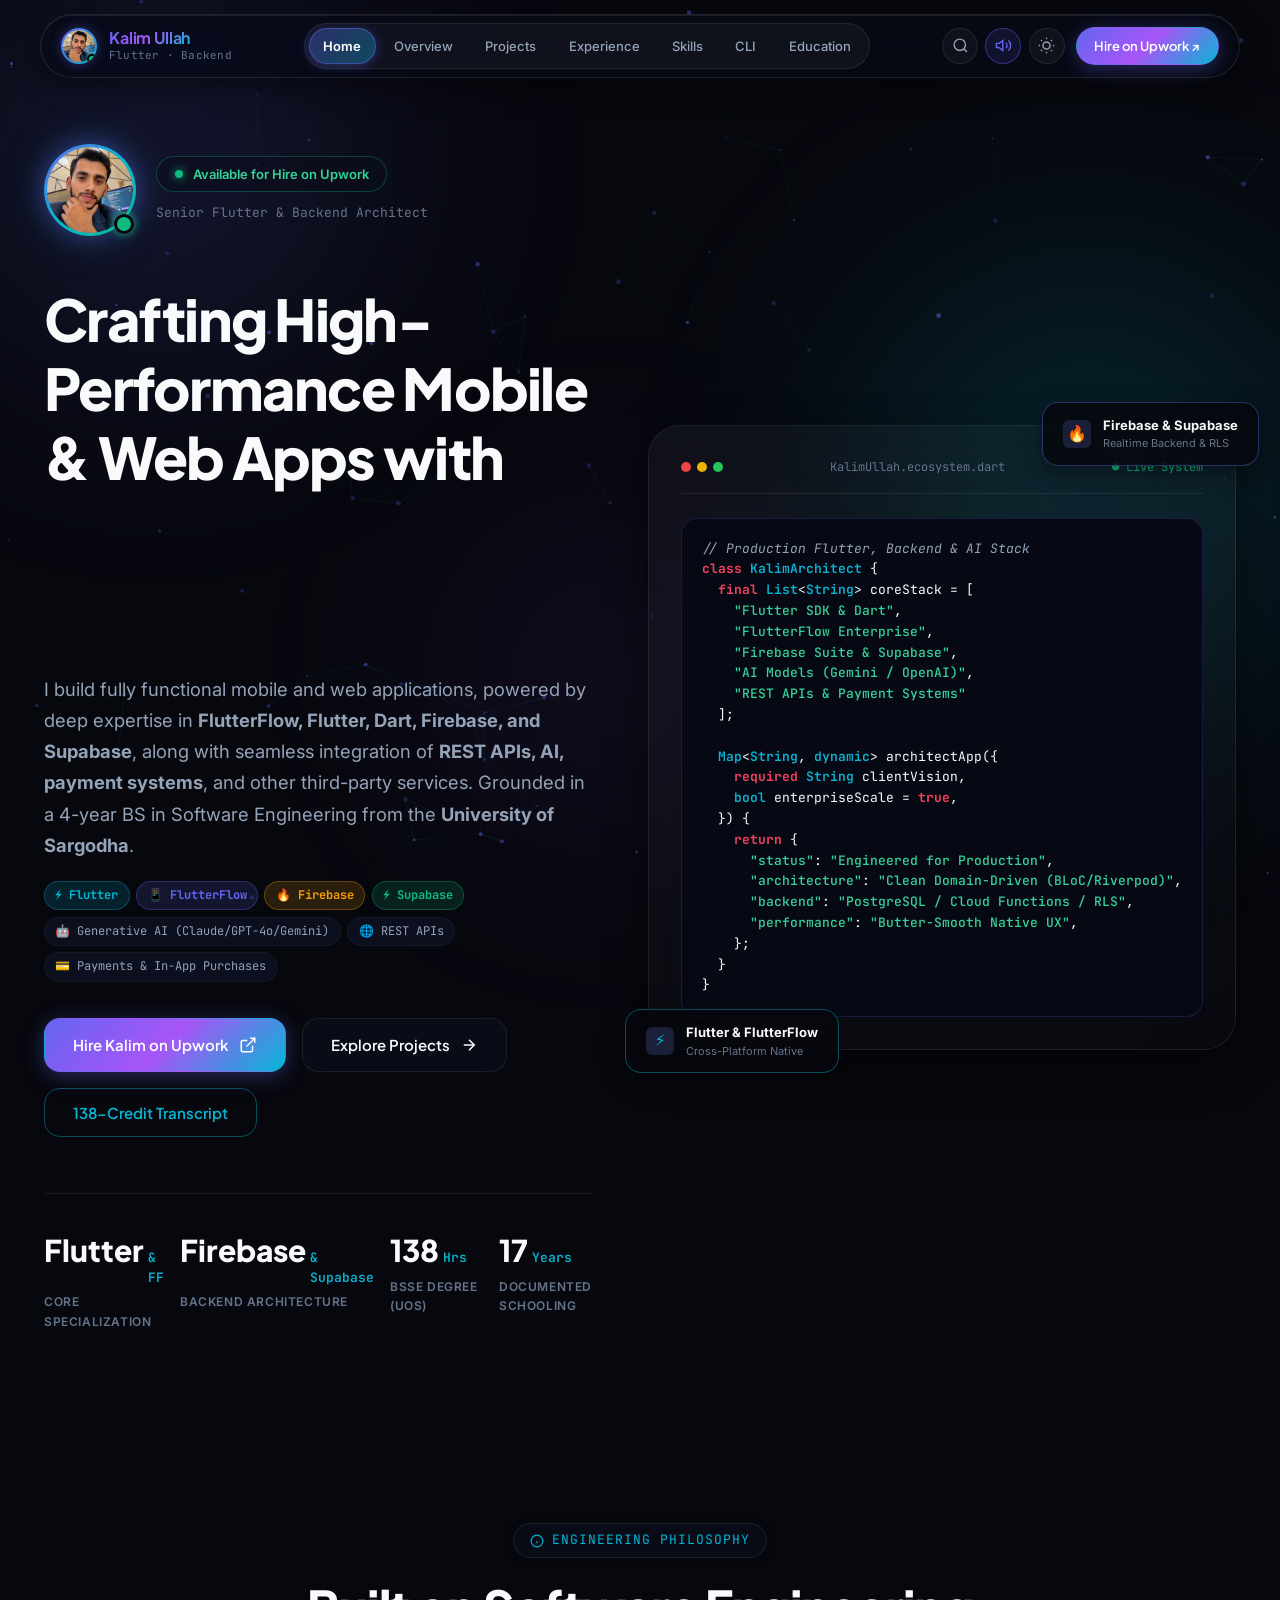
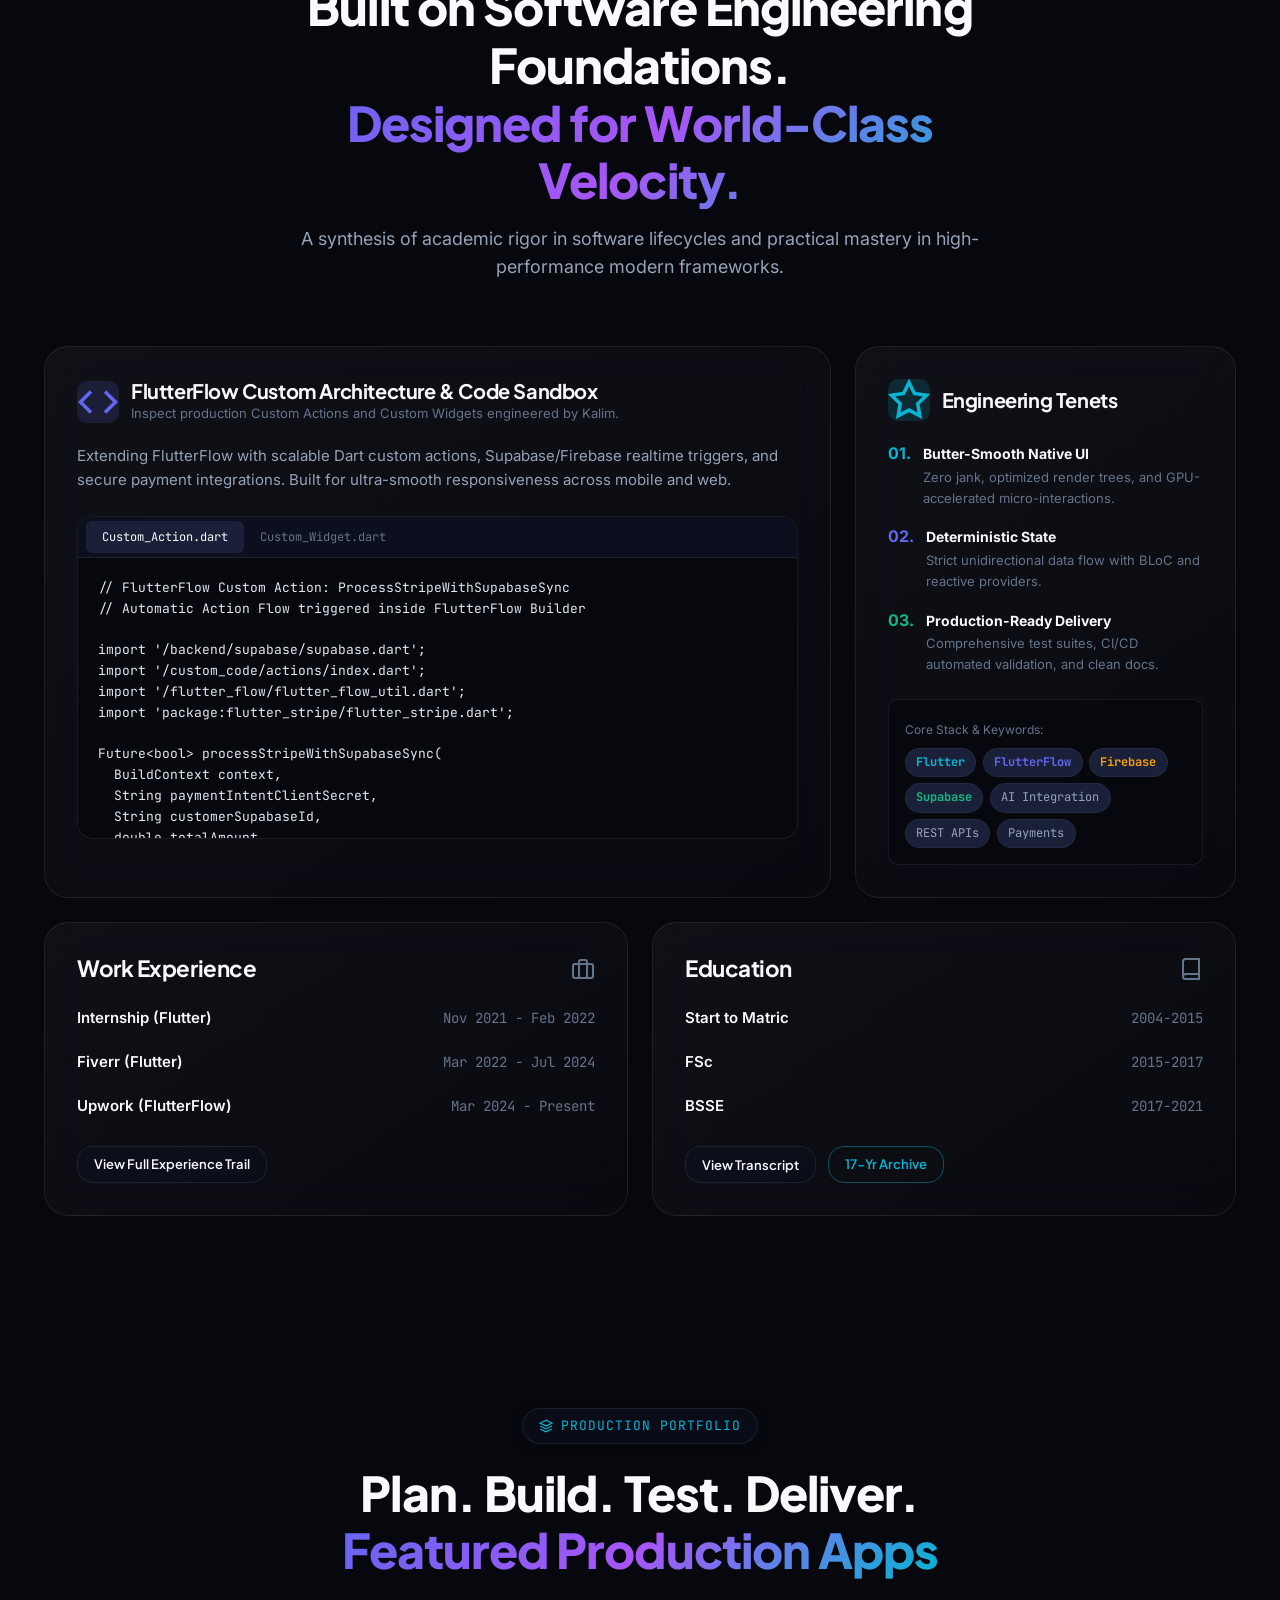
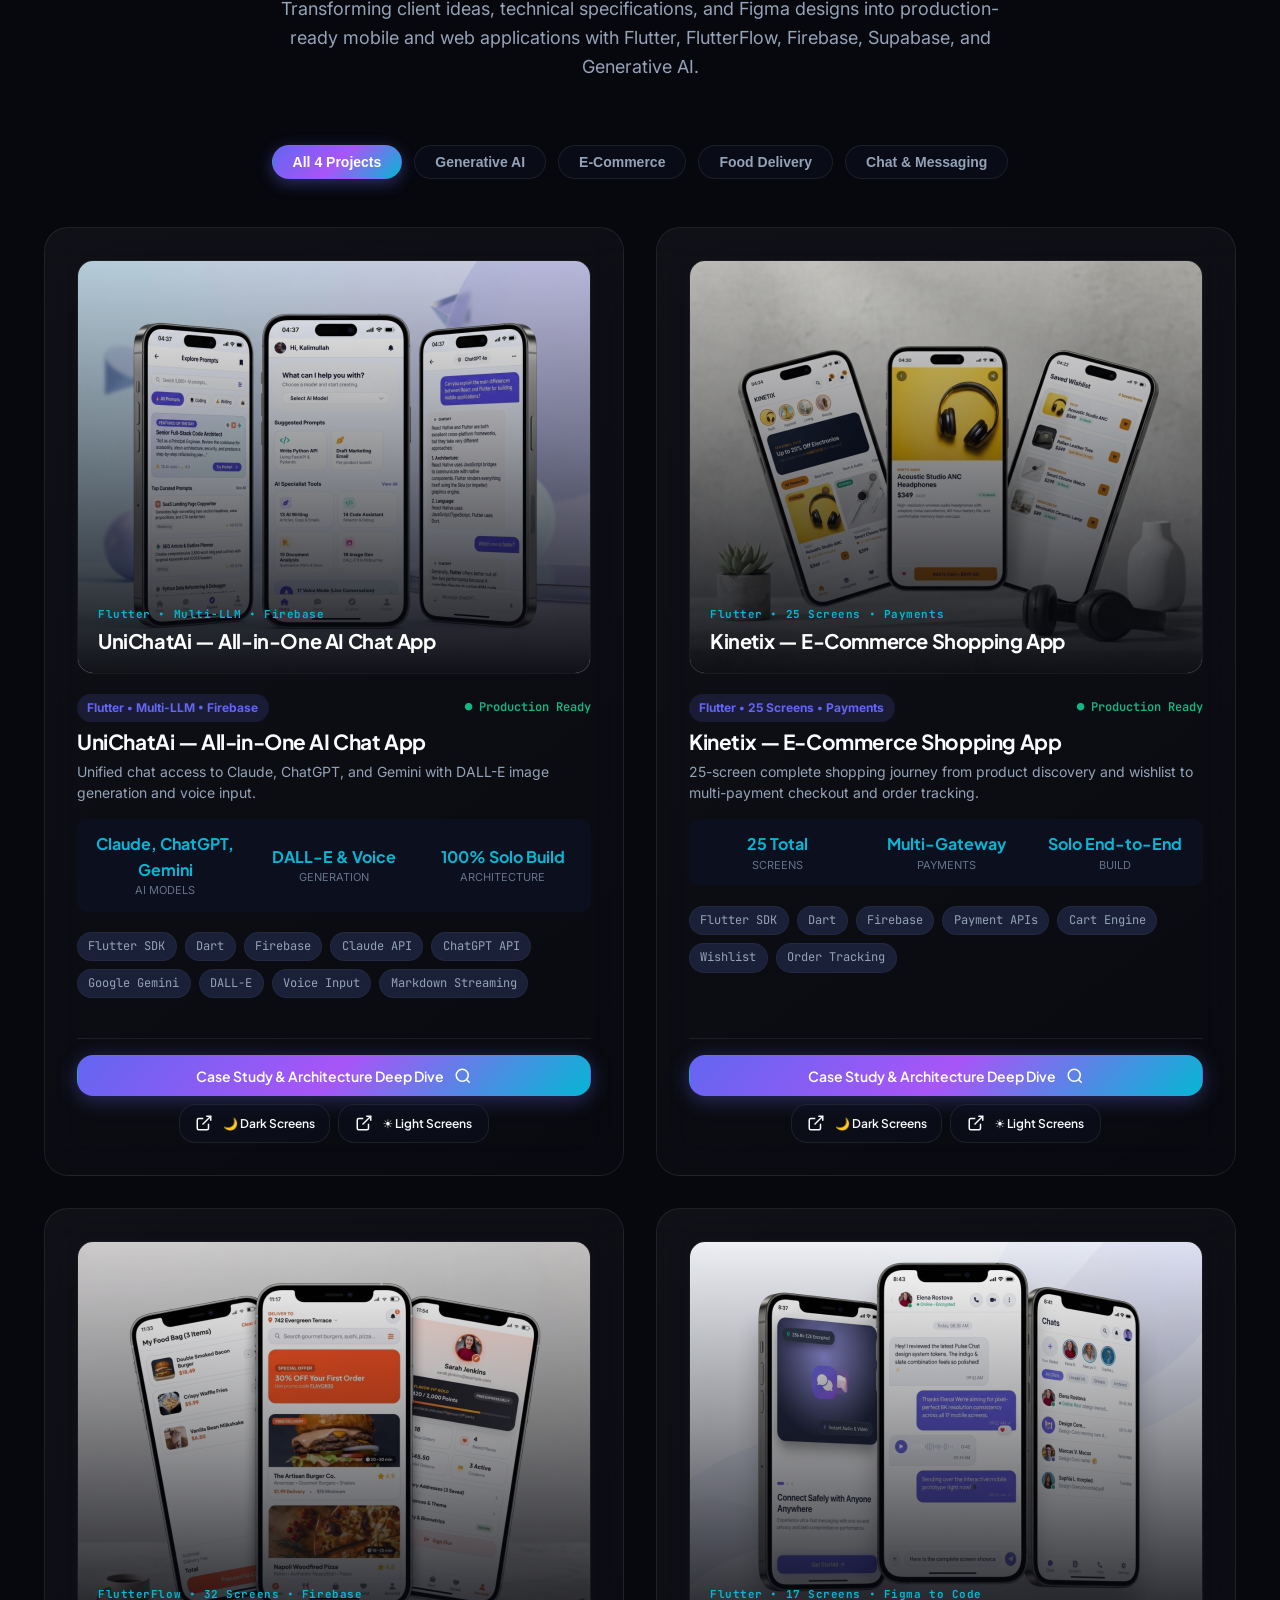
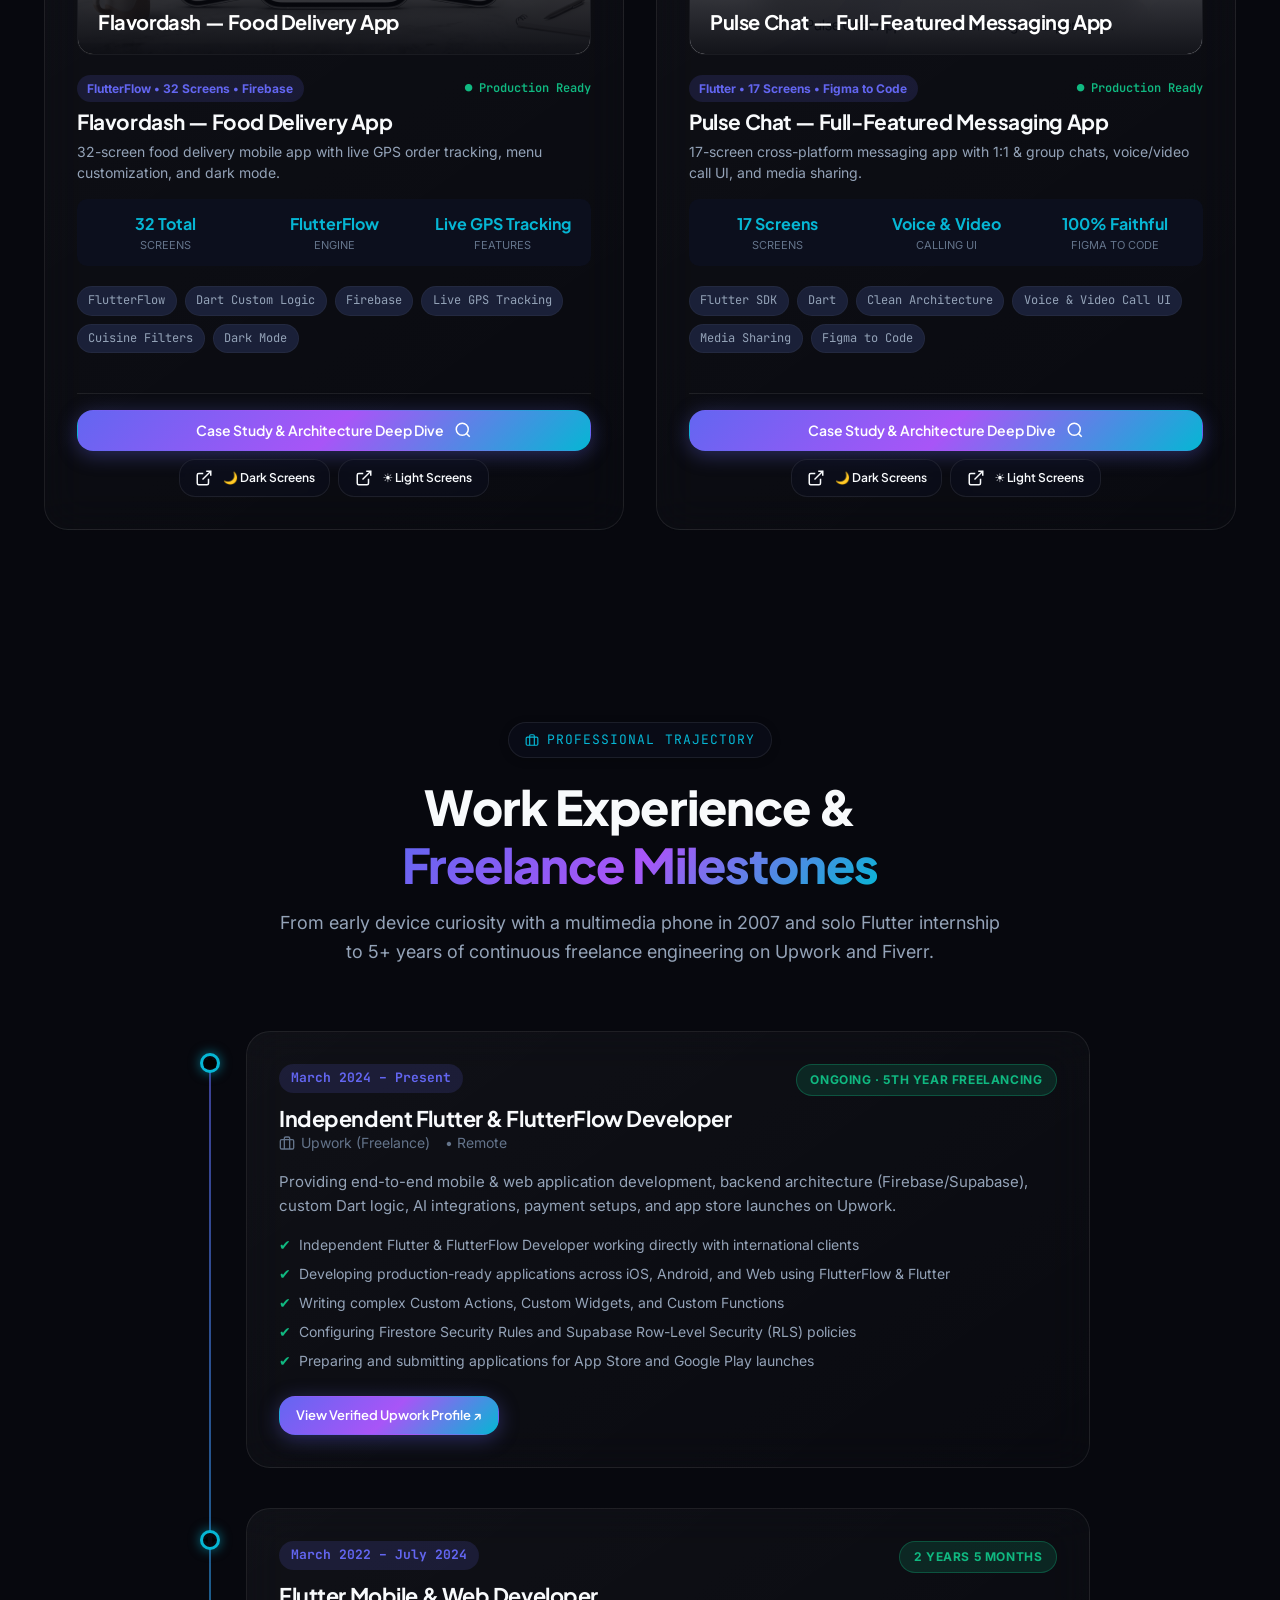
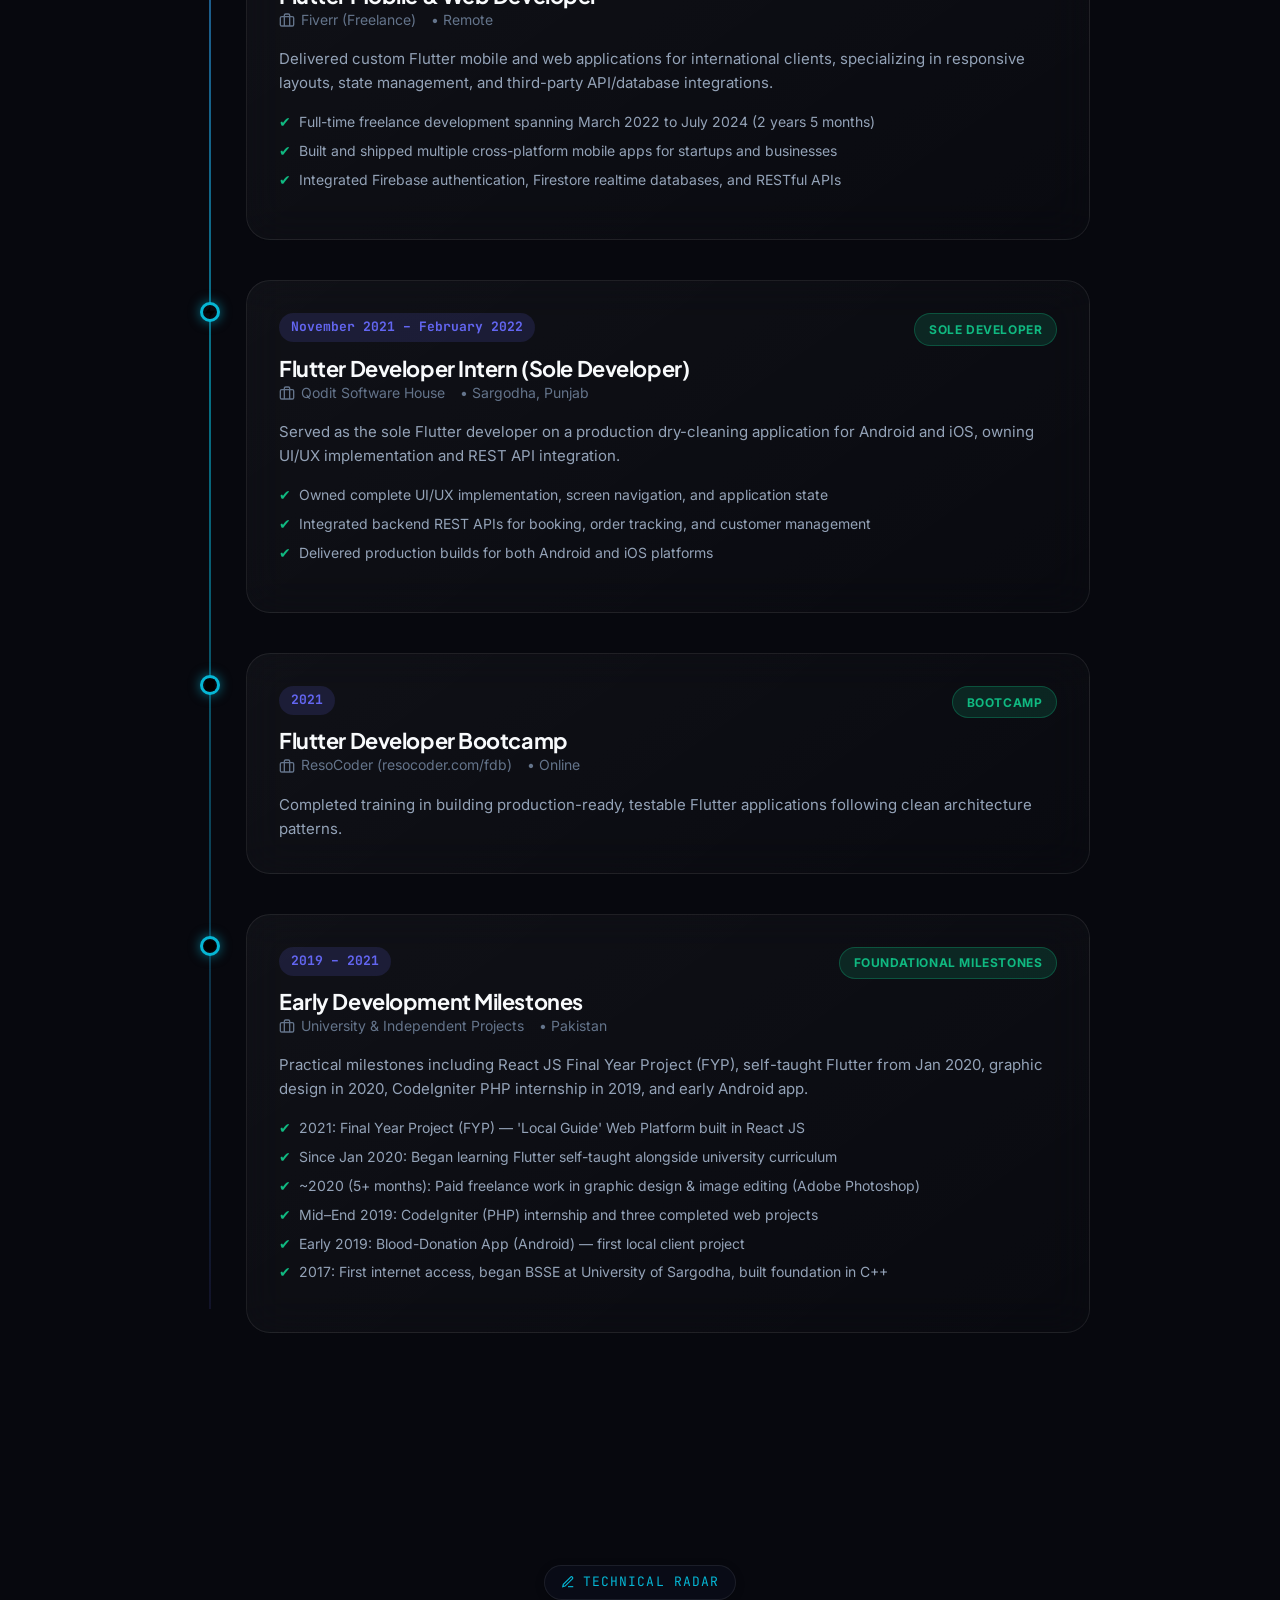
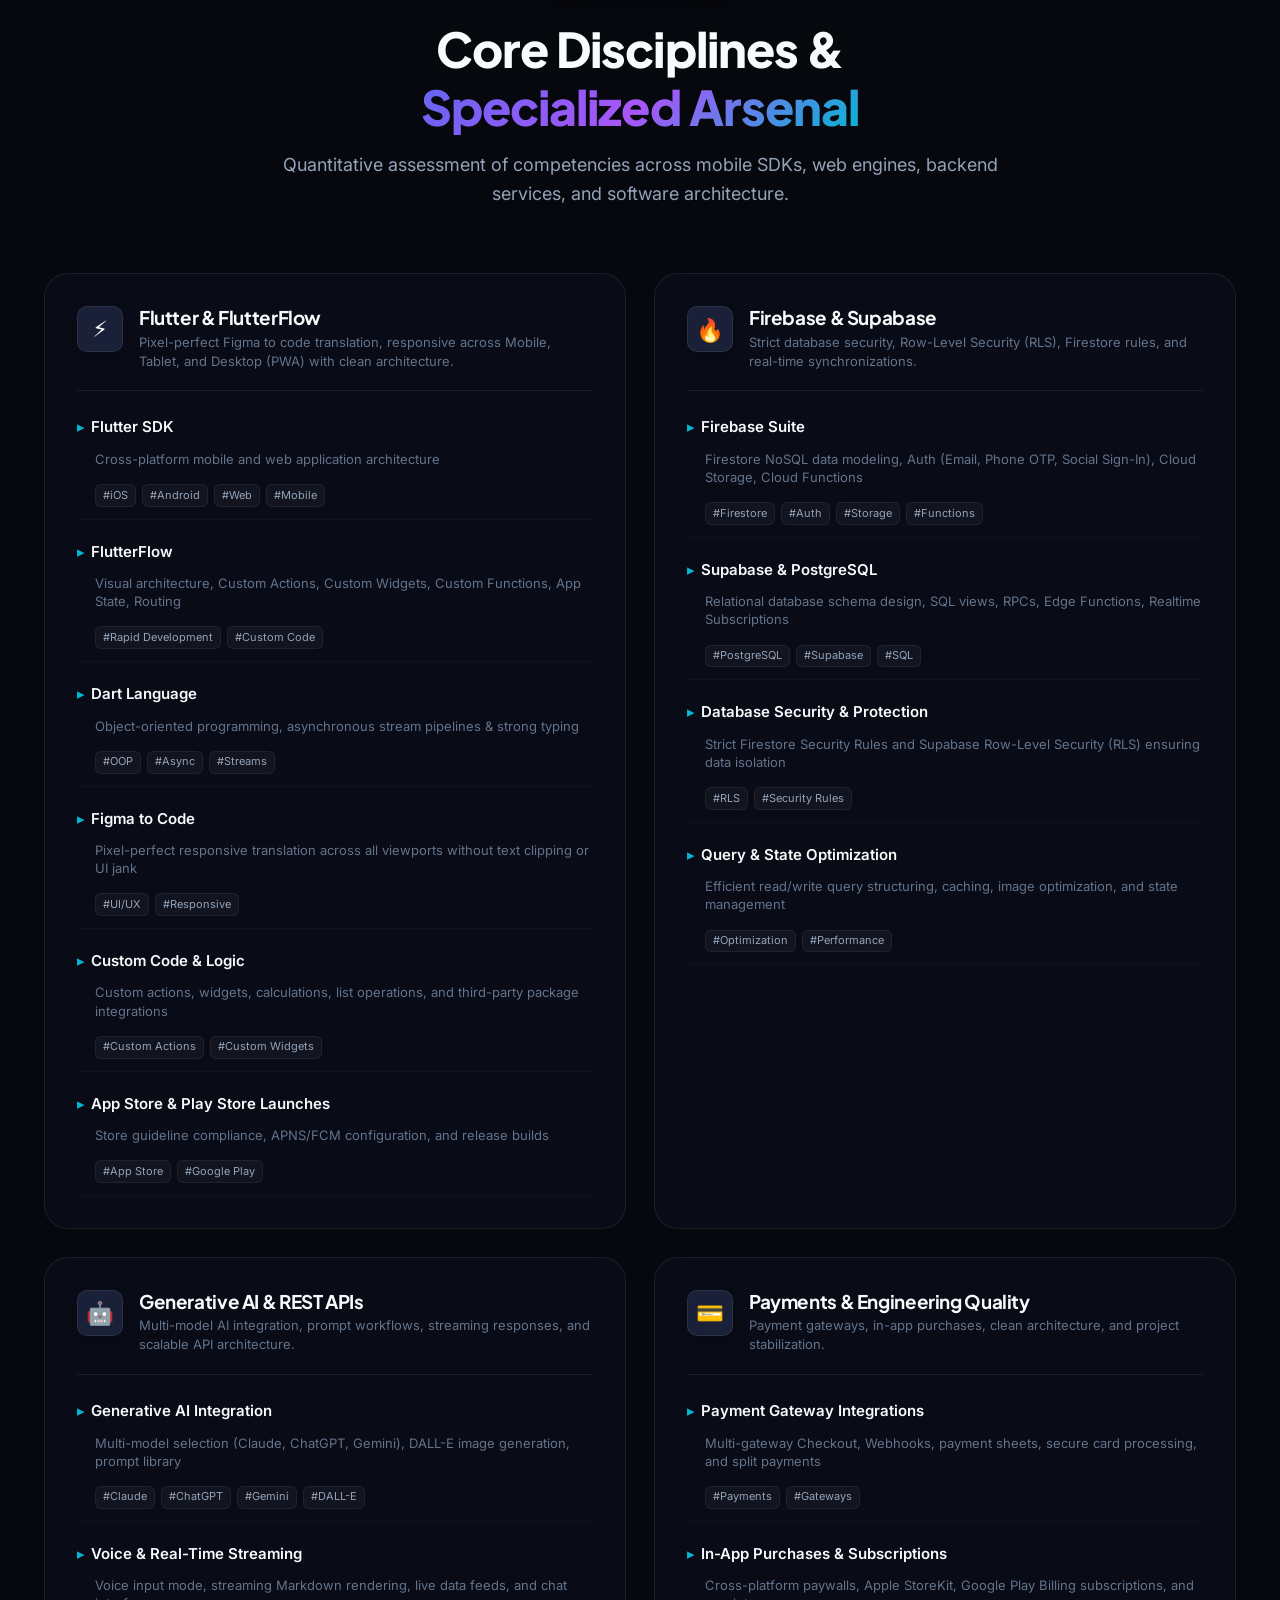
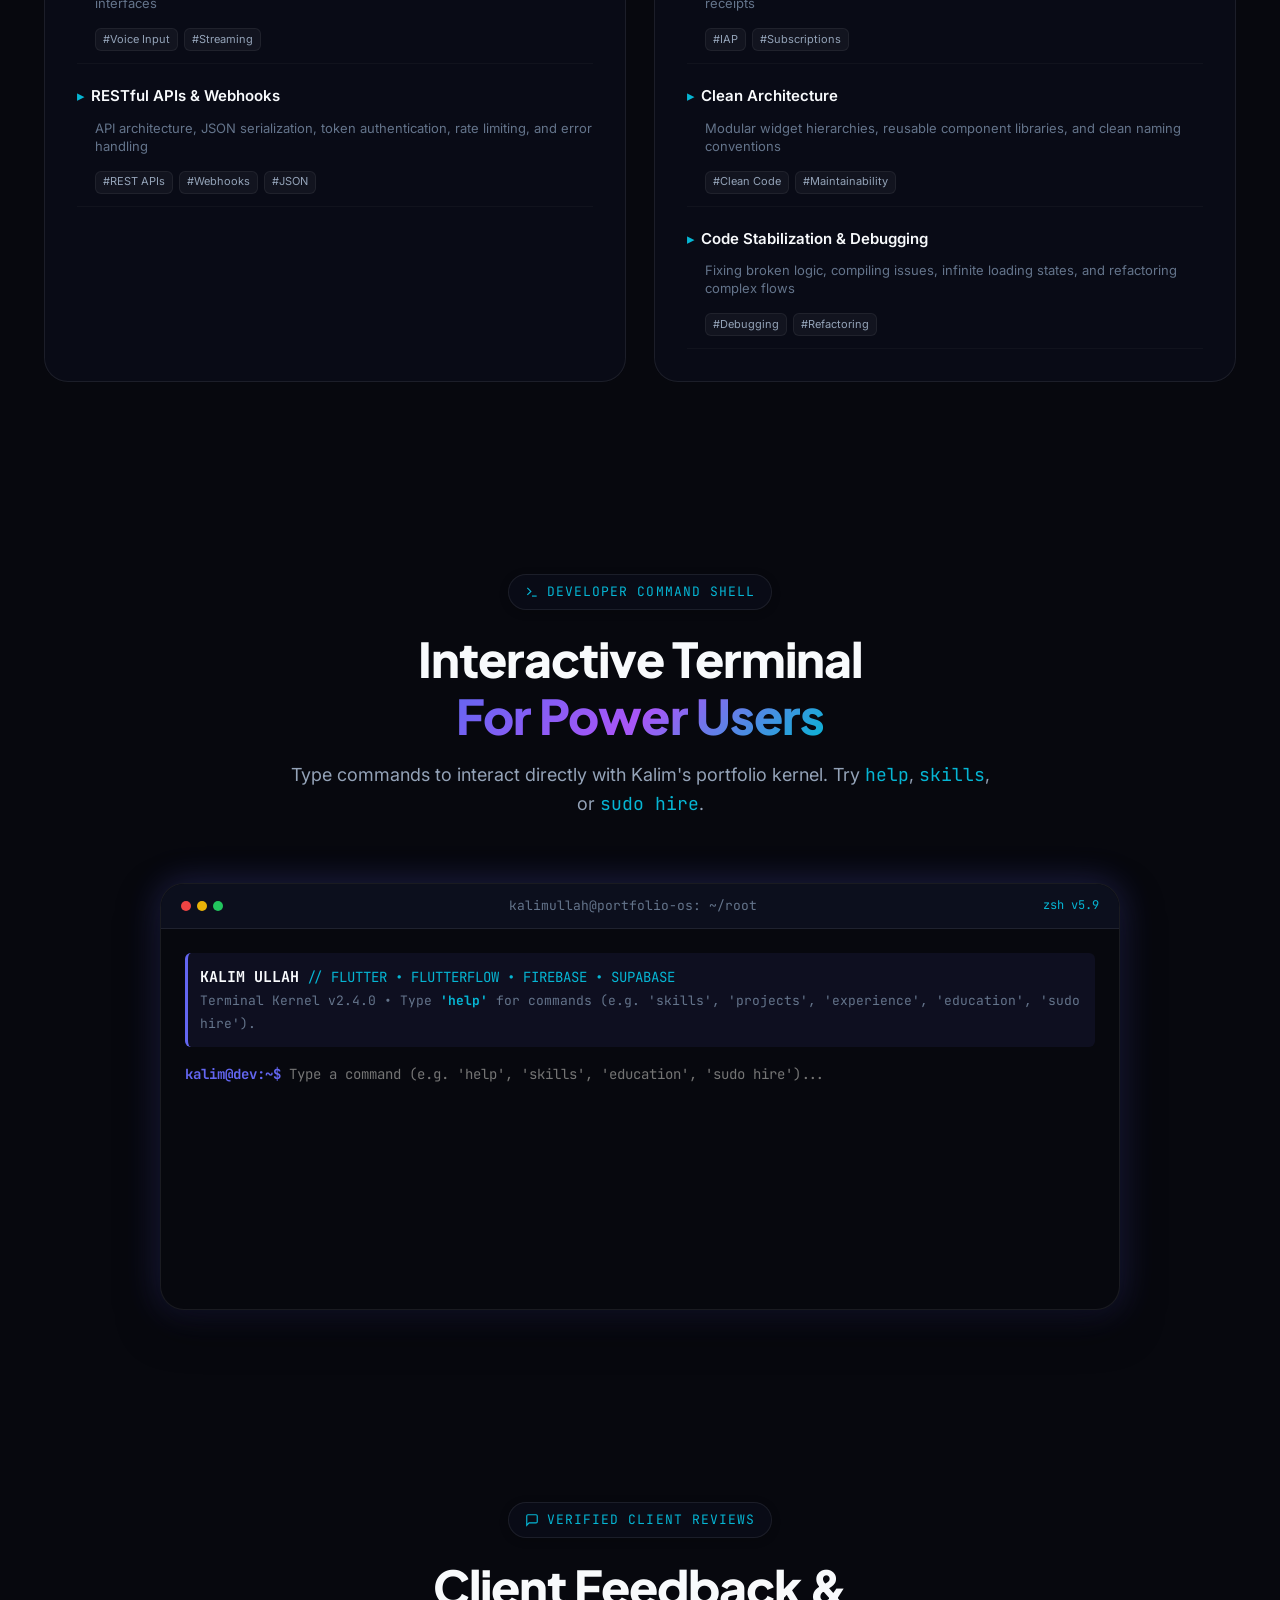
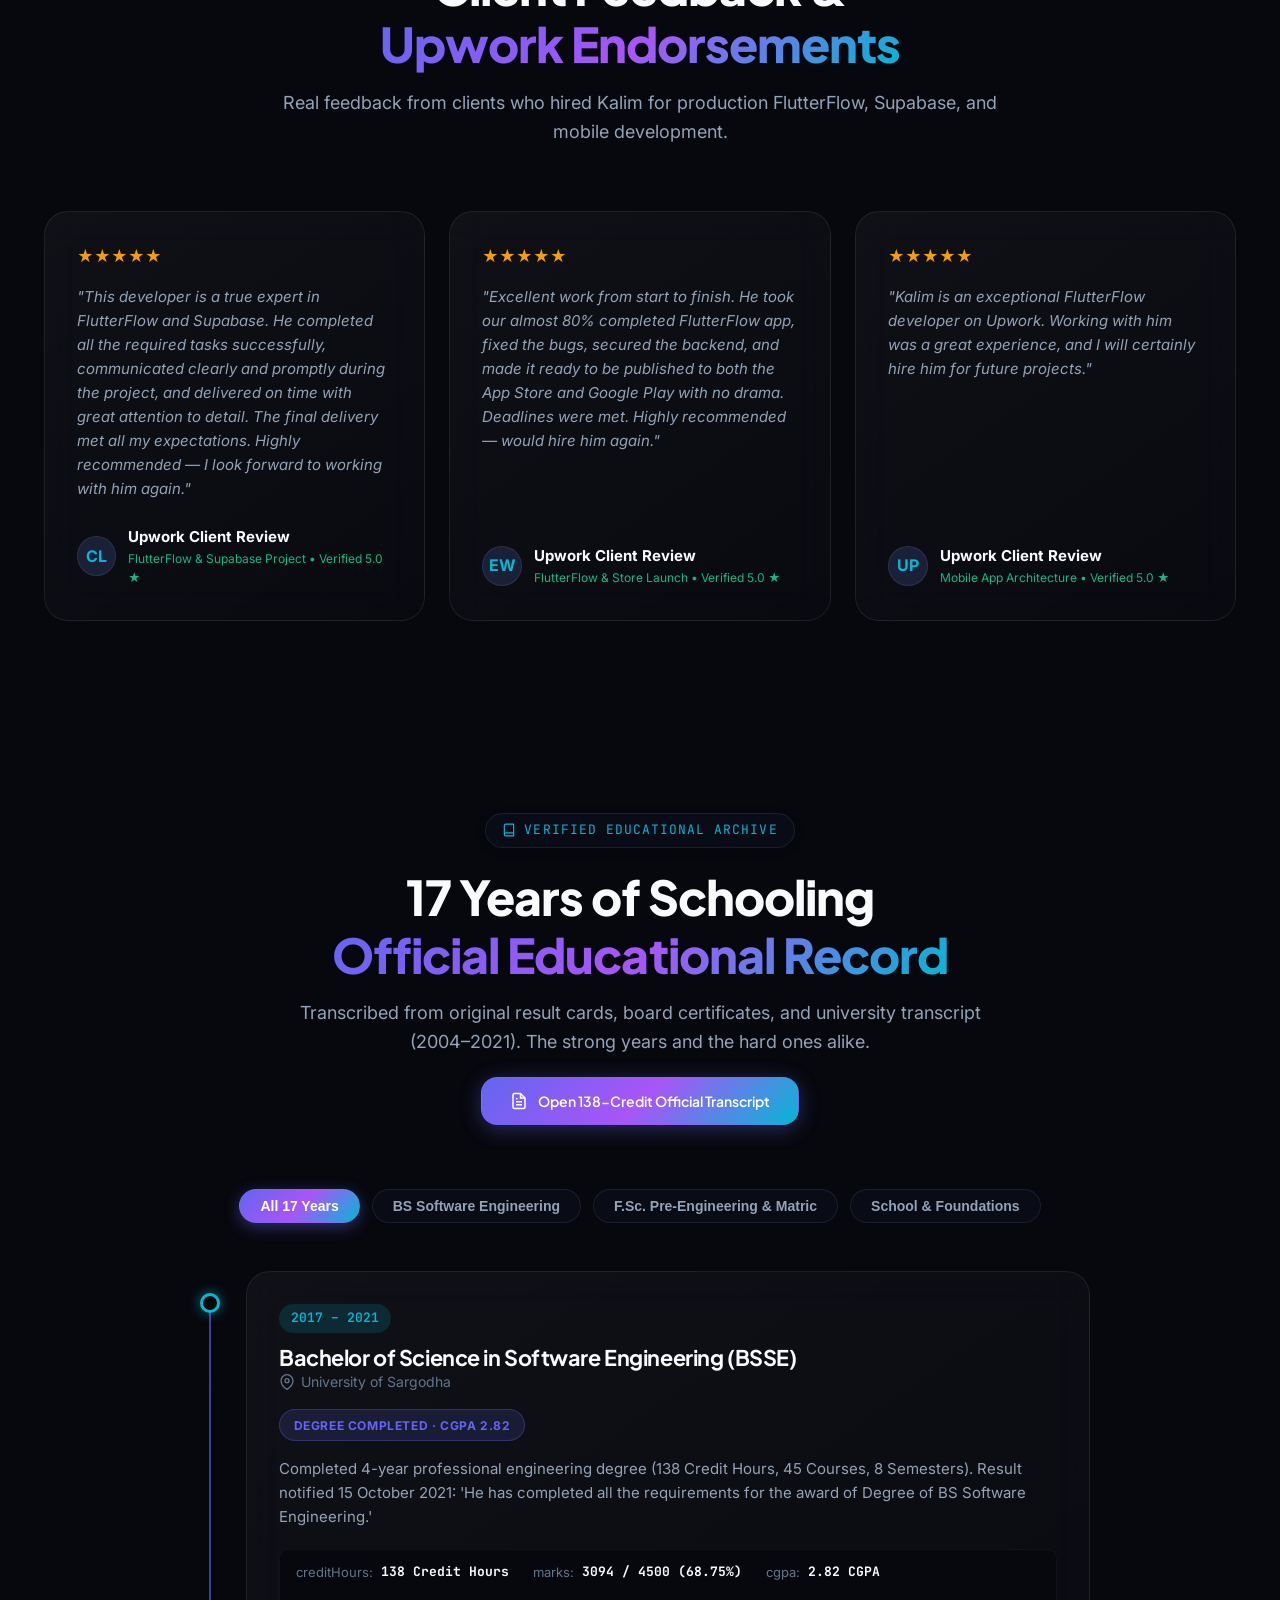
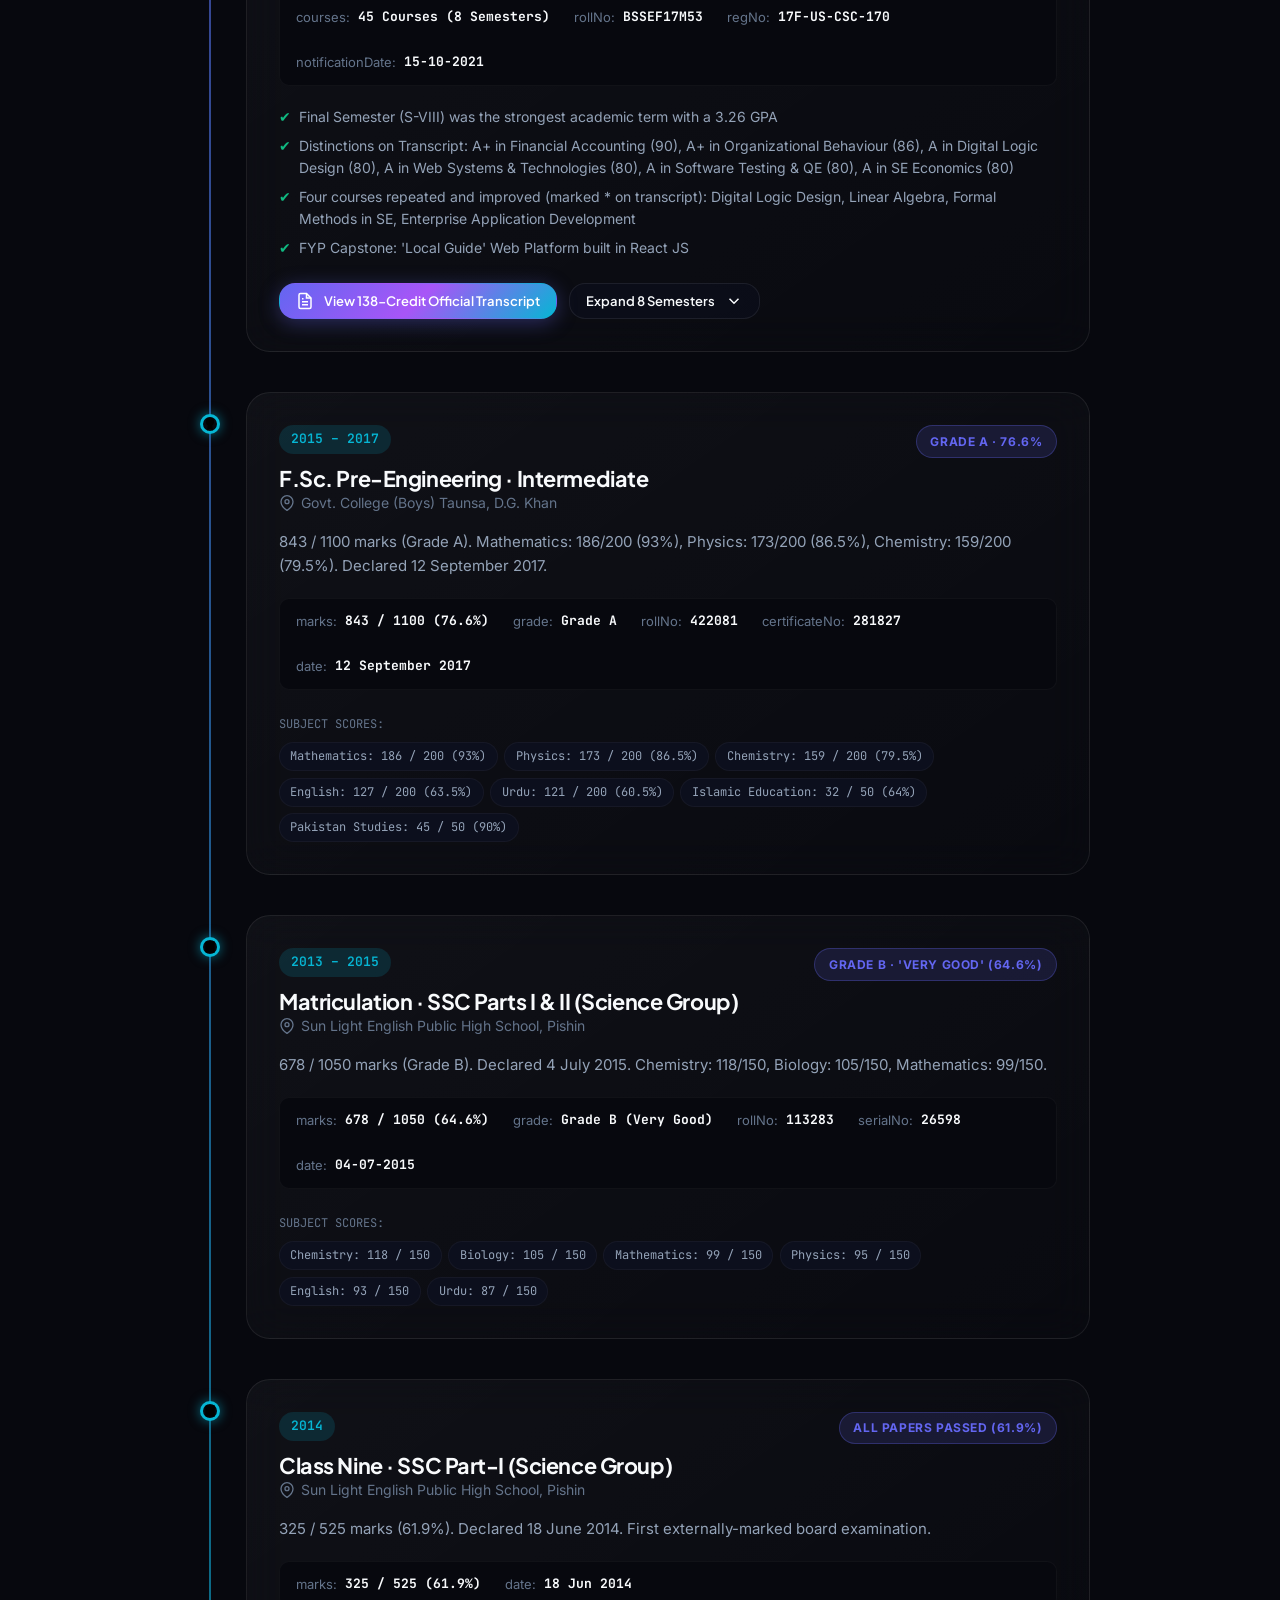
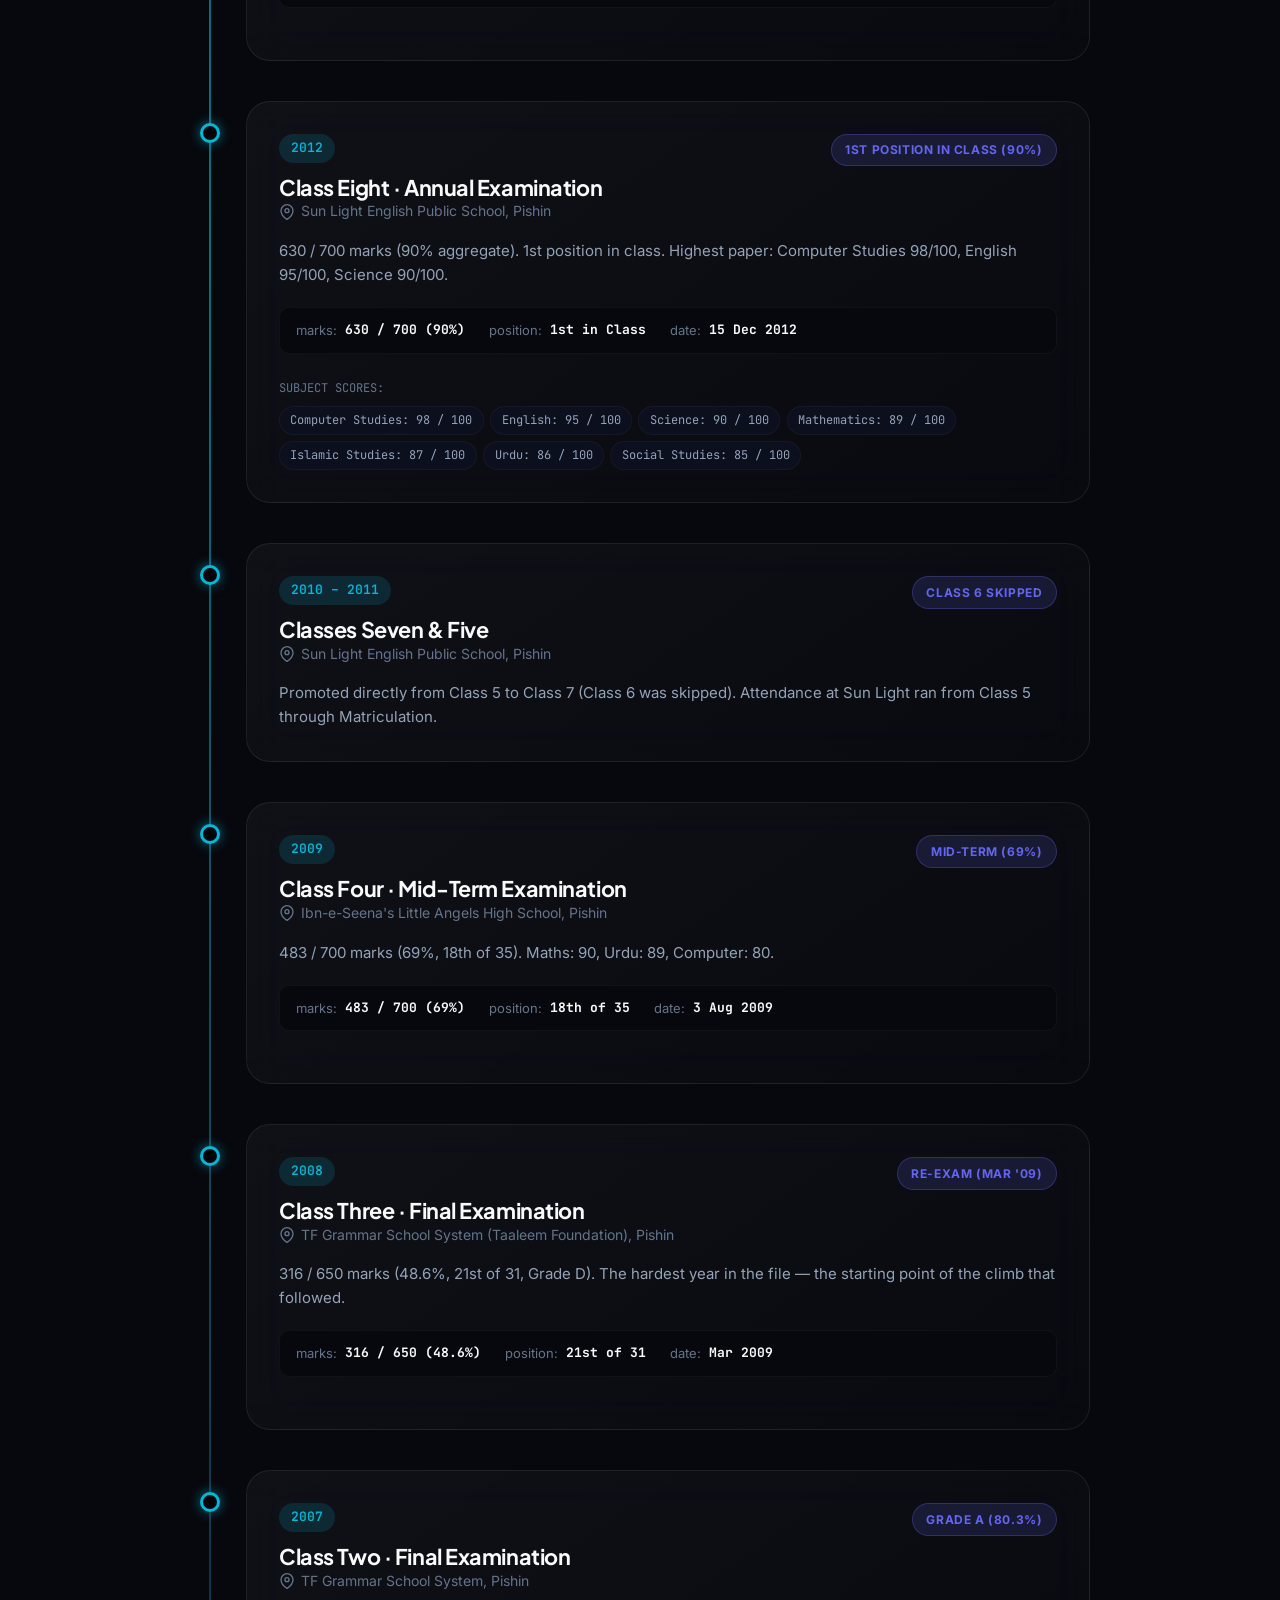
==== commit 42a2ec1a: "chore(footer): remove powered-by and renderer diagnostics footer bottom bar" ====
--- a/index.html
+++ b/index.html
@@ -894,20 +894,6 @@
           </div>
         </div>
       </div>
-
-      <div class="footer-bottom-bar">
-        <div>
-          © 2026 Kalim Ullah. Powered by FlutterFlow & Supabase Architecture.
-        </div>
-        <div class="diagnostics-strip">
-          <span>Renderer: CanvasKit</span>
-          <span>•</span>
-          <span>FlutterFlow: v5.0 Active</span>
-          <span>•</span>
-          <span>Impeller Ready</span>
-        </div>
-      </div>
-
     </div>
   </footer>
 
--- a/css/components.css
+++ b/css/components.css
@@ -1718,18 +1718,21 @@
 /* Custom Floating DOM Scroll Slider (Permanently 100% visible on all OS & Trackpads) */
 .modal-scroll-track {
   position: absolute;
-  top: 1.5rem;
-  bottom: 1.5rem;
-  right: 12px;
-  width: 8px;
-  background: rgba(255, 255, 255, 0.08);
-  border: 1px solid rgba(255, 255, 255, 0.08);
+  top: 4.5rem; /* Clean breathing room below the top close button */
+  bottom: 1.75rem;
+  right: 8px;
+  width: 5px;
+  background: rgba(255, 255, 255, 0.05);
   border-radius: 9999px;
   z-index: 20;
   pointer-events: auto;
   cursor: pointer;
-  box-shadow: inset 0 0 6px rgba(0, 0, 0, 0.5);
-  backdrop-filter: blur(8px);
+  transition: background var(--transition-fast), width 0.15s ease;
+}
+
+.modal-scroll-track:hover {
+  background: rgba(255, 255, 255, 0.1);
+  width: 7px;
 }
 
 .modal-scroll-thumb {
@@ -1740,14 +1743,15 @@
   min-height: 48px;
   border-radius: 9999px;
   background: linear-gradient(180deg, #6366f1 0%, #06b6d4 100%);
-  box-shadow: 0 0 14px rgba(99, 102, 241, 0.8), 0 0 6px rgba(6, 182, 212, 0.9);
+  box-shadow: 0 0 10px rgba(99, 102, 241, 0.6);
   cursor: grab;
   transition: background var(--transition-fast), box-shadow var(--transition-fast);
 }
 
-.modal-scroll-thumb:hover {
+.modal-scroll-thumb:hover,
+.modal-scroll-track:hover .modal-scroll-thumb {
   background: linear-gradient(180deg, #818cf8 0%, #22d3ee 100%);
-  box-shadow: 0 0 18px rgba(6, 182, 212, 1);
+  box-shadow: 0 0 14px rgba(6, 182, 212, 0.9);
 }
 
 .modal-scroll-thumb:active {
--- a/css/responsive.css
+++ b/css/responsive.css
@@ -560,6 +560,13 @@
     height: 34px;
   }
 
+  .modal-scroll-track {
+    top: 3.5rem;
+    bottom: 1.25rem;
+    right: 5px;
+    width: 4px;
+  }
+
   /* Command Palette (Cmd+K) */
   .cmd-palette-modal {
     max-width: 100%;
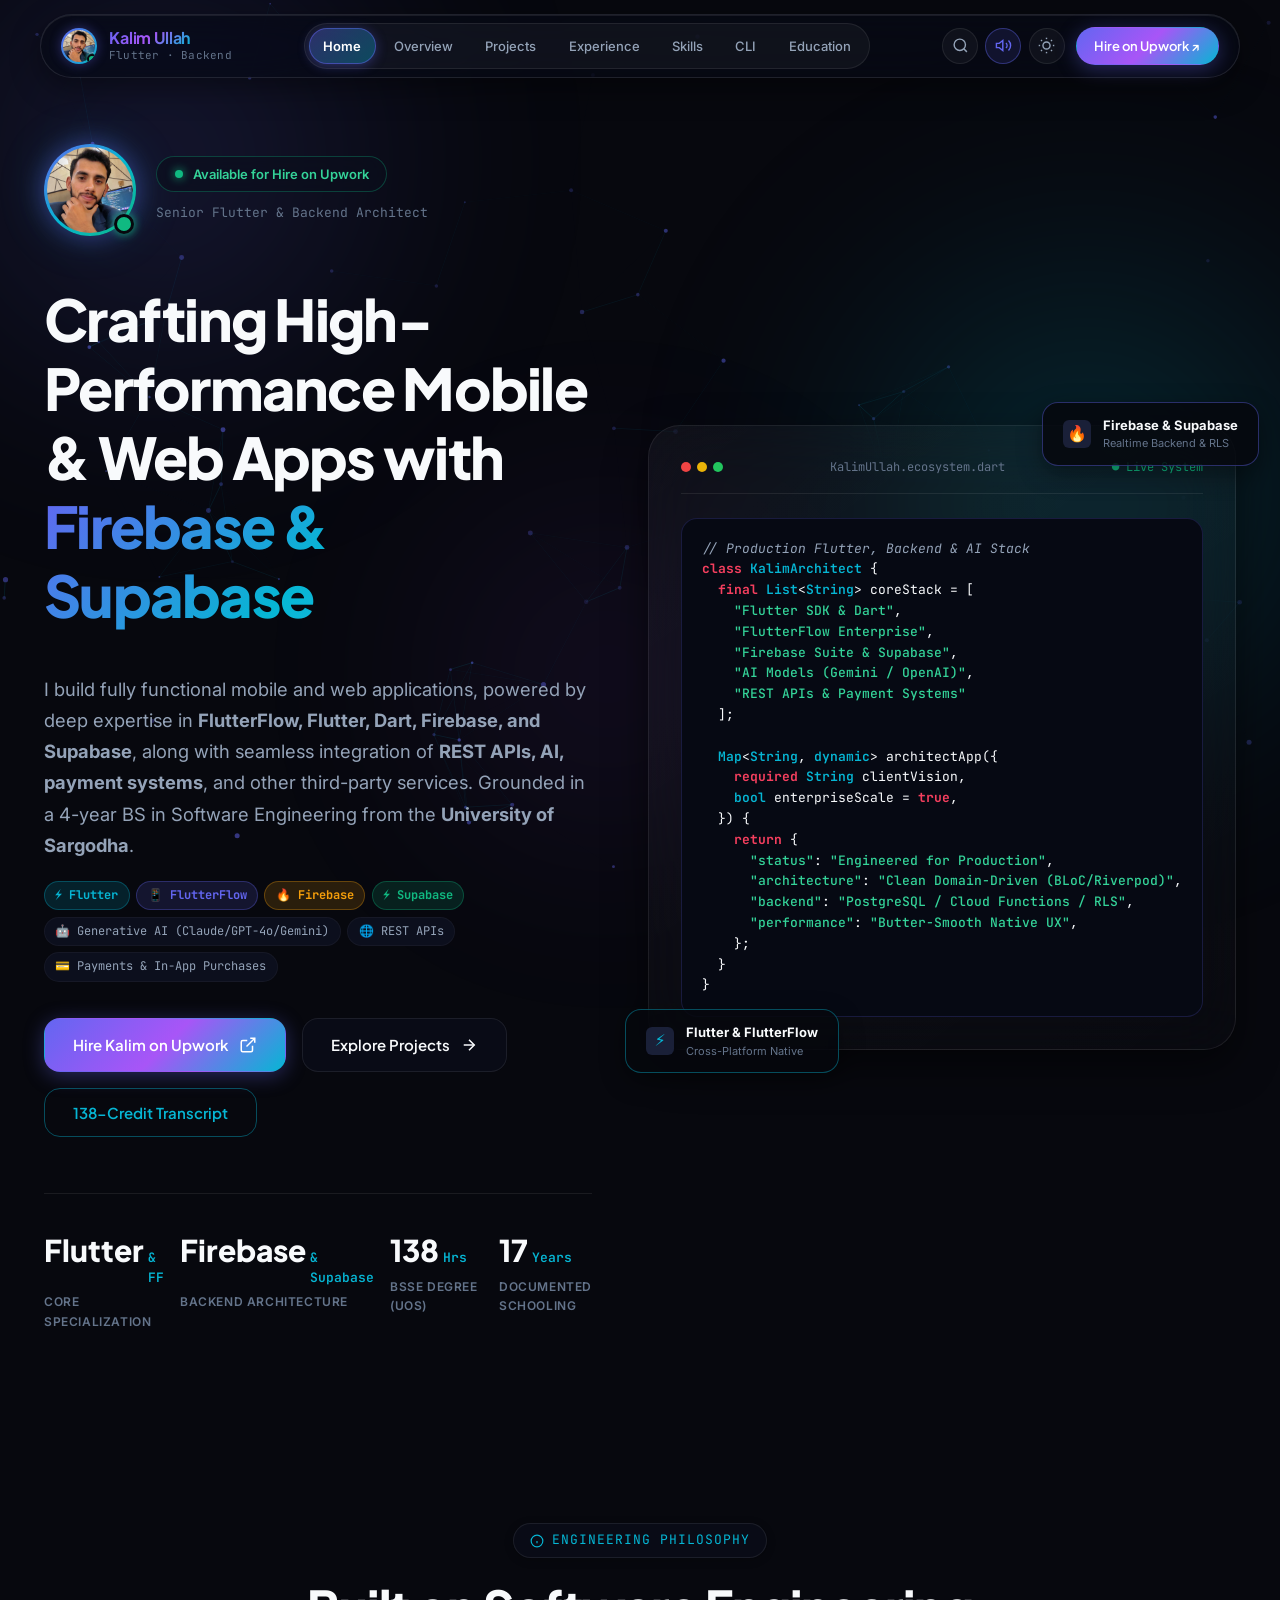
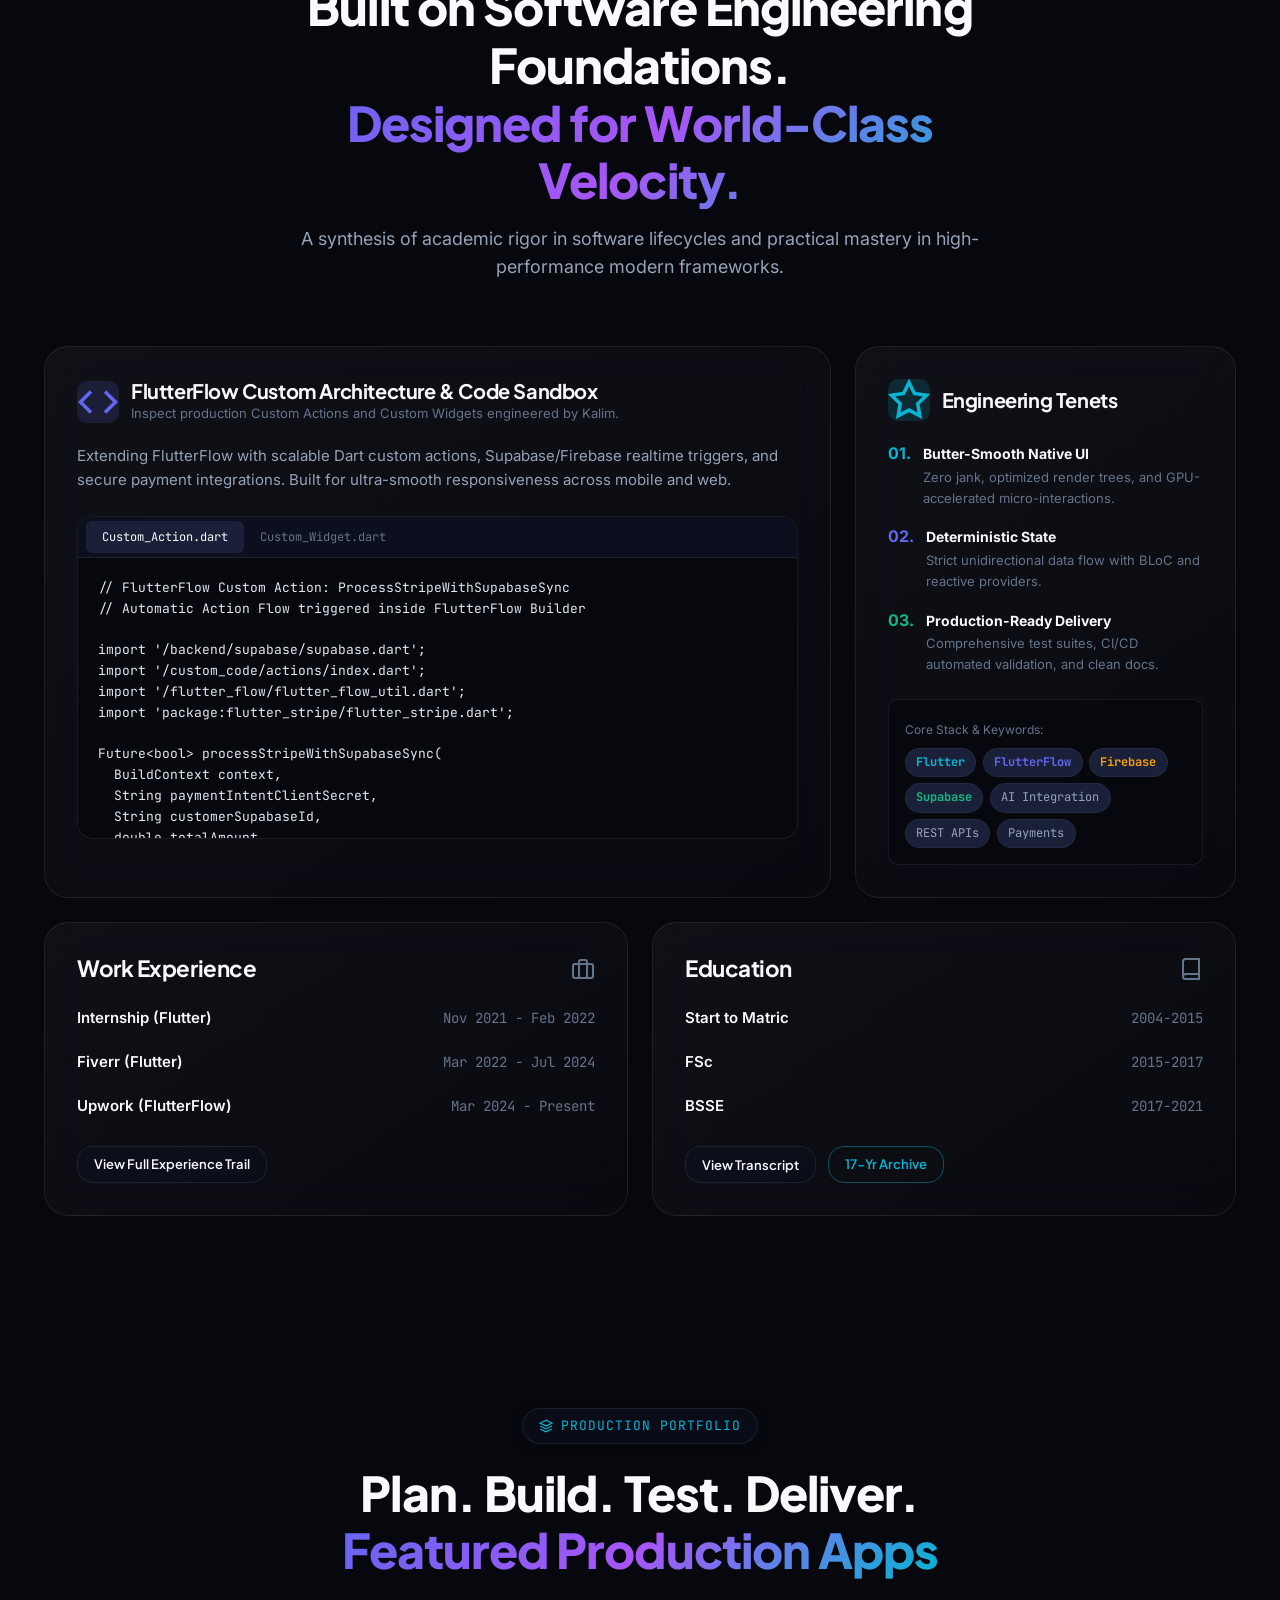
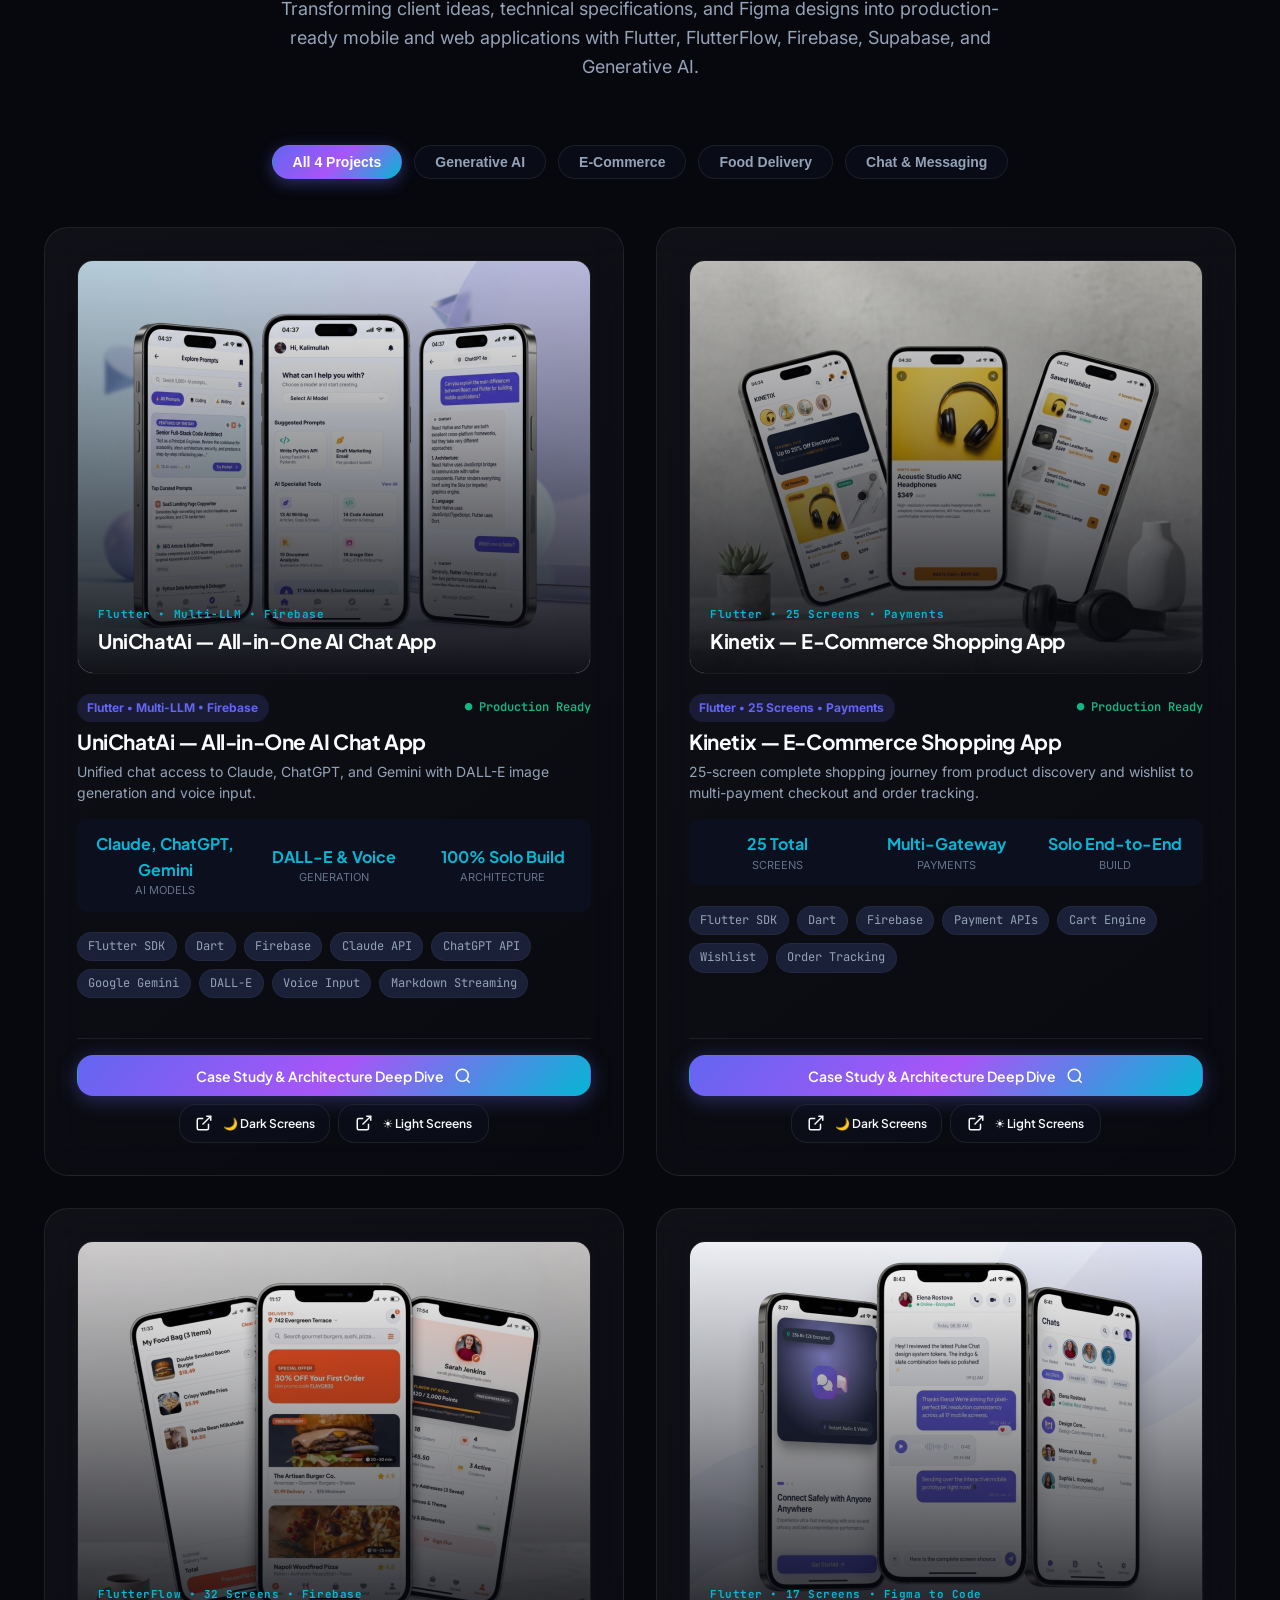
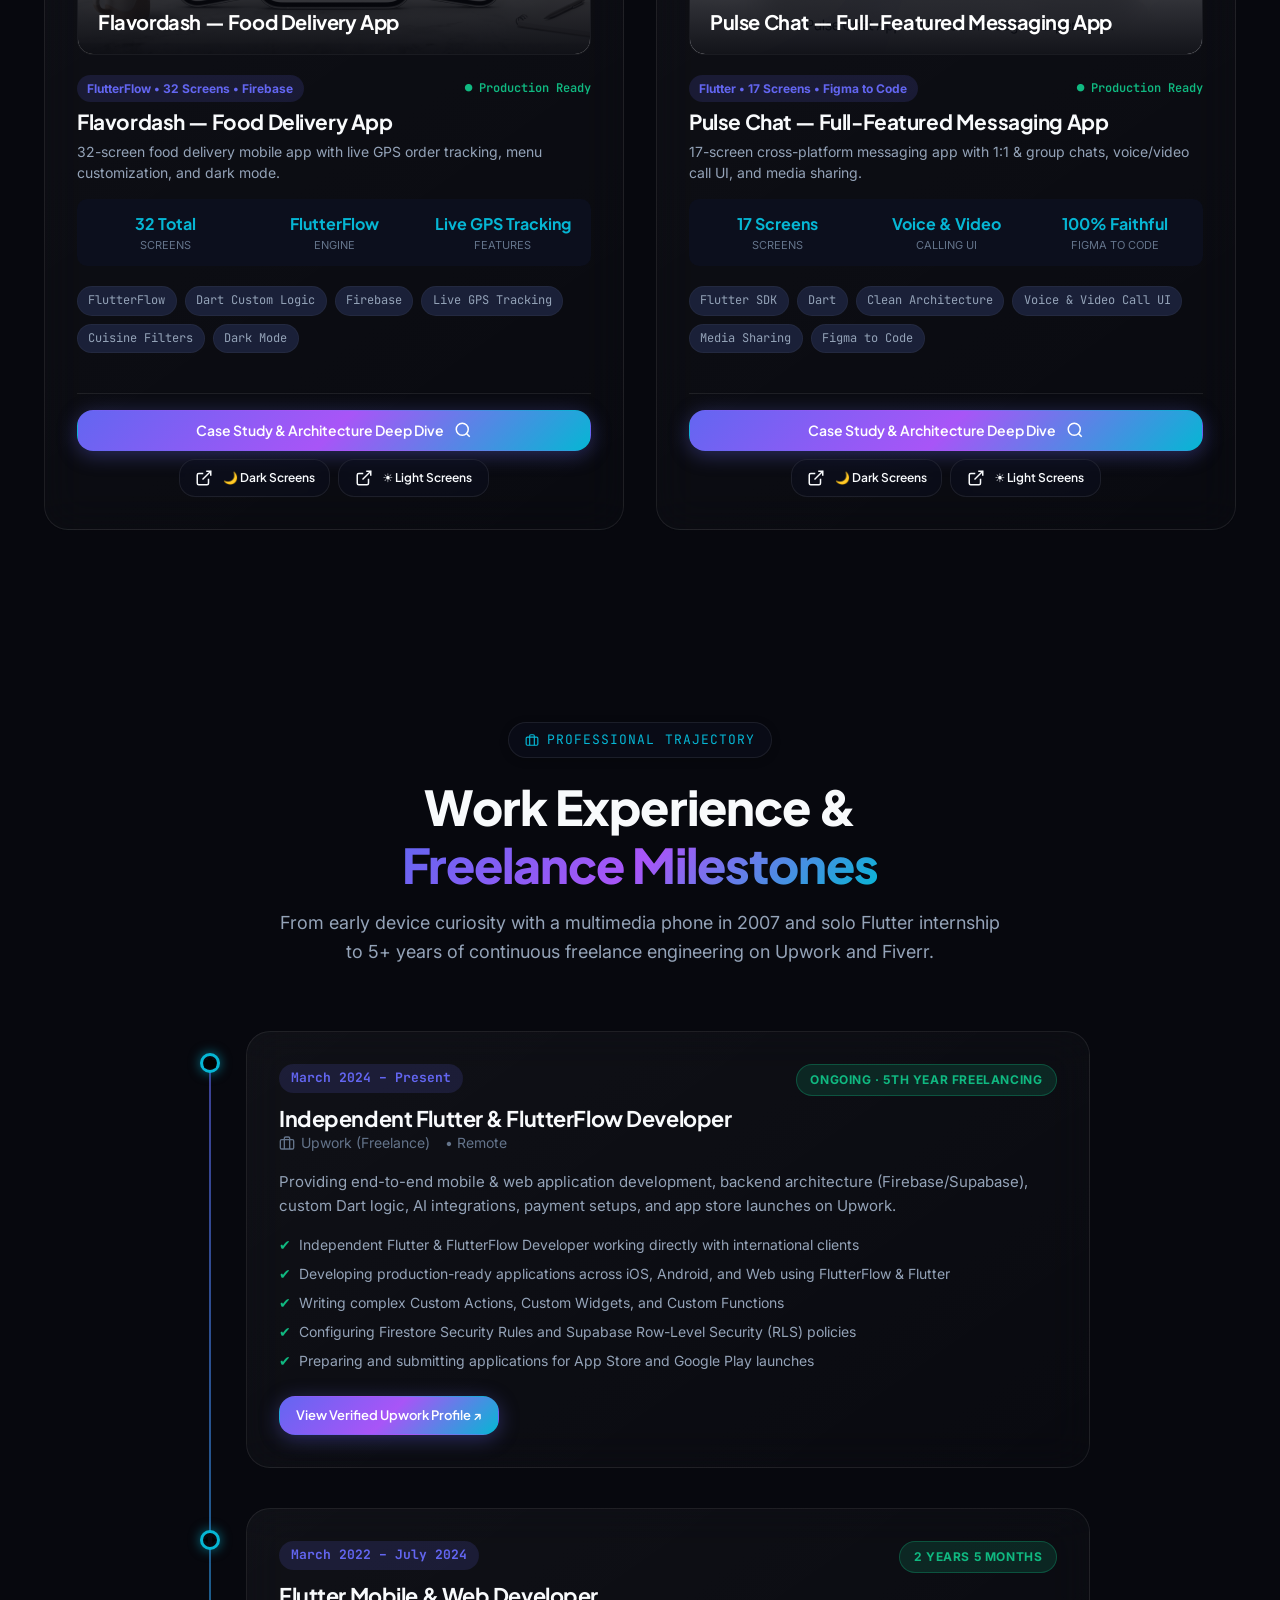
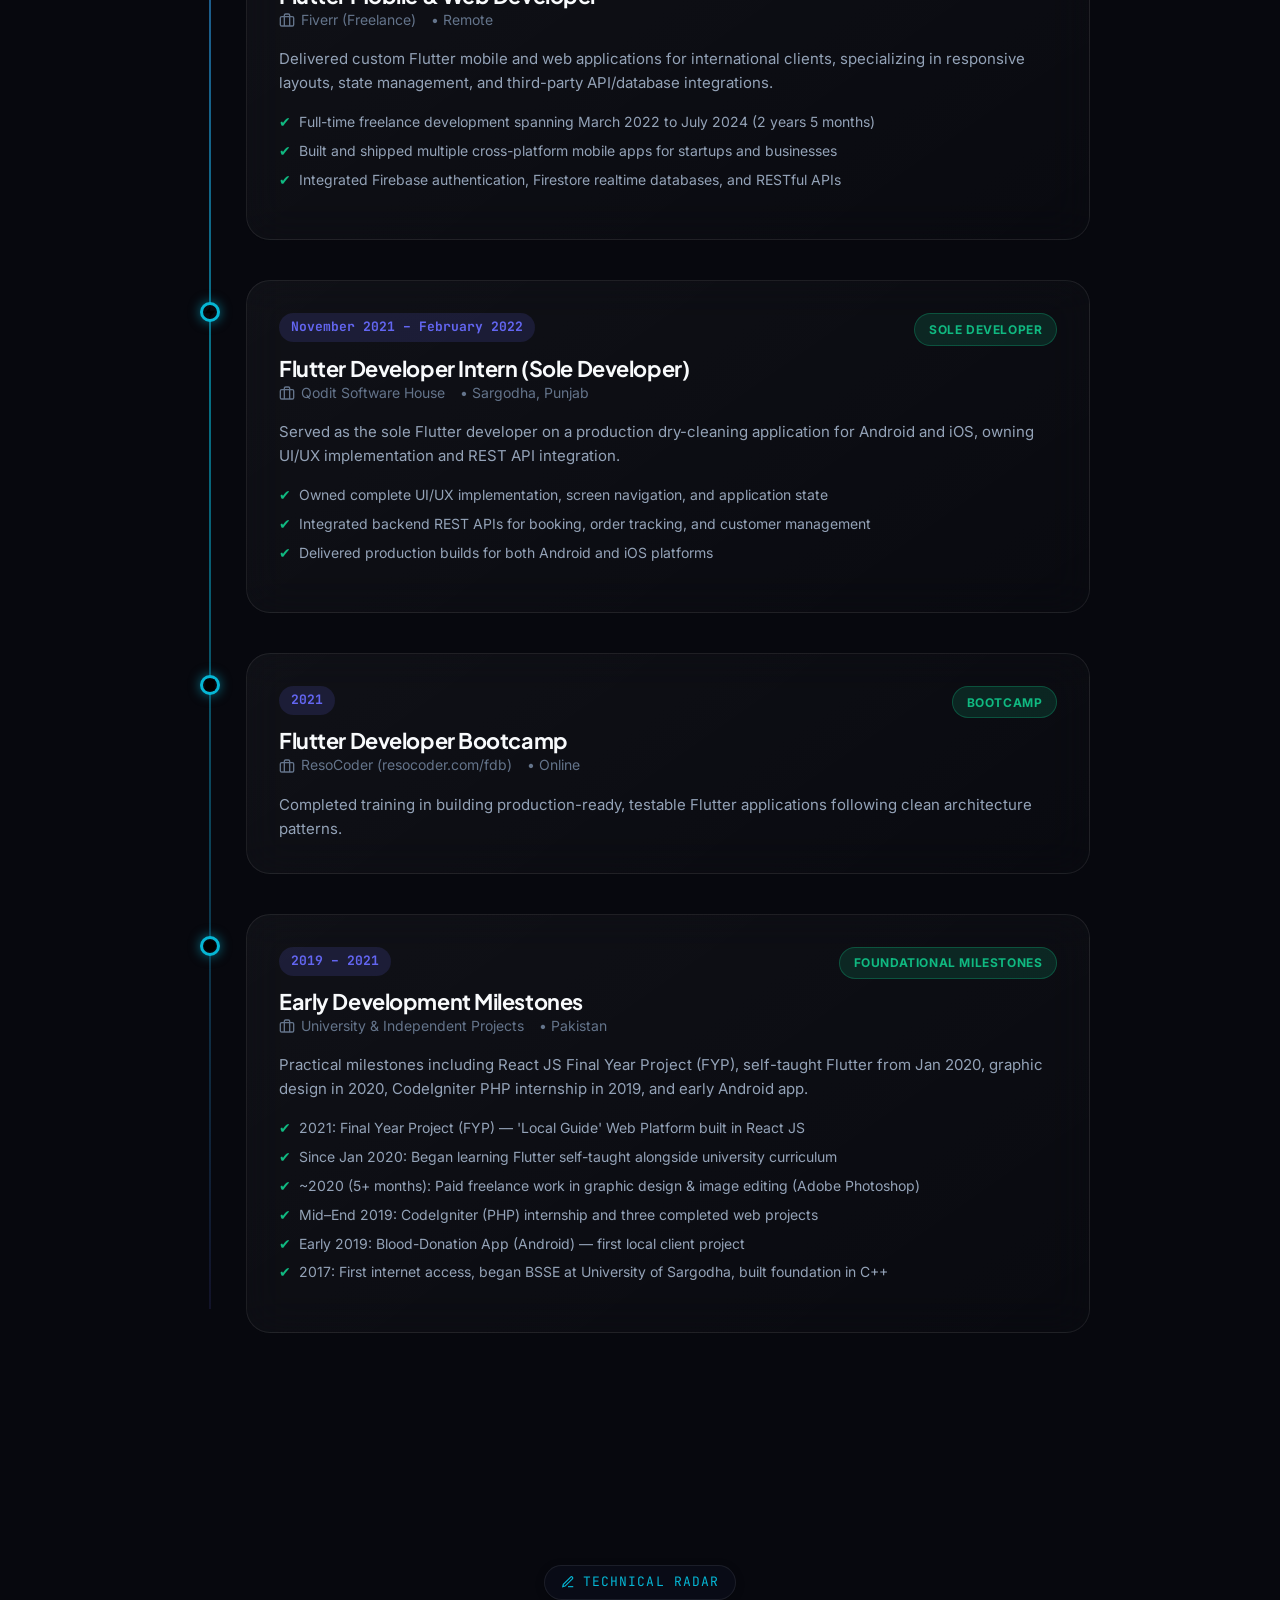
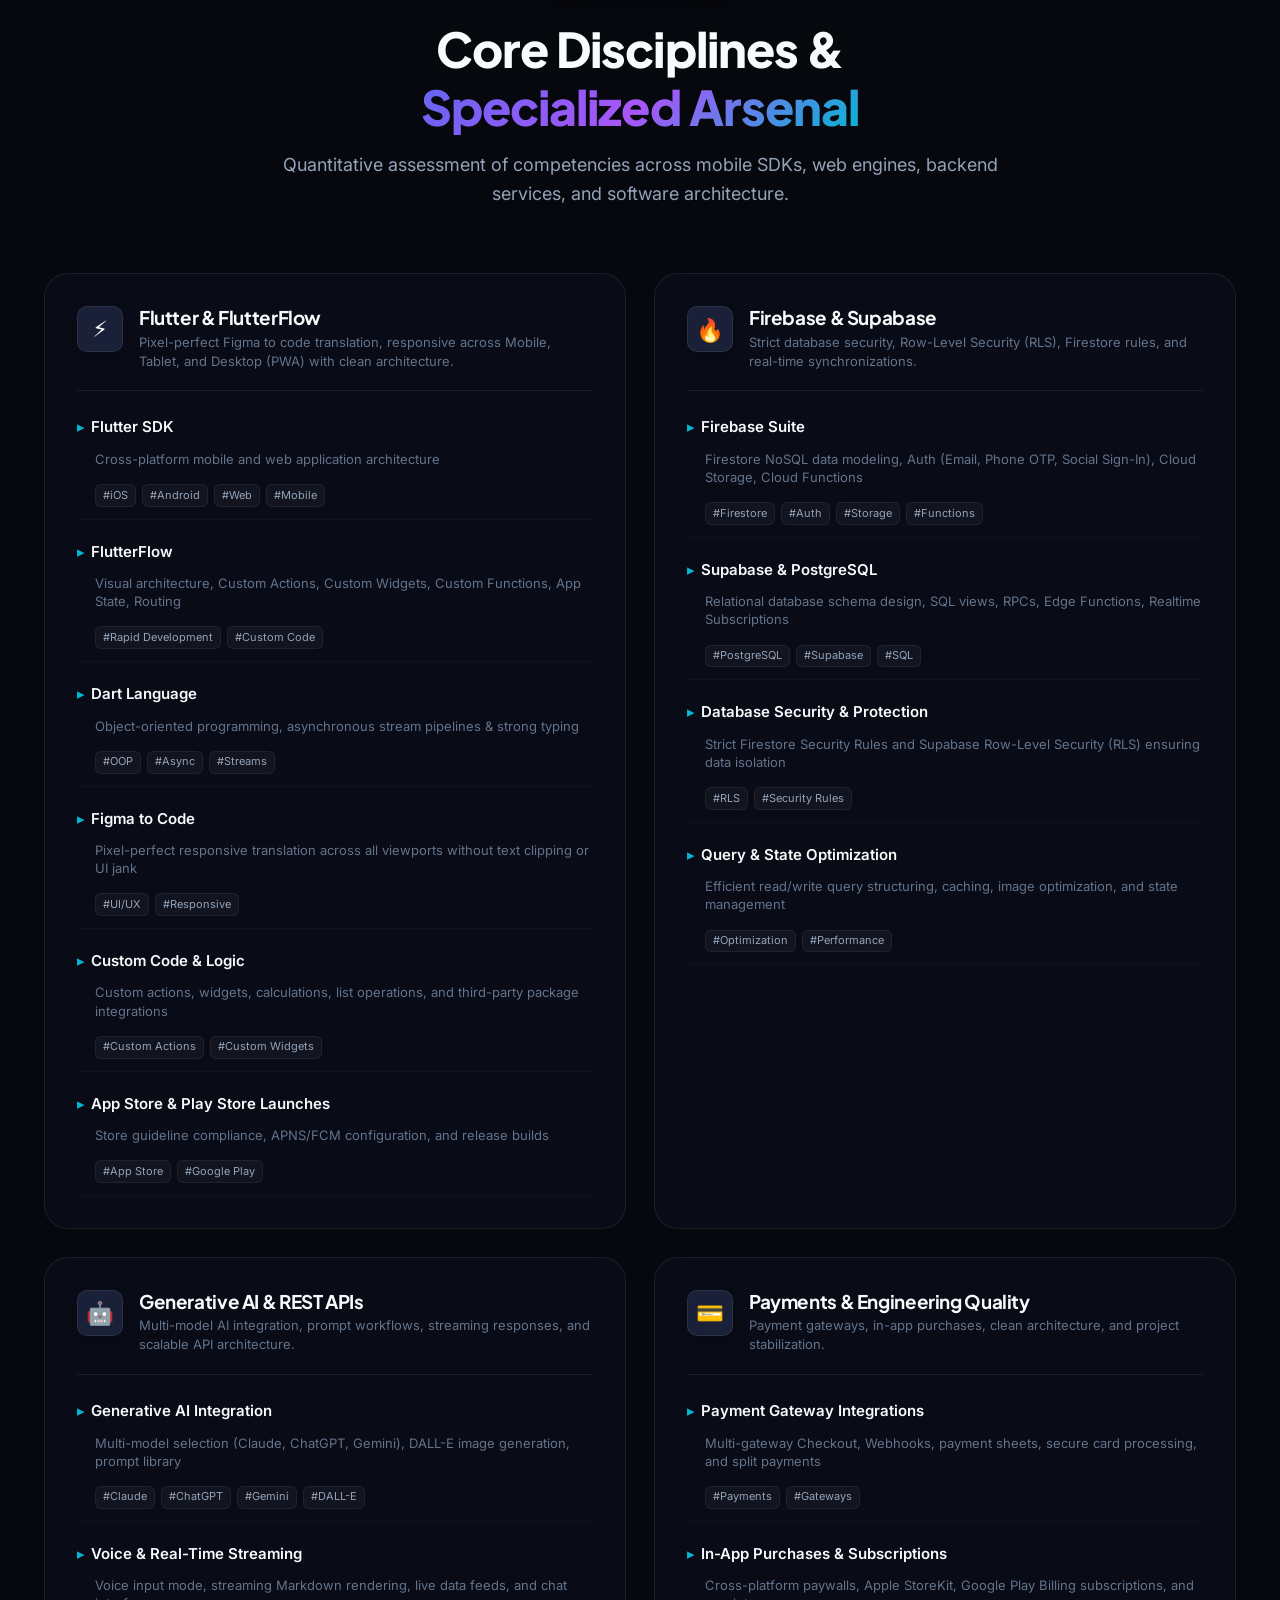
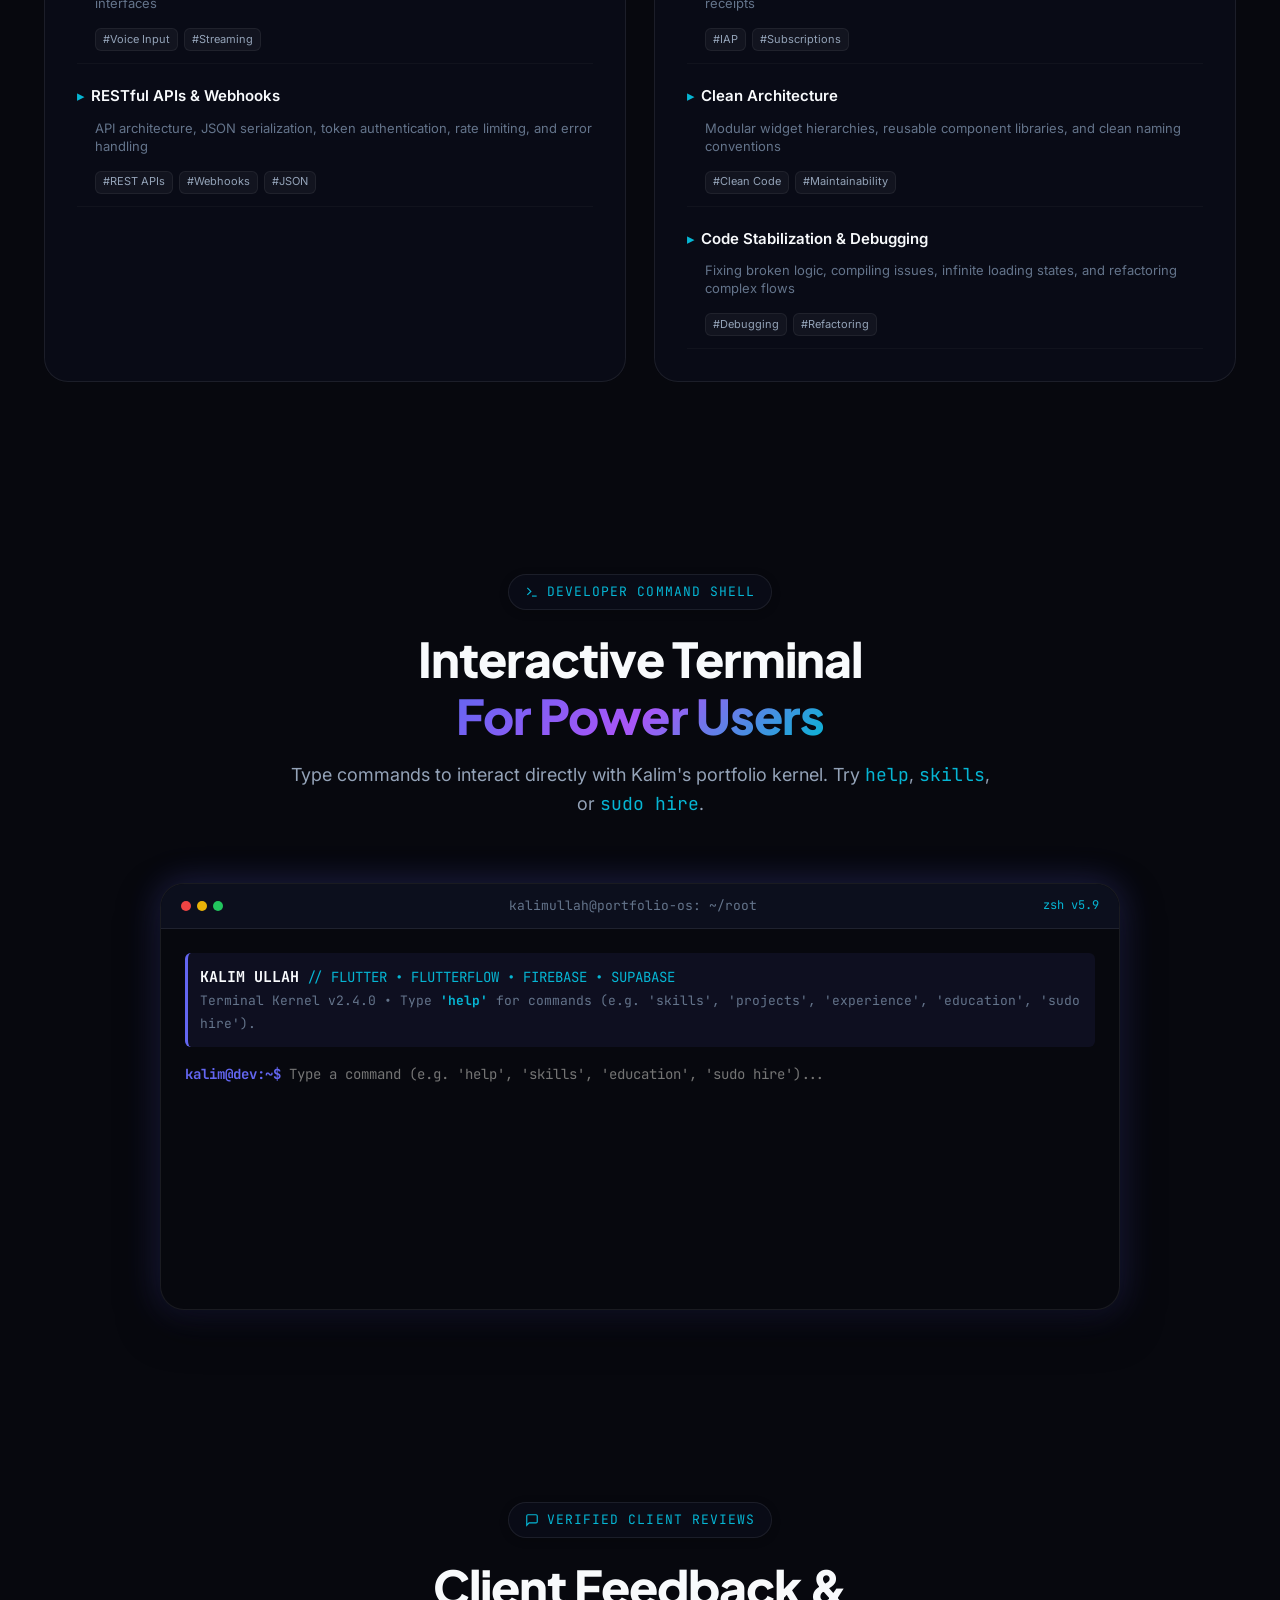
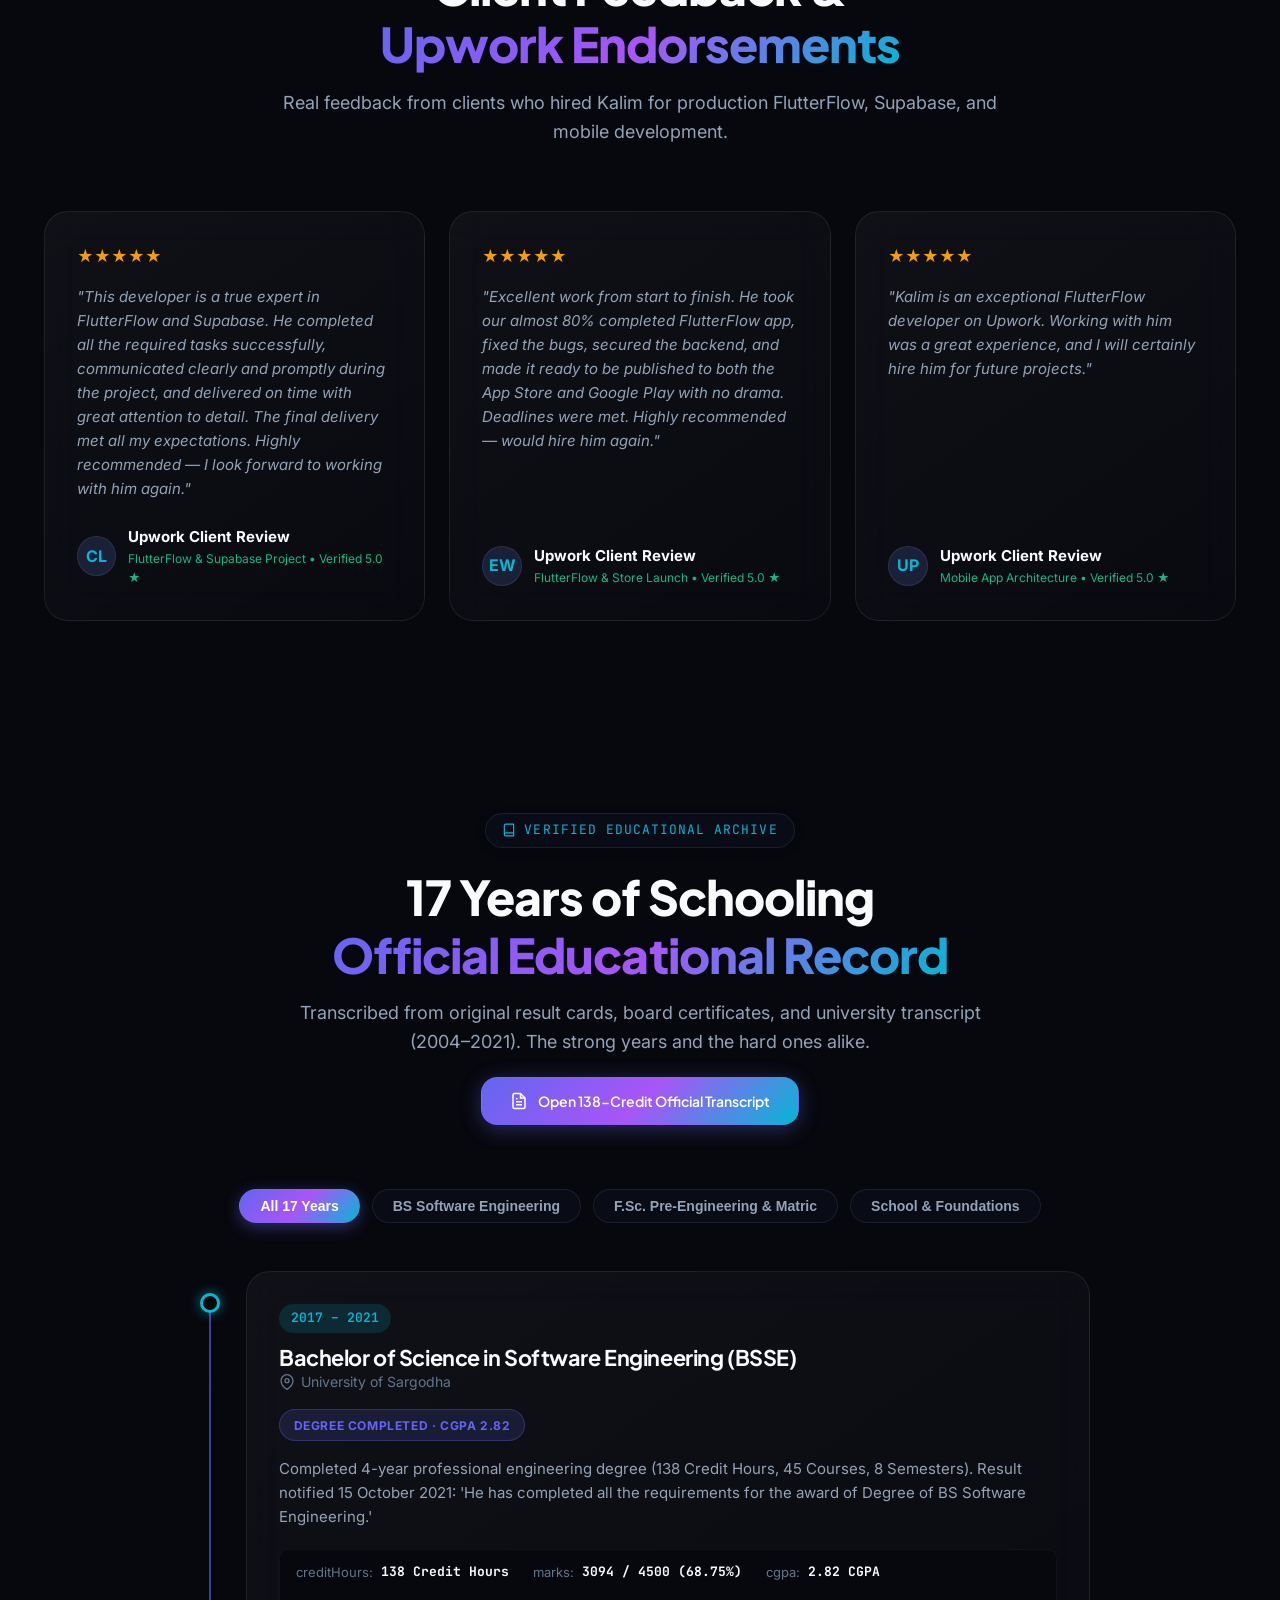
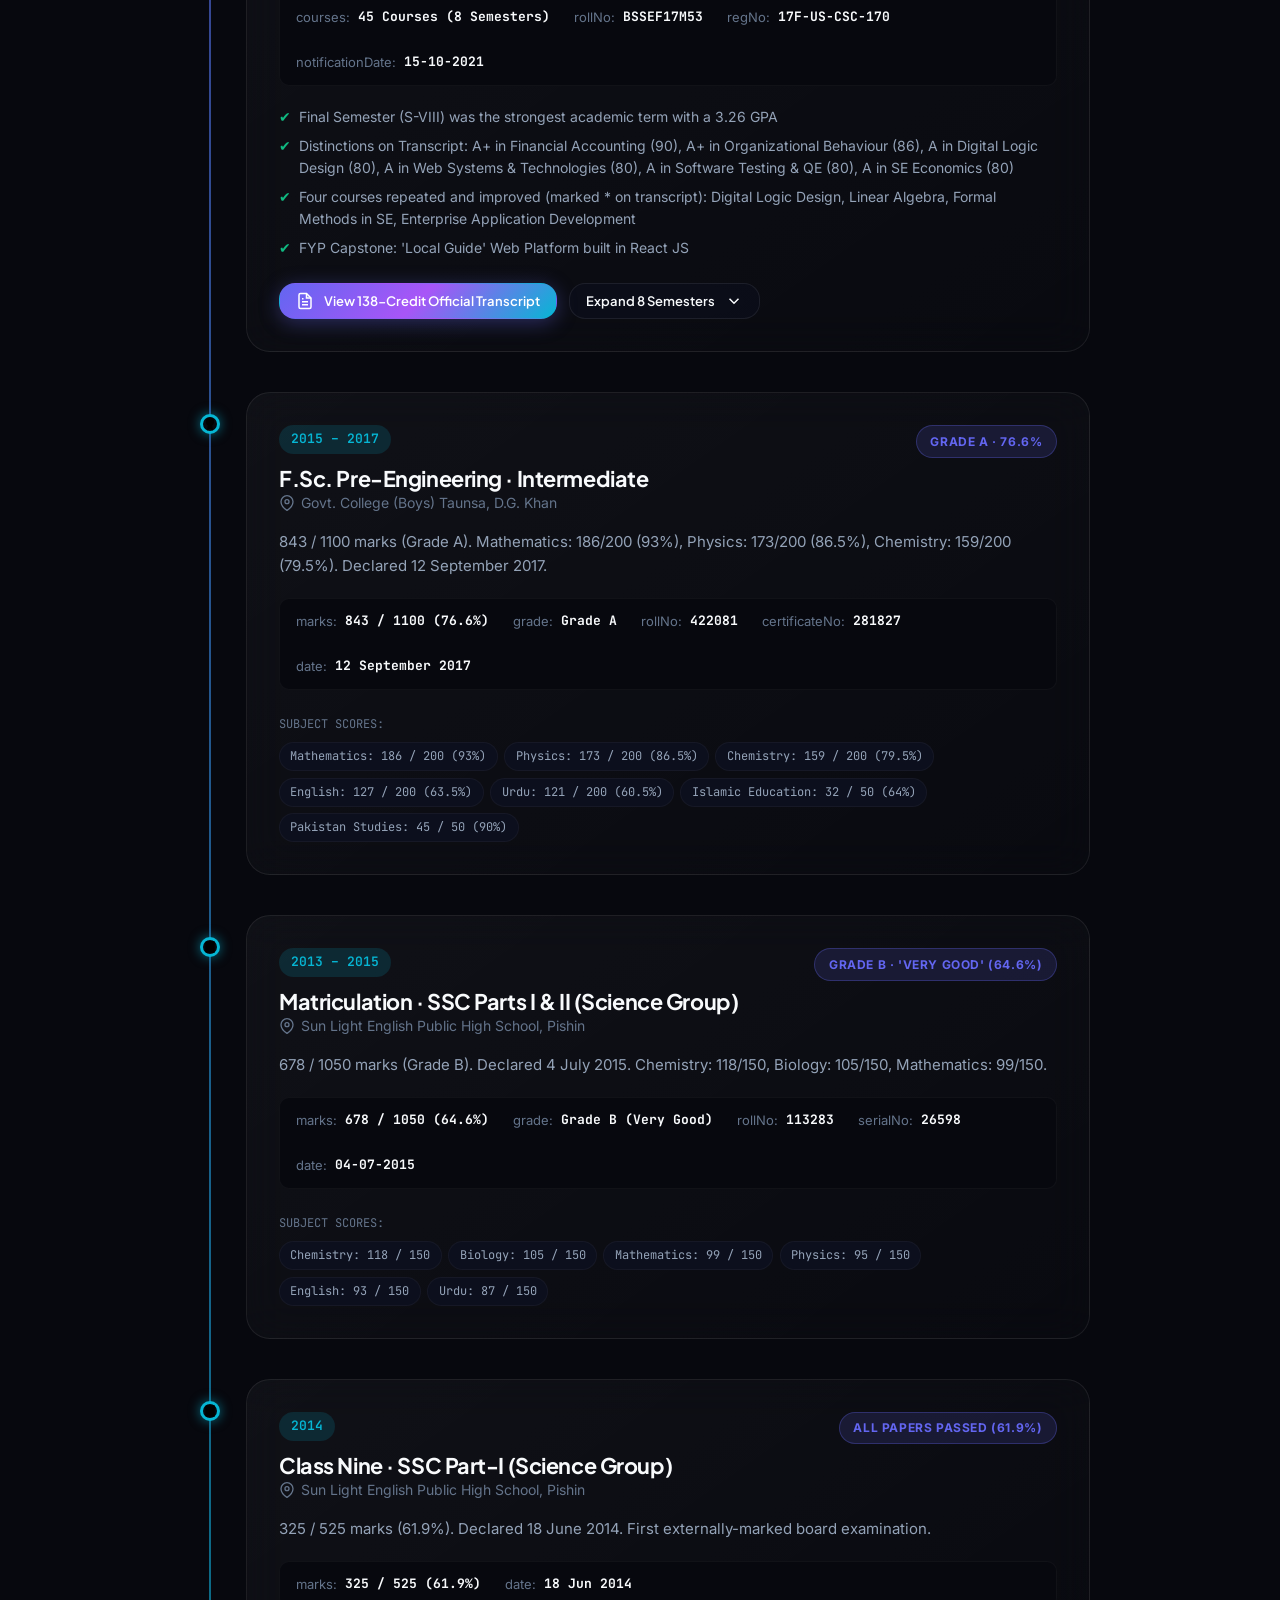
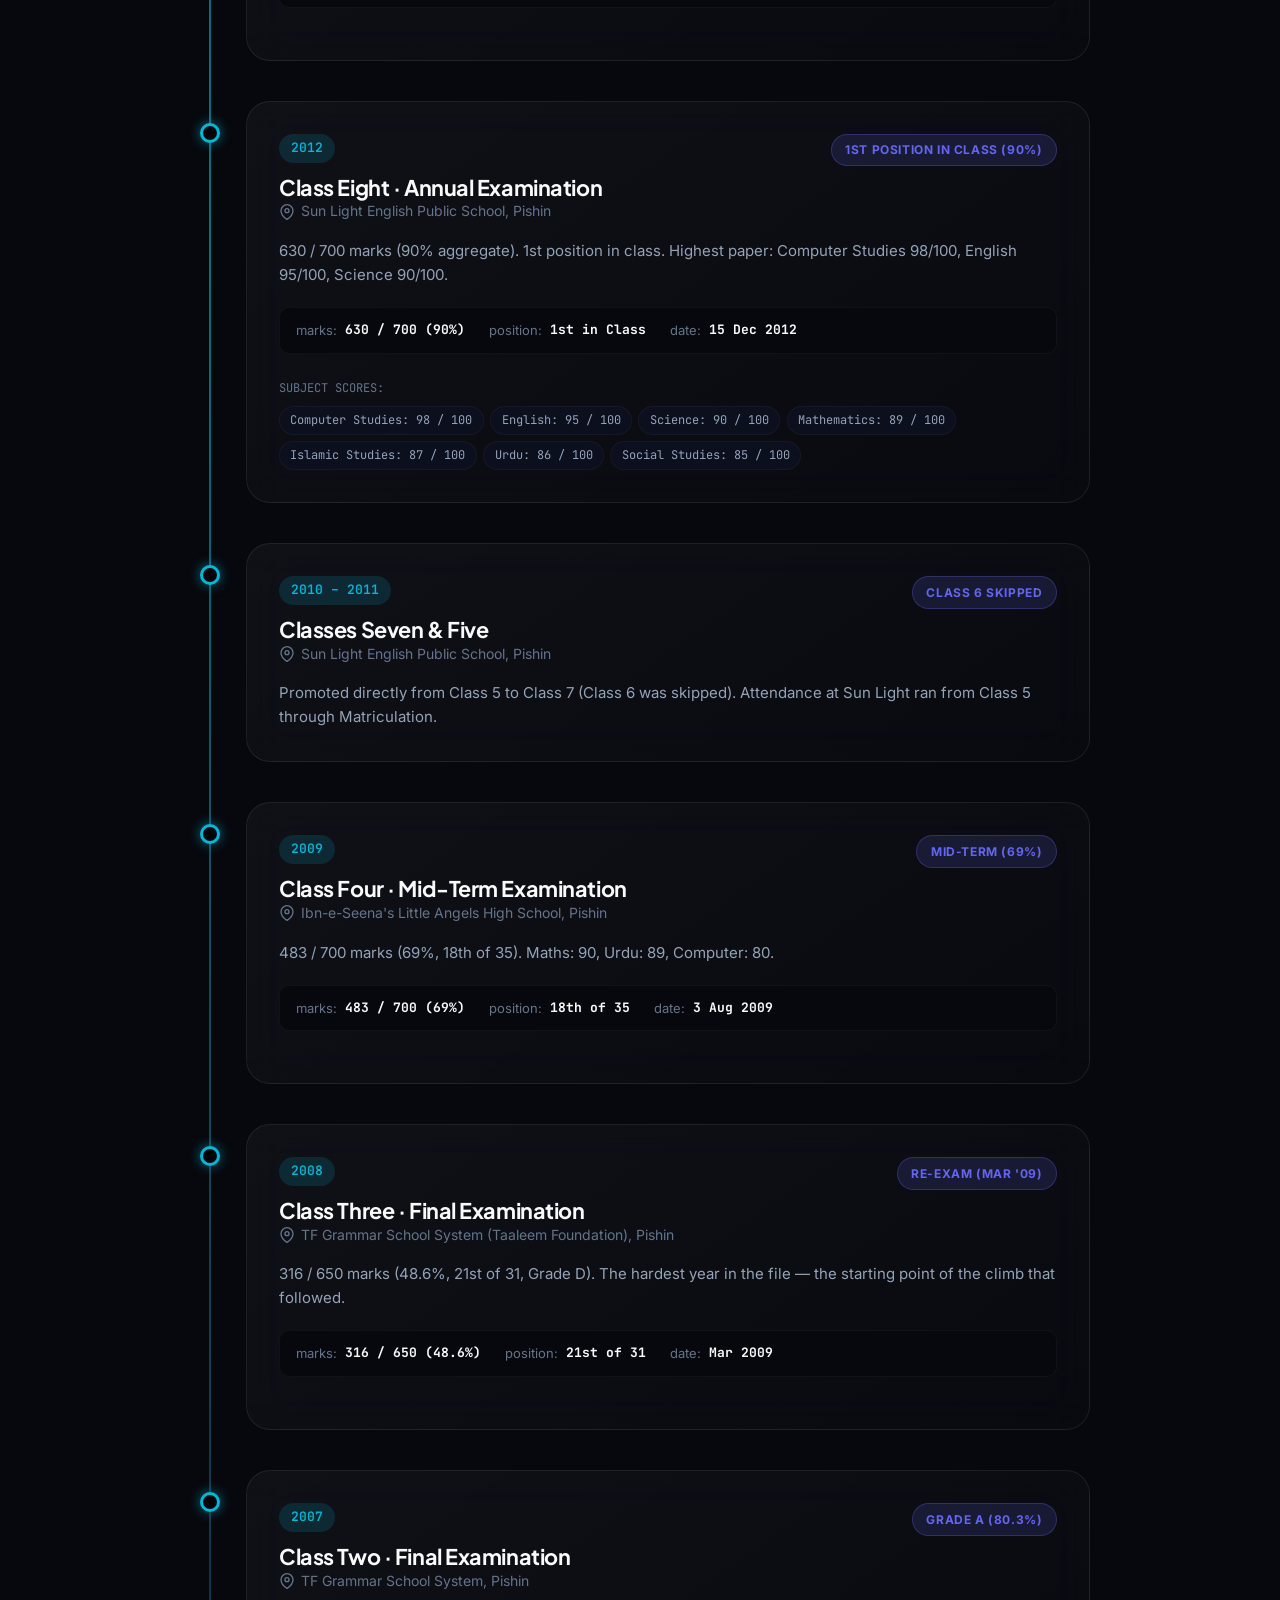
==== commit 0635af78: "feat(branding): add custom high-resolution developer favicon replacing default browser earth icon" ====
--- a/index.html
+++ b/index.html
@@ -9,6 +9,11 @@
   <meta name="description" content="Portfolio of Kalim Ullah — BS Software Engineering (University of Sargodha). Specializing in Flutter, FlutterFlow, Dart, and High-Performance Web Architectures.">
   <meta name="keywords" content="Kalim Ullah, Kaleemullah, Software Engineer, Flutter Developer, FlutterFlow, Dart, Full-Stack Developer, Pakistan, University of Sargodha, BSSE">
   <meta name="author" content="Kalim Ullah">
+
+  <!-- Favicon -->
+  <link rel="icon" type="image/svg+xml" href="data:image/svg+xml,%3Csvg xmlns='http://www.w3.org/2000/svg' viewBox='0 0 64 64' fill='none'%3E%3Cdefs%3E%3ClinearGradient id='g' x1='0%25' y1='0%25' x2='100%25' y2='100%25'%3E%3Cstop offset='0%25' stop-color='%236366f1'/%3E%3Cstop offset='100%25' stop-color='%2306b6d4'/%3E%3C/linearGradient%3E%3C/defs%3E%3Crect width='64' height='64' rx='16' fill='%23080c18' stroke='%231e293b' stroke-width='2'/%3E%3Cpath d='M20 14v36' stroke='url(%23g)' stroke-width='6' stroke-linecap='round'/%3E%3Cpath d='M44 18L26 33l18 15' stroke='url(%23g)' stroke-width='6' stroke-linecap='round' stroke-linejoin='round'/%3E%3Ccircle cx='43' cy='20' r='3' fill='%2306b6d4'/%3E%3Ccircle cx='43' cy='46' r='3' fill='%2310b981'/%3E%3C/svg%3E">
+  <link rel="alternate icon" href="favicon.svg">
+  <link rel="apple-touch-icon" href="assets/images/kalim-avatar.jpg">
 
   <!-- Open Graph / Facebook -->
   <meta property="og:type" content="website">
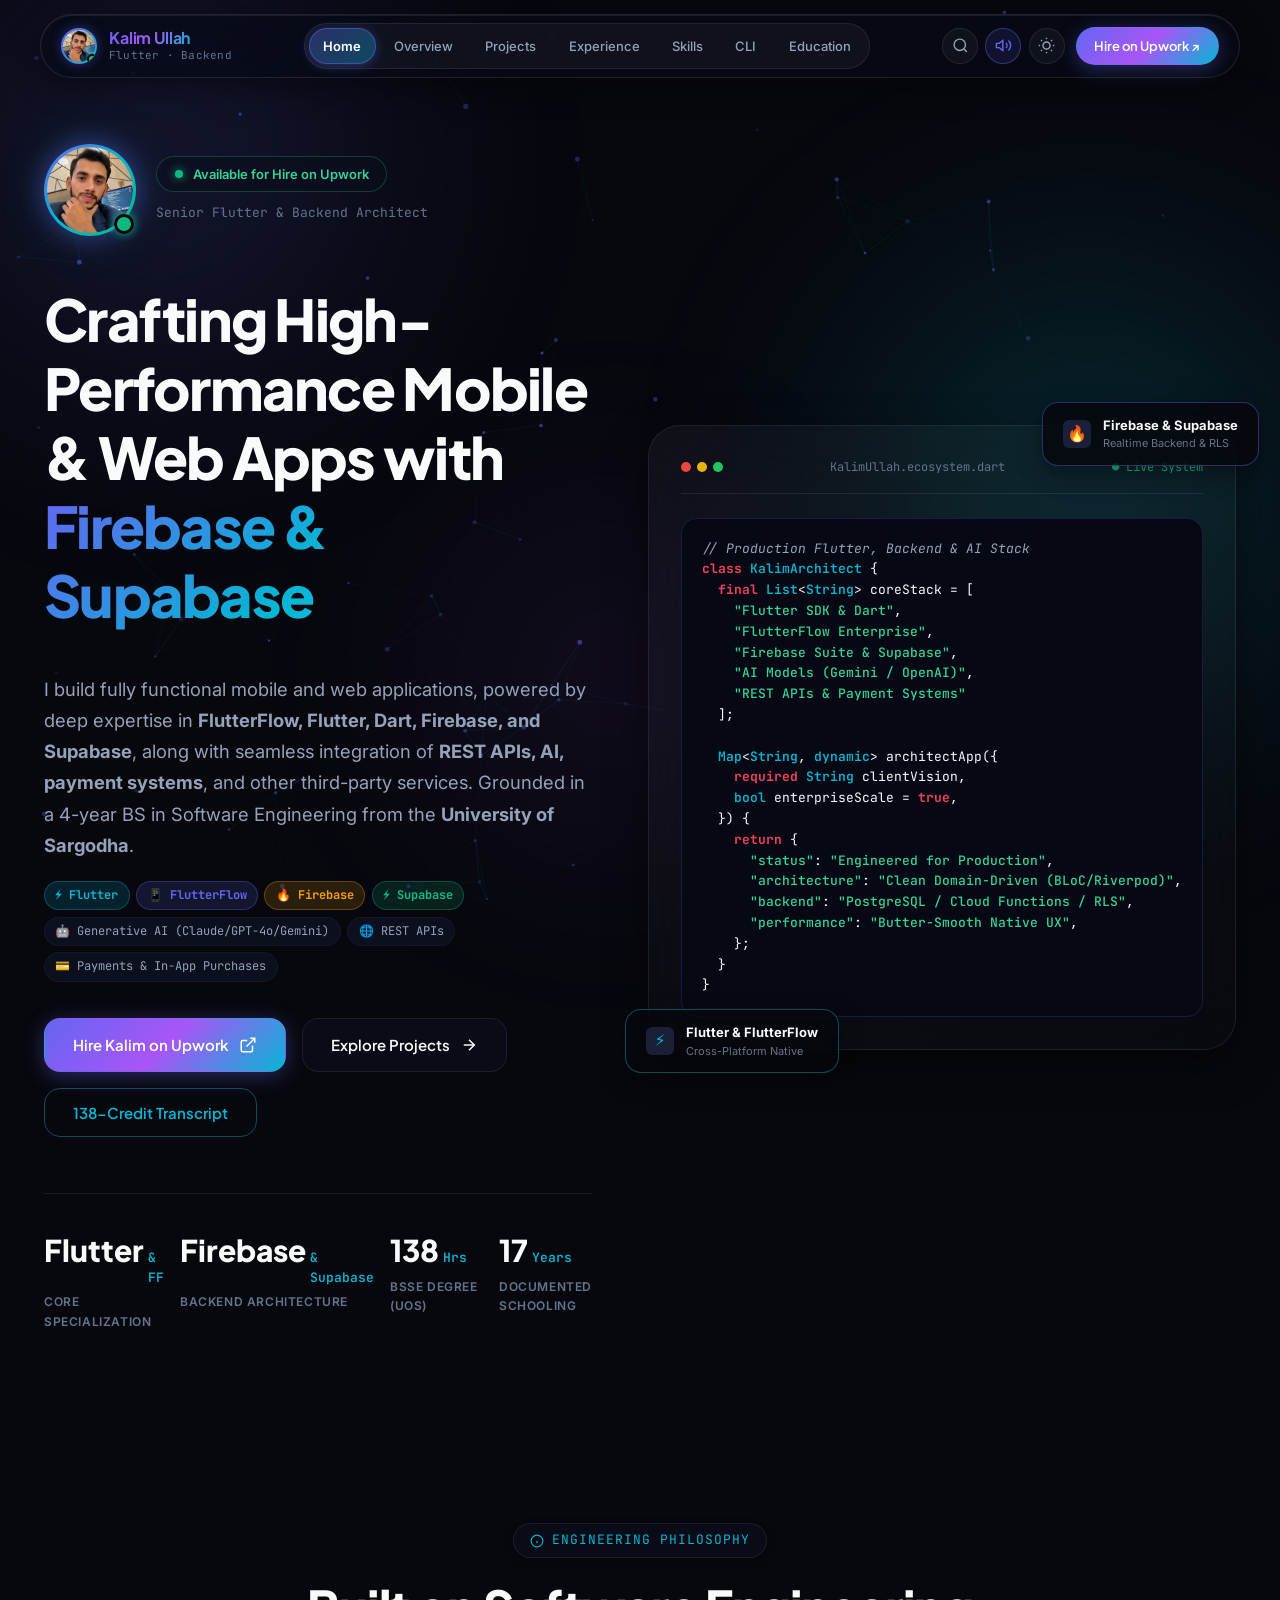
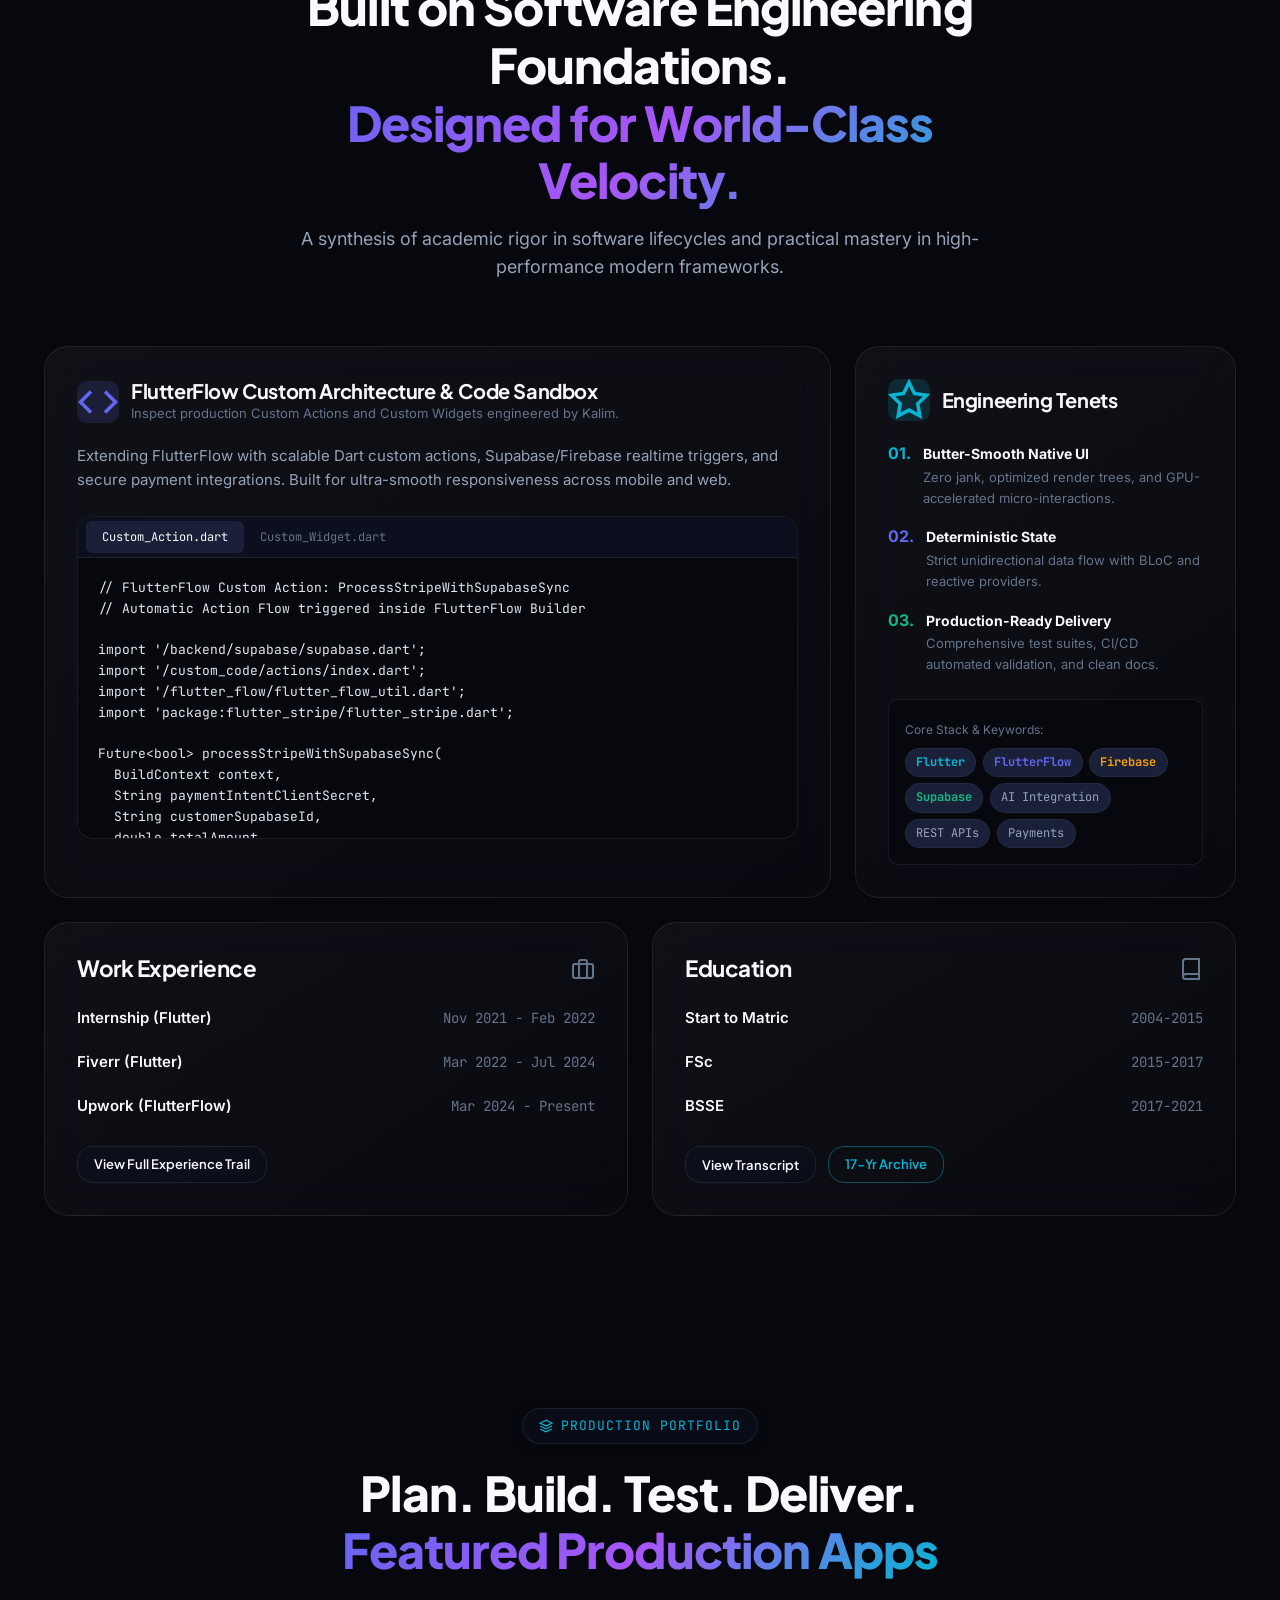
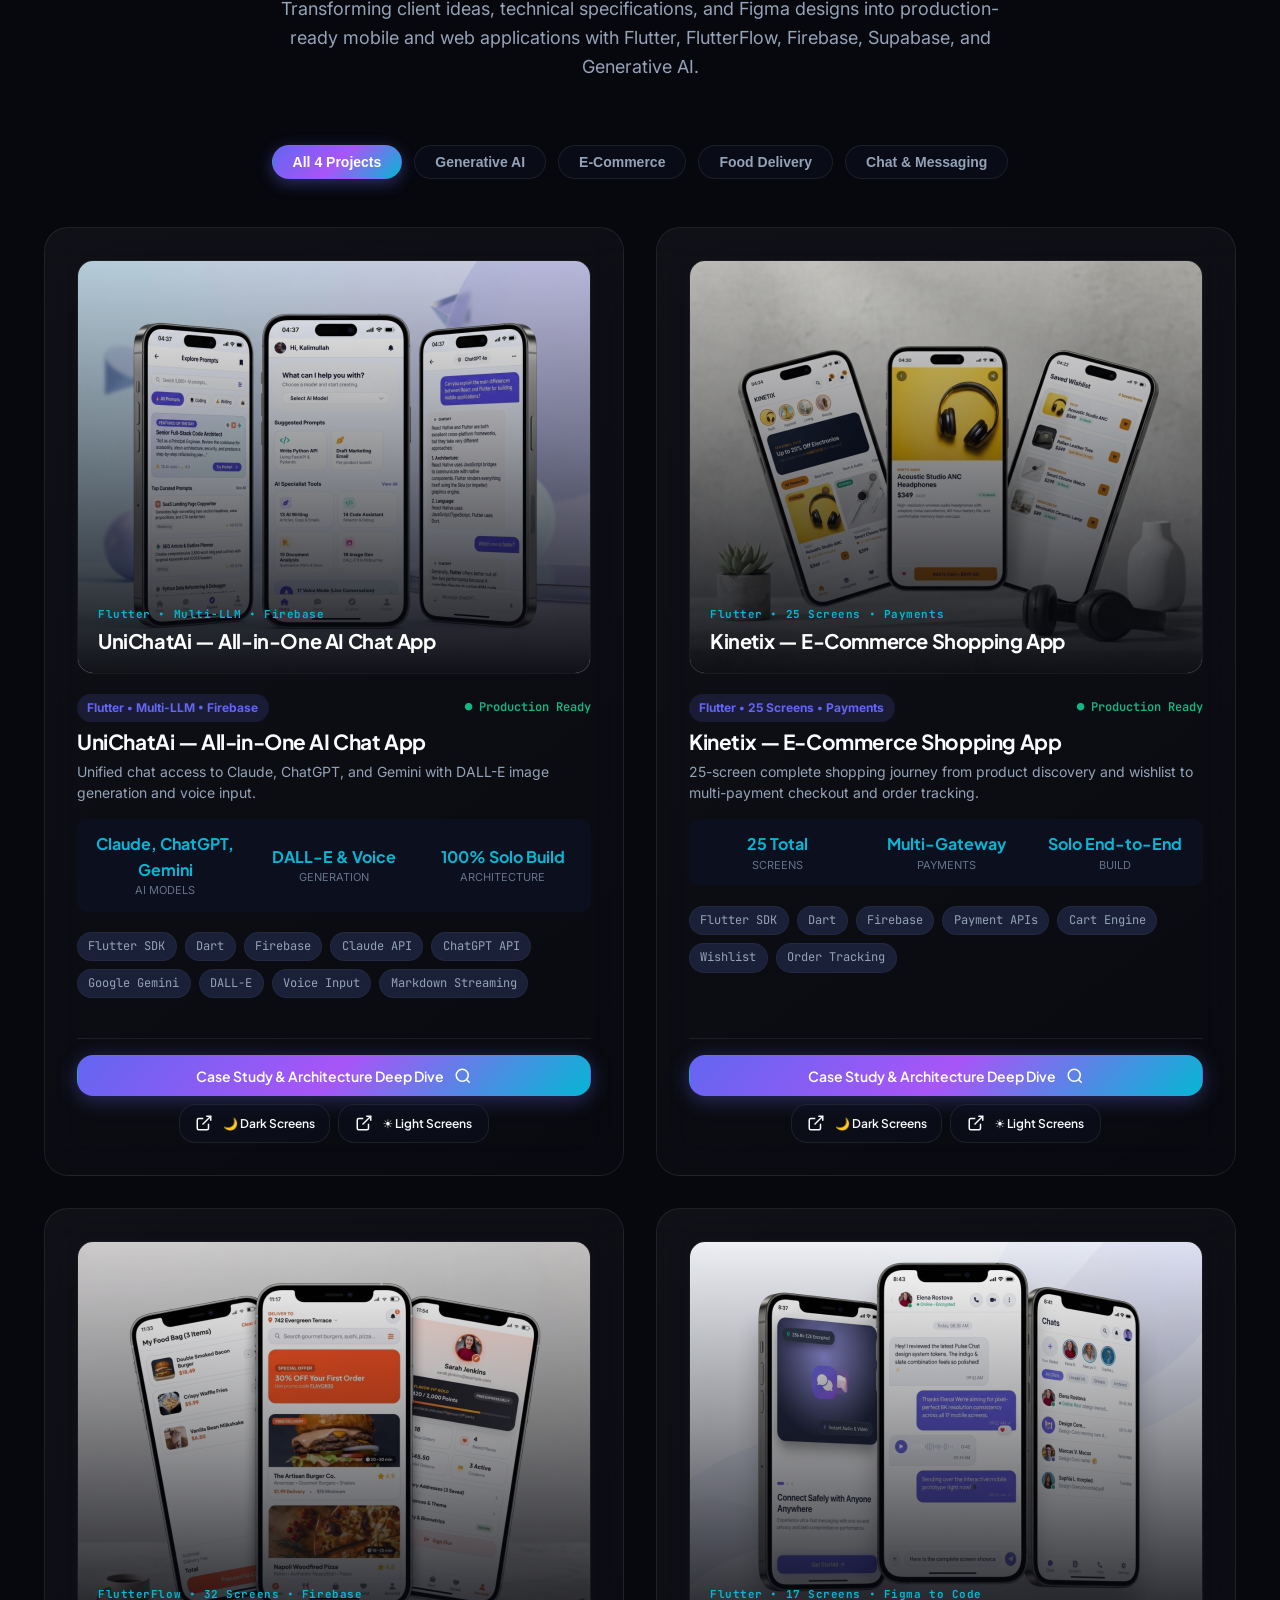
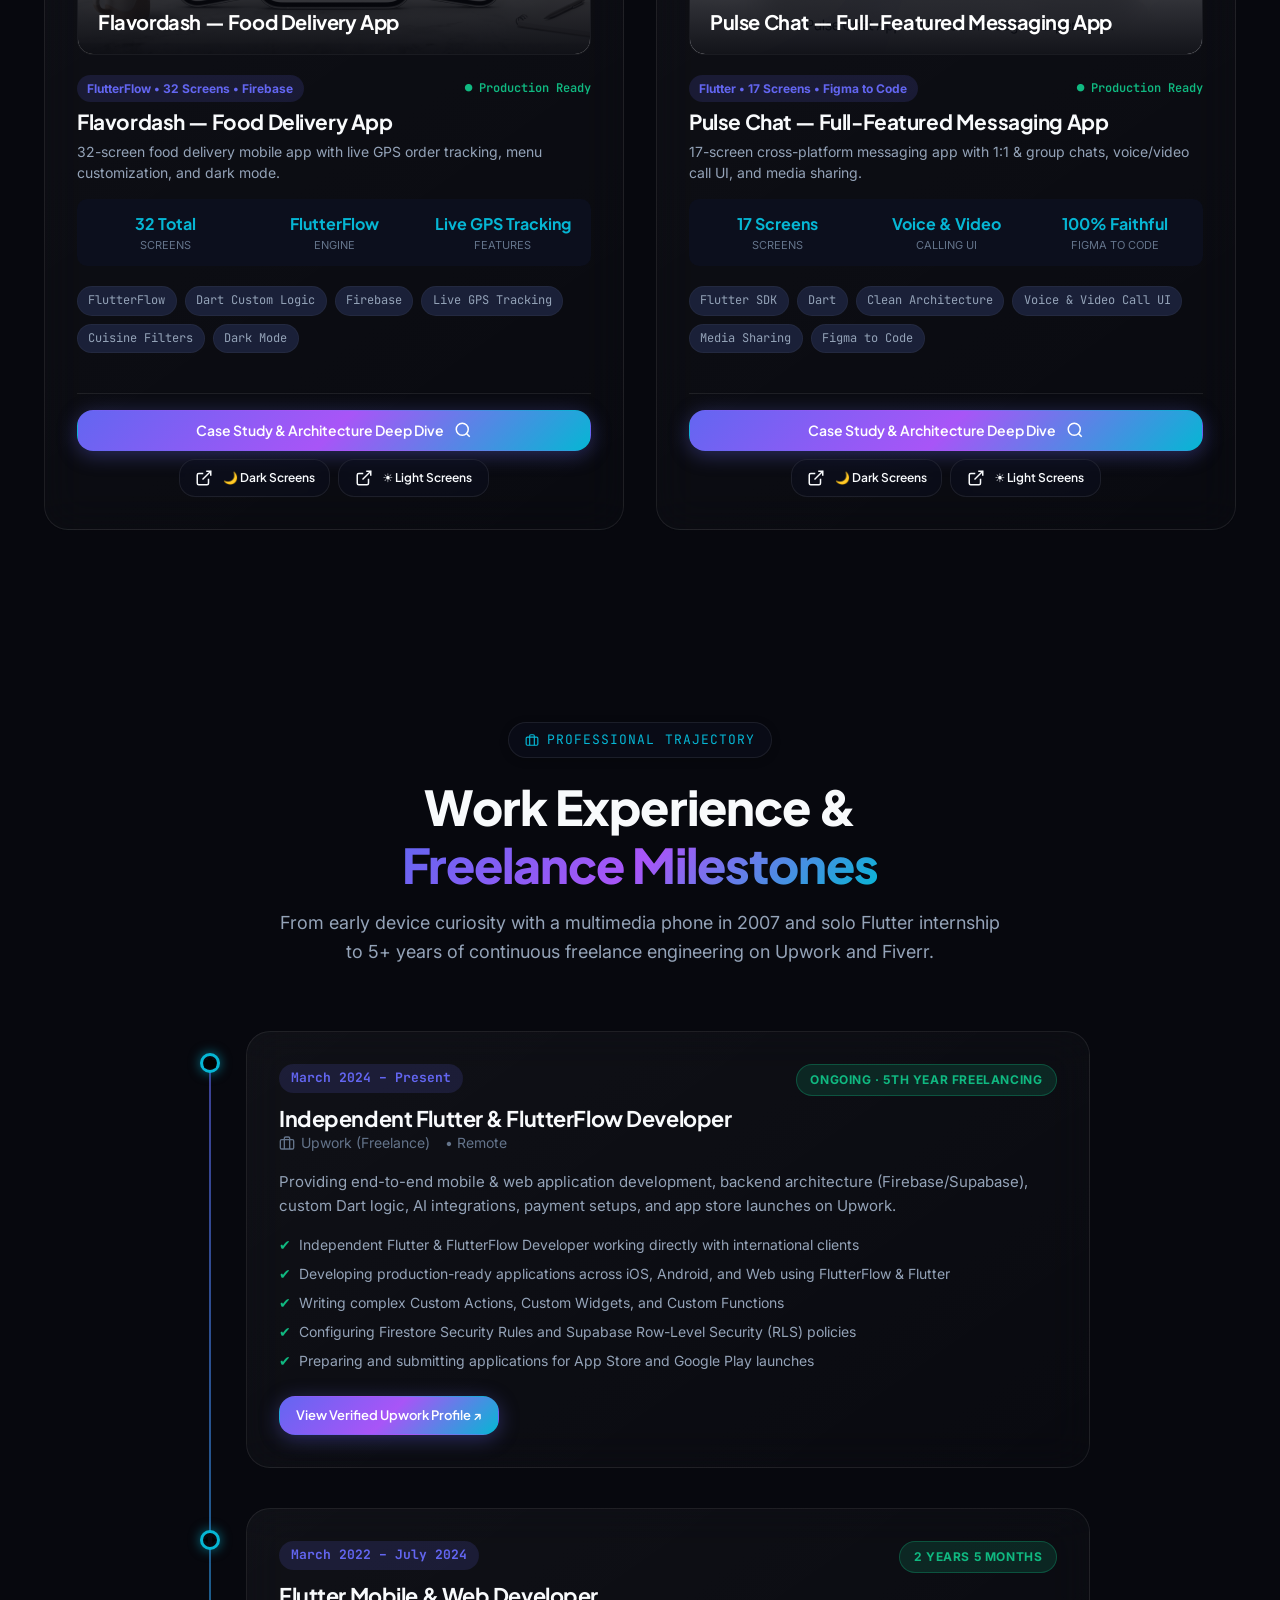
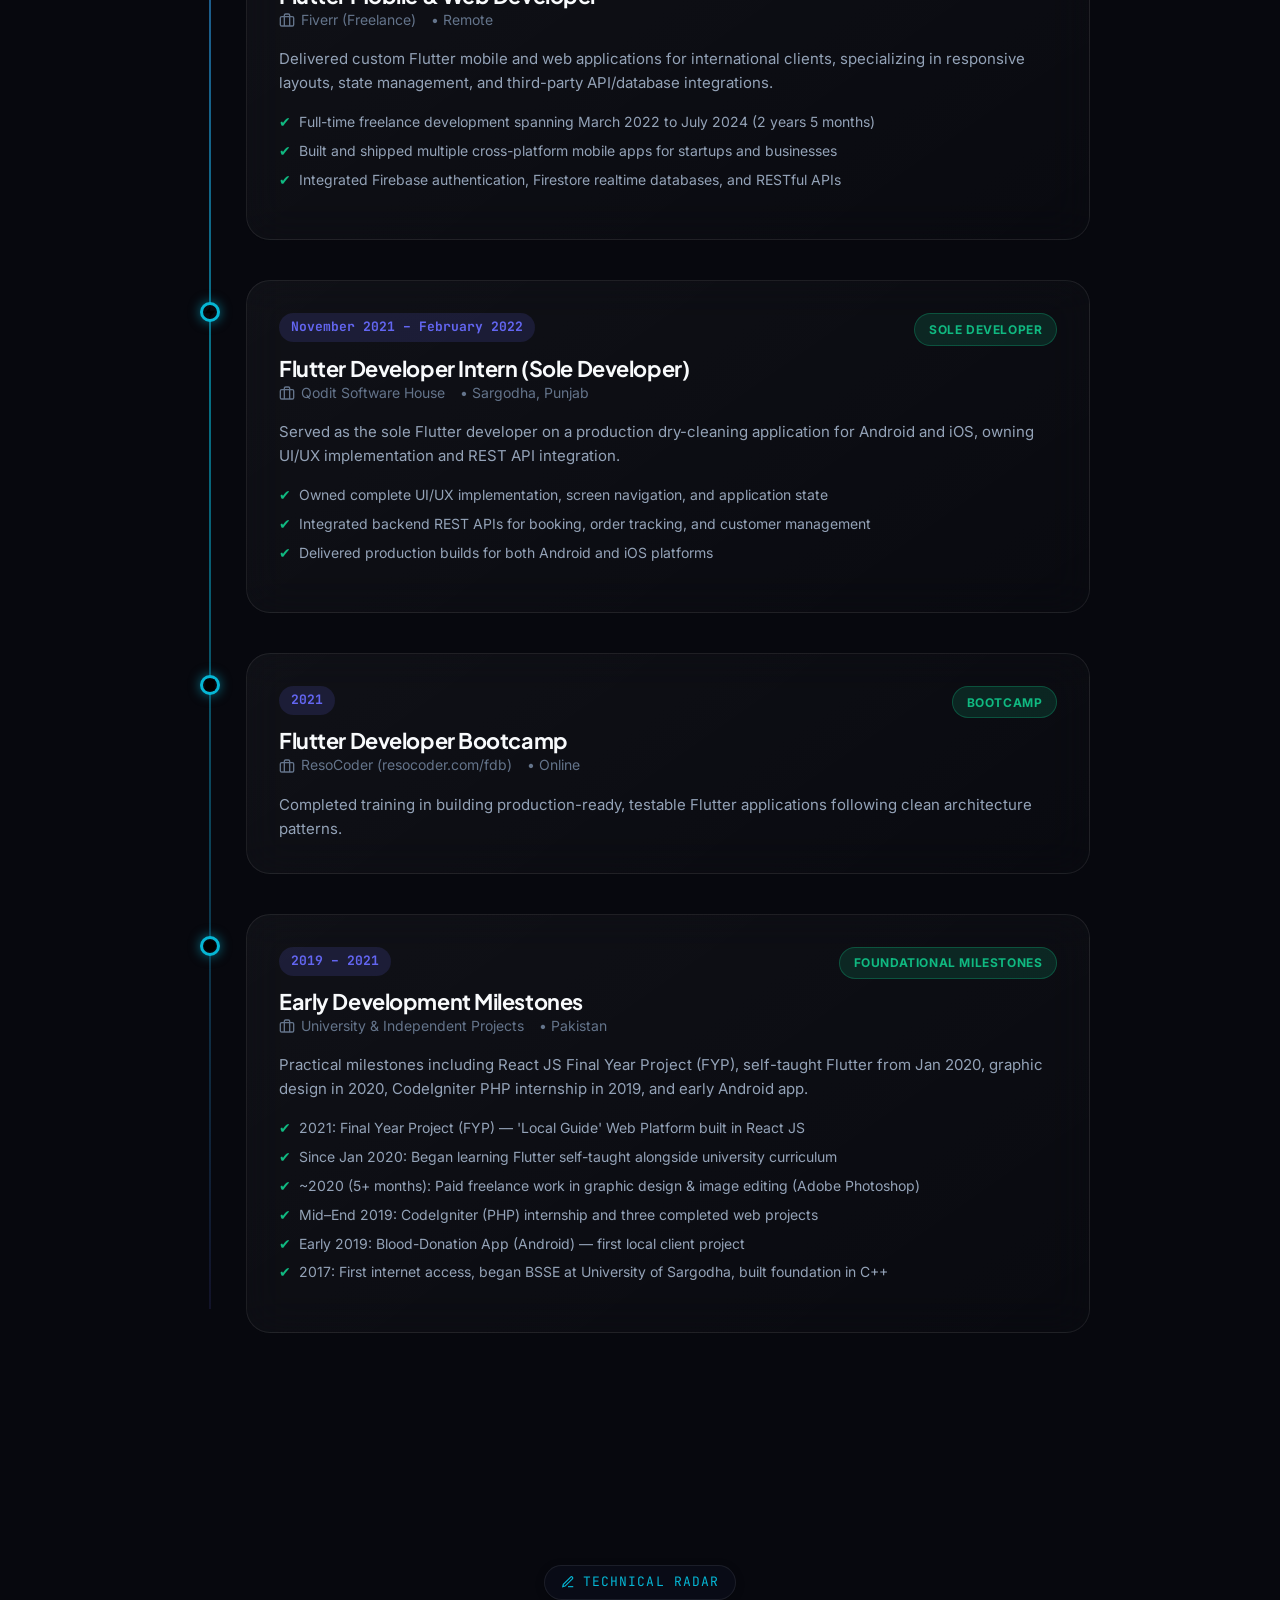
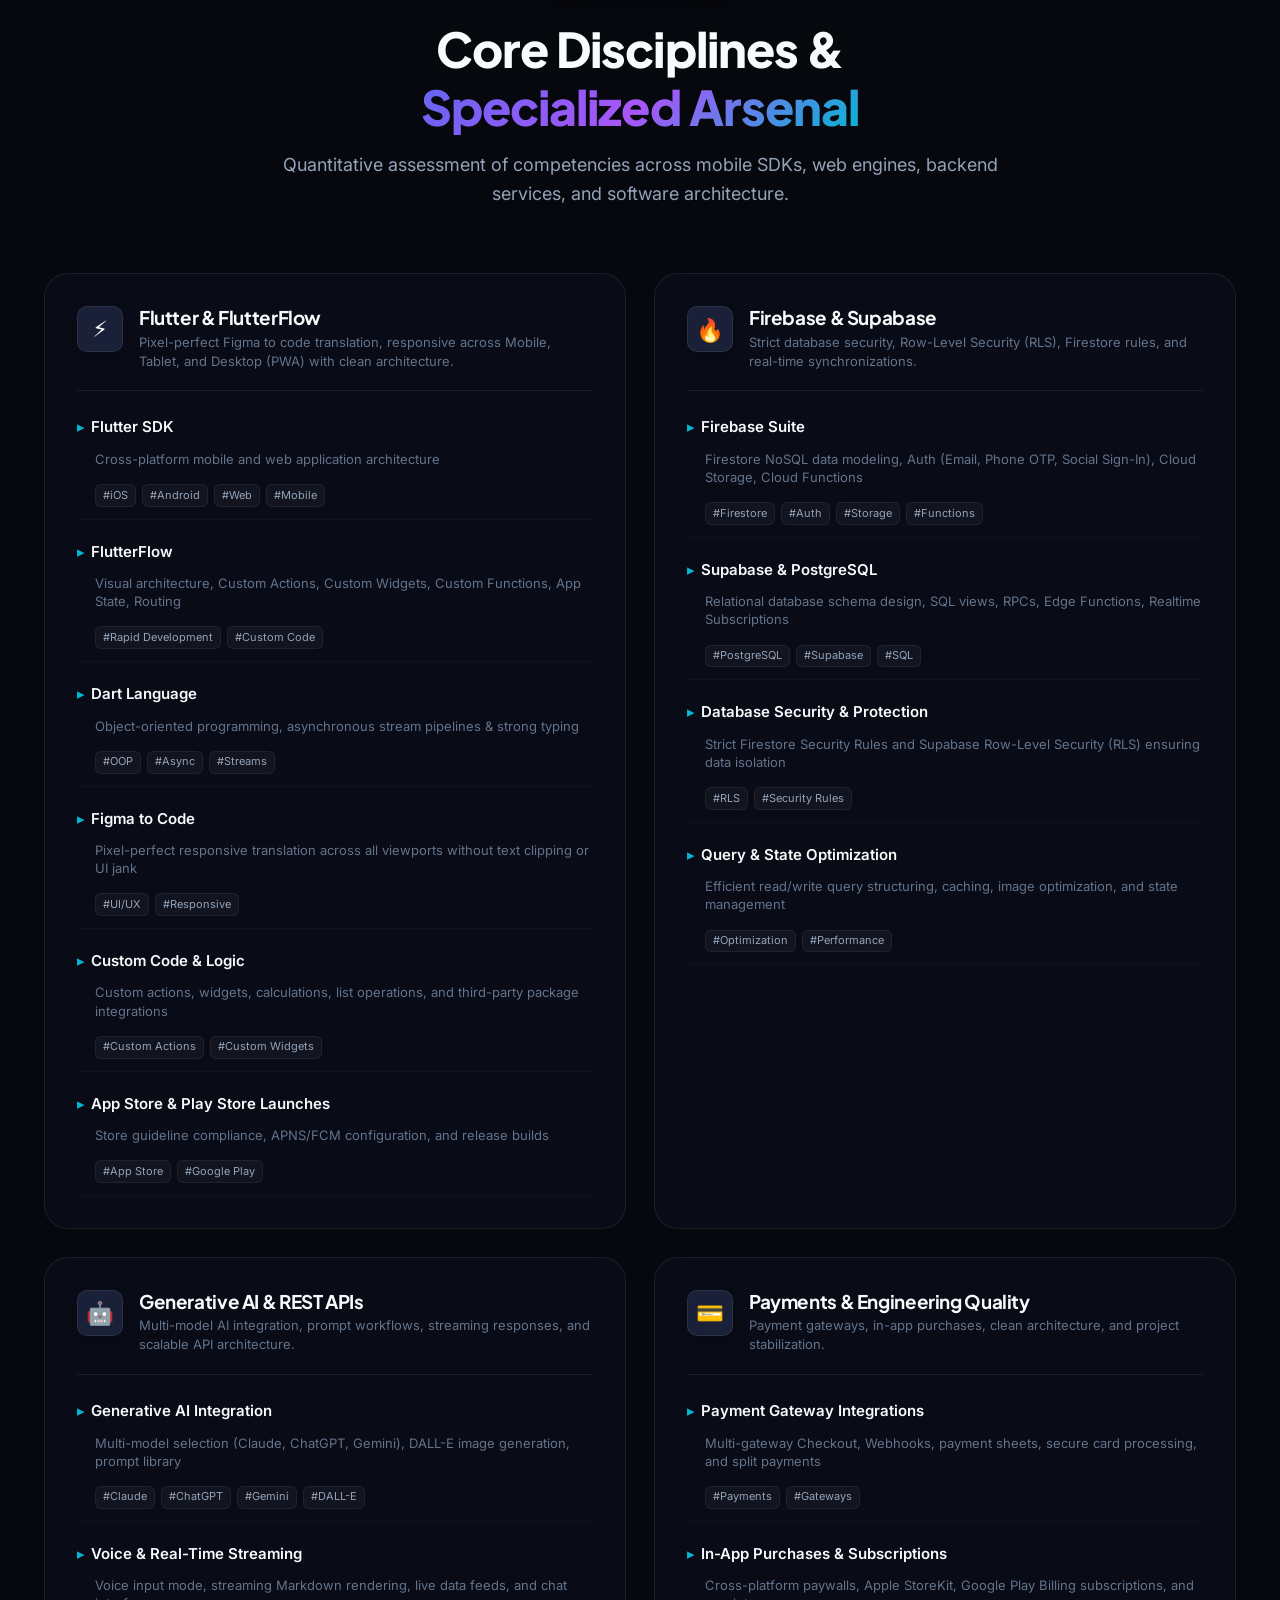
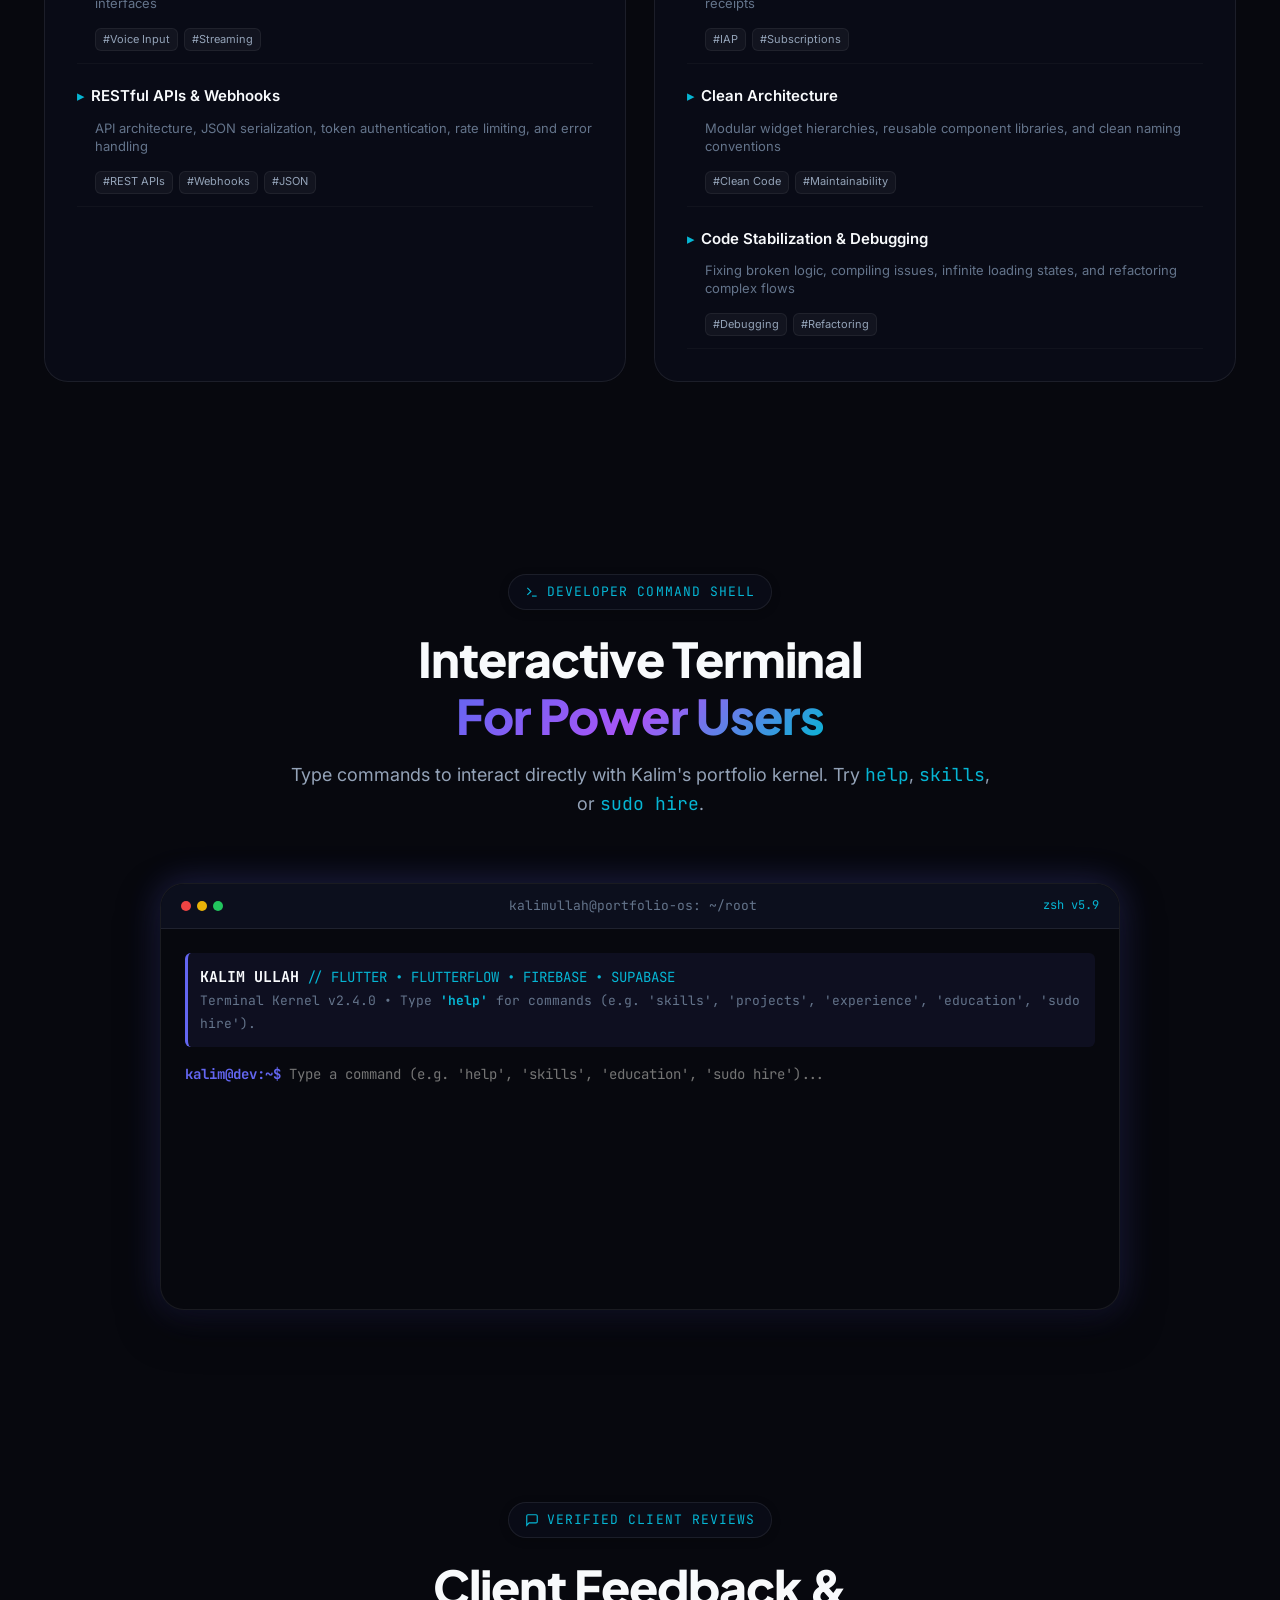
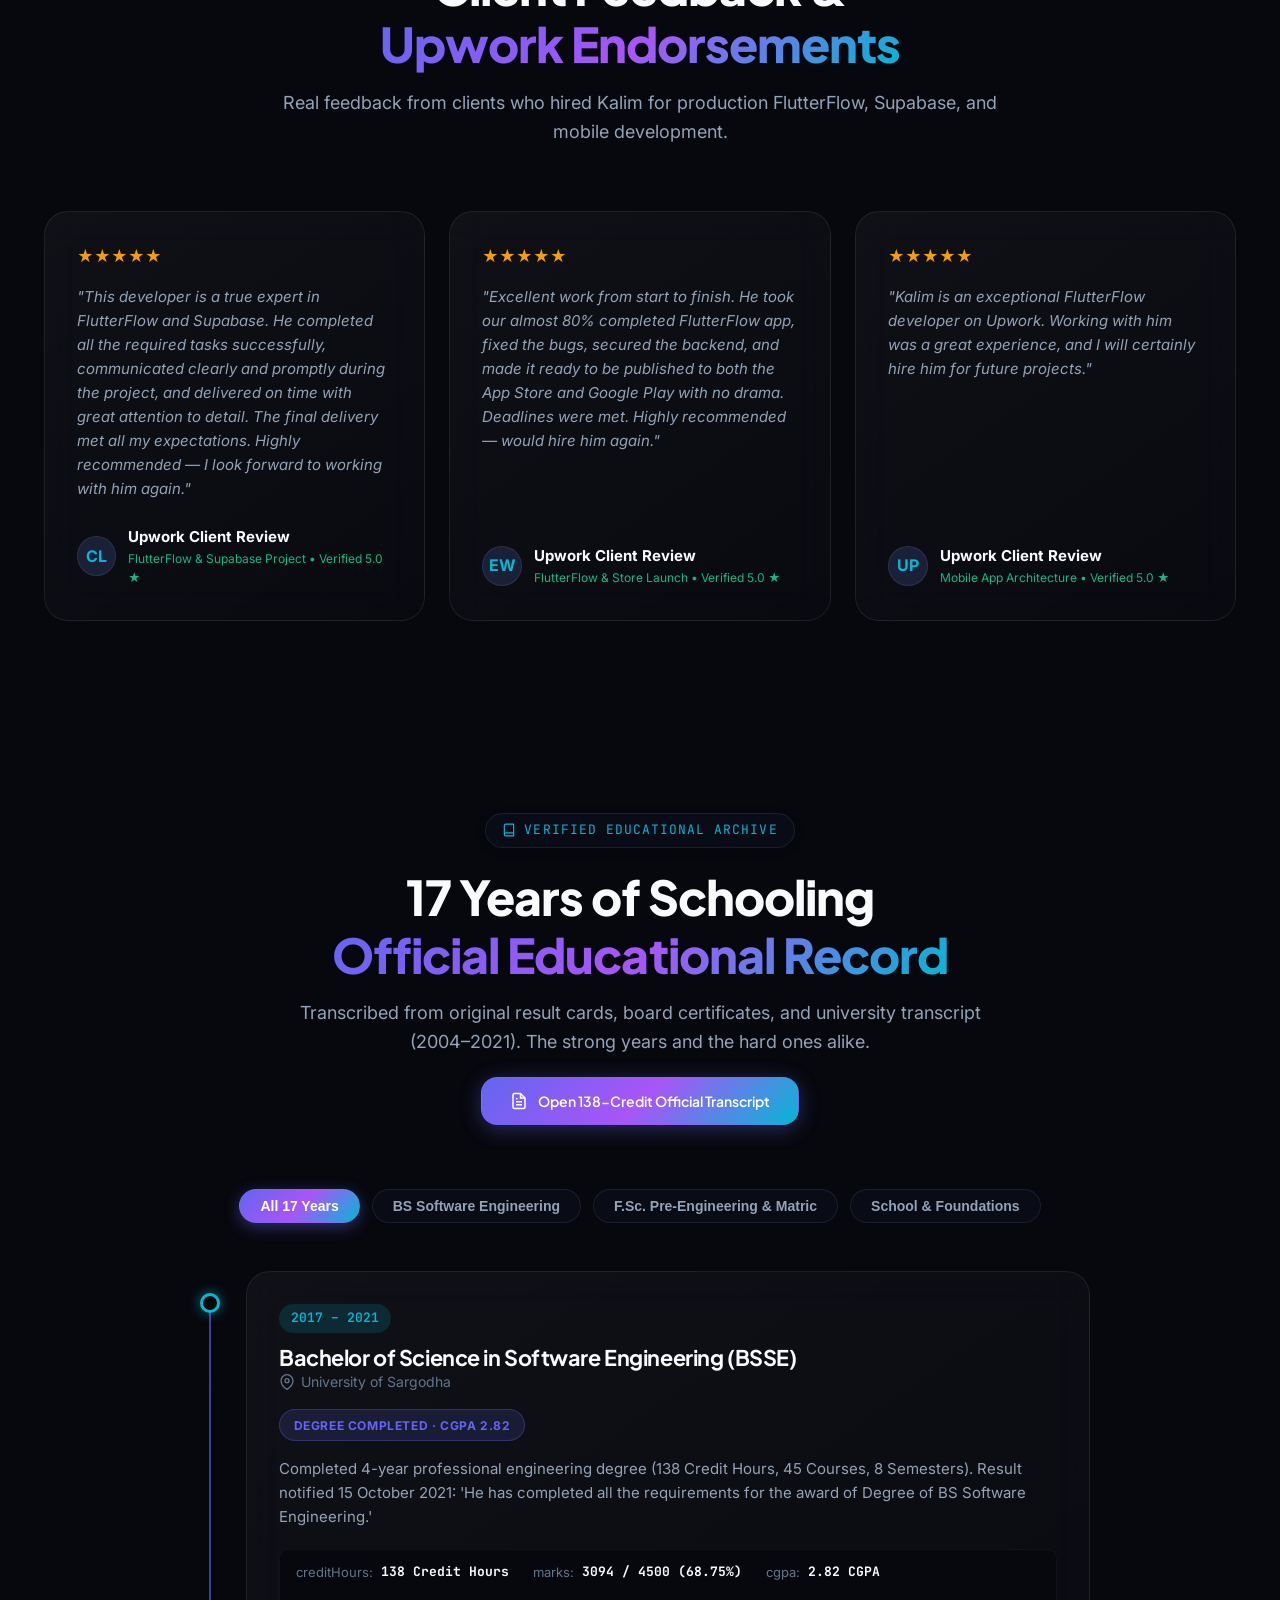
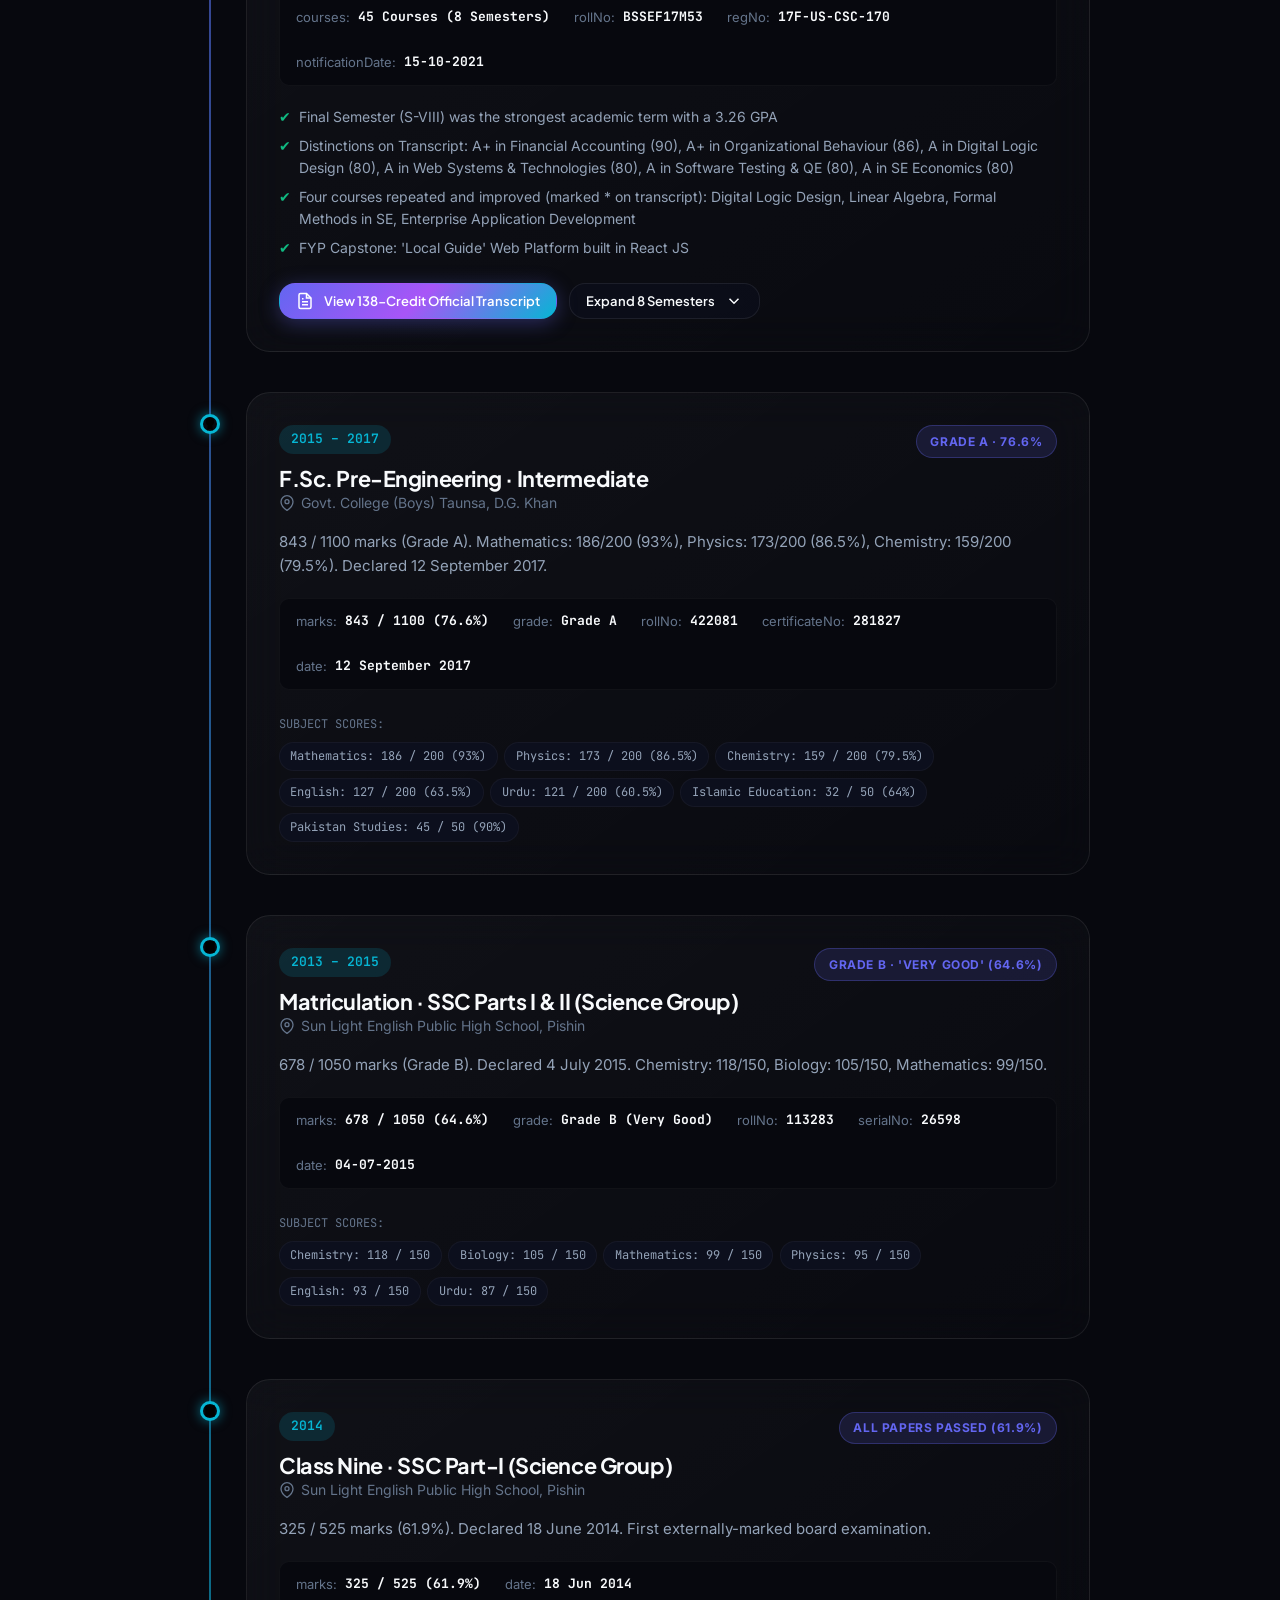
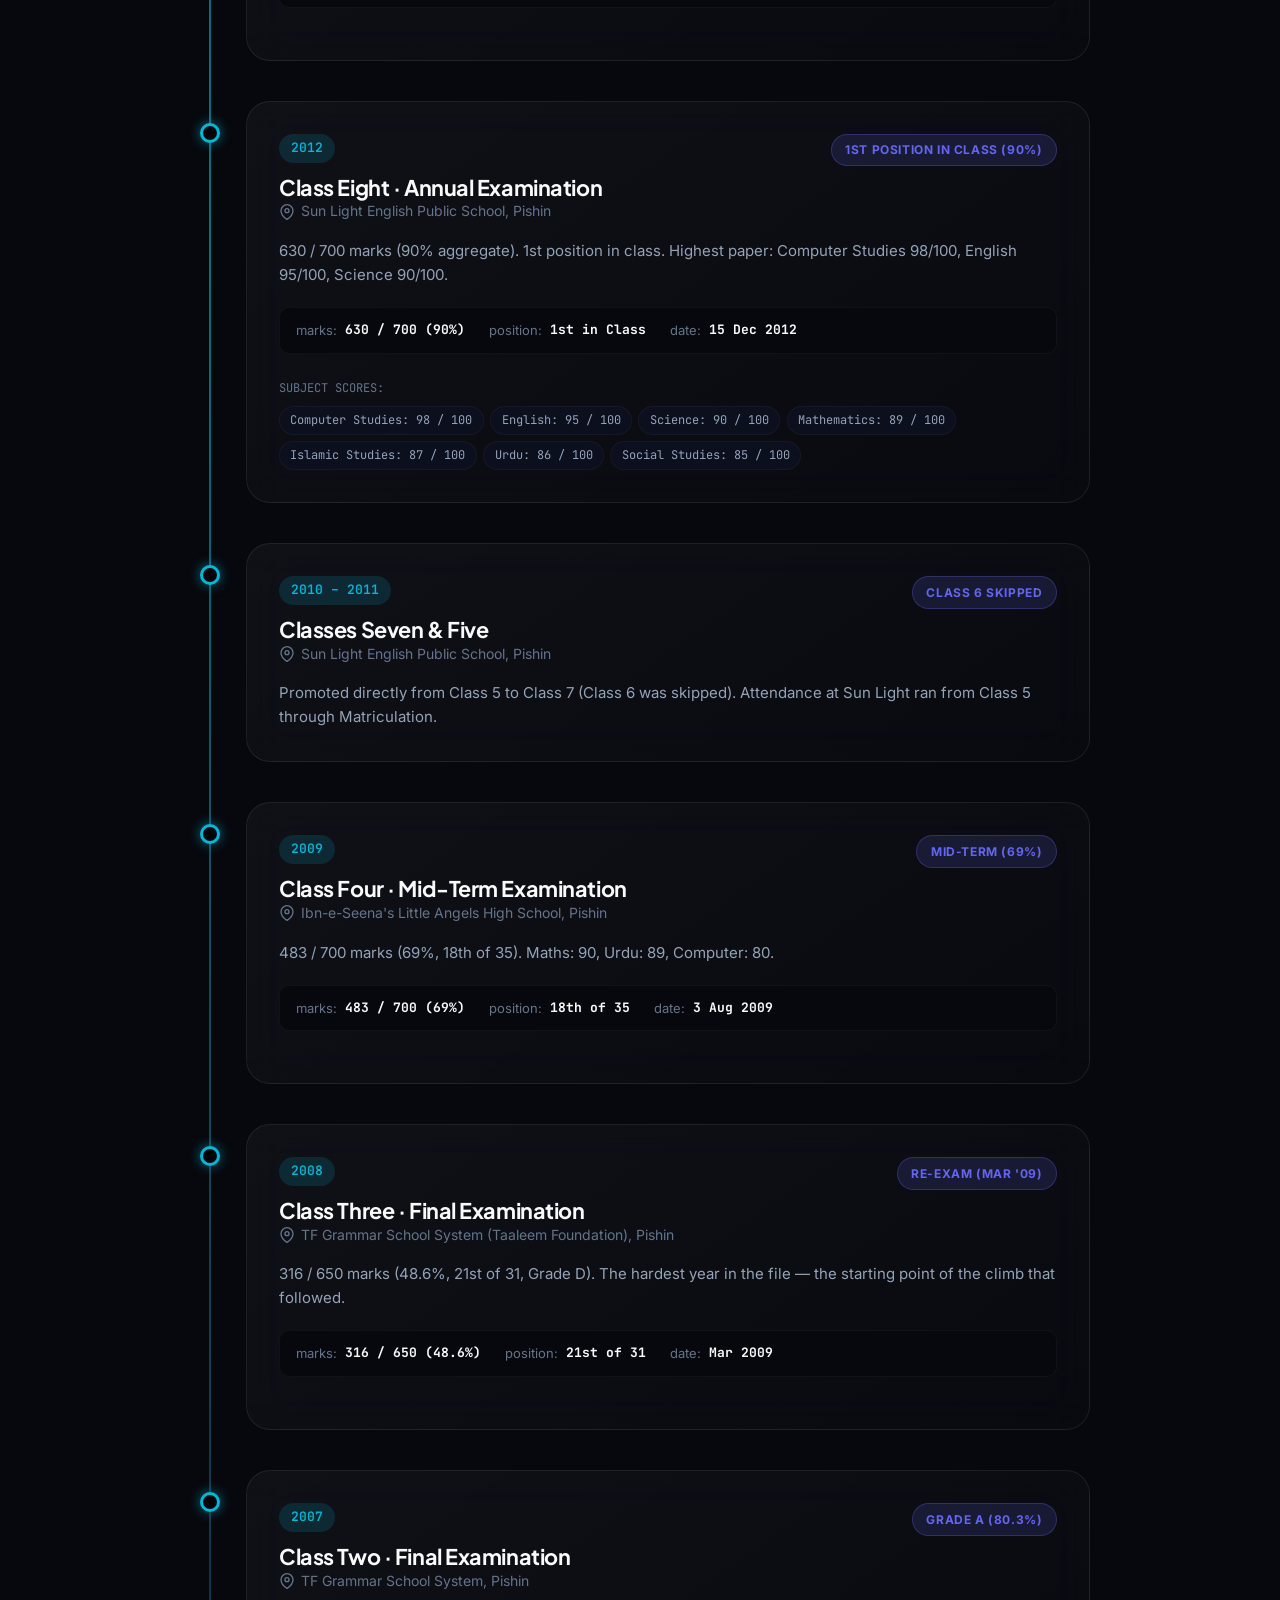
==== commit fffcbd1e: "feat(branding): set personal portfolio avatar badge with Flutter glow and live emerald status as fav" ====
--- a/index.html
+++ b/index.html
@@ -10,9 +10,9 @@
   <meta name="keywords" content="Kalim Ullah, Kaleemullah, Software Engineer, Flutter Developer, FlutterFlow, Dart, Full-Stack Developer, Pakistan, University of Sargodha, BSSE">
   <meta name="author" content="Kalim Ullah">
 
-  <!-- Favicon -->
-  <link rel="icon" type="image/svg+xml" href="data:image/svg+xml,%3Csvg xmlns='http://www.w3.org/2000/svg' viewBox='0 0 64 64' fill='none'%3E%3Cdefs%3E%3ClinearGradient id='g' x1='0%25' y1='0%25' x2='100%25' y2='100%25'%3E%3Cstop offset='0%25' stop-color='%236366f1'/%3E%3Cstop offset='100%25' stop-color='%2306b6d4'/%3E%3C/linearGradient%3E%3C/defs%3E%3Crect width='64' height='64' rx='16' fill='%23080c18' stroke='%231e293b' stroke-width='2'/%3E%3Cpath d='M20 14v36' stroke='url(%23g)' stroke-width='6' stroke-linecap='round'/%3E%3Cpath d='M44 18L26 33l18 15' stroke='url(%23g)' stroke-width='6' stroke-linecap='round' stroke-linejoin='round'/%3E%3Ccircle cx='43' cy='20' r='3' fill='%2306b6d4'/%3E%3Ccircle cx='43' cy='46' r='3' fill='%2310b981'/%3E%3C/svg%3E">
-  <link rel="alternate icon" href="favicon.svg">
+  <!-- Favicon / Portfolio Brand Identity -->
+  <link rel="icon" type="image/jpeg" href="assets/images/kalim-avatar.jpg">
+  <link rel="icon" type="image/svg+xml" href="favicon.svg">
   <link rel="apple-touch-icon" href="assets/images/kalim-avatar.jpg">
 
   <!-- Open Graph / Facebook -->
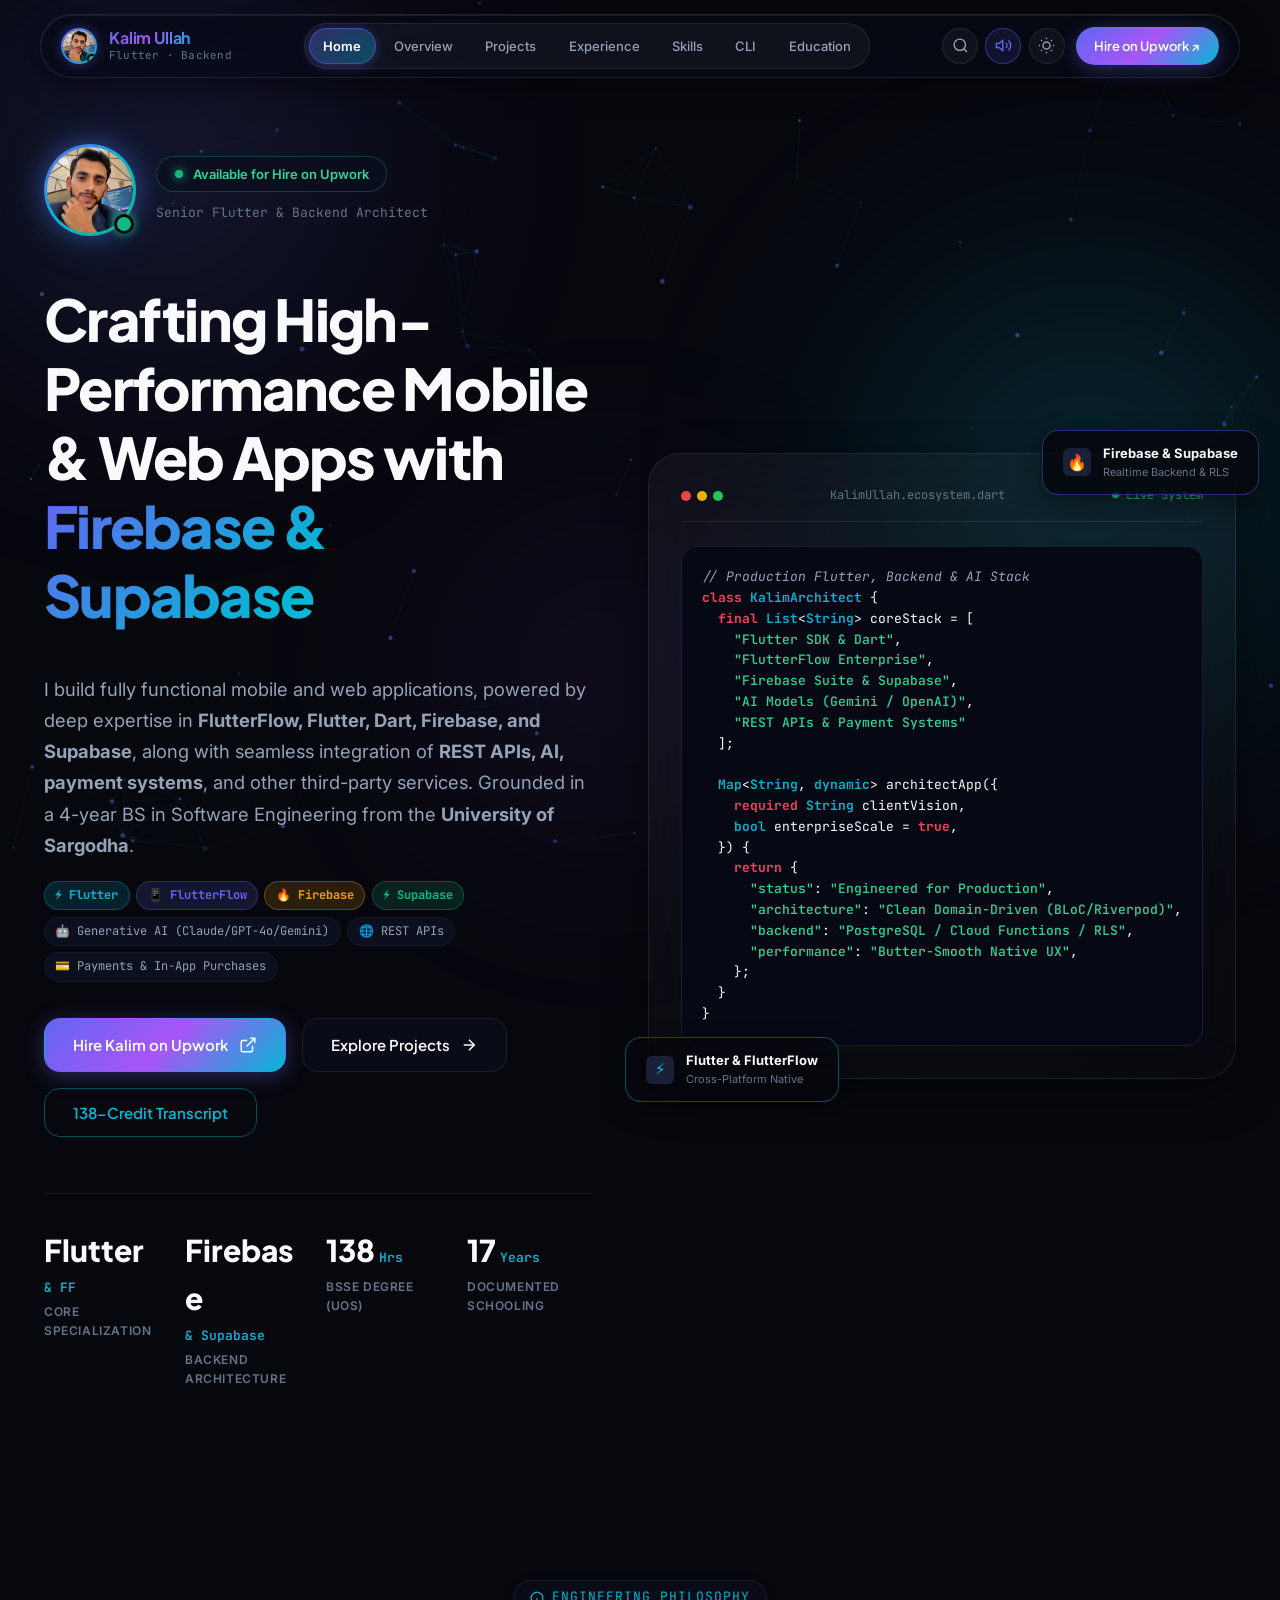
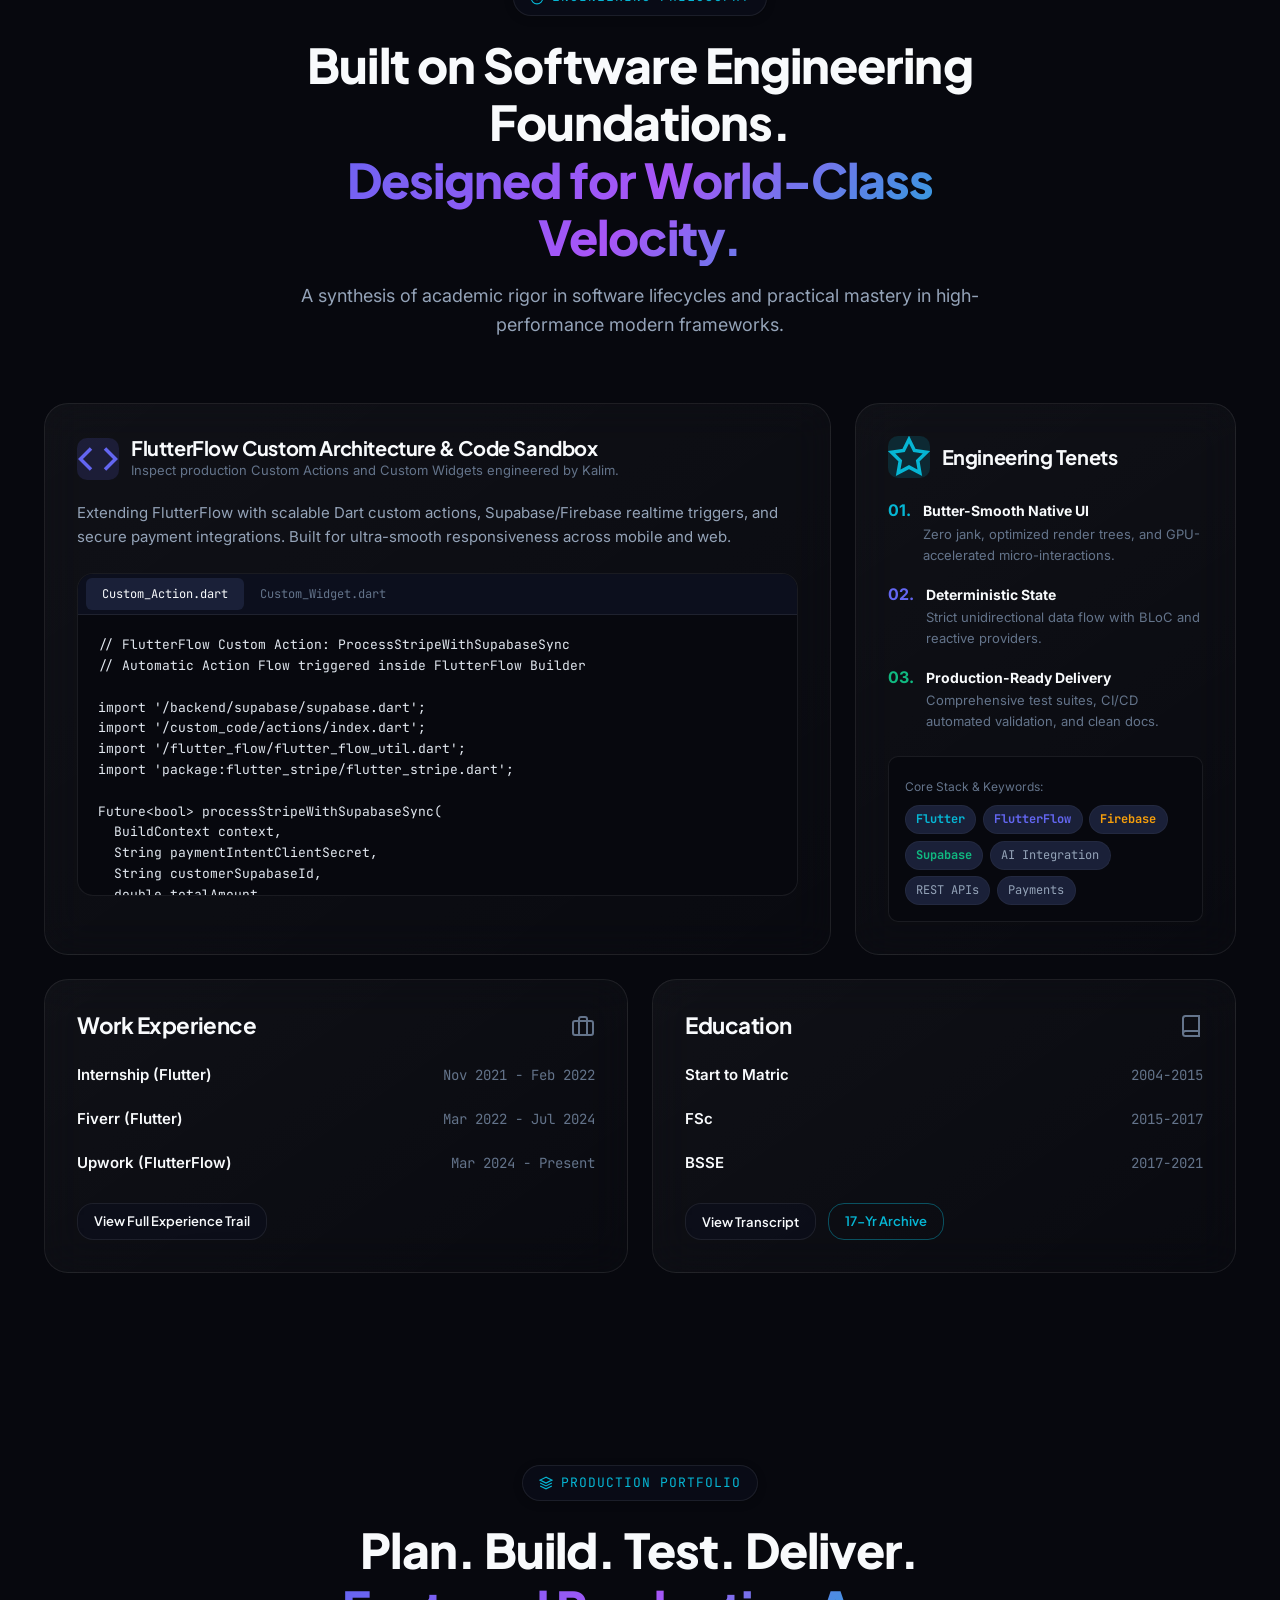
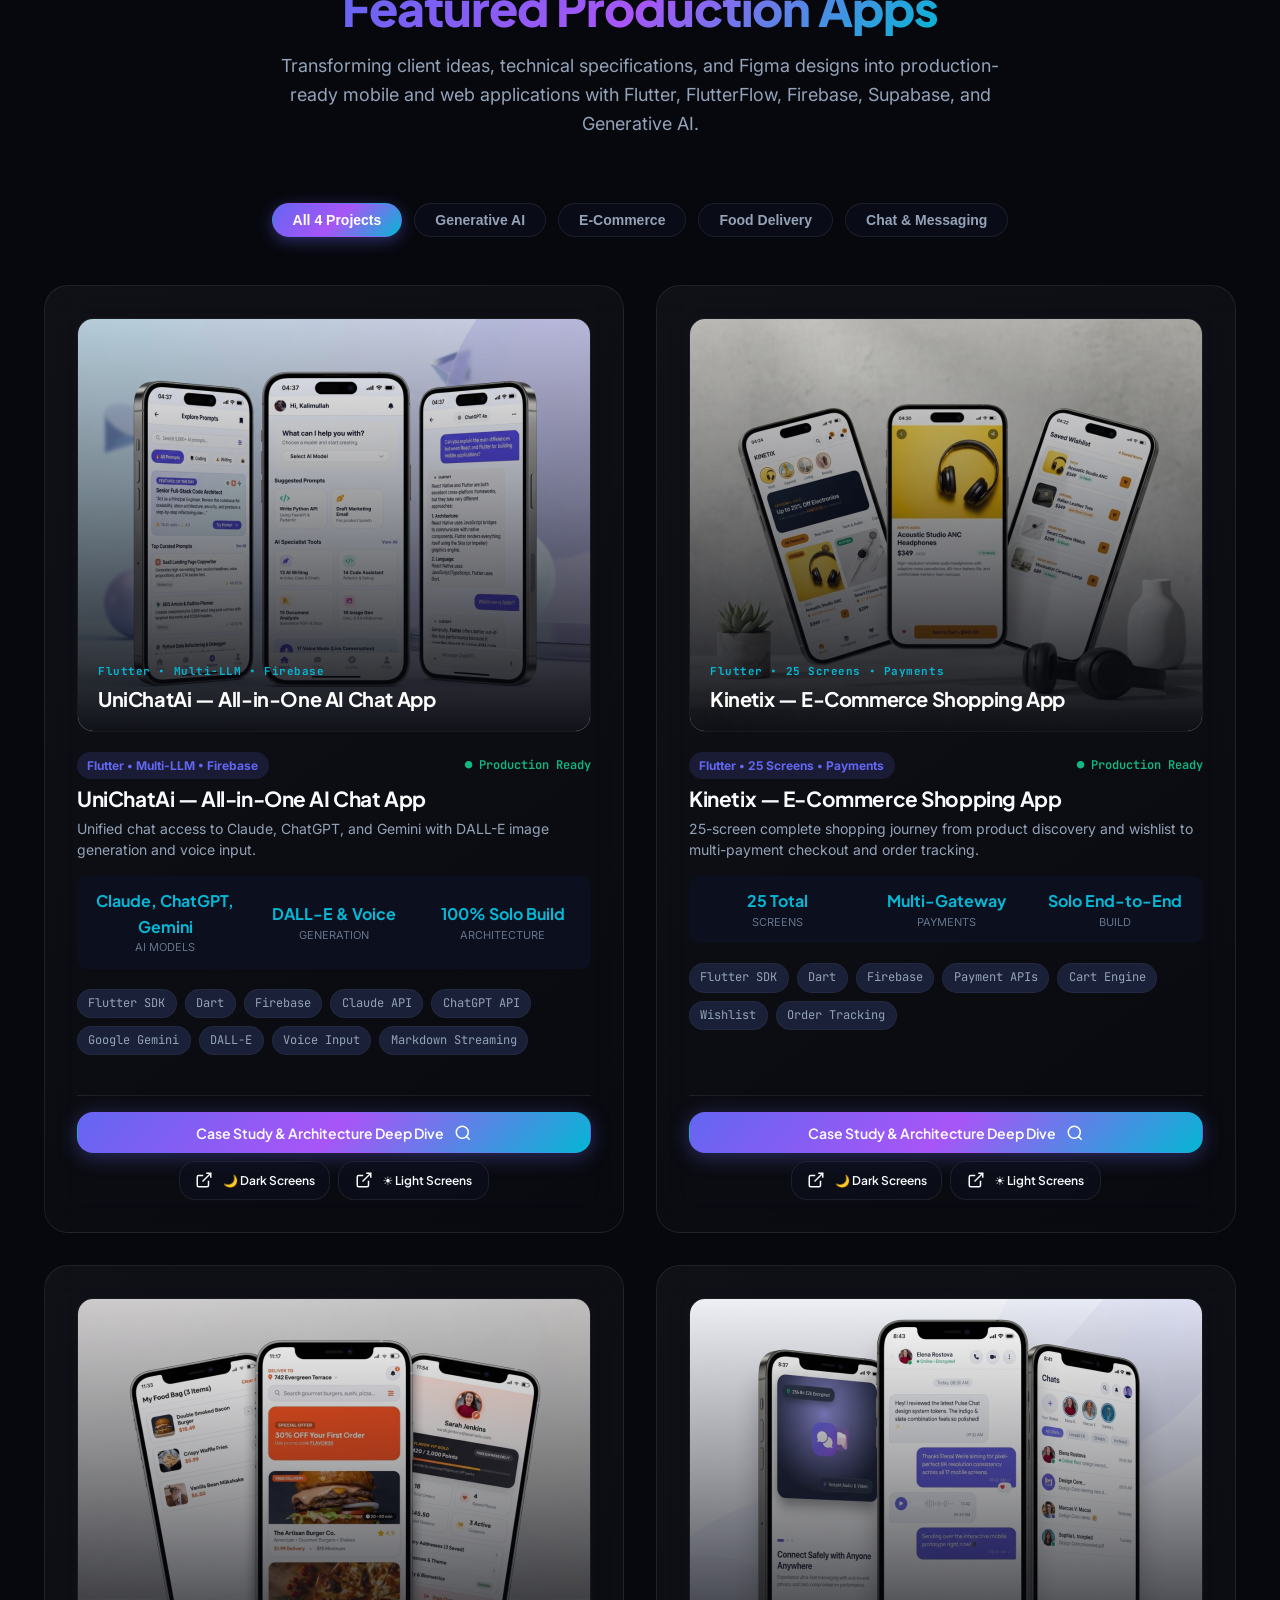
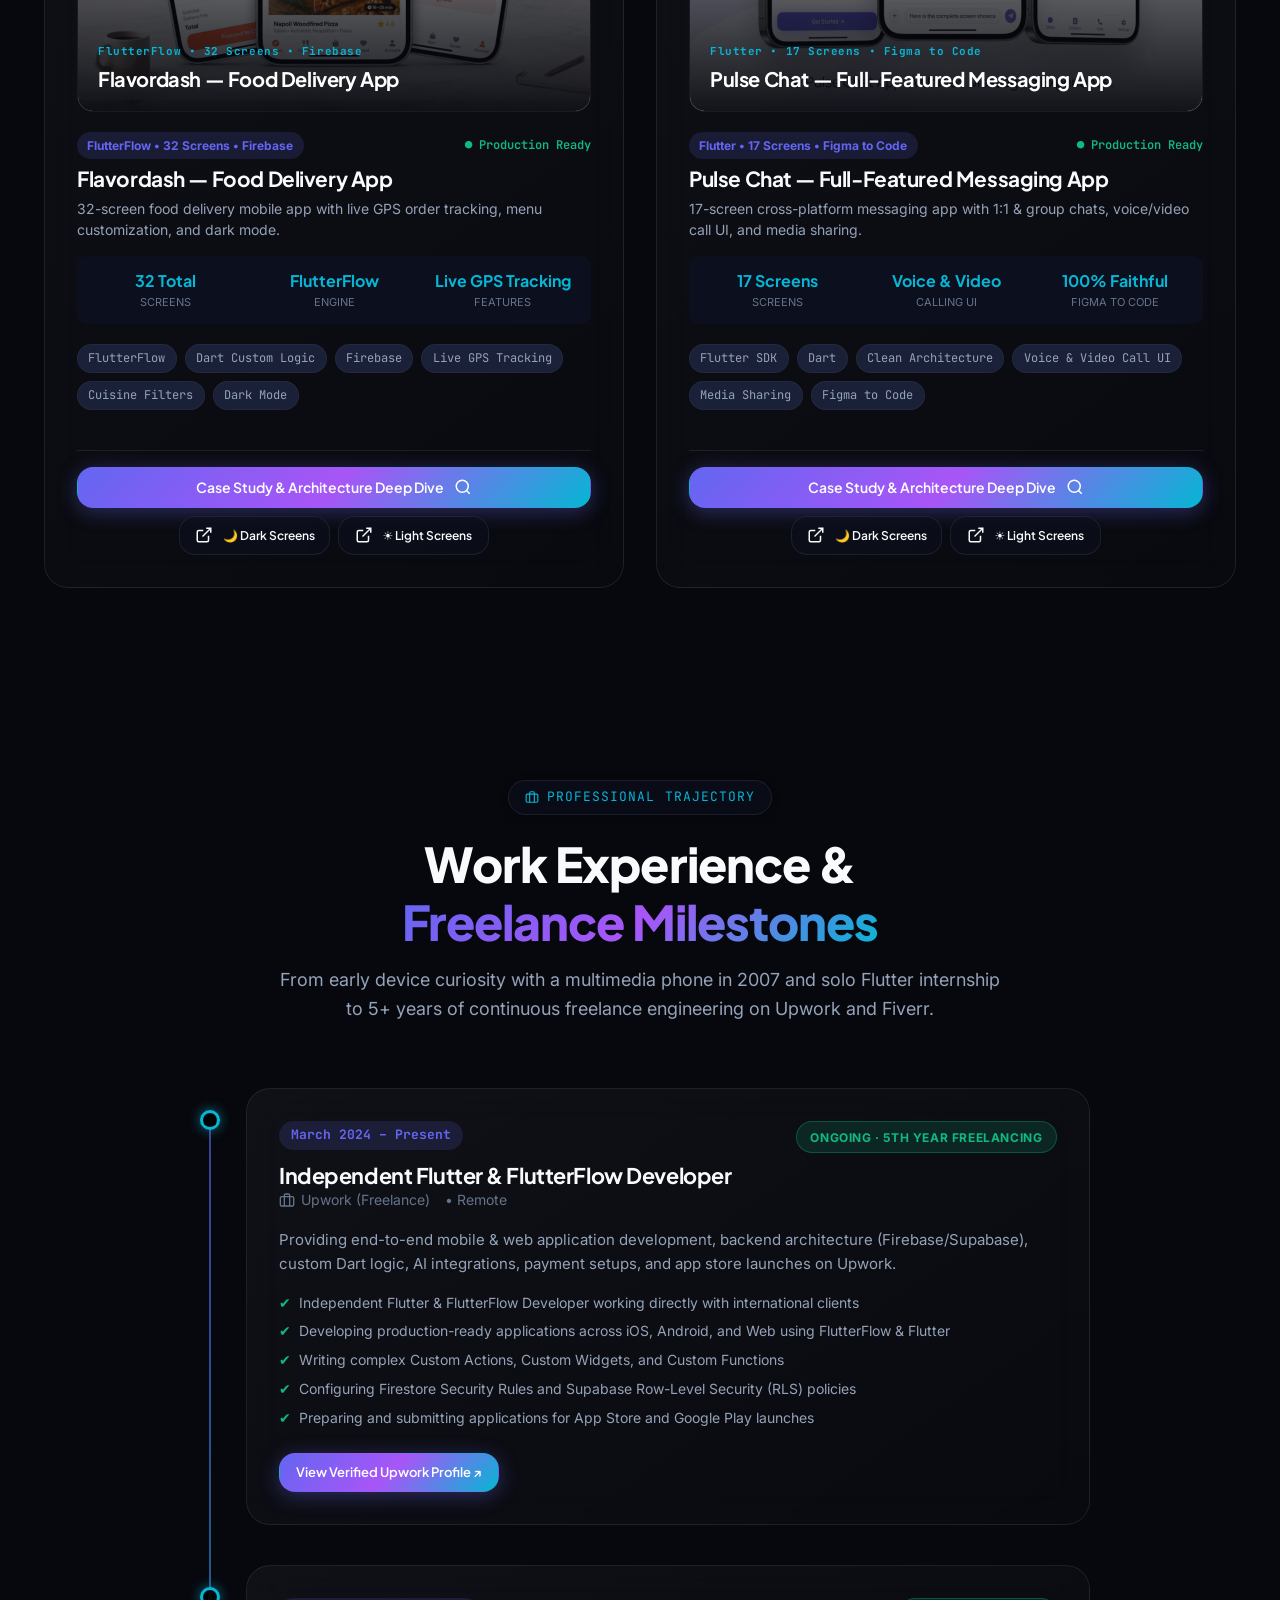
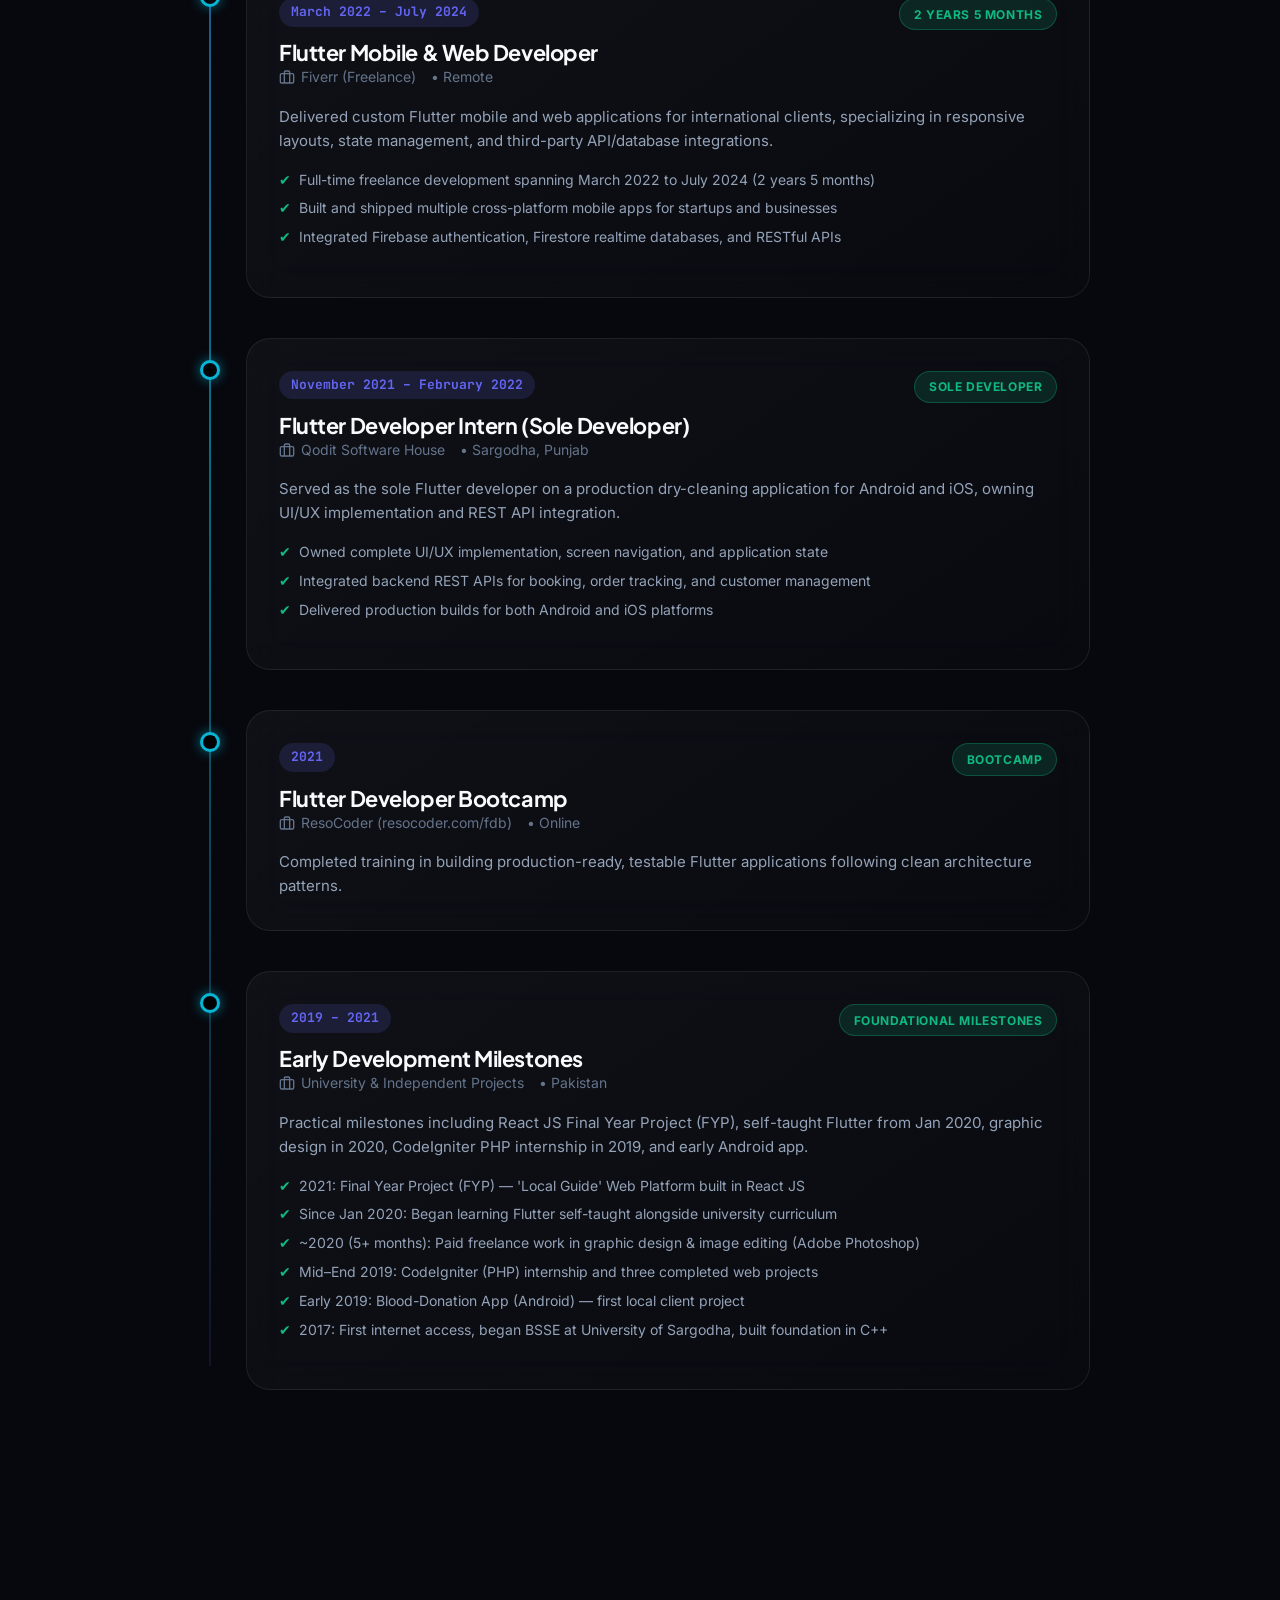
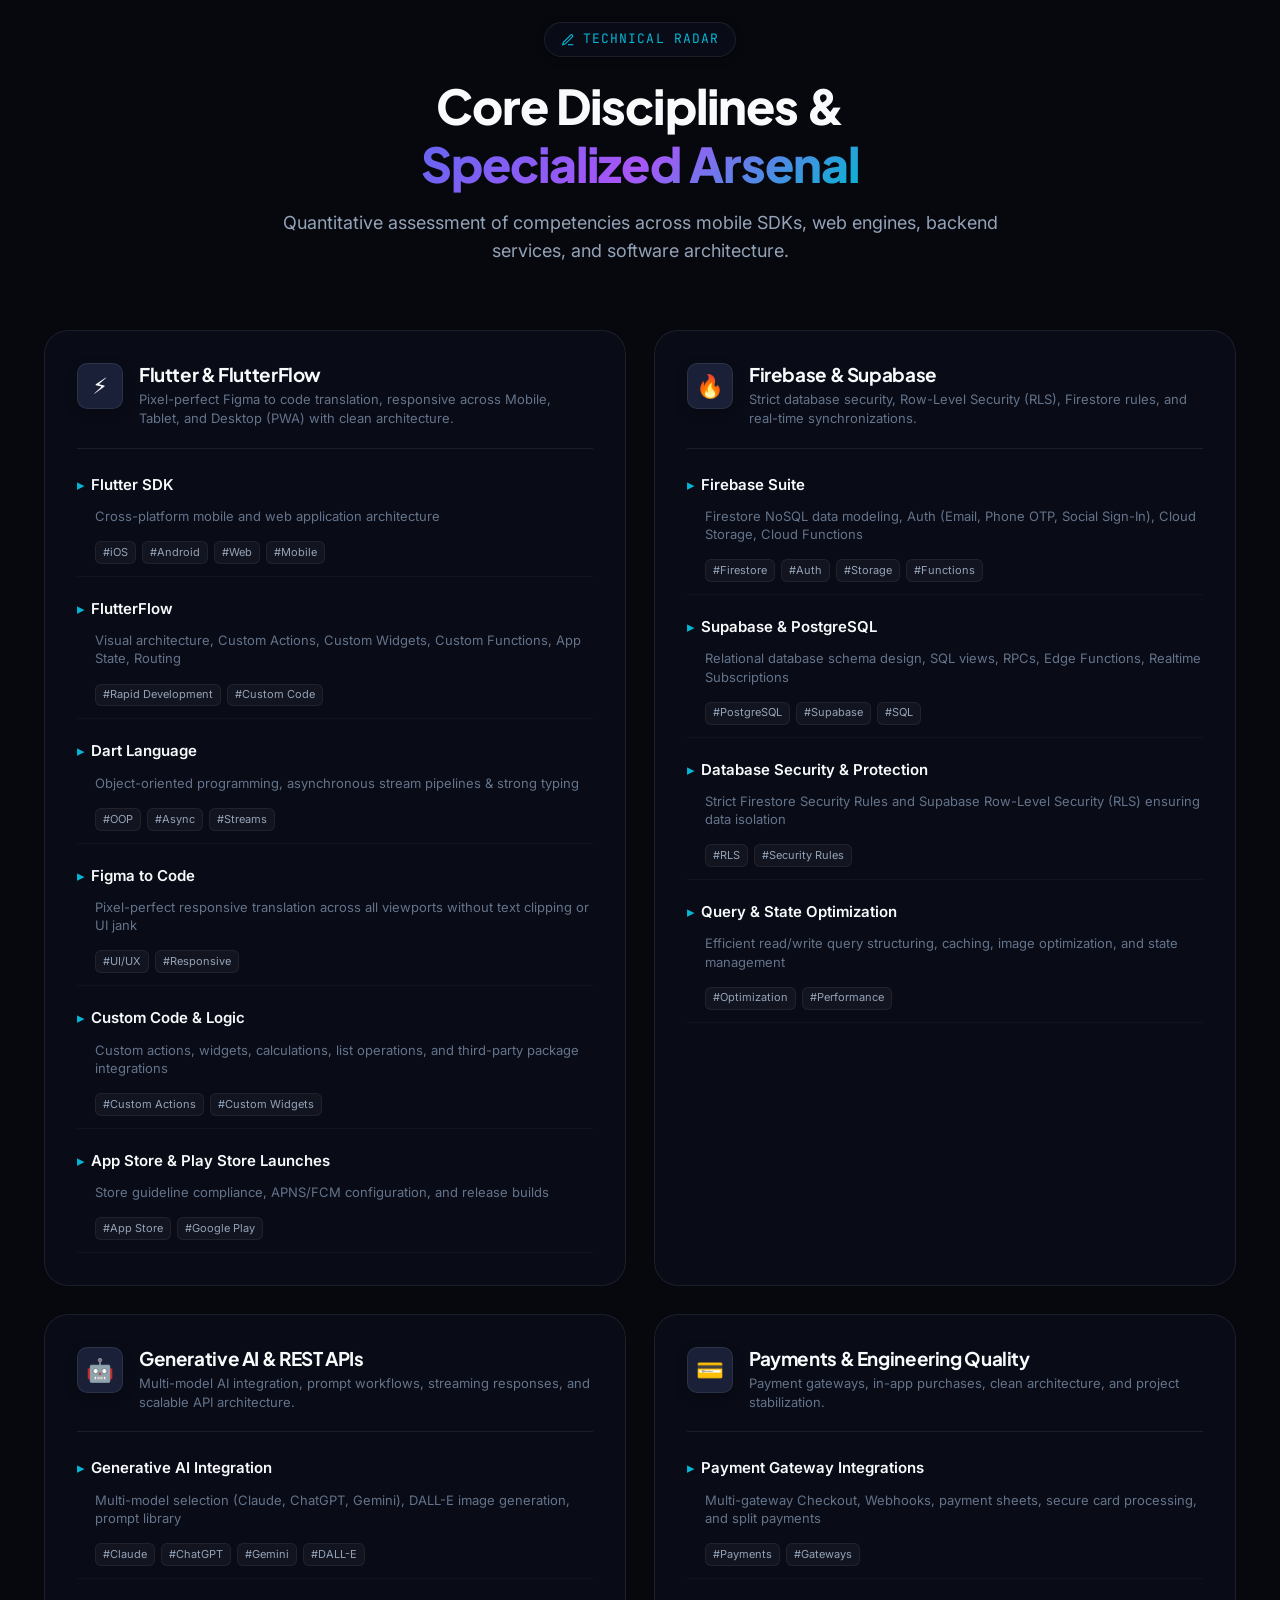
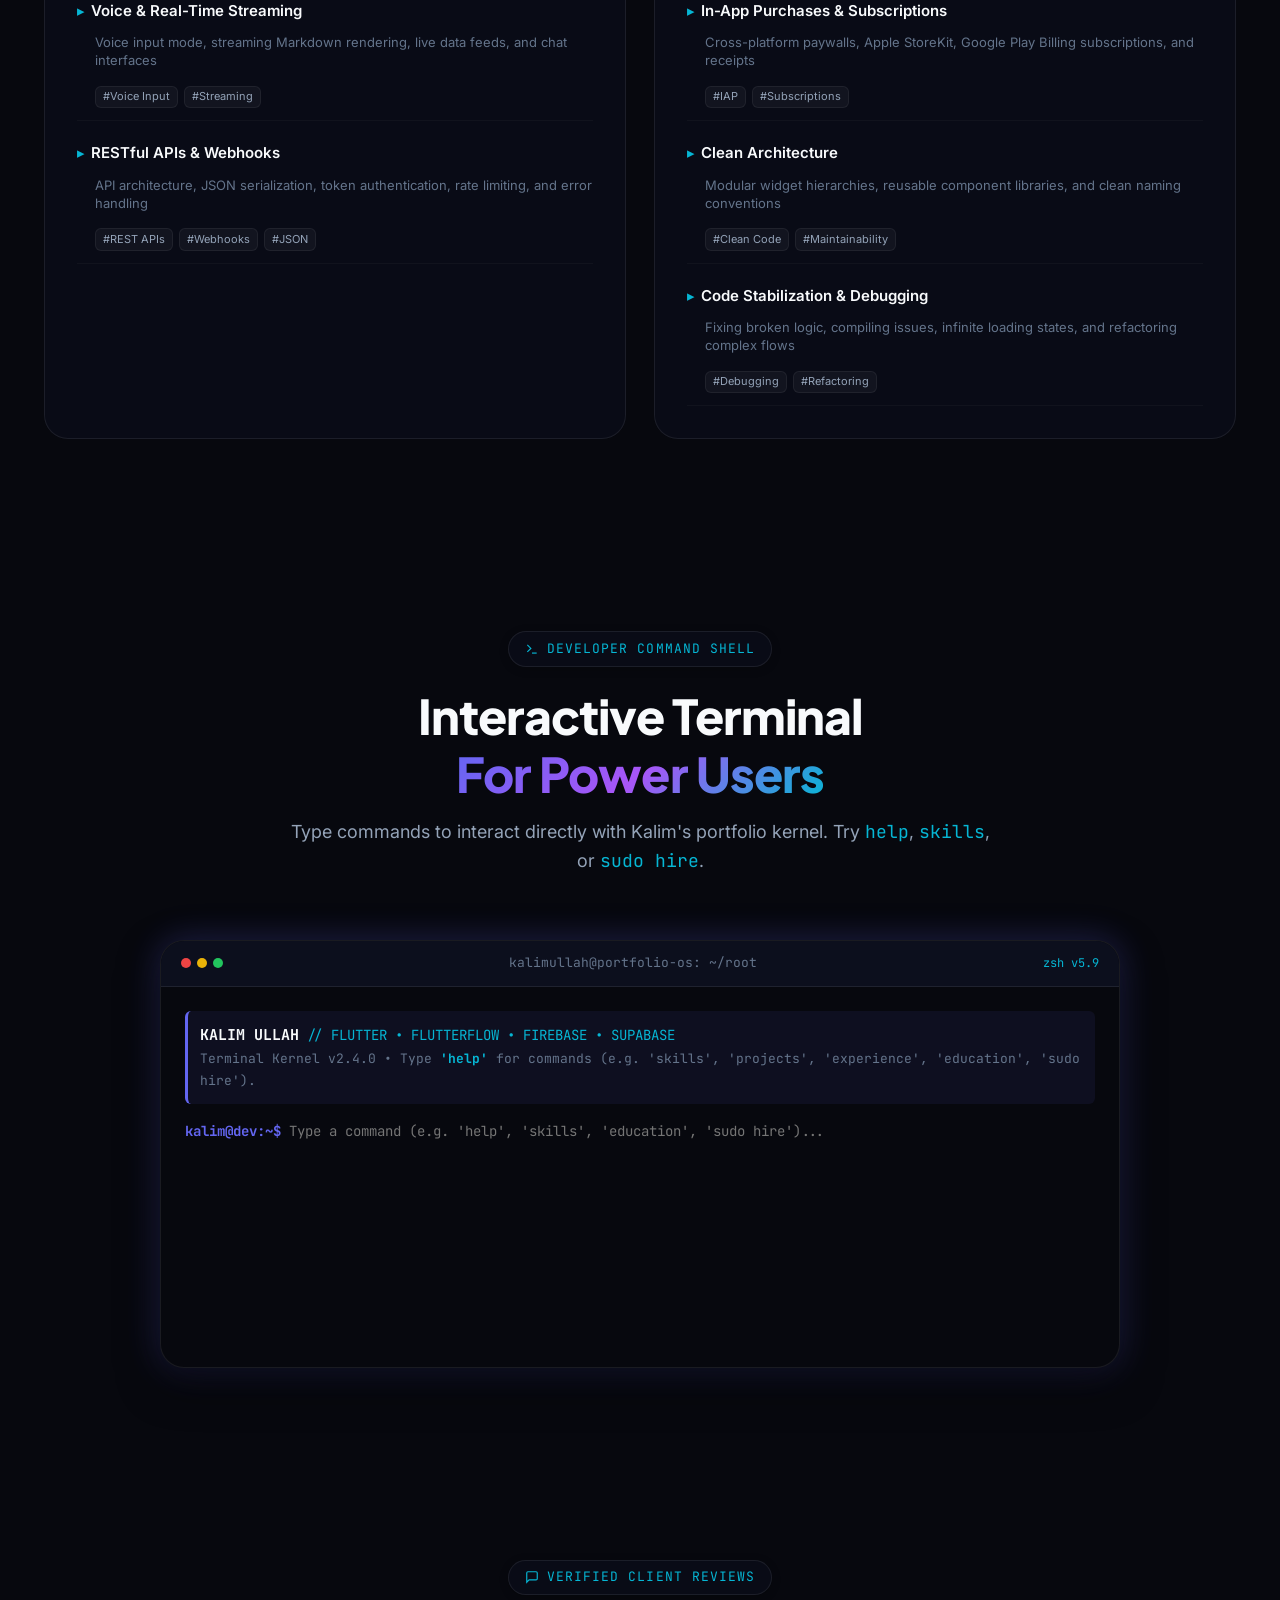
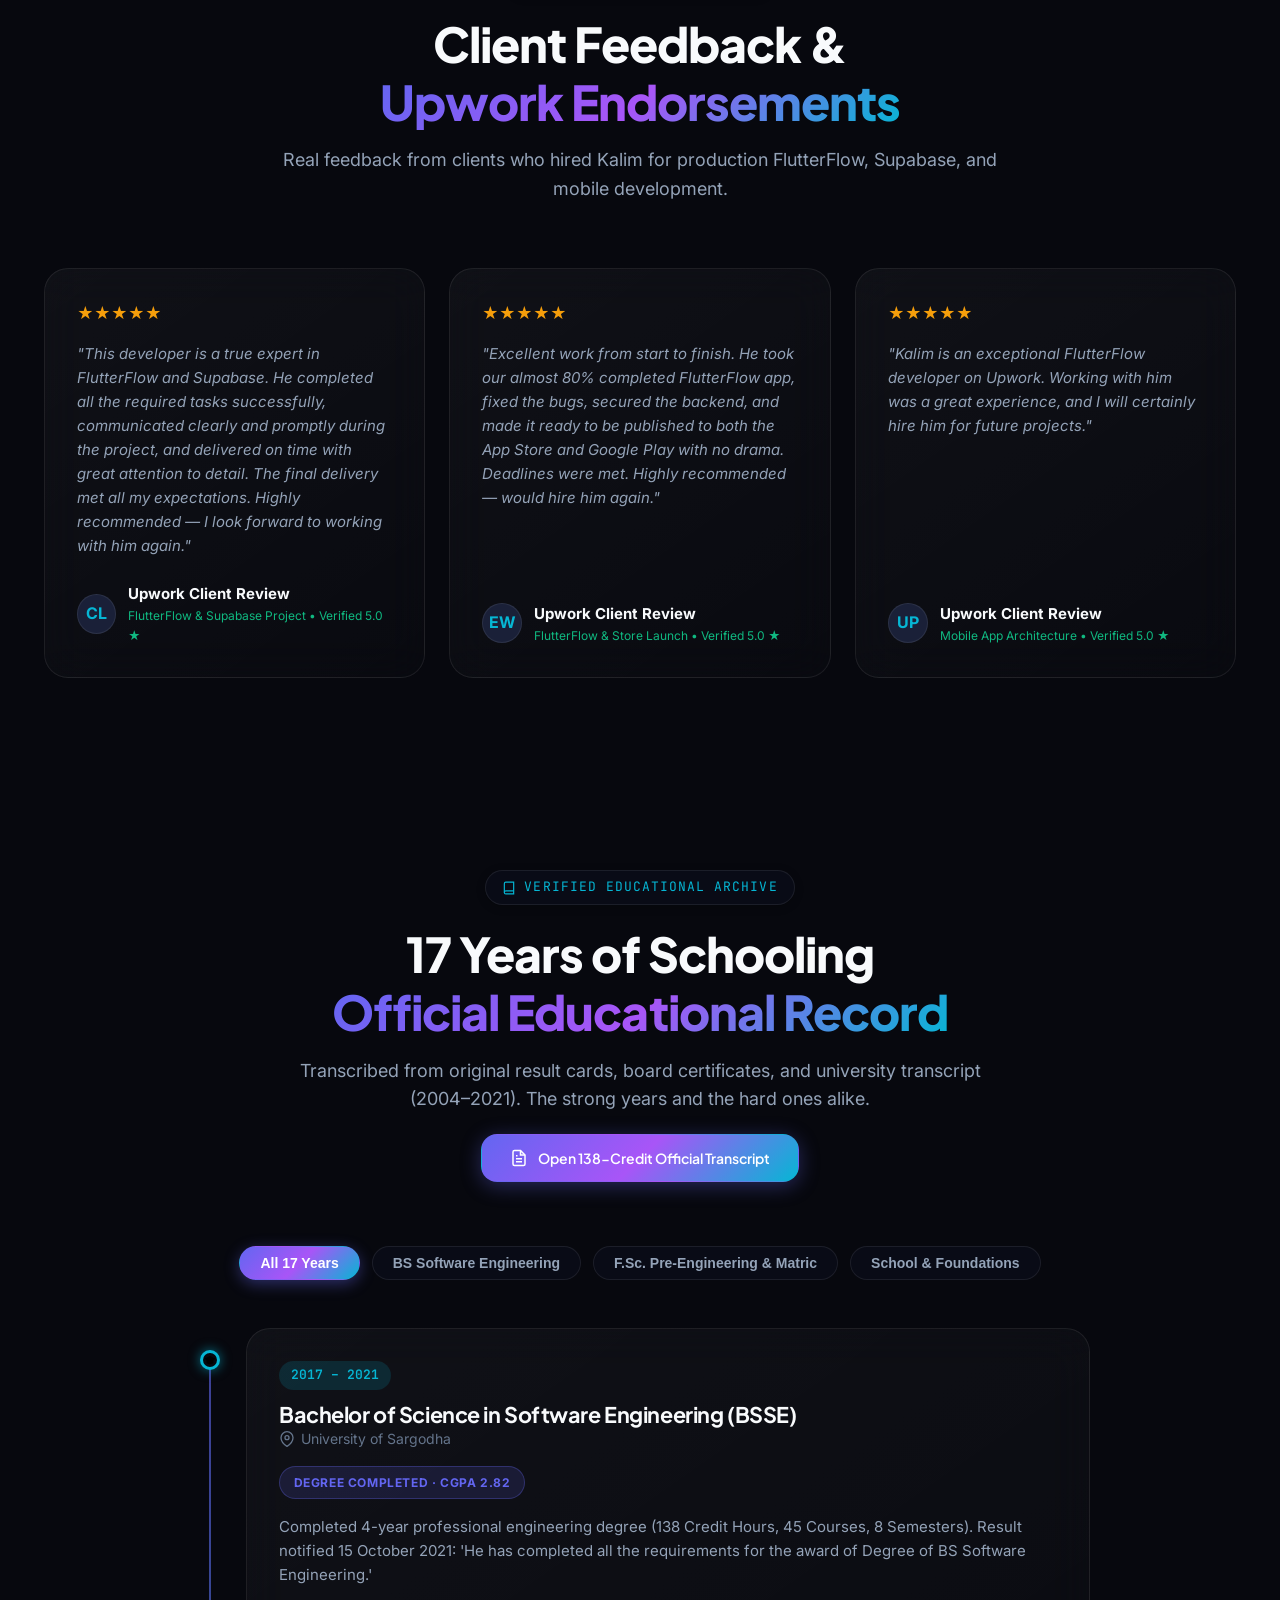
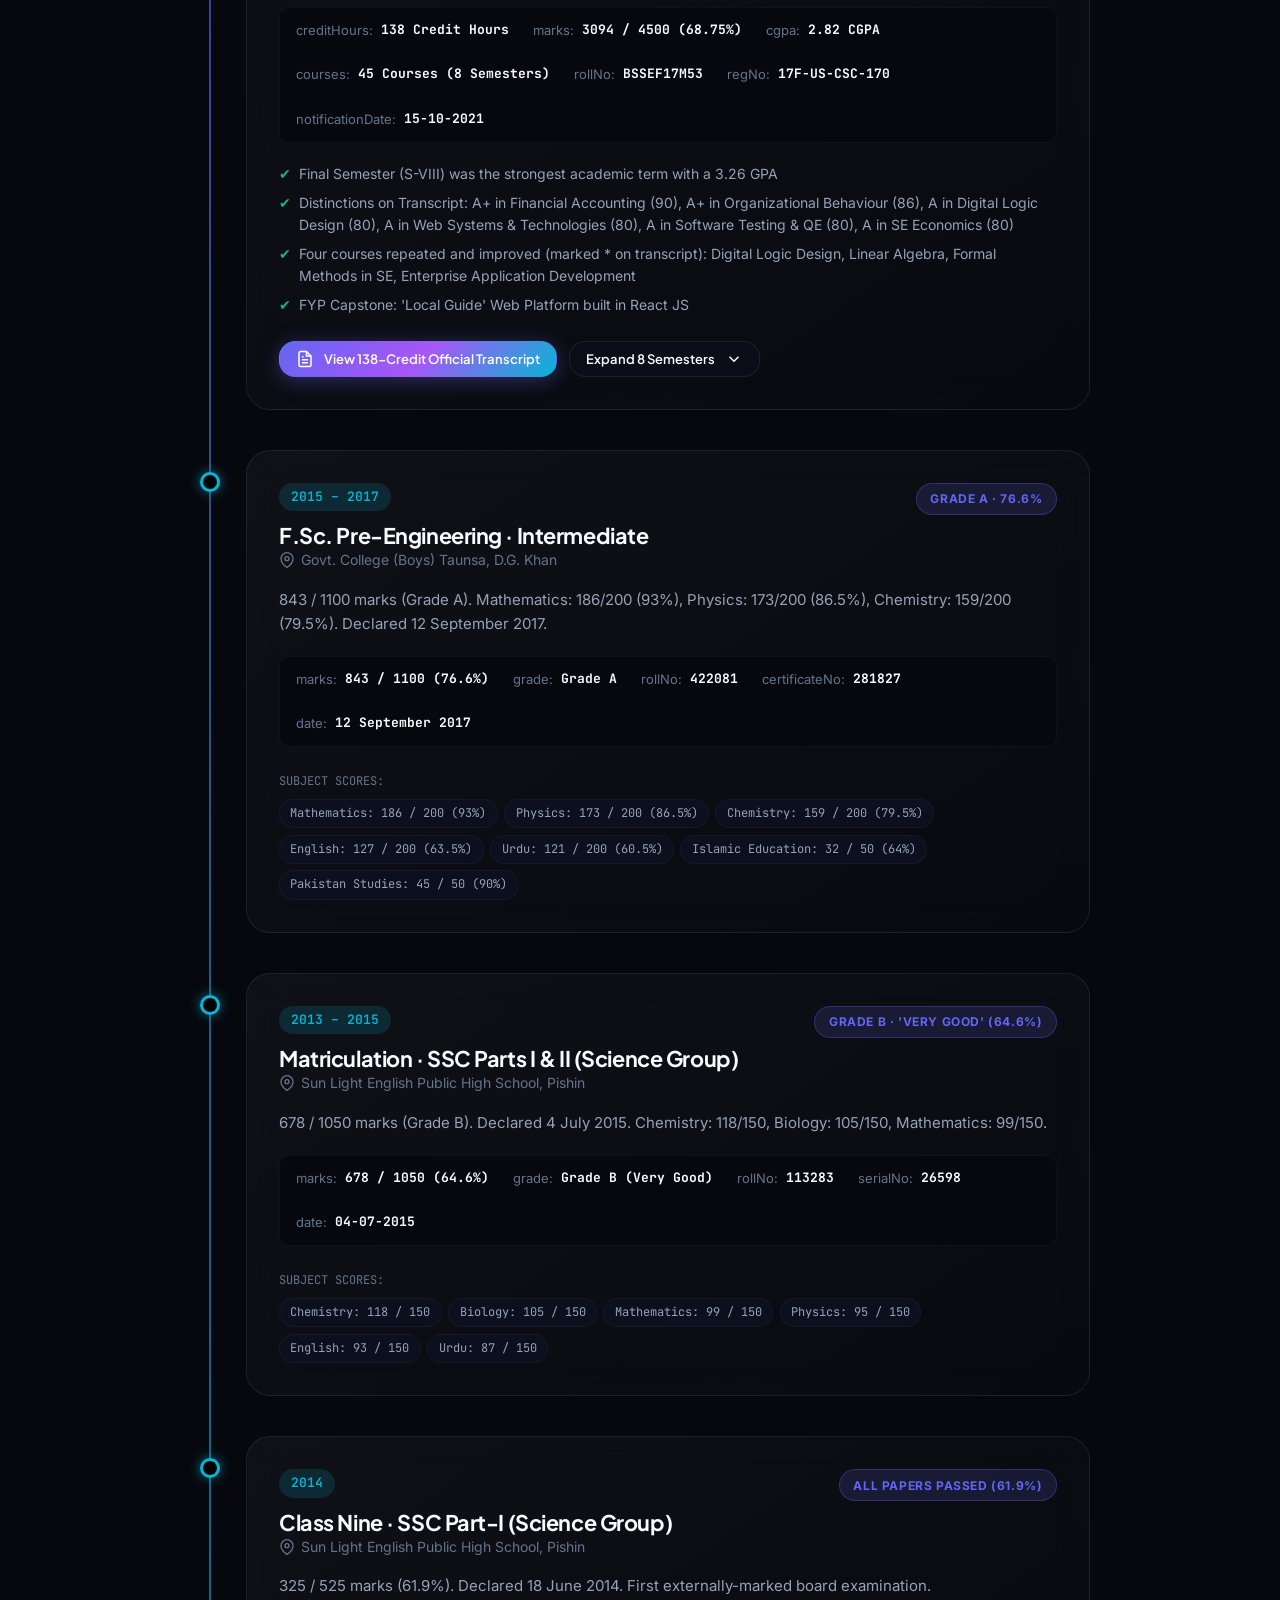
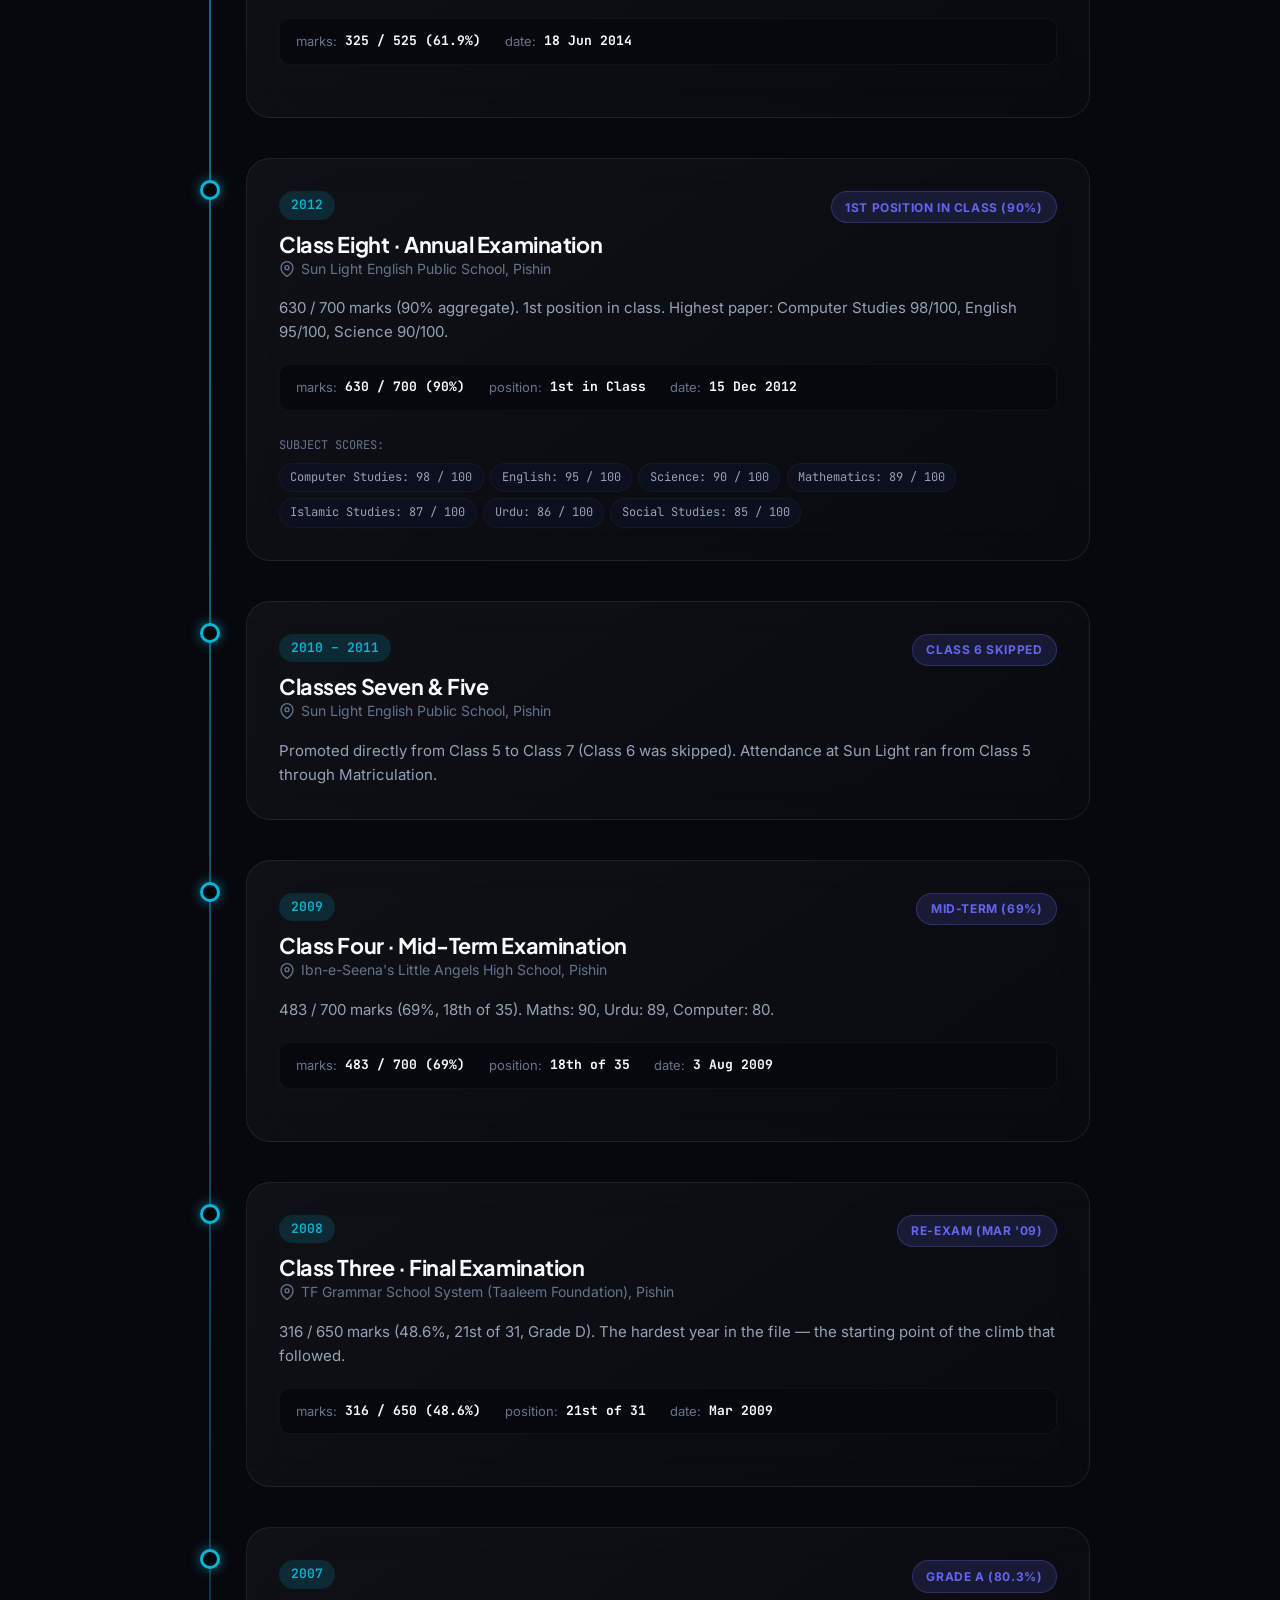
==== commit 7ca3ceed: "mobile layoout issue fixed" ====
--- a/index.html
+++ b/index.html
@@ -200,7 +200,7 @@
           </p>
 
           <!-- Core Stack Pill Badges -->
-          <div style="display:flex;gap:0.4rem;flex-wrap:wrap;margin:-0.25rem 0 0.25rem 0;">
+          <div class="hero-tech-pills">
             <span class="tech-tag" style="background:rgba(6,182,212,0.15);color:var(--accent-cyan);border:1px solid rgba(6,182,212,0.3);font-weight:700;">⚡ Flutter</span>
             <span class="tech-tag" style="background:rgba(99,102,241,0.15);color:var(--accent-primary);border:1px solid rgba(99,102,241,0.3);font-weight:700;">📱 FlutterFlow</span>
             <span class="tech-tag" style="background:rgba(245,158,11,0.15);color:var(--accent-amber);border:1px solid rgba(245,158,11,0.3);font-weight:700;">🔥 Firebase</span>
--- a/css/main.css
+++ b/css/main.css
@@ -15,6 +15,9 @@
   font-size: 16px;
   -webkit-font-smoothing: antialiased;
   -moz-osx-font-smoothing: grayscale;
+  width: 100%;
+  max-width: 100%;
+  overflow-x: hidden;
 }
 
 body {
@@ -24,6 +27,8 @@
   line-height: 1.6;
   overflow-x: hidden;
   position: relative;
+  width: 100%;
+  max-width: 100%;
   min-height: 100vh;
   selection-background-color: var(--accent-primary);
   selection-color: #ffffff;
@@ -37,10 +42,9 @@
 /* Background Canvas Layer */
 #bg-canvas {
   position: fixed;
-  top: 0;
-  left: 0;
-  width: 100vw;
-  height: 100vh;
+  inset: 0;
+  width: 100%;
+  height: 100%;
   z-index: 0;
   pointer-events: none;
   opacity: 0.65;
@@ -130,18 +134,23 @@
   padding: 0 1.5rem;
   position: relative;
   z-index: 1;
+  min-width: 0;
 }
 
 section {
   padding: 6rem 0;
   position: relative;
   scroll-margin-top: 80px;
+  width: 100%;
+  max-width: 100%;
+  overflow-x: clip;
 }
 
 .section-header {
   text-align: center;
   max-width: 720px;
   margin: 0 auto 4rem auto;
+  overflow-wrap: break-word;
 }
 
 .section-badge {
--- a/css/components.css
+++ b/css/components.css
@@ -494,6 +494,8 @@
   line-height: 1.2;
   letter-spacing: -0.03em;
   margin-bottom: 1.25rem;
+  overflow-wrap: break-word;
+  word-wrap: break-word;
 }
 
 .role-rotator {
@@ -515,6 +517,16 @@
   line-height: 1.7;
   color: var(--text-secondary);
   max-width: 580px;
+  overflow-wrap: break-word;
+}
+
+/* Core Stack Tech Badges */
+.hero-tech-pills {
+  display: flex;
+  gap: 0.4rem;
+  flex-wrap: wrap;
+  margin: -0.25rem 0 0.25rem 0;
+  width: 100%;
 }
 
 .hero-cta-group {
@@ -527,7 +539,7 @@
 
 .hero-stats-strip {
   display: grid;
-  grid-template-columns: repeat(4, 1fr);
+  grid-template-columns: repeat(4, minmax(0, 1fr));
   gap: 1rem;
   margin-top: 2rem;
   padding-top: 2rem;
@@ -537,12 +549,15 @@
 .stat-item {
   display: flex;
   flex-direction: column;
+  min-width: 0;
 }
 
 .stat-number-wrapper {
   display: flex;
   align-items: baseline;
   gap: 0.25rem;
+  min-width: 0;
+  flex-wrap: wrap;
 }
 
 .stat-val {
@@ -550,6 +565,7 @@
   font-size: 1.875rem;
   font-weight: 800;
   color: var(--text-primary);
+  word-break: break-word;
 }
 
 .stat-unit {
@@ -557,6 +573,7 @@
   font-weight: 600;
   color: var(--accent-cyan);
   font-family: var(--font-mono);
+  white-space: nowrap;
 }
 
 .stat-label {
@@ -566,6 +583,8 @@
   letter-spacing: 0.05em;
   font-weight: 600;
   margin-top: 0.2rem;
+  overflow-wrap: break-word;
+  word-break: break-word;
 }
 
 /* Hero Right Visual: Interactive Tech Bento Preview */
@@ -774,8 +793,11 @@
   line-height: 1.6;
   max-height: 280px;
   overflow-y: auto;
+  overflow-x: auto;
+  -webkit-overflow-scrolling: touch;
   white-space: pre;
   color: #e2e8f0;
+  max-width: 100%;
 }
 
 /* ==========================================================================
@@ -1781,13 +1803,6 @@
   z-index: 30; /* Pinned above scrolling content */
   box-shadow: 0 4px 12px rgba(0, 0, 0, 0.4);
 }
-  align-items: center;
-  justify-content: center;
-  font-size: 1.25rem;
-  cursor: pointer;
-  transition: all var(--transition-fast);
-  z-index: 10;
-}
 
 .modal-close-btn:hover {
   background: var(--accent-primary);
--- a/css/responsive.css
+++ b/css/responsive.css
@@ -31,7 +31,7 @@
   }
 
   section {
-    padding: 5rem 0;
+    padding: 4.5rem 0;
     scroll-margin-top: 75px;
   }
 
@@ -55,8 +55,8 @@
 
   /* Hero Section */
   .hero-grid {
-    grid-template-columns: 1fr;
-    gap: 3rem;
+    grid-template-columns: minmax(0, 1fr);
+    gap: 2.5rem;
   }
 
   .hero-content {
@@ -64,19 +64,19 @@
   }
 
   .hero-headline {
-    font-size: clamp(2.2rem, 5.5vw, 3.2rem);
-    min-height: 3.2em;
+    font-size: clamp(2rem, 5vw, 2.8rem);
+    min-height: auto;
   }
 
   .hero-visual {
-    max-width: 600px;
+    max-width: 100%;
     margin: 0 auto;
     width: 100%;
   }
 
   /* Bento Grid */
   .bento-grid {
-    grid-template-columns: repeat(2, 1fr);
+    grid-template-columns: repeat(2, minmax(0, 1fr));
     gap: 1.25rem;
   }
 
@@ -86,66 +86,76 @@
 
   /* Projects & Showcase */
   .projects-grid {
-    grid-template-columns: 1fr;
+    grid-template-columns: minmax(0, 1fr);
     gap: 2rem;
   }
 
   /* Skills Grid */
   .skills-grid {
-    grid-template-columns: repeat(2, 1fr);
+    grid-template-columns: repeat(2, minmax(0, 1fr));
     gap: 1.25rem;
   }
 
   /* Testimonials */
   .testimonials-grid {
-    grid-template-columns: repeat(2, 1fr);
+    grid-template-columns: repeat(2, minmax(0, 1fr));
     gap: 1.25rem;
   }
 
   /* Upwork / Contact */
   .contact-grid {
-    grid-template-columns: 1fr;
+    grid-template-columns: minmax(0, 1fr);
     gap: 2.5rem;
   }
 
-  /* Footer */
+  /* Footer: Clean 1-column stack prevents squished side-by-side cards */
   .footer-grid {
-    grid-template-columns: 1fr 1fr;
+    grid-template-columns: minmax(0, 1fr);
     gap: 2rem;
   }
 
   .footer-diagnostics-card {
-    grid-column: span 2;
+    grid-column: span 1;
   }
 }
 
 /* ==========================================================================
-   3. Tablets Portrait & Large Phones (max-width: 768px)
+   3. Tablets Portrait & Mobile Phones (max-width: 768px)
    ========================================================================== */
 @media (max-width: 768px) {
   :root {
     --header-height: 58px;
   }
 
-  body {
+  html, body {
     overflow-x: hidden;
+    width: 100%;
+    max-width: 100%;
   }
 
   section {
-    padding: 4rem 0;
+    padding: 3.5rem 0;
     scroll-margin-top: 70px;
   }
 
   .section-header {
-    margin-bottom: 2.5rem;
+    margin-bottom: 2rem;
   }
 
   .section-title {
-    font-size: clamp(1.85rem, 5.5vw, 2.5rem);
+    font-size: clamp(1.6rem, 5.5vw, 2.2rem);
+    line-height: 1.25;
+  }
+
+  /* Remove hard breaks so text wraps naturally on mobile */
+  .section-title br,
+  .hero-headline br {
+    display: none;
   }
 
   .section-subtitle {
-    font-size: 0.9375rem;
+    font-size: 0.9rem;
+    line-height: 1.55;
   }
 
   /* Floating Capsule Header */
@@ -166,8 +176,8 @@
   }
 
   .brand-avatar-box {
-    width: 30px;
-    height: 30px;
+    width: 32px;
+    height: 32px;
   }
 
   .brand-name {
@@ -218,81 +228,182 @@
   }
 
   /* Hero Section */
+  .hero-section {
+    padding-top: calc(var(--header-height) + 2rem);
+    padding-bottom: 3.5rem;
+    min-height: auto;
+  }
+
   .hero-profile-row {
-    margin-bottom: 1.25rem;
+    margin-bottom: 1rem;
+    gap: 0.75rem;
+  }
+
+  .hero-avatar-frame {
+    width: 52px;
+    height: 52px;
+  }
+
+  .hero-status-pill {
+    padding: 0.3rem 0.85rem;
+    font-size: 0.75rem;
   }
 
   .hero-headline {
-    font-size: clamp(1.85rem, 6.5vw, 2.6rem);
-    min-height: 4.4em;
-    line-height: 1.15;
+    font-size: clamp(1.55rem, 5.5vw, 2.15rem);
+    min-height: auto;
+    line-height: 1.22;
+    margin-bottom: 0.85rem;
+    overflow-wrap: break-word;
+    word-break: break-word;
+  }
+
+  .role-rotator {
+    min-height: 1.2em;
+    display: inline-block;
+  }
+
+  .role-rotator.gradient-text {
+    background: linear-gradient(135deg, #818cf8 0%, #38bdf8 50%, #34d399 100%);
+    -webkit-background-clip: text;
+    -webkit-text-fill-color: transparent;
+    background-clip: text;
   }
 
   .hero-bio {
-    font-size: 0.95rem;
-    line-height: 1.65;
+    font-size: 0.9375rem;
+    line-height: 1.6;
+    max-width: 100%;
+    margin-bottom: 0.25rem;
+  }
+
+  /* Hero Stack Pills */
+  .hero-tech-pills {
+    display: flex;
+    gap: 0.35rem;
+    flex-wrap: wrap;
+    margin: 0;
+    width: 100%;
+  }
+
+  .tech-tag {
+    font-size: 0.72rem;
+    padding: 0.25rem 0.55rem;
+    max-width: 100%;
+    white-space: nowrap;
   }
 
   .hero-cta-group {
-    gap: 0.75rem;
-  }
-
-  .hero-cta-group .btn {
+    flex-direction: column;
+    width: 100%;
+    gap: 0.65rem;
+    padding-top: 0.75rem;
+  }
+
+  .hero-cta-group .btn,
+  .hero-cta-group .btn-outline-cyan {
+    width: 100%;
+    justify-content: center;
     padding: 0.75rem 1.25rem;
     font-size: 0.875rem;
   }
 
+  /* Hero Metrics Strip (Fixed cramped labels & overflow) */
   .hero-stats-strip {
-    grid-template-columns: repeat(2, 1fr);
-    gap: 1rem;
-    padding-top: 1.5rem;
-    margin-top: 1.5rem;
+    display: grid;
+    grid-template-columns: repeat(2, minmax(0, 1fr));
+    gap: 0.65rem;
+    padding-top: 1.25rem;
+    margin-top: 1.25rem;
+  }
+
+  .stat-item {
+    padding: 0.75rem 0.65rem;
+    background: rgba(255, 255, 255, 0.03);
+    border: 1px solid rgba(255, 255, 255, 0.06);
+    border-radius: var(--radius-sm);
+    min-width: 0;
+    display: flex;
+    flex-direction: column;
+    justify-content: center;
+  }
+
+  .stat-number-wrapper {
+    display: flex;
+    align-items: baseline;
+    flex-wrap: wrap;
+    gap: 0.2rem;
+    min-width: 0;
   }
 
   .stat-val {
-    font-size: 1.6rem;
+    font-size: clamp(1.1rem, 3.8vw, 1.45rem);
+    font-weight: 800;
+    color: var(--text-primary);
+    line-height: 1.1;
+    word-break: break-word;
   }
 
   .stat-unit {
-    font-size: 0.75rem;
+    font-size: 0.72rem;
+    font-weight: 600;
+    color: var(--accent-cyan);
+    white-space: nowrap;
   }
 
   .stat-label {
-    font-size: 0.6875rem;
+    font-size: 0.65rem;
+    color: var(--text-muted);
+    text-transform: uppercase;
+    letter-spacing: 0.03em;
+    font-weight: 600;
+    margin-top: 0.3rem;
+    line-height: 1.35;
+    overflow-wrap: break-word;
+    word-break: break-word;
   }
 
   /* Hero Right Visual: Clean Mobile & Tablet Presentation */
   .hero-visual-card {
-    padding: 1.25rem 1rem;
+    padding: 1rem 0.85rem;
     border-radius: var(--radius-lg);
-    margin-top: 1rem;
+    margin-top: 1.25rem;
     transform: none !important;
     background: #070a14;
     border: 1px solid rgba(99, 102, 241, 0.25);
     box-shadow: 0 10px 30px rgba(0, 0, 0, 0.5);
+    min-width: 0;
+    width: 100%;
   }
 
   .visual-top-bar {
-    margin-bottom: 0.75rem;
-    padding-bottom: 0.65rem;
+    margin-bottom: 0.65rem;
+    padding-bottom: 0.5rem;
+  }
+
+  .visual-title {
+    font-size: 0.7rem;
   }
 
   .visual-code-block {
     background: #040711;
     border-radius: var(--radius-sm);
-    padding: 1rem 0.85rem;
-    font-size: 0.75rem;
-    line-height: 1.5;
+    padding: 0.85rem 0.75rem;
+    font-size: 0.72rem;
+    line-height: 1.45;
     border: 1px solid rgba(255, 255, 255, 0.06);
     overflow-x: auto;
     -webkit-overflow-scrolling: touch;
+    max-width: 100%;
+    white-space: pre-wrap;
+    word-break: break-word;
   }
 
   .visual-badges-wrapper {
     display: grid;
-    grid-template-columns: repeat(2, 1fr);
-    gap: 0.65rem;
-    margin-top: 0.85rem;
+    grid-template-columns: 1fr;
+    gap: 0.5rem;
+    margin-top: 0.75rem;
   }
 
   .visual-floating-badge {
@@ -306,7 +417,8 @@
     box-shadow: none !important;
     display: flex;
     align-items: center;
-    gap: 0.5rem;
+    gap: 0.6rem;
+    min-width: 0;
   }
 
   .badge-flutter {
@@ -335,25 +447,29 @@
     font-size: 0.75rem;
     font-weight: 700;
     color: var(--text-primary);
+    white-space: nowrap;
   }
 
   .badge-text-secondary {
     font-size: 0.6875rem;
     color: var(--text-muted);
+    white-space: nowrap;
   }
 
   /* Bento Cards */
   .bento-grid {
-    grid-template-columns: 1fr;
+    grid-template-columns: minmax(0, 1fr);
     gap: 1rem;
   }
 
   .bento-card {
-    padding: 1.5rem;
+    padding: 1.25rem;
+    min-width: 0;
+    width: 100%;
   }
 
   .bento-title {
-    font-size: 1.25rem;
+    font-size: 1.2rem;
   }
 
   /* Project Showcase Filters & Cards */
@@ -362,9 +478,9 @@
     justify-content: flex-start;
     overflow-x: auto;
     flex-wrap: nowrap;
-    padding: 0.25rem 0.75rem 0.75rem 0.75rem;
-    margin: 0 -0.5rem 2rem -0.5rem;
-    gap: 0.5rem;
+    padding: 0.25rem 0.5rem 0.75rem 0.5rem;
+    margin: 0 -0.5rem 1.5rem -0.5rem;
+    gap: 0.4rem;
     -webkit-overflow-scrolling: touch;
     scrollbar-width: none;
   }
@@ -375,17 +491,25 @@
 
   .project-filter-btn {
     white-space: nowrap;
-    padding: 0.45rem 1rem;
+    padding: 0.45rem 0.9rem;
     font-size: 0.8125rem;
     flex-shrink: 0;
   }
 
   .project-card {
-    padding: 1.25rem;
+    padding: 1.15rem;
+    min-width: 0;
+    width: 100%;
   }
 
   .project-img-wrapper {
-    max-height: 220px;
+    max-height: 200px;
+  }
+
+  .project-metrics-strip {
+    display: grid;
+    grid-template-columns: repeat(2, minmax(0, 1fr));
+    gap: 0.5rem;
   }
 
   .project-links {
@@ -395,41 +519,45 @@
 
   .project-links .btn,
   .project-links .btn-outline-cyan {
-    flex: 1 1 calc(50% - 0.5rem);
-    font-size: 0.75rem;
-    padding: 0.45rem 0.75rem;
+    flex: 1 1 100%;
+    font-size: 0.78rem;
+    padding: 0.55rem 0.75rem;
     text-align: center;
     justify-content: center;
   }
 
   /* Skills Grid */
   .skills-grid {
-    grid-template-columns: 1fr;
+    grid-template-columns: minmax(0, 1fr);
     gap: 1rem;
   }
 
   .skill-category-card {
-    padding: 1.5rem;
+    padding: 1.25rem;
+    min-width: 0;
+    width: 100%;
   }
 
   /* Developer CLI Terminal */
   .terminal-window {
     border-radius: var(--radius-md);
+    min-width: 0;
+    width: 100%;
   }
 
   .terminal-header {
-    padding: 0.6rem 1rem;
+    padding: 0.6rem 0.85rem;
   }
 
   .terminal-title {
-    font-size: 0.75rem;
+    font-size: 0.72rem;
   }
 
   .terminal-body {
-    padding: 1rem;
-    min-height: 320px;
-    max-height: 420px;
-    font-size: 0.8125rem;
+    padding: 0.85rem;
+    min-height: 280px;
+    max-height: 380px;
+    font-size: 0.78rem;
   }
 
   .terminal-input {
@@ -437,7 +565,7 @@
   }
 
   .matrix-hud {
-    padding: 0.75rem 1rem;
+    padding: 0.75rem 0.85rem;
   }
 
   .matrix-hud-top {
@@ -464,12 +592,14 @@
 
   /* Testimonials */
   .testimonials-grid {
-    grid-template-columns: 1fr;
+    grid-template-columns: minmax(0, 1fr);
     gap: 1rem;
   }
 
   .testimonial-card {
-    padding: 1.5rem;
+    padding: 1.25rem;
+    min-width: 0;
+    width: 100%;
   }
 
   .testimonial-quote {
@@ -482,9 +612,9 @@
     justify-content: flex-start;
     overflow-x: auto;
     flex-wrap: nowrap;
-    padding: 0.25rem 0.75rem 0.75rem 0.75rem;
-    margin: 0 -0.5rem 2rem -0.5rem;
-    gap: 0.5rem;
+    padding: 0.25rem 0.5rem 0.75rem 0.5rem;
+    margin: 0 -0.5rem 1.5rem -0.5rem;
+    gap: 0.4rem;
     -webkit-overflow-scrolling: touch;
     scrollbar-width: none;
   }
@@ -495,47 +625,53 @@
 
   .timeline-filter-btn {
     white-space: nowrap;
-    padding: 0.45rem 1rem;
+    padding: 0.45rem 0.9rem;
     font-size: 0.8125rem;
     flex-shrink: 0;
   }
 
   .timeline-item {
-    padding-left: 40px;
-    padding-bottom: 2rem;
+    padding-left: 32px;
+    padding-bottom: 1.75rem;
+    min-width: 0;
   }
 
   .timeline-line {
-    left: 12px;
+    left: 10px;
   }
 
   .timeline-node {
-    left: 12px;
-    width: 18px;
-    height: 18px;
+    left: 10px;
+    width: 16px;
+    height: 16px;
   }
 
   .timeline-card {
-    padding: 1.25rem;
+    padding: 1.15rem;
+    min-width: 0;
+    width: 100%;
   }
 
   .semester-grid {
-    grid-template-columns: 1fr;
+    grid-template-columns: minmax(0, 1fr);
   }
 
   .transcript-table-wrapper {
     overflow-x: auto;
     -webkit-overflow-scrolling: touch;
+    max-width: 100%;
   }
 
   /* Upwork Collaboration & Contact */
   .contact-info-card, .contact-form-card {
-    padding: 1.5rem;
+    padding: 1.25rem;
+    min-width: 0;
+    width: 100%;
   }
 
   /* Modals */
   .modal-overlay {
-    padding: 2.5rem 1rem;
+    padding: 2rem 0.75rem;
     z-index: 99999;
     backdrop-filter: blur(20px) saturate(180%);
     -webkit-backdrop-filter: blur(20px) saturate(180%);
@@ -544,20 +680,22 @@
   .modal-container {
     padding: 0;
     border-radius: var(--radius-lg);
-    max-height: calc(100vh - 4rem);
+    max-height: calc(100vh - 3.5rem);
     margin: auto;
+    width: 100%;
+    max-width: 100%;
   }
 
   .modal-scroll-body {
-    padding: 2.25rem 1.25rem;
-    max-height: calc(100vh - 4rem);
+    padding: 2rem 1.15rem;
+    max-height: calc(100vh - 3.5rem);
   }
 
   .modal-close-btn {
-    top: 1rem;
-    right: 1rem;
-    width: 34px;
-    height: 34px;
+    top: 0.85rem;
+    right: 0.85rem;
+    width: 32px;
+    height: 32px;
   }
 
   .modal-scroll-track {
@@ -578,9 +716,9 @@
 
   /* Toast Notification */
   .toast-container {
-    left: 1rem;
-    right: 1rem;
-    bottom: 1.25rem;
+    left: 0.75rem;
+    right: 0.75rem;
+    bottom: 1rem;
     align-items: center;
   }
 
@@ -591,50 +729,79 @@
     padding: 0.75rem 1.25rem;
   }
 
-  /* Footer */
+  /* Footer (Resolved Squishing & Clipping) */
   .site-footer {
-    padding: 3rem 0 1.5rem 0;
+    padding: 3rem 0 max(2rem, env(safe-area-inset-bottom)) 0;
   }
 
   .footer-grid {
-    grid-template-columns: 1fr;
-    gap: 1.5rem;
+    grid-template-columns: minmax(0, 1fr);
+    gap: 1.25rem;
+    margin-bottom: 2rem;
   }
 
   .footer-brand-card {
     background: rgba(255, 255, 255, 0.02);
     border: 1px solid var(--glass-border);
     border-radius: var(--radius-lg);
-    padding: 1.5rem 1.25rem;
+    padding: 1.25rem;
+    width: 100%;
+    min-width: 0;
   }
 
   .footer-brand-bio {
     max-width: 100%;
+    font-size: 0.85rem;
+    line-height: 1.55;
   }
 
   .footer-links-group {
-    grid-template-columns: 1fr 1fr;
+    display: grid;
+    grid-template-columns: repeat(2, minmax(0, 1fr));
     gap: 1.25rem;
     background: rgba(255, 255, 255, 0.02);
     border: 1px solid var(--glass-border);
     border-radius: var(--radius-lg);
-    padding: 1.5rem 1.25rem;
+    padding: 1.25rem;
+    width: 100%;
+    min-width: 0;
+  }
+
+  .footer-col {
+    min-width: 0;
+  }
+
+  .footer-col-title {
+    font-size: 0.8125rem;
+    margin-bottom: 0.75rem;
+  }
+
+  .footer-nav-list {
+    gap: 0.5rem;
+  }
+
+  .footer-link {
+    font-size: 0.8125rem;
+    word-break: break-word;
   }
 
   .footer-diagnostics-card {
     border-radius: var(--radius-lg);
-    padding: 1.25rem;
+    padding: 1.15rem;
+    width: 100%;
+    min-width: 0;
   }
 
   .footer-bottom-bar {
     flex-direction: column;
     align-items: flex-start;
-    gap: 1rem;
+    gap: 0.85rem;
+    padding-top: 1.5rem;
   }
 
   .diagnostics-strip {
     flex-wrap: wrap;
-    gap: 0.75rem;
+    gap: 0.65rem;
   }
 }
 
@@ -643,11 +810,11 @@
    ========================================================================== */
 @media (max-width: 480px) {
   .container {
-    padding: 0 1rem;
+    padding: 0 0.875rem;
   }
 
   section {
-    padding: 3rem 0;
+    padding: 2.75rem 0;
     scroll-margin-top: 65px;
   }
 
@@ -670,8 +837,9 @@
   }
 
   .hero-headline {
-    font-size: 1.85rem;
-    min-height: 4.8em;
+    font-size: clamp(1.4rem, 6.5vw, 1.8rem);
+    min-height: auto;
+    line-height: 1.22;
   }
 
   .hero-cta-group {
@@ -686,12 +854,24 @@
   }
 
   .hero-stats-strip {
-    grid-template-columns: repeat(2, 1fr);
-    gap: 0.75rem;
+    grid-template-columns: repeat(2, minmax(0, 1fr));
+    gap: 0.5rem;
+  }
+
+  .stat-item {
+    padding: 0.6rem 0.5rem;
   }
 
   .stat-val {
-    font-size: 1.4rem;
+    font-size: 1.15rem;
+  }
+
+  .stat-unit {
+    font-size: 0.7rem;
+  }
+
+  .stat-label {
+    font-size: 0.62rem;
   }
 
   .visual-badges-wrapper {
@@ -705,7 +885,7 @@
   }
 
   .timeline-item {
-    padding-left: 32px;
+    padding-left: 28px;
   }
 
   .timeline-line {
@@ -714,42 +894,42 @@
 
   .timeline-node {
     left: 8px;
-    width: 16px;
-    height: 16px;
+    width: 14px;
+    height: 14px;
   }
 
   .modal-overlay {
-    padding: 1.75rem 0.6rem;
+    padding: 1.5rem 0.5rem;
   }
 
   .modal-container {
     padding: 0;
     border-radius: var(--radius-md);
-    max-height: calc(100vh - 3rem);
+    max-height: calc(100vh - 2.5rem);
   }
 
   .modal-scroll-body {
-    padding: 2rem 1rem;
-    max-height: calc(100vh - 3rem);
+    padding: 1.75rem 0.85rem;
+    max-height: calc(100vh - 2.5rem);
   }
 
   /* Footer Small Mobile */
   .footer-brand-card {
-    padding: 1.25rem 1rem;
+    padding: 1.15rem 0.85rem;
   }
 
   .footer-links-group {
-    padding: 1.25rem 1rem;
-    gap: 1rem;
+    padding: 1.15rem 0.85rem;
+    gap: 0.85rem;
   }
 
   .footer-col-title {
     font-size: 0.8125rem;
-    margin-bottom: 0.75rem;
+    margin-bottom: 0.65rem;
   }
 
   .footer-nav-list {
-    gap: 0.5rem;
+    gap: 0.45rem;
   }
 
   .footer-link {
@@ -757,7 +937,7 @@
   }
 
   .footer-diagnostics-card {
-    padding: 1rem;
+    padding: 1rem 0.85rem;
   }
 }
 
@@ -766,12 +946,13 @@
    ========================================================================== */
 @media (max-width: 360px) {
   .hero-headline {
-    font-size: 1.65rem;
-    min-height: 5.2em;
+    font-size: 1.35rem;
+    min-height: auto;
   }
 
   .hero-stats-strip {
     grid-template-columns: 1fr;
+    gap: 0.5rem;
   }
 
   .header-actions {
@@ -789,12 +970,12 @@
   }
 
   .footer-links-group {
+    grid-template-columns: 1fr;
+    gap: 1.15rem;
     padding: 1rem 0.75rem;
-    gap: 0.75rem;
   }
 
   .footer-link {
-    font-size: 0.75rem;
+    font-size: 0.78rem;
   }
 }
-
